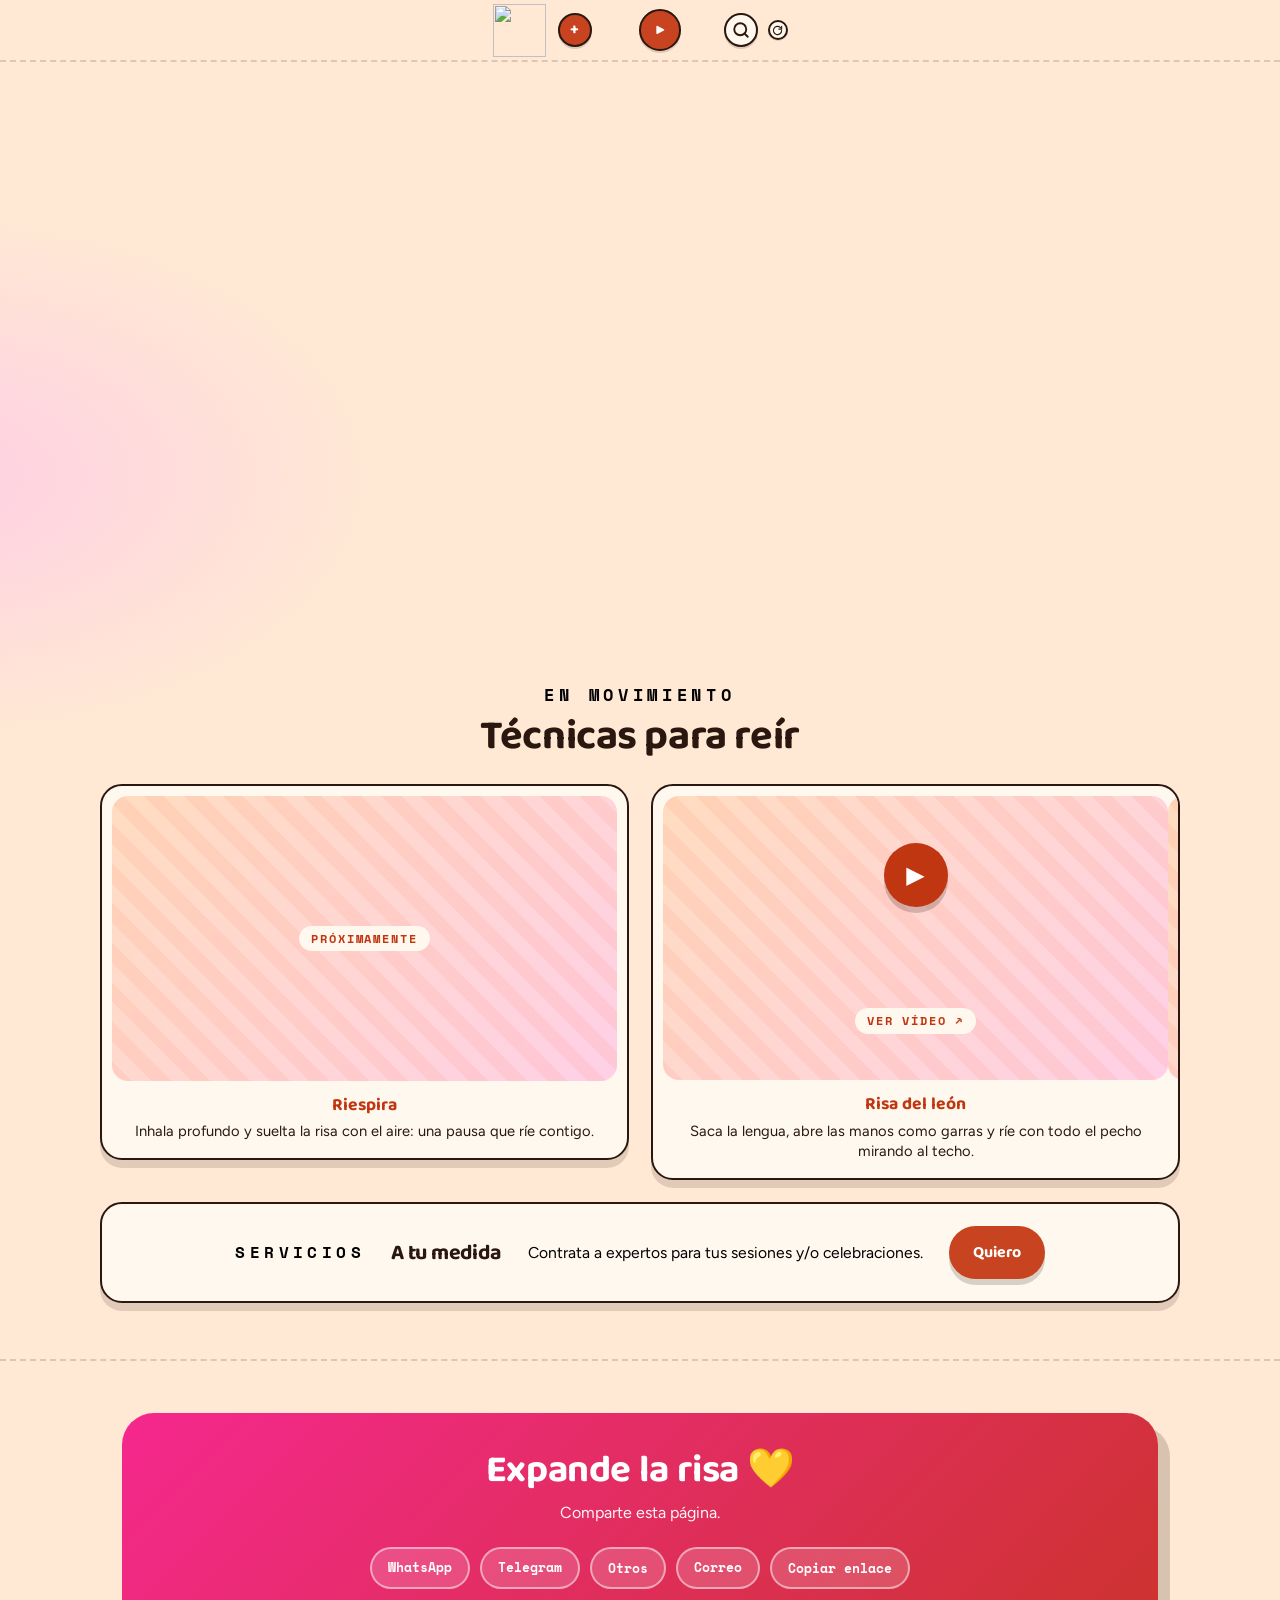
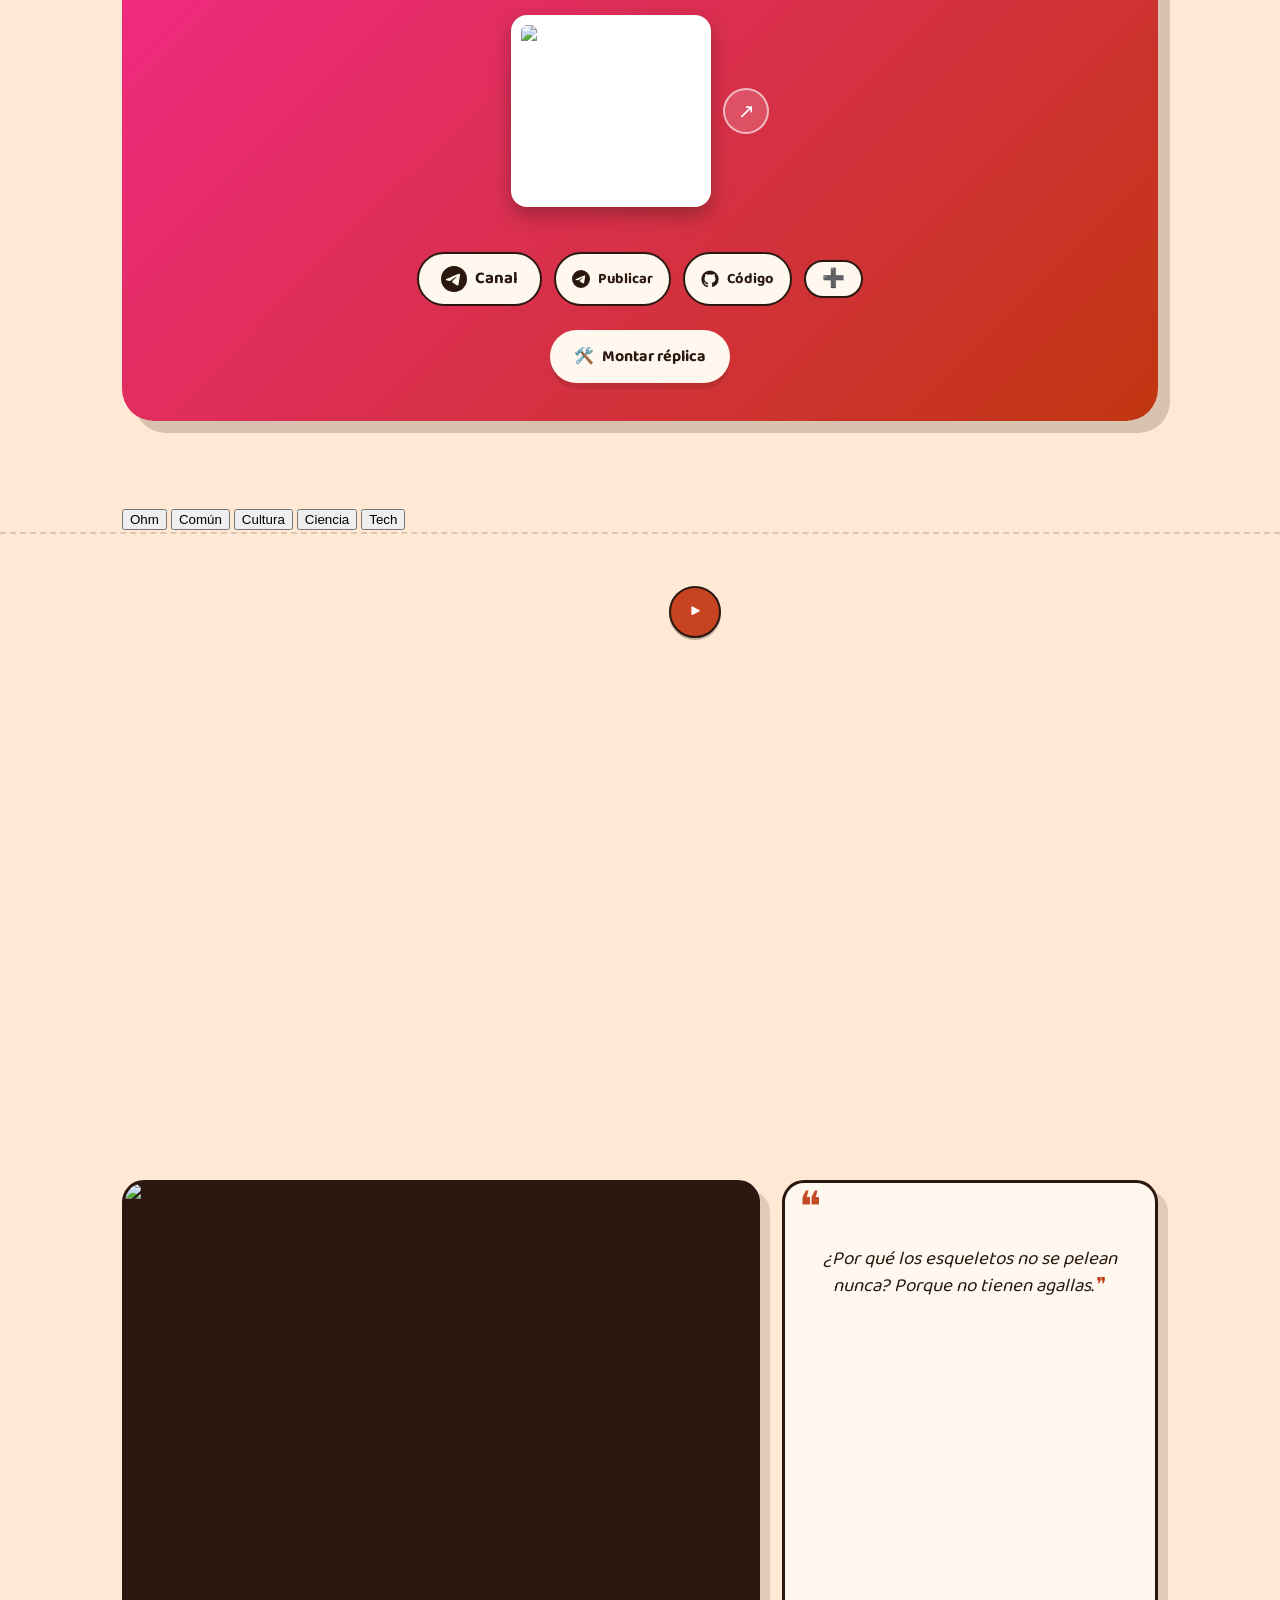
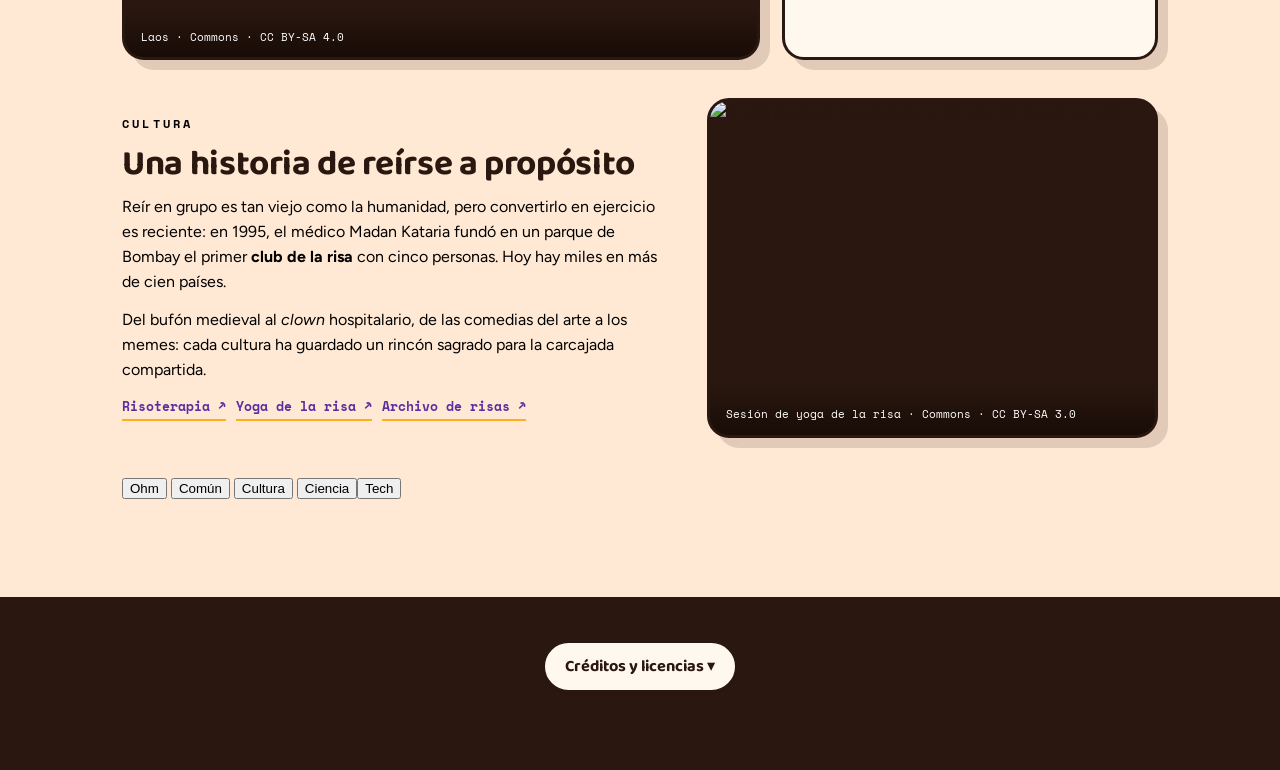
==== index.html @ c1812caf "publish risa from flove/projects/liberada/risa" ====
<!DOCTYPE html>
<html lang="es">
<head>
<meta charset="utf-8">
  <meta name="viewport" content="width=device-width, initial-scale=1">
  <title>Risa liberada · Respira, escucha, disfruta</title>
  <meta name="description" content="Playlists de risas, cultura y comunidad.">
  <meta property="og:title" content="Risa liberada · Respira, escucha, disfruta">
  <meta property="og:description" content="Playlists de risas, cultura y comunidad.">
  <meta property="og:type" content="website">
  <meta property="og:url" content="https://risa.liberada.net">
  <meta property="og:image" content="https://pub-e3cbc6c5f1c945358670af27745479f1.r2.dev/risa/media/logos/15-guino.png">
  <meta property="og:image:width" content="512">
  <meta property="og:image:height" content="512">
  <meta name="twitter:card" content="summary">
  <link rel="alternate" type="application/rss+xml" title="Risa liberada — RSS" href="https://risa.liberada.net/risa.xml">
  <link rel="alternate" type="application/atom+xml" title="Risa liberada — Atom" href="https://risa.liberada.net/atom.xml">
  <link rel="icon" type="image/svg+xml" href="https://pub-e3cbc6c5f1c945358670af27745479f1.r2.dev/risa/media/logos/15-guino.svg">
<link rel="preconnect" href="https://fonts.googleapis.com">
<link rel="preconnect" href="https://fonts.gstatic.com" crossorigin>
<link href="https://fonts.googleapis.com/css2?family=Baloo+2:wght@500;600;700;800&family=Figtree:ital,wght@0,400;0,500;0,600;1,400&family=Space+Mono:wght@400;700&display=swap" rel="stylesheet">
<link rel="stylesheet" href="https://flove.org/central/shared/code/css/flove.css">
<link rel="stylesheet" href="https://flove.org/central/shared/code/css/flove-tabs.css">
<style>
/* ============ TOKENS ============ */
:root{
  --ink:#2a1810;
  --ink-soft:#000;
  --base:#ffe8d4;
  --base-2:#ffdcc0;
  --cream:#fff8ee;
  --persimmon:#c03610;   /* oscurecido por contraste WCAG AA (texto y blanco sobre él) */
  --marigold:#ffb020;
  --magenta:#f5288e;   /* el riesgo: el chispazo inesperado de la risa */
  --grape:#5b2fa0;
  --azure:#1d6fe0;
  --mint:#12b28a;
  --red-btn:#c84320;   /* rojo de botones: 30% menos intenso que --persimmon */
  --mag-btn:#ab1c63;   /* magenta de botones: 30% menos intenso */
  --checked:#c84320;   /* color unificado de los estados marcados (topbar + 1ª sección) */
  --red-btn-hover:#a83a1e;   /* rojo al pasar el ratón */
  --red-btn-active:#8f3219;   /* rojo al pulsar */
  --shadow:rgba(58,26,10,.16);
  --r:22px;
  --maxw:1080px;
  --disp:'Baloo 2', system-ui, sans-serif;
  --body:'Figtree', system-ui, sans-serif;
  --mono:'Space Mono', ui-monospace, monospace;
}
/* El toggler de tema compartido (flove-theme.js) añade class="dark"; :root.dark de
   flove.css ganaría por especificidad y volvería el texto gris claro sobre el crema.
   Esta página es clara siempre: fijamos la tinta y la sombra para cualquier tema. */
:root.dark{
  --ink:#000;
  --ink-soft:#000;
  --shadow:rgba(58,26,10,.16);
}
*{box-sizing:border-box}
html{scroll-behavior:smooth}
body{
  margin:0; font-family:var(--body); color:var(--ink);
  background:var(--base);
  background-image:
    radial-gradient(1100px 600px at 82% -8%, #ffd0a6 0%, transparent 55%),
    radial-gradient(900px 520px at -6% 12%, #ffcfe4 0%, transparent 50%);
  line-height:1.55; overflow-x:hidden;
}
h1,h2,h3{font-family:var(--disp); line-height:1.02; margin:0; letter-spacing:-.01em}
a{color:inherit}
img{max-width:100%; display:block}
.wrap{max-width:var(--maxw); margin:0 auto; padding:0 22px}
.eyebrow{font-family:var(--mono); font-size:.72rem; letter-spacing:.28em; text-transform:uppercase; color:var(--persimmon); font-weight:700}
:focus-visible{outline:3px solid var(--grape); outline-offset:3px; border-radius:8px}

/* ============ TOPBAR ============ */
/* fija (no sticky): body tiene overflow-x:hidden y eso rompe sticky */
.topbar{position:fixed; top:0; left:0; right:0; z-index:40; backdrop-filter:blur(9px);
  background:rgba(255,232,212,.72);}
body{padding-top:60px}
html{scroll-padding-top:72px}
.topbar .wrap{display:flex; align-items:center; justify-content:center; gap:12px; height:60px}
.brand{font-family:var(--disp); font-weight:800; font-size:1.25rem; display:flex; align-items:center; gap:.45em; text-decoration:none; white-space:nowrap}
.brand-logo{width:53px; height:53px; flex:0 0 auto}
.brand-group{display:flex; align-items:center; gap:10px; min-width:0}
#open-upload{width:34px; height:34px; min-width:34px; min-height:34px; max-width:34px; max-height:34px; padding:0; padding-top:0; padding-bottom:0; display:grid; place-items:center; flex:0 0 auto; align-self:center; border-radius:50%; font-size:1rem; line-height:1; border:2px solid var(--ink); box-shadow:0 2px 0 rgba(42,24,16,.15)}   /* + un 20% menor, círculo perfecto */
.btn-icon{width:34px; height:34px; border-radius:50%; border:2px solid var(--ink); background:var(--cream);
  color:var(--ink); display:grid; place-items:center; cursor:pointer; padding:0;
  box-shadow:0 2px 0 rgba(42,24,16,.15); transition:transform .12s, background .12s}
.btn-icon:hover{background:var(--marigold); transform:translateY(-1px)}
.btn-icon.open{background:var(--checked); color:#fff}
/* recarga de risas: mismo diseño, la mitad de tamaño */
.btn-icon.btn-reload{width:20px; height:20px; box-shadow:0 1px 0 rgba(42,24,16,.15)}
.btn-icon.btn-reload svg{width:11px; height:11px}
.btn-reload.spin svg{animation:reloadspin .7s linear infinite}
@keyframes reloadspin{to{transform:rotate(360deg)}}
@media(prefers-reduced-motion:reduce){.btn-reload.spin svg{animation:none}}
.search-panel{display:flex; align-items:center; gap:12px; padding:10px 0; margin-bottom:10px; width:100%}
.search-panel[hidden]{display:none}
.search-panel .tag-search{flex:1; max-width:340px}
.search-panel .media-toggle{flex:none}
.search-dropdown{position:fixed; top:66px; left:50%; right:auto; transform:translateX(-50%); z-index:50;
  background:var(--cream); border:2px solid var(--ink); border-radius:12px; padding:10px 14px;
  box-shadow:6px 6px 0 var(--shadow); display:none; width:min(92vw,380px)}
.search-dropdown.open{display:flex; flex-direction:column; gap:10px}
.search-dropdown .tag-search{display:flex; gap:6px; width:100%}
.search-dropdown .tag-search input{flex:1; min-width:0}
.search-dropdown .search-suggest-row{display:flex; align-items:center; gap:12px}
.search-dropdown .search-suggest{flex:1; min-width:0; font-family:var(--mono); font-size:.72rem; line-height:1.35; white-space:nowrap; overflow:hidden; text-overflow:ellipsis}
.search-suggest .ss-why{color:var(--ink-soft)}
.search-suggest .ss-tag{color:var(--persimmon); font-weight:700}
.search-dropdown .media-toggle{display:flex; gap:6px; justify-content:flex-end; flex:none; margin-left:auto}
.search-dropdown .btn-search{align-self:flex-end}
.topbar .topbar-transport{display:flex; align-items:center; gap:6px; margin-left:4px}
.topbar .topbar-transport .tr-btn{width:27px; height:27px; font-size:.75rem; border:2px solid var(--ink);
  background:var(--cream); color:var(--ink); border-radius:50%; display:grid; place-items:center; cursor:pointer;
  box-shadow:0 2px 0 rgba(42,24,16,.15); padding:0; line-height:1}
.topbar .topbar-transport .tr-btn:hover{background:var(--marigold); transform:translateY(-1px)}
.topbar .topbar-transport .tr-play{background:var(--red-btn); color:#fff; width:42px; height:42px; font-size:1rem}
.topbar .topbar-transport .tr-play.playing{color:#000}
@media(max-width:720px){.topbar .topbar-transport{order:5; width:100%; justify-content:center; padding:6px 0 2px}}
.topbar .btn{padding:9px 16px; font-size:.92rem; box-shadow:0 4px 0 rgba(42,24,16,.18)}
.topbar .btn .btn-anim{width:1.5em; height:1.5em; margin:-.35em -.45em -.35em 0}
@media(max-width:720px){
  .topbar .wrap{height:auto; min-height:56px; padding:8px 14px; flex-wrap:wrap; gap:8px}
  .brand{font-size:1.05rem}
  .brand-logo{width:43px; height:43px}
  .brand-group{gap:6px}
  .topbar .btn{padding:7px 12px; font-size:.8rem}
}

/* ============ HERO ============ */
.hero{padding:56px 0 40px; text-align:center; position:relative}
.hero-logo{width:clamp(120px,26vw,184px); height:auto; margin:0 auto 8px; display:block}
.hero h1{font-size:clamp(1.6rem,4.6vw,2.9rem); margin:6px auto 10px; max-width:14ch; color:#000}
.hero p.lead{max-width:52ch; margin:0 auto 26px; font-size:1.12rem; color:#000}
.hero-cta{display:flex; gap:12px; justify-content:center; flex-wrap:wrap}

/* ============ BOTONES ============ */
.btn{font-family:var(--disp); font-weight:700; font-size:1rem; border:none; cursor:pointer;
  padding:14px 24px; border-radius:999px; text-decoration:none; display:inline-flex; align-items:center; gap:.5em;
  transition:transform .12s ease, box-shadow .12s ease; box-shadow:0 6px 0 rgba(42,24,16,.18)}
.btn:active{transform:translateY(4px); box-shadow:0 2px 0 rgba(42,24,16,.18)}
.btn-primary{background:var(--red-btn); color:#fff}
.btn-primary:hover,
.tr-btn.tr-play:hover,
.topbar .topbar-transport .tr-play:hover,
.tracklist .tag.dl:hover,
.tracklist li.tgl .clip-card .tag.dl:hover,
.mt-btn.mt-audio:hover,
.tag-search button:hover,
.reply-btn:hover{
  background:var(--red-btn-hover); color:#fff; transform:translateY(-2px)
}
.btn-primary:active,
.tr-btn.tr-play:active,
.topbar .topbar-transport .tr-play:active,
.tracklist .tag.dl:active,
.mt-btn.mt-audio:active,
.tag-search button:active,
.reply-btn:active{
  background:var(--red-btn-active); color:#fff; transform:translateY(2px) scale(.97)
}
.btn-ghost{background:var(--cream); color:var(--ink); box-shadow:0 6px 0 rgba(42,24,16,.12)}
.btn-mag{background:var(--mag-btn); color:#fff}
.btn-grape{background:var(--grape); color:#fff}
.btn .btn-anim{width:1.7em; height:1.7em; margin:-.4em -.5em -.4em 0; pointer-events:none}
/* botón Porque: posiciona las burbujas que salen de él (en la barra y en Ciencia) */
.benefits-btn{position:relative}

/* ============ SECCIÓN GENÉRICA ============ */
.section{padding:56px 0}
.section-head{max-width:60ch; margin-bottom:30px}
.section-head h2{font-size:clamp(1.7rem,4.5vw,2.6rem); margin:8px 0 10px}
.section-head h2 a{color:inherit; text-decoration:none; border-bottom:4px solid var(--marigold)}
.section-head h2 a:hover{color:var(--persimmon)}
.section-head p{color:var(--ink-soft); font-size:1.05rem; margin:0}
.head-center{text-align:center; margin:0 auto 26px}

/* ============ EJERCICIO ============ */
.exercise{background:var(--cream); border:3px solid var(--ink); border-radius:36px;
  padding:38px clamp(20px,4vw,48px); box-shadow:14px 14px 0 rgba(42,24,16,.14)}
.steps{list-style:none; margin:26px 0 0; padding:0; display:grid; gap:14px}
.step{display:grid; grid-template-columns:auto 1fr; gap:18px; align-items:start;
  padding:16px; border-radius:18px; background:var(--base); transition:transform .15s}
.step:hover{transform:translateX(6px)}
.step .n{font-family:var(--disp); font-weight:800; font-size:1.5rem; width:52px; height:52px;
  display:grid; place-items:center; border-radius:50%; color:#fff; flex:0 0 auto}
.step:nth-child(1) .n{background:var(--persimmon)}
.step:nth-child(2) .n{background:var(--marigold)}
.step:nth-child(3) .n{background:var(--magenta)}
.step:nth-child(4) .n{background:var(--grape)}
.step:nth-child(5) .n{background:var(--mint)}
.step h3{font-size:1.18rem; margin-bottom:2px}
.step p{margin:0; color:var(--ink-soft); font-size:.98rem}
.step .cue{font-family:var(--mono); font-size:.8rem; color:var(--persimmon); font-weight:700}

/* ============ PLAYLISTS ============ */
/* player */
.player{background:var(--base); border:none;
  border-radius:26px; padding:22px; display:grid; gap:14px}
.risometro{display:flex; align-items:flex-end; gap:4px; height:44px}
.risometro span{width:6px; background:var(--marigold); border-radius:3px; height:22%;
  transition:background .2s}
.player.playing .risometro span{animation:bars .7s ease-in-out infinite}
.risometro span:nth-child(2){animation-delay:.1s; background:var(--persimmon)}
.risometro span:nth-child(3){animation-delay:.22s; background:var(--magenta)}
.risometro span:nth-child(4){animation-delay:.15s}
.risometro span:nth-child(5){animation-delay:.28s; background:var(--persimmon)}
.risometro span:nth-child(6){animation-delay:.05s; background:var(--mint)}
.risometro span:nth-child(7){animation-delay:.19s}
@keyframes bars{0%,100%{height:22%}50%{height:100%}}
.tracklist{list-style:none; margin:0; padding:0; display:grid; gap:6px; min-width:0; max-width:100%}
.tracklist li{display:flex; align-items:center; gap:10px; padding:5px 12px; border-radius:14px; min-width:0; max-width:100%;
  background:var(--cream); border:2px solid rgba(42,24,16,.08); font-size:.9rem}
@keyframes clipGlow{0%,100%{background:rgba(255,176,32,.18); box-shadow:inset 0 0 0 2px rgba(255,176,32,.25)}
  50%{background:rgba(255,176,32,.4); box-shadow:inset 0 0 0 2px var(--marigold)}}
.tracklist li.active{background:rgba(255,176,32,.28); border-color:var(--marigold);
  animation:clipGlow 2.6s ease-in-out infinite}
.tracklist li.tgl.active .clip-card{background:rgba(255,176,32,.28);border-color:var(--marigold);
  animation:clipGlow 2.6s ease-in-out infinite}
@media (prefers-reduced-motion: reduce){ .tracklist li.active,.tracklist li.tgl.active .clip-card{animation:none} }
.tracklist .tag.dl,.tracklist .fav-star,.tracklist .reply-btn,.tracklist .react-chip,.tracklist .clip-video-btn{align-self:center}
.tracklist .by{font-family:var(--mono); font-size:.68rem; color:var(--ink-soft); white-space:nowrap; overflow:hidden; text-overflow:ellipsis; max-width:45%}
.tracklist .tag{font-family:var(--mono); font-size:.66rem; padding:2px 8px; border-radius:999px; white-space:nowrap}
.tag.dl{width:31px; height:31px; padding:1px 0 0 2px; border-radius:50%; background:var(--red-btn); color:#fff;
  display:grid; place-items:center; font-size:.85rem; flex:0 0 auto; box-shadow:0 2px 0 rgba(42,24,16,.25)}
.tracklist li.tgl .clip-card .tag.dl{transform:translateY(-7px); width:34px; height:34px}   /* play del padre: 5-10px arriba, 10% mayor, centrado con el fondo */
.tracklist li.active .tag.dl{background:var(--red-btn-hover)}
.tag.link{background:transparent; border:1.5px solid var(--grape); color:var(--grape)}
.tracklist .ti{flex:1; display:flex; flex-wrap:wrap; align-items:baseline; column-gap:7px; row-gap:1px; min-width:0}
.tracklist .tt{font-weight:600; white-space:nowrap}
.tracklist .ttags{font-family:var(--mono); font-size:.68rem; color:var(--persimmon); font-weight:700; white-space:nowrap}

/* paginación de la playlist (10 por página + chip «100») */
.paginator{display:flex; flex-direction:column; align-items:center; gap:8px; padding:10px 0 0}
.paginator[hidden]{display:none}
.pg-btns{display:flex; align-items:center; gap:12px}
.pg-btn{width:38px; height:38px; border-radius:50%; border:2.5px solid var(--ink); background:var(--cream);
  color:var(--ink); font-family:var(--disp); font-size:1.15rem; line-height:1; cursor:pointer;
  display:grid; place-items:center; box-shadow:0 3px 0 rgba(42,24,16,.25)}
.pg-btn:hover{background:var(--marigold)}
.pg-btn[hidden]{display:none}
.pg-label{font-family:var(--mono); font-size:.7rem; font-weight:700; color:var(--persimmon)}
.chip.pg-10[aria-pressed="true"],.chip.pg-100[aria-pressed="true"]{background:var(--checked); color:#fff}
.pg-label[hidden]{display:none}
.pg-repo{font-family:var(--mono); font-size:.7rem; font-weight:700; color:var(--grape);
  text-decoration:none; border-bottom:2px solid var(--marigold); padding-bottom:2px}
.pg-repo[hidden]{display:none}
.pg-repo:hover{color:var(--persimmon)}
.paginator .chip{padding:8px 14px; font-size:.9rem}
a.clip-author{font-weight:700; color:var(--grape); text-decoration:none}
a.clip-author:hover{text-decoration:underline}
a.clip-author.clip-flove{color:var(--persimmon)}
a.clip-author.clip-flove::after{content:'↗'; font-size:.62em; vertical-align:super; margin-left:2px}
a.clip-tg-link{font-family:var(--mono); font-size:.68rem; font-weight:700; color:var(--grape); text-decoration:none;
  white-space:nowrap; border-bottom:1.5px dashed var(--grape)}
a.clip-tg-link:hover{color:var(--persimmon); border-bottom-color:var(--persimmon)}
.userpage-wrap{max-width:560px; margin:0 auto; text-align:left}
.up-back{font-family:var(--disp); font-weight:700; color:var(--grape); text-decoration:none; font-size:.9rem}
.up-back:hover{text-decoration:underline}
.up-head{display:flex; align-items:center; gap:16px; margin:18px 0 10px}
.up-avatar{width:56px; height:56px; flex:none; display:grid; place-items:center; border-radius:50%;
  background:var(--marigold); border:3px solid var(--ink); font-family:var(--disp); font-weight:800; font-size:1.4rem}
.up-head h3{margin:0; font-size:1.5rem}
.up-sub{margin:2px 0 0; font-family:var(--mono); font-size:.78rem; color:var(--ink-soft)}
.up-actions{display:flex; gap:8px; margin-left:auto}
.up-action-btn{font-family:var(--mono); font-size:.75rem; font-weight:700; padding:6px 14px;
  border-radius:999px; text-decoration:none; cursor:pointer; transition:all .15s}
.up-tg-btn{color:var(--azure); border:1.5px solid var(--azure); background:transparent}
.up-tg-btn:hover{background:var(--azure); color:#fff}
.up-upgrade-btn{color:#fff; border:1.5px solid var(--ink); background:var(--ink)}
.up-upgrade-btn:hover{opacity:.85}
.up-clips{list-style:none; margin:8px 0 0; padding:0; display:flex; flex-direction:column; gap:8px}
.up-clips li{padding:10px 14px; border:2.5px solid var(--ink); border-radius:14px; background:var(--cream)}
.up-clips .up-t{font-weight:700}
.up-clips .up-w{font-family:var(--mono); font-size:.68rem; color:var(--ink-soft); margin-left:8px}
.up-clips .up-play{font-family:var(--disp); font-weight:700; font-size:1rem; background:none; border:none;
  padding:0; color:var(--ink); cursor:pointer; text-align:left}
.up-clips .up-play:hover{color:var(--azure); text-decoration:underline}
.clip-tag{font-family:var(--mono); font-size:.68rem; font-weight:700; color:var(--persimmon); cursor:pointer;
  border:1.5px solid var(--persimmon); border-radius:999px; background:transparent; padding:1px 8px; line-height:1.4}
.clip-tag:hover{background:var(--marigold)}
.clip-tag[aria-pressed="true"]{background:var(--marigold); border-color:var(--ink); color:var(--ink)}
.clip-title{font-family:inherit; font-size:inherit; font-weight:600; color:inherit; cursor:pointer;
  background:none; border:none; padding:0; text-align:left; white-space:nowrap}
.clip-title:hover{color:var(--persimmon)}
.clip-title[aria-pressed="true"]{color:var(--persimmon); text-decoration:underline wavy var(--marigold) 2px}

/* favoritas: estrella con borde negro, sin círculo de fondo ni borde, amarilla al marcar y con salto al pulsar */
.fav-star{flex:0 0 auto; width:26px; height:26px; border:none; border-radius:0; background:none;
  color:#000; font-size:1.25rem; line-height:1; cursor:pointer; padding:0;
  display:grid; place-items:center; transition:transform .12s}
.fav-star:hover{transform:scale(1.2)}
.fav-star.on,.fav-star[aria-pressed="true"]{color:var(--marigold)}
.fav-star.jump,.fav-star:active{animation:star-jump .45s cubic-bezier(.3,1.7,.4,1)}
@keyframes star-jump{
  0%{transform:scale(1)}
  35%{transform:scale(1.5) translateY(-5px) rotate(-14deg)}
  70%{transform:scale(.85) translateY(2px) rotate(8deg)}
  100%{transform:scale(1)}
}
/* descarga: flecha normal y botón gris */
.dl-btn{flex:0 0 auto; width:21px; height:21px; border-radius:50%; background:#9a9a9a; color:#fff;
  border:2px solid var(--ink); text-decoration:none; display:grid; place-items:center;
  font-size:.8rem; line-height:1; box-shadow:0 1px 0 rgba(42,24,16,.2); transition:transform .12s, background .12s}
.dl-btn:hover{transform:translateY(-2px); background:#7a7a7a}
.share-btn{flex:0 0 auto; width:21px; height:21px; border-radius:50%; background:none; color:var(--ink);
  border:2px solid var(--ink); display:grid; place-items:center; cursor:pointer;
  font-size:.75rem; line-height:1; box-shadow:0 1px 0 rgba(42,24,16,.2); transition:transform .12s, background .12s}
.share-btn:hover{transform:translateY(-2px); background:rgba(0,0,0,.08)}
.reply-btn{flex:0 0 auto; width:27px; height:27px; border-radius:50%; background:#fff; color:var(--ink);
  border:2px solid var(--ink); display:grid; place-items:center; cursor:pointer;
  font-size:.85rem; line-height:1; font-weight:700; box-shadow:0 1px 0 rgba(42,24,16,.2); transition:transform .12s, background .12s}
.reply-btn:hover{transform:translateY(-2px) scale(1.05)}
.reply-btn.on{background:var(--checked); color:#fff}
.react-chip{flex:0 0 auto; display:inline-flex; align-items:center; gap:3px; border:0;
  background:var(--cream); border-radius:999px; padding:1px 8px 2px; cursor:pointer; font-family:var(--body);
  font-size:.7rem; line-height:1; transform:translateY(5px); position:relative; transition:background .12s}
.react-chip:hover{background:none}
.react-emoji{font-size:.96rem; line-height:1; display:inline-block; transition:transform .15s ease}
.react-chip:hover .react-emoji{transform:scale(1.2); animation:emoji-bob .35s ease-in-out infinite alternate}   /* el emoji por defecto también se mueve y crece */
.react-count{font-weight:800; color:var(--ink-soft)}
.react-pop{position:fixed; z-index:400; background:var(--cream); border:2px solid var(--ink); border-radius:14px;
  padding:6px; box-shadow:4px 4px 0 rgba(42,24,16,.18); min-width:220px; max-width:340px; display:grid; gap:2px}
.react-pop-row{display:flex; align-items:center; gap:8px; width:100%; text-align:left; padding:7px 10px; border:0; outline:none;
  background:none; cursor:pointer; border-radius:9px; font-family:var(--body); font-size:.84rem; color:var(--ink)}
.react-pop-row:hover{background:none}
.react-pop-row[aria-pressed="true"]{background:none}
.react-pop-emoji{font-size:1.32rem; line-height:1; display:inline-block; transition:transform .15s ease}
.react-pop-row:hover .react-pop-emoji{transform:scale(1.2); animation:emoji-bob .35s ease-in-out infinite alternate}   /* se mueve y crece 20% */
.react-pop-row[aria-pressed="true"] .react-pop-emoji{transform:scale(1.4)}   /* al elegirlo crece hasta 40% (máx, −20%) */
@keyframes emoji-bob{from{transform:scale(1.12) translateY(0)}to{transform:scale(1.2) translateY(-3px)}}
.react-pop-count{font-weight:800; min-width:1.3em}
.react-pop-users{color:var(--ink-soft); font-size:.78rem; white-space:nowrap; overflow:hidden; text-overflow:ellipsis}
.react-pop-sep{text-align:center; color:var(--ink-soft); opacity:.4; font-size:.7rem; line-height:1; padding:2px 0}
a.react-user{color:var(--grape); text-decoration:none; font-weight:600}
a.react-user:hover{text-decoration:underline}
.react-more{flex:0 0 auto; border:1.5px solid rgba(42,24,16,.2); background:#fff; color:var(--ink); border-radius:999px; padding:1px 9px; font-size:.72rem; font-weight:800; cursor:pointer; margin-left:4px}
.react-more:hover{background:var(--marigold); color:var(--ink)}
.reaction-list{list-style:none; margin:0; padding:0; display:grid; gap:10px; max-width:var(--maxw)}
.reaction-item{display:flex; align-items:center; gap:10px; flex-wrap:wrap; background:var(--cream); border:2px solid rgba(42,24,16,.08); border-radius:14px; padding:10px 14px}
.reaction-title{font-family:var(--disp); font-weight:700; font-size:.95rem; min-width:0}
.react-chip-static{display:inline-flex; align-items:center; gap:6px; border:1.5px solid rgba(42,24,16,.18); background:#fff; border-radius:999px; padding:3px 10px; font-size:.78rem; white-space:nowrap}
.rr-users{color:var(--ink-soft); font-size:.72rem}
.quick-menu{position:fixed;z-index:60;background:var(--cream);border:2px solid var(--ink);border-radius:12px;
  padding:6px;box-shadow:4px 4px 0 rgba(42,24,16,.18);display:grid;gap:4px;min-width:150px}
.quick-opt{padding:8px 12px;border:none;background:none;cursor:pointer;text-align:left;font-size:.85rem;
  font-weight:700;color:var(--ink);border-radius:8px;display:flex;align-items:center;gap:6px}
.quick-opt:hover{background:#fff}
.quick-emojis{display:flex;gap:2px;flex-wrap:wrap;border-top:1px solid #eee;padding-top:6px}
.quick-emoji{flex:1 1 auto;min-width:30px;padding:6px 4px;border:none;background:none;cursor:pointer;
  font-size:1.15rem;border-radius:8px;transition:transform .1s}
.quick-emoji:hover{background:#fff;transform:scale(1.15)}
.quick-toast{position:fixed;bottom:18px;left:50%;transform:translateX(-50%);background:var(--ink);color:#fff;
  padding:8px 16px;border-radius:999px;font-size:.85rem;font-weight:700;z-index:70;box-shadow:0 4px 12px rgba(0,0,0,.25)}
.quick-actions{display:flex;gap:8px;justify-content:center;align-items:center;border-top:1px solid #eee;padding-top:6px}
.quick-act{width:26px;height:26px;border-radius:50%;border:2px solid var(--ink);background:none;color:var(--ink);
  display:grid;place-items:center;cursor:pointer;font-size:.9rem;line-height:1;text-decoration:none;transition:transform .1s}
.quick-act:hover{transform:translateY(-1px)}
.quick-act.on{color:var(--marigold)}
.thread-arrow-btn{background:none;border:none;cursor:pointer;padding:2px 2px;flex:0 0 auto;
  display:inline-flex;align-items:center;gap:4px}
.thread-arrow-btn .thread-arrow{font-size:1.4rem;line-height:1;display:inline-grid;place-items:center;color:var(--grape);
  font-weight:900;-webkit-text-stroke:0.6px currentColor}
.thread-arrow-btn:hover .thread-arrow{color:var(--magenta)}
.thread-count{font-size:.8rem;color:var(--ink-soft);font-weight:700;font-family:var(--mono);white-space:nowrap;
  display:inline-block;transform:translateY(5px)}
.thread-toggle-line{width:100%;line-height:1;margin-top:-7px;position:relative;z-index:0}
.thread-toggle-line.sub-arrow{transform:translateY(3px)}
.clip-tag{vertical-align:middle}
.dd-utils{display:flex;gap:6px;align-items:center;padding:8px 10px}
.clip-video-btn{flex:0 0 auto;font-family:var(--mono);font-size:.68rem;font-weight:700;padding:3px 10px;
  border:1.5px solid var(--persimmon);border-radius:999px;background:var(--persimmon);color:#fff;cursor:pointer;line-height:1.4}
.clip-video-btn.on{background:none;color:var(--persimmon)}
.clip-video-box{width:100%;max-width:100%;padding:6px 0 2px;overflow:hidden;flex:0 0 auto;position:relative;z-index:0}
.clip-video-box video{width:100%;max-width:100%;height:auto;display:block;border-radius:10px;background:#000}
@keyframes clipFlash{0%,55%{background:rgba(255,176,32,.42)}100%{background:transparent}}
.tracklist li.clip-flash{animation:clipFlash 3.4s ease forwards}
.tracklist li.tgl.clip-flash .clip-card{animation:clipFlash 3.4s ease forwards}
.clip-title[aria-expanded="true"]{color:var(--persimmon)}
.tracklist li.clip-reply-row{background:none;border:none;border-radius:0;padding:4px 12px;font-size:.81rem;
  position:relative;z-index:1}
.tracklist li.clip-reply-row.reply-first{margin-top:-22px}   /* el primer hijo queda pegado a la flecha (reducción completa) */
.tracklist li.clip-reply-row .tag.dl{width:24px;height:24px;font-size:.75rem}
.tracklist li.clip-reply-row .by{font-size:.6rem}
.tracklist li.tgl{background:none;border:none;border-radius:0;padding:0;gap:2px}
.tracklist li.tgl .clip-card{background:var(--cream);border:2px solid rgba(42,24,16,.08);border-radius:14px;
  padding:5px 12px;display:flex;align-items:center;gap:10px;width:100%}
.tracklist li.tgl.active .clip-card{background:rgba(255,176,32,.28);border-color:var(--marigold)}
.tracklist li.tgl.clip-reply-row{padding:0}
.tracklist li.tgl.clip-reply-row .clip-card{background:none;border:none;border-radius:0;padding:4px 12px;font-size:.81rem}
.tracklist li.tgl.clip-reply-row .clip-card .tag.dl{width:26px;height:26px;font-size:.75rem;transform:translateY(-7px)}
.tracklist li.tgl.clip-reply-row .clip-card .by{font-size:.6rem}
.chip.plus-chip{background:var(--magenta); color:#fff; font-size:1.1rem; padding:6px 16px}
.chip.plus-chip.done{opacity:.4; cursor:default}
.chip.minus-chip{background:var(--marigold); color:var(--ink); font-size:1.1rem; padding:6px 16px}
.chip.fav-chip{border:none; border-radius:0; background:none; box-shadow:none; padding:0;
  color:var(--marigold); font-size:1.8rem; line-height:1; width:39px; height:39px;
  display:grid; place-items:center}
.chip.fav-chip:hover{transform:scale(1.15)}
.chip.fav-chip[aria-pressed="true"]{color:var(--marigold); background:none; box-shadow:0 0 0 3px rgba(255,176,32,.35)}
/* chips de categorías de Risas del mundo: solo el emoji, 2× más grande, sin caja */
.chip.world-chip{font-size:2rem; padding:8px 14px; line-height:1; background:none; border:none; box-shadow:none}
.chip.world-chip[aria-pressed="true"]{background:none; transform:scale(1.2)}

/* ============ RISAS DE LA GENTE · chips de etiquetas + playlist ============ */
.gente-grid{display:grid; grid-template-columns:minmax(0,1fr) minmax(0,1.1fr); gap:30px; align-items:start}
@media(max-width:820px){.gente-grid{grid-template-columns:1fr}}
.tag-space{position:relative; width:100%; height:460px; border:none; background:transparent; overflow:hidden; padding:0}
.chip{position:relative; border:2.5px solid var(--ink); border-radius:999px; background:var(--cream);
  color:var(--ink); font-family:var(--disp); font-weight:700; line-height:1; cursor:pointer;
  padding:10px 16px; box-shadow:0 4px 0 rgba(42,24,16,.16); white-space:nowrap; user-select:none}
.chip:hover{transform:translateY(-2px)}
.chip[aria-pressed="true"]{background:var(--marigold)}
.chip.reciente{border-radius:0; background:transparent; color:var(--ink); box-shadow:none; border-style:dashed}
.chip.reciente[aria-pressed="true"]{background:var(--marigold); border-style:solid}
.title-tag{position:absolute; left:0; top:0; background:transparent; border:none; border-radius:0; box-shadow:none;
  font-family:var(--disp); font-weight:700; color:var(--persimmon); cursor:pointer; padding:4px 6px;
  font-size:1.05rem; line-height:1; text-decoration:none; white-space:nowrap; max-width:100%;
  overflow:hidden; text-overflow:ellipsis}
.title-tag:hover{transform:translateY(-2px)}
.title-tag[aria-pressed="true"]{color:var(--ink); border-bottom:3px solid var(--marigold)}
.tag-space.flowing .chip{position:absolute; left:0; top:0}
@media (prefers-reduced-motion: reduce){.tag-space.flowing .chip{animation:none}}
.tag-space .chips-hint{position:absolute; inset:0; margin:auto; display:grid; place-items:center; max-width:34ch; text-align:center; font-size:.95rem; opacity:.65; padding:0 1rem}
.tag-search{display:flex; gap:10px; align-items:center; width:100%; max-width:340px; min-width:0; margin:0; padding:0;
  border:none; background:transparent}
.tag-search input{flex:1; min-width:0; border:2.5px solid var(--ink); border-radius:999px; padding:9px 16px;
  font-family:var(--disp); font-weight:700; font-size:.95rem; color:var(--ink); background:var(--cream)}
.tag-search input::placeholder{opacity:.55}
.tag-search button{border:2.5px solid var(--ink); border-radius:999px; background:var(--red-btn); color:#fff;
  font-family:var(--disp); font-weight:700; font-size:.95rem; line-height:1; padding:11px 18px; cursor:pointer;
  box-shadow:0 3px 0 rgba(42,24,16,.3); transition:transform .12s; flex:none}
.tag-search button:hover{transform:translateY(-2px)}
.media-toggle{display:flex; gap:8px; flex:none; align-items:center}
.mt-btn{border:2.5px solid var(--ink); border-radius:999px; background:var(--cream); color:var(--ink);
  display:grid; place-items:center; line-height:0; cursor:pointer; padding:9px;
  font-family:var(--disp); font-weight:700; white-space:nowrap}
.mt-btn:hover{transform:translateY(-2px)}
.mt-btn.mt-audio{background:var(--red-btn); color:#fff}   /* base por defecto igual que play/publicar/go */
.mt-btn[aria-pressed="true"].mt-audio{background:var(--checked); color:#fff}
.mt-btn[aria-pressed="true"].mt-video{background:var(--checked); color:#fff}

/* transport (izquierda) + toggles audio/vídeo (derecha) · una fila en la columna derecha; el buscador vive en la columna izquierda, centrado arriba */
.tag-col{display:flex; flex-direction:column; gap:14px; min-width:0; align-items:center}
.tag-col .section-head{margin-bottom:0}
.player-col{display:flex; flex-direction:column; gap:14px; min-width:0; justify-content:center; align-items:center}
.player-col .player{width:100%; max-width:560px}
.title-head{display:flex; align-items:center; justify-content:space-between; gap:14px; width:100%; max-width:560px; text-align:left}
#gente .title-head{justify-content:flex-end}   /* toggles audio/vídeo a la derecha */
.title-head h3{max-width:calc(100% - 170px); margin:14px auto 10px; font-size:1.3rem}
 .transport{display:flex; gap:10px; flex:none}
 .tr-btn{width:28px; height:28px; border-radius:50%; border:2px solid var(--ink); background:var(--cream);
   color:var(--ink); font-family:var(--disp); font-size:1rem; line-height:1; cursor:pointer;
   display:grid; place-items:center; box-shadow:0 2px 0 rgba(42,24,16,.3); transition:transform .12s}
 .tr-btn:hover{transform:translateY(-2px); background:var(--marigold)}
.transport .tr-btn:not(.tr-play){visibility:hidden}   /* ‹ › solo al reproducir, mantienen su sitio */
.transport.playing .tr-btn:not(.tr-play){visibility:visible}
 .tr-btn.tr-play{background:var(--red-btn); color:#fff; font-size:1.05rem; width:52px; height:52px}
.tr-btn.tr-play.playing{color:#000}   /* pausa en negro, centrada */
@media(max-width:560px){.title-head{flex-wrap:wrap}}

/* ============ BURBUJAS DE BENEFICIOS ============ */
.bubble{position:fixed; z-index:49; max-width:230px; background:var(--cream); color:var(--ink);
  border:2.5px solid var(--ink); border-radius:20px 20px 20px 4px; padding:14px 16px; font-size:.92rem; font-weight:500;
  box-shadow:6px 6px 0 rgba(42,24,16,.18); pointer-events:auto; cursor:pointer; animation:bubble-fall 5s ease-out forwards}
.bubble b{font-family:var(--disp); color:var(--persimmon)}
@keyframes bubble-fall{
  0%{opacity:0; transform:translateY(-96px) scale(.96)}
  10%{opacity:1; transform:translateY(0) scale(1)}
  78%{opacity:1; transform:translateY(46px) scale(1)}
  100%{opacity:0; transform:translateY(96px) scale(.7)}
}

/* ============ CARDS / CONTENT SECTIONS ============ */
.content-section{padding:52px 0; border-top:2px dashed rgba(42,24,16,.16)}
.sr-only{position:absolute; width:1px; height:1px; padding:0; margin:-1px; overflow:hidden;
  clip:rect(0 0 0 0); white-space:nowrap; border:0}
/* DEMO · perfil liberada (pasado · presente · futuro) */
.demo-lead{max-width:52ch; margin:8px auto 0; color:var(--ink-soft); font-size:1.05rem}
.demo-grid{display:grid; grid-template-columns:repeat(3,1fr); gap:16px; margin-top:26px}
@media(max-width:760px){.demo-grid{grid-template-columns:1fr}}
.demo-card{border:2.5px solid var(--ink); border-radius:18px; padding:22px; background:var(--cream);
  box-shadow:6px 6px 0 rgba(42,24,16,.14); text-align:left}
.demo-card p{margin:0; color:var(--ink-soft); line-height:1.55; font-size:.95rem}
.demo-tag{display:inline-block; font-family:var(--mono); font-size:.7rem; letter-spacing:.08em;
  text-transform:uppercase; padding:2px 10px; border-radius:999px; background:var(--marigold);
  color:var(--ink); font-weight:700; margin-bottom:10px}
.demo-url{display:block; font-family:var(--mono); font-weight:700; color:var(--grape);
  margin-bottom:8px; word-break:break-all; text-decoration:none; border-bottom:2px solid transparent}
.demo-url:hover{color:var(--persimmon); border-bottom-color:var(--marigold)}
.demo-past{background:var(--base); opacity:.85}
.demo-past .demo-tag{background:#ddd; color:var(--ink)}
.demo-future{border-style:dashed}
.demo-future .demo-tag{background:var(--grape); color:#fff}
.demo-download{display:inline-flex; align-items:center; gap:6px; margin-top:12px; padding:8px 16px;
  border:2px solid var(--ink); border-radius:999px; background:var(--ink); color:#fff;
  font-size:.8rem; font-weight:700; text-decoration:none; transition:all .15s}
.demo-download:hover{transform:translateY(-1px); background:var(--grape); border-color:var(--grape)}
.cs-grid{display:grid; grid-template-columns:1.1fr .9fr; gap:34px; align-items:center}
.cs-grid.flip{grid-template-columns:.9fr 1.1fr}
.cs-grid.flip .cs-media, .cs-grid.flip > .slider{order:-1}
@media(max-width:760px){.cs-grid,.cs-grid.flip{grid-template-columns:1fr}.cs-grid.flip .cs-media,.cs-grid.flip > .slider{order:0}}
.cs-text h2{font-size:clamp(1.5rem,4vw,2.2rem); margin-bottom:12px}
.cs-text p{color:var(--ink-soft); margin:0 0 14px}
.cs-media img{border-radius:22px; border:3px solid var(--ink); box-shadow:10px 10px 0 rgba(42,24,16,.14); width:100%; height:100%; object-fit:cover; aspect-ratio:4/3}
.linkrow{display:flex; flex-wrap:wrap; gap:10px; margin-top:6px}
.linkrow a{font-family:var(--mono); font-size:.8rem; font-weight:700; text-decoration:none; color:var(--grape);
  border-bottom:2px solid var(--marigold); padding-bottom:2px}
.linkrow a:hover{color:var(--persimmon)}
.linkrow a.x2{font-size:1.6rem; line-height:1.2}
.standards-row{display:grid; grid-template-columns:repeat(auto-fit,minmax(190px,1fr)); gap:10px; margin-top:18px}
.std-card{display:block; padding:14px; border:2px solid var(--ink); border-radius:16px; background:var(--cream);
  color:var(--ink); text-decoration:none; box-shadow:3px 3px 0 rgba(42,24,16,.12); transition:transform .12s}
.std-card:hover{transform:translateY(-2px)}
.std-card h4{font-size:.95rem; margin-bottom:4px}
.std-card p{font-size:.82rem; color:var(--ink-soft); margin:0; line-height:1.45}
.std-card code{font-family:var(--mono); font-size:.8em}
.hack-row{margin-top:44px}

/* tres secciones de la página de comunidad, ahora como barras inferiores */
.figcap{font-family:var(--mono); font-size:.68rem; color:var(--ink-soft); margin-top:8px; text-align:right}

/* galería */
.gallery{display:grid; grid-template-columns:repeat(auto-fit,minmax(150px,1fr)); gap:14px; margin-top:8px}
.gallery figure{margin:0}
.gallery img{border-radius:18px; border:3px solid var(--ink); box-shadow:6px 6px 0 rgba(42,24,16,.14); aspect-ratio:1; object-fit:cover; width:100%}
.gallery figcaption{font-family:var(--mono); font-size:.66rem; color:var(--ink-soft); margin-top:6px; text-align:center}

/* ciencia stats */
.stat-row{display:grid; grid-template-columns:repeat(auto-fit,minmax(140px,1fr)); gap:16px; margin:22px 0}
.stat{background:var(--cream); border:3px solid var(--ink); border-radius:20px; padding:18px; text-align:center}
.stat .big{font-family:var(--disp); font-weight:800; font-size:2.1rem; color:var(--persimmon); line-height:1}
.stat small{color:var(--ink-soft); font-size:.82rem}

/* comunidad share */
.share-card{background:linear-gradient(135deg,var(--magenta),var(--persimmon)); color:#fff;
  border-radius:32px; padding:38px clamp(20px,4vw,44px); text-align:center; box-shadow:12px 12px 0 rgba(42,24,16,.18)}
.share-card h2{font-size:clamp(1.6rem,4vw,2.4rem); color:#fff; margin-bottom:10px}
.share-card p{max-width:46ch; margin:0 auto 22px; opacity:.95}
.share-alt{display:flex; gap:10px; justify-content:center; flex-wrap:wrap; margin-top:16px}
.share-alt a,.share-alt button{font-family:var(--mono); font-size:.8rem; font-weight:700; background:rgba(255,255,255,.16);
  color:#fff; border:2px solid rgba(255,255,255,.5); border-radius:999px; padding:9px 16px; cursor:pointer; text-decoration:none}
.share-alt a:hover,.share-alt button:hover{background:#fff; color:var(--persimmon)}
#copy-note{font-family:var(--mono); font-size:.78rem; margin-top:12px; min-height:1.2em; opacity:.95}
.qr-cell{display:flex; align-items:center; justify-content:center; gap:12px; margin-top:26px}
.qr-img{display:block; width:clamp(150px,24vw,200px); height:auto; background:#fff; border-radius:16px; padding:8px;
  border:2px solid rgba(255,255,255,.6); box-shadow:0 8px 18px rgba(42,24,16,.35)}
.qr-share{flex:0 0 auto; width:46px; height:46px; border-radius:50%; border:2px solid rgba(255,255,255,.6);
  background:rgba(255,255,255,.16); color:#fff; font-size:1.25rem; line-height:1; cursor:pointer;
  display:flex; align-items:center; justify-content:center; transition:background .12s, color .12s}
.qr-share:hover{background:#fff; color:var(--persimmon)}

/* ============ SLIDER (carrusel de fotos) ============ */
.slider{position:relative; border-radius:22px; overflow:hidden; border:3px solid var(--ink);
  box-shadow:10px 10px 0 rgba(42,24,16,.14); background:var(--ink)}
.slides{display:flex; transition:transform .5s cubic-bezier(.4,0,.2,1); will-change:transform}
.slide{min-width:100%; position:relative; margin:0}
.slide img{width:100%; height:100%; object-fit:cover; aspect-ratio:4/3; display:block}
.slide figcaption{position:absolute; left:0; right:0; bottom:0; padding:22px 16px 12px;
  font-family:var(--mono); font-size:.7rem; color:#fff;
  background:linear-gradient(transparent, rgba(20,10,4,.82)); text-align:left}
.s-btn{position:absolute; top:50%; transform:translateY(-50%); z-index:3; width:44px; height:44px;
  border-radius:50%; border:2.5px solid var(--ink); background:var(--cream); color:var(--ink);
  font-family:var(--disp); font-size:1.5rem; line-height:1; cursor:pointer; display:grid; place-items:center;
  box-shadow:0 3px 0 rgba(42,24,16,.3); transition:transform .12s}
.s-btn:hover{transform:translateY(-50%) scale(1.1); background:var(--marigold)}
.s-btn:active{transform:translateY(-50%) scale(.92)}
.s-prev{left:12px} .s-next{right:12px}
.s-dots{position:absolute; left:0; right:0; bottom:10px; z-index:3; display:flex; gap:7px; justify-content:center}
.s-dots button{width:9px; height:9px; padding:0; border-radius:50%; border:none; cursor:pointer;
  background:rgba(255,255,255,.5); transition:transform .15s, background .15s}
.s-dots button[aria-current="true"]{background:var(--marigold); transform:scale(1.5)}
.slide-count{position:absolute; top:12px; right:14px; z-index:3; font-family:var(--mono); font-size:.68rem;
  background:rgba(20,10,4,.7); color:#fff; padding:3px 10px; border-radius:999px}
@media(max-width:560px){.slide figcaption{font-size:.62rem}.s-btn{width:38px;height:38px;font-size:1.2rem}}

/* ============ VÍDEOS (fila de enlaces) ============ */
.videos{margin-top:18px}
.videos .vlabel{font-family:var(--mono); font-size:.72rem; letter-spacing:.14em; text-transform:uppercase;
  color:var(--persimmon); font-weight:700; margin-bottom:10px}
.vgrid{display:grid; grid-template-columns:repeat(auto-fit,minmax(200px,1fr)); gap:10px}
.vcard{display:flex; align-items:center; gap:12px; text-decoration:none; color:var(--ink);
  background:var(--cream); border:2.5px solid var(--ink); border-radius:16px; padding:11px 14px;
  box-shadow:0 4px 0 rgba(42,24,16,.16); transition:transform .12s, box-shadow .12s}
.vcard:hover{transform:translateY(-3px); box-shadow:0 7px 0 rgba(42,24,16,.16)}
.vcard .play{flex:0 0 auto; width:34px; height:34px; border-radius:50%; background:var(--persimmon);
  color:#fff; display:grid; place-items:center; font-size:.85rem}
.vcard b{font-family:var(--disp); font-size:.94rem; display:block; line-height:1.15}
.vcard small{font-family:var(--mono); font-size:.66rem; color:var(--ink-soft)}

/* ============ FOOTER / CRÉDITOS ============ */
footer{background:var(--ink); color:#f2c9ad; padding:44px 0 60px; margin-top:40px}
footer h3{color:#fff; font-size:1.2rem; margin-bottom:12px}
footer p, footer li{font-size:.84rem; line-height:1.7}
.credits-note{font-size:.82rem}
.credits{columns:2; column-gap:34px; list-style:none; padding:0; margin:0 0 18px; font-family:var(--mono); font-size:.72rem}
.credits a{color:var(--marigold)}
@media(max-width:560px){.credits{columns:1}}
/* pie desplegable: el título es un chip que abre/cierra el detalle */
.credits-toggle{display:block; margin:0 auto 18px; border:2.5px solid var(--ink); border-radius:999px;
  background:var(--cream); color:var(--ink); font-family:var(--disp); font-weight:700; font-size:1.02rem;
  padding:10px 20px; cursor:pointer; box-shadow:0 4px 0 rgba(42,24,16,.16); transition:transform .12s}
.credits-toggle:hover{transform:translateY(-2px); background:var(--marigold)}
.credits-toggle .arrow{display:inline-block; transition:transform .18s}
.credits-toggle[aria-expanded="true"] .arrow{transform:rotate(180deg)}
.credits-body[hidden]{display:none}
.foot-note{font-size:.78rem; opacity:.7; border-top:1px solid rgba(255,232,212,.2); padding-top:16px; margin-top:20px}

/* ============ FEED · RISAS DE LA GENTE ============ */
.feed{display:grid; gap:12px; align-content:start; max-height:420px; overflow-y:auto; padding:4px; margin:-4px}
.feed li{position:relative}
.thread-item{position:relative;display:flex;align-items:center;gap:10px;width:100%;transform:translateY(5px)}
.thread-parent-label{font-family:var(--mono); font-size:.68rem; color:var(--grape); font-weight:700; margin-bottom:2px; white-space:nowrap; overflow:hidden; text-overflow:ellipsis}
.feed-item{display:flex; align-items:center; gap:12px; text-align:left;
  background:var(--cream); border:2.5px solid var(--ink); border-radius:18px; padding:12px 14px;
  box-shadow:0 5px 0 rgba(42,24,16,.14); cursor:pointer; font-family:var(--body);
  transition:transform .12s, box-shadow .12s; animation:pop-in .4s cubic-bezier(.2,1.4,.4,1) backwards}
.feed-item:hover{transform:translateX(4px)}
.feed-item .fi-play{flex:0 0 auto; width:38px; height:38px; border-radius:50%; background:var(--persimmon);
  color:#fff; display:grid; place-items:center; font-size:.9rem}
.feed-item:nth-child(3n+2) .fi-play{background:var(--magenta)}
.feed-item:nth-child(3n) .fi-play{background:var(--grape)}
.feed-item .fi-main{flex:1; min-width:0; display:flex; flex-direction:column}
.feed-item .fi-name{font-family:var(--disp); font-weight:700; font-size:1rem; line-height:1.15}
.feed-item .fi-tags{display:block; font-family:var(--mono); font-size:.68rem; color:var(--ink-soft);
  white-space:nowrap; overflow:hidden; text-overflow:ellipsis; max-width:100%}
.feed-item .fi-when{font-family:var(--mono); font-size:.64rem; color:var(--persimmon); font-weight:700; flex:0 0 auto}
.feed-item.mine{border-color:var(--magenta)}
@keyframes pop-in{from{opacity:0; transform:translateY(-8px) scale(.96)}}

/* ============ MODALES ============ */
.modal-back{position:fixed; inset:0; z-index:60; background:rgba(42,24,16,.5); backdrop-filter:blur(4px);
  display:grid; place-items:center; padding:22px; animation:fade .2s ease}
.modal-back[hidden]{display:none}
.modal{position:relative; width:100%; max-width:440px; background:var(--cream); color:var(--ink);
  border:3px solid var(--ink); border-radius:28px; padding:30px clamp(20px,4vw,34px);
  box-shadow:14px 14px 0 rgba(42,24,16,.22); animation:pop-modal .28s cubic-bezier(.2,1.4,.4,1)}
.modal h2{font-size:1.6rem; margin-bottom:6px}
.modal .modal-sub{color:var(--ink-soft); font-size:.95rem; margin:0 0 20px}
.modal-x{position:absolute; top:14px; right:14px; width:38px; height:38px; border-radius:50%;
  border:2.5px solid var(--ink); background:var(--base); color:var(--ink); font-size:1.4rem; line-height:1;
  cursor:pointer; display:grid; place-items:center; box-shadow:0 3px 0 rgba(42,24,16,.2); transition:transform .12s}
.modal-x:hover{transform:rotate(90deg); background:var(--marigold)}
@keyframes fade{from{opacity:0}}
@keyframes pop-modal{from{opacity:0; transform:translateY(20px) scale(.94)}}

/* opciones de los modales Entrar / Mejorar */
.entrar-opts{display:grid; gap:10px; margin:0 0 14px}
.entrar-opts .btn{justify-content:center; width:100%; text-decoration:none; text-align:center}
.entrar-opts .btn-ghost{width:100%; border:2.5px solid var(--ink); background:var(--base)}
.entrar-note{margin:0}
.entrar-e-note{margin:4px 0 0;font-size:.82rem;color:var(--ink-soft)}
.mejorar-cta{font-size:.9rem;color:var(--ink-soft);margin:0 0 12px}
.mejorar-actions{margin:16px 0 4px}
.mejorar-activar{justify-content:center;width:100%;text-decoration:none}
.mejorar-list{margin:0 0 16px; padding-left:20px; line-height:1.55; color:var(--ink-soft)}
.mejorar-list b{color:var(--ink)}
.mejorar-list code{font-family:var(--mono); font-size:.85em; background:var(--base); padding:1px 6px; border-radius:8px}
/* miniapp #/entrar */
.entrar-wrap{max-width:560px}
.entrar-intro{color:var(--ink-soft); line-height:1.55; margin:14px 0}
.en-code-row{display:flex; gap:10px; flex-wrap:wrap; align-items:stretch}
#en-code{font-family:var(--mono); font-size:1.3rem; letter-spacing:.35em; text-align:center;
  border:2.5px solid var(--ink); border-radius:14px; background:#fff; color:var(--ink);
  padding:12px 10px; min-width:0; flex:1 1 180px}
#en-code:focus{outline:3px solid rgba(255,176,32,.4)}
#en-result{margin-top:16px; line-height:1.6; color:var(--ink-soft)}
#en-result b{color:var(--ink)}
#en-result .btn{display:inline-flex; margin-top:10px}
.en-activate{margin-top:16px; padding:16px; border:2.5px dashed var(--ink); border-radius:16px; background:var(--cream)}
.en-activate h4{margin:0 0 6px; color:var(--ink); font-size:1rem}
.en-activate p{margin:0 0 10px; color:var(--ink-soft)}
.en-activate .en-note{font-size:.82rem; margin-top:10px; border-left:3px solid var(--marigold); padding-left:10px}

/* formulario de subida */
.modal-note{color:var(--ink-soft); line-height:1.5; margin:0 0 4px}
.rx-controls{display:flex; gap:8px; margin:16px 0 12px}
.rx-controls .btn{flex:1; justify-content:center}
.rx-controls .btn[disabled]{opacity:.4; pointer-events:none}
.rx-preview{display:flex; flex-direction:column; gap:10px; margin:12px 0}
.rx-preview audio{width:100%; border-radius:12px}
.rx-preview .btn{justify-content:center; text-decoration:none}
/* barra acoplada del Encima: el guía sigue sonando fuera del modal
   (ciérralo, salta al bot… y el clip no se calla hasta que pares) */
.rx-dock{position:fixed; left:12px; right:12px; bottom:12px; z-index:55; display:flex; align-items:center; gap:10px;
  max-width:520px; margin:0 auto; padding:10px 12px; border:2.5px solid var(--ink); border-radius:16px;
  background:var(--cream); color:var(--ink); box-shadow:0 6px 18px var(--shadow)}
.rx-dock[hidden]{display:none}
.rx-dock-btn{flex:none; width:40px; height:40px; border-radius:50%; border:2px solid var(--ink); background:#fff;
  color:var(--ink); font-size:1.05rem; display:flex; align-items:center; justify-content:center; cursor:pointer}
.rx-dock-btn:hover{background:var(--marigold)}
.rx-dock-title{flex:1; min-width:0; font-family:var(--body); font-weight:700; font-size:.9rem;
  overflow:hidden; text-overflow:ellipsis; white-space:nowrap}
.tracklist .thread-item.clip-remix{background:linear-gradient(135deg, rgba(255,176,32,.12), rgba(255,120,60,.08)); border-left:3px solid var(--marigold); padding-left:8px !important; border-radius:0 8px 8px 0}
#upload-modal .btn-primary{justify-content:center; width:100%; text-decoration:none}
.feed-empty{color:var(--ink-soft); line-height:1.5; padding:8px 2px}
.field{display:grid; gap:6px}
.field span{font-family:var(--mono); font-size:.72rem; letter-spacing:.1em; text-transform:uppercase;
  color:var(--ink-soft); font-weight:700}
.field input{font-family:var(--body); font-size:1rem; padding:12px 14px; border:2.5px solid var(--ink);
  border-radius:14px; background:#fff; color:var(--ink)}
.field input:focus{outline:none; border-color:var(--persimmon); box-shadow:0 0 0 3px rgba(255,86,48,.2)}

/* lista de beneficios */
/* ============ SLIDER DE VÍDEOS (placeholders) ============ */
.vslider{background:var(--cream)}
.vslider .slide{display:flex; flex-direction:column}
.vslider .vph{position:relative; aspect-ratio:16/9; display:grid; place-items:center; gap:8px;
  background:
    repeating-linear-gradient(45deg, rgba(255,86,48,.08) 0 14px, transparent 14px 28px),
    linear-gradient(135deg, var(--base-2), #ffd0e6);
  color:var(--ink)}
.vslider .vph-play{width:64px; height:64px; border-radius:50%; background:var(--persimmon); color:#fff;
  display:grid; place-items:center; font-size:1.5rem; box-shadow:0 6px 0 rgba(42,24,16,.2); text-decoration:none}
.vslider .vph-soon{font-family:var(--mono); font-size:.72rem; letter-spacing:.16em; text-transform:uppercase;
  color:var(--persimmon); font-weight:700; background:var(--cream); padding:4px 12px; border-radius:999px;
  text-decoration:none; transition:background .12s, color .12s}
.vslider .vph-soon:hover{background:var(--marigold); color:var(--ink)}
.vslider .slide figcaption{position:static; background:none; color:var(--ink); text-align:center;
  font-family:var(--body); font-size:.92rem; line-height:1.4; padding:16px 18px 22px}
.vslider .slide figcaption b{font-family:var(--disp); display:block; font-size:1.1rem; color:var(--persimmon); margin-bottom:4px}
.vslider .s-dots{position:static; padding:0 0 14px; background:var(--cream); gap:8px}
.vslider .s-dots button{width:38px; height:38px; border-radius:50%; background:var(--cream); border:2.5px solid var(--ink);
  font-size:1.05rem; line-height:1; display:grid; place-items:center; box-shadow:0 3px 0 rgba(42,24,16,.2); transform:none}
.vslider .s-dots button:hover{background:var(--marigold)}
.vslider .s-dots button[aria-current="true"]{background:var(--marigold); border-color:var(--persimmon); transform:translateY(-2px)}
/* flechas del carrusel de ejercicios: primera y última dentro de la fila de iconos */
.vslider .s-dots .s-btn{position:static; transform:none; width:38px; height:38px; border-radius:50%;
  background:var(--persimmon); color:#fff; border:2.5px solid var(--ink); font-size:1.15rem; box-shadow:0 3px 0 rgba(42,24,16,.25)}
.vslider .s-dots .s-btn:hover{transform:scale(1.1); background:var(--magenta)}
.vslider .s-dots .s-btn:active{transform:scale(.92)}
.vslider .slide-count{background:rgba(42,24,16,.7)}

/* ============ REJILLA DE EJERCICIOS (slider único + servicios + chistes) ============ */
.jgrid{display:grid; grid-template-columns:repeat(2,1fr); gap:22px; margin-top:26px}
.jgrid .vslider{background:var(--cream); border:2.5px solid var(--ink); border-radius:22px;
  box-shadow:0 8px 0 rgba(42,24,16,.14); overflow:hidden; padding:10px 10px 0}
.jgrid .vslider .vph{border-radius:16px}
.jgrid .vslider .slide figcaption{padding:12px 8px 16px}
.jgrid .vslider.exercises-big{min-width:0}
.jgrid .jcol{display:grid; gap:22px; align-content:start; min-width:0}
/* tarjeta de Servicios · A tu medida: ancha de lado a lado y compacta (media altura) */
.jgrid .vslider.servicios{grid-column:1 / -1; display:grid; place-items:center; text-align:left; padding:22px 30px}
.servicios-inner{max-width:100%; display:flex; align-items:center; justify-content:center; gap:16px 26px; flex-wrap:wrap}
.servicios-inner .eyebrow{margin:0}
.servicios-inner h3{font-size:1.35rem}
.servicios-inner p{margin:0; color:var(--ink-soft); font-size:.98rem; line-height:1.5; max-width:44ch}
.serv-mail{flex:1 1 100%; text-align:center; margin-top:10px}
.serv-mail a{font-family:var(--mono); font-weight:700; font-size:1rem; color:var(--persimmon); text-decoration:none; border-bottom:2px solid currentColor}
.servicios-inner .btn{margin-top:0}
@media(max-width:760px){.jgrid{grid-template-columns:1fr; gap:16px}}

/* ============ CHISTES (slider de chistes con texto entre comillas) ============ */
.jslider .slide.joke{display:grid; place-items:center; min-height:200px; padding:22px}
.jslider .slide.joke::before{content:"❝"; position:absolute; top:6px; left:14px; font-size:2.6rem;
  color:var(--persimmon); font-family:var(--disp); line-height:1; opacity:.9}
.jslider .jtext{font-family:var(--disp); font-size:1.18rem; line-height:1.45; color:var(--ink);
  text-align:center; max-width:30ch; margin:0; font-style:italic}
.jslider .jtext::after{content:"❞"; display:inline; margin-left:2px; color:var(--persimmon); font-style:normal}
.jslider .s-dots{gap:4px}
.jslider .s-dots button{width:34px; height:34px}

/* ============ BARRAS INFERIORES · CULTURA · CIENCIA · COMUNIDAD ============ */
.tab-panel[hidden]{display:none}
.tab-bar{max-width:var(--maxw); margin:34px auto 0; padding:0 22px}
.tab-bar.tab-bar-foot{margin:38px 0 4px; padding:0; max-width:none; border-bottom-width:2px}

/* ============ CULTURA · RISAS DEL MUNDO + CHISTES EN COLUMNA ============ */
.world-row{display:grid; grid-template-columns:minmax(0,1.7fr) minmax(0,1fr); gap:22px; margin-top:24px; align-items:stretch}
@media(max-width:820px){.world-row{grid-template-columns:1fr}}
.world-row .jslider .slide.joke{min-height:180px}
#cultura .cs-grid{margin-top:38px}
#world-player .tracklist{height:460px; overflow-y:auto; align-content:start}

/* ============ CIENCIA Y COMUNIDAD ============ */
.stat .big .stat-sub{display:block; font-size:.7em}
.btn-center{text-align:center}
.ciencia-intro{color:var(--ink-soft); max-width:60ch}
.slider-framed{max-width:560px; margin:26px auto 0}
.pill-list{list-style:none; margin:0 0 16px; padding:0; display:flex; flex-wrap:wrap; gap:8px}
.pill-list li{background:var(--cream); border:2px solid var(--ink); border-radius:999px; padding:6px 14px; font-weight:600; font-size:.9rem}

/* ============ COMUNIDAD · CANALES Y PROMOTORES ============ */
.canales{margin-top:34px; padding-top:26px}
.canales p{color:var(--ink-soft); max-width:52ch; margin:0}
.chan-grid{display:flex; flex-wrap:wrap; justify-content:center; gap:12px; margin-top:18px; margin-bottom:24px}
.chan-link{display:inline-flex; align-items:center; gap:8px; font-family:var(--disp); font-weight:700; font-size:.92rem;
  color:var(--ink); text-decoration:none; background:var(--cream); border:2.5px solid var(--ink); border-radius:999px;
  padding:8px 16px; cursor:pointer; transition:background .12s, color .12s}
.chan-link:hover{background:var(--marigold)}
.chan-link.chan-big{font-size:1.05rem; padding:12px 22px}
.chan-plus{font-size:1.15rem; line-height:1}
.chan-propone-row{display:flex; align-items:center; gap:10px}
.propone-note{font-family:var(--mono); font-size:.8rem; color:var(--ink); font-weight:700}
.promo-grid{display:grid; grid-template-columns:repeat(3,1fr); gap:16px; margin:18px 0 4px}
@media(max-width:820px){.promo-grid{grid-template-columns:1fr}}
.promo-card{display:flex; flex-direction:column; align-items:center; gap:10px; text-decoration:none; color:var(--ink);
  padding:22px 14px; transition:transform .12s}
.promo-card:hover{transform:translateY(-4px)}

/* ============ TECNOLOGÍAS · RÉPLICA DEL SISTEMA ============ */
.tecnologias{margin-top:46px}
.tech-grid{display:grid; grid-template-columns:repeat(2,1fr); grid-auto-rows:1fr; gap:16px; margin:20px 0 8px}
@media(max-width:640px){.tech-grid{grid-template-columns:1fr}}
.tech-card{background:var(--cream); border:2px solid var(--ink); border-radius:18px; padding:18px 20px}
.tech-card h4{margin:0 0 8px; font-family:var(--disp); font-size:1.15rem; color:var(--ink)}
.tech-card p{margin:0; color:var(--ink-soft); font-size:.95rem; line-height:1.5}
.tech-card code, .replica code{font-family:var(--mono); font-size:.85em; background:#fff; border:1px solid rgba(42,24,16,.18); border-radius:6px; padding:1px 5px; color:var(--grape)}
.replica{margin-top:34px}
.rtab-bar{display:flex; gap:8px; margin:22px 0 18px}
.rtab-btn{flex:1; font-family:var(--disp); font-weight:700; font-size:.95rem; color:var(--ink);
  background:var(--cream); border:2.5px solid var(--ink); border-radius:999px; padding:10px 8px;
  cursor:pointer; transition:transform .12s, background .12s}
.rtab-btn:hover{transform:translateY(-2px)}
.rtab-btn[aria-pressed="true"]{background:var(--marigold)}
@media(max-width:560px){.rtab-btn{font-size:.85rem; padding:9px 6px}}
.rtab-panel[hidden]{display:none}
.rtab-panel h4{margin:18px 0 8px; font-family:var(--disp); font-size:1.1rem; color:var(--ink)}
.rtab-panel p{color:var(--ink-soft); line-height:1.55; max-width:68ch}
.rtab-panel ol, .rtab-panel ul{padding-left:22px; color:var(--ink-soft); line-height:1.6}
.rtab-panel figure{margin:22px 0 6px}
.rtab-panel figure img{width:100%; height:auto; border:2px solid var(--ink); border-radius:14px; display:block}
.rtab-panel figure img[src*="risaliberada-v1-thread"]{width:100%; margin-left:auto; margin-right:auto}
.rtab-panel figcaption{font-size:.8rem; color:var(--ink-soft); margin-top:6px; text-align:center}
.rtab-panel pre{background:#22140c; color:#f6e7cf; font-family:var(--mono); font-size:.8rem; line-height:1.55;
  padding:16px 18px; border-radius:14px; overflow-x:auto; white-space:pre-wrap; word-break:break-word; max-width:72ch}
.rtab-panel .step{border-left:4px solid var(--marigold); padding:2px 0 2px 16px; margin:14px 0}
.rtab-panel a{color:var(--grape); font-weight:700; text-decoration:none; border-bottom:2px solid var(--marigold)}
.rtab-panel a:hover{color:var(--persimmon)}
.rtab-intro{font-size:1.03rem; color:var(--ink); max-width:72ch}
 .feat-area{margin:18px 0 4px; font-family:var(--mono); font-size:.78rem; font-weight:700; letter-spacing:.08em; text-transform:uppercase; color:var(--persimmon)}
 .scope{border-radius:999px; padding:2px 10px; font-family:var(--mono); font-size:.7rem; letter-spacing:.06em; vertical-align:middle}
 .scope.v1{background:var(--marigold); color:var(--ink)}
 .scope.v2{background:var(--grape); color:#fff}
 .rtab-panel ol{max-width:74ch}
.rtab-panel ol li{margin-bottom:5px}
.rtab-panel details.collapsed{margin:18px 0; border:2.5px solid var(--ink); border-radius:14px; background:var(--cream)}
.rtab-panel details.collapsed summary{cursor:pointer; font-family:var(--disp); font-weight:700; font-size:.95rem; color:var(--ink); padding:12px 16px; list-style:none; display:flex; align-items:center; gap:10px}
.rtab-panel details.collapsed summary::-webkit-details-marker{display:none}
.rtab-panel details.collapsed summary::before{content:"+"; color:var(--persimmon); font-weight:800; font-size:1.05rem}
.rtab-panel details.collapsed[open] summary::before{content:"-"}
.rtab-panel details.collapsed .collapsed-body{padding:0 16px 14px}
/* RÉPLICA · Risa v1 (formulario de configuración del prompt) */
.setup-row{margin:12px 0 2px}
.setup-chip{font-size:.88rem}
.setup-modal{max-width:480px; max-height:min(680px,92vh); overflow-y:auto; overscroll-behavior:contain}
.copy-chip{margin-left:auto; padding:7px 14px; font-size:.82rem}
.copy-chip[aria-pressed="true"]{background:var(--marigold)}
.see-btn{border:none; background:var(--marigold); color:var(--ink); font:inherit; font-size:.78rem; font-weight:700;
  border-radius:999px; padding:3px 12px; margin-left:8px; cursor:pointer; vertical-align:middle}
.see-btn:hover{transform:translateY(-1px)}
.see-box{font-size:.86rem; line-height:1.5; color:var(--ink-soft)}
.see-box ul{margin:2px 0 0; padding-left:18px}
.see-box b{color:var(--ink)}
.setup-group input[type="radio"]{accent-color:var(--persimmon)}
.setup-form{display:grid; gap:14px}
.setup-group{display:grid; gap:5px; border:2px dashed rgba(42,24,16,.25); border-radius:14px; padding:12px; margin:0}
.setup-group.setup-radio{border:none; padding:0; gap:6px}
.setup-group legend{font-family:var(--disp); font-weight:700; font-size:.9rem; color:var(--ink); padding:0 6px}
.setup-group label{font-size:.9rem; color:var(--ink-soft)}
.setup-group input[type="text"]{
  border:2.5px solid var(--ink); border-radius:12px; background:#fff; color:var(--ink);
  padding:9px 12px; font:inherit; width:100%; box-sizing:border-box}
.setup-group input:focus{outline:3px solid rgba(255,176,32,.4)}
.setup-ck{display:flex; align-items:center; gap:8px; cursor:pointer}
.setup-ck input{width:18px; height:18px; accent-color:var(--persimmon)}
.setup-actions{display:flex; gap:10px; justify-content:flex-end; align-items:center; flex-wrap:wrap}
.circuit-fig{max-width:720px; margin:24px auto 0}
.circuit-fig svg{width:100%; height:auto; display:block}
.rtab-more{color:var(--ink-soft); line-height:1.55; max-width:72ch; margin-top:26px; padding-top:16px; border-top:1px dashed rgba(42,24,16,.22)}
.plan-links{list-style:none; padding:0; display:grid; gap:8px}
.montar-row{margin-top:24px}
.promo-emojis{font-size:2.6rem; letter-spacing:.18em; line-height:1;
  text-shadow:1px 1px 0 rgba(42,24,16,.3), 2px 2px 0 rgba(42,24,16,.22), 3px 3px 0 rgba(42,24,16,.12)}
.promo-name{font-family:var(--disp); font-weight:800; font-size:1.1rem}

/* ============ DROPDOWN MENU (topbar logo) ============ */
.brand-wrap{position:relative}
.brand-dropdown{position:absolute; top:calc(100% + 6px); left:0; min-width:200px;
  background:var(--cream); border:2.5px solid var(--ink); border-radius:18px;
  box-shadow:8px 8px 0 rgba(42,24,16,.18); padding:8px 0; z-index:50; display:none}
.brand-dropdown.open{display:block}
.brand-dropdown a,.brand-dropdown button{display:block; width:100%; text-align:left; padding:10px 18px;
  font-family:var(--body); font-size:.95rem; color:var(--ink); background:none; border:none;
  cursor:pointer; text-decoration:none; transition:background .12s}
.brand-dropdown a:hover,.brand-dropdown button:hover{background:var(--marigold)}
.brand-dropdown .dd-sep{height:1px; background:rgba(42,24,16,.12); margin:4px 0}
.brand-dropdown .dd-sub{padding-left:28px}
/* ============ DIAGRAM (full width, no bg/borders) ============ */
.rtab-panel figure{margin:22px -22px 6px; width:calc(100% + 44px)}
.rtab-panel figure img{width:100%; height:auto; border:none; border-radius:0; display:block;
  max-height:none; object-fit:contain}
/* ============ USER PROFILE VIEW (/U/username) ============ */
.user-view-as{display:flex; align-items:center; gap:10px; padding:8px 20px;
  background:var(--sand); border-bottom:1px solid var(--sep)}
.user-view-label{color:var(--ink); opacity:.6; font-size:.85rem}
.user-view-name{font-weight:600; color:var(--ink); font-size:1.1rem}
.user-view-back{margin-left:auto; color:var(--marigold); text-decoration:none; font-size:.85rem}
.user-view-back:hover{text-decoration:underline}

/* ============ REDUCED MOTION ============ */
@media (prefers-reduced-motion: reduce){
  *{animation:none !important; transition:none !important; scroll-behavior:auto !important}
}

/* ============ TEMA (§13.14) · flove:theme + prefers-color-scheme ============ */
@media (prefers-color-scheme: dark){
  :root:not([data-theme="light"]){
    --ink:#f4e8d8; --ink-soft:#e6d6c2; --base:#24170f; --base-2:#2f1f13;
    --cream:#2b1d11; --persimmon:#ff7d52; --marigold:#ffb020; --magenta:#ff5fa8;
    --grape:#b18aff; --azure:#6aa9ff; --mint:#37d6ab; --shadow:rgba(0,0,0,.45);
    color-scheme: dark;
  }
}
:root[data-theme="dark"]{
  --ink:#f4e8d8; --ink-soft:#e6d6c2; --base:#24170f; --base-2:#2f1f13;
  --cream:#2b1d11; --persimmon:#ff7d52; --marigold:#ffb020; --magenta:#ff5fa8;
  --grape:#b18aff; --azure:#6aa9ff; --mint:#37d6ab; --shadow:rgba(0,0,0,.45);
  color-scheme: dark;
}
.theme-btn{width:40px; height:40px; border:2px solid var(--ink); border-radius:50%; background:var(--base);
  color:var(--ink); font-size:1.1rem; cursor:pointer; display:inline-flex; align-items:center;
  justify-content:center; transition:transform .15s}
.theme-btn:hover{transform:rotate(30deg)}

/* ============ TRANSLATY · motor i18n (es por defecto + en) ============ */
.en{display:none}                                  /* vista por defecto = .es (risa es ES primero) */
body:has(#lang-es:checked) .es{display:inline}
body:has(#lang-en:checked) .en{display:inline}
body:has(#lang-en:checked) .es{display:none}
.lang{display:inline-block; position:relative}
.lang>summary{list-style:none; cursor:pointer; width:40px; height:40px; border:2px solid var(--ink);
  border-radius:50%; background:var(--base); color:var(--ink); display:inline-flex; align-items:center;
  justify-content:center; font-size:1.2rem; line-height:1; -webkit-user-select:none; user-select:none}
.lang>summary::-webkit-details-marker{display:none}
.lang[open]>summary{background:var(--marigold)}
.lang-opts{position:absolute; right:0; z-index:60; margin-top:6px; display:flex; flex-wrap:wrap; gap:6px;
  background:var(--cream); border:2px solid var(--ink); border-radius:12px; padding:6px;
  box-shadow:6px 6px 0 var(--shadow)}
.lang input{position:absolute; opacity:0; pointer-events:none}
.lang label{cursor:pointer; padding:0 12px; min-height:38px; display:inline-flex; align-items:center;
  border:2px solid var(--ink); border-radius:11px; white-space:nowrap; color:var(--ink); background:var(--base)}
.lang input:checked + label{background:var(--ink); color:var(--base); font-weight:700}
</style>
<link rel="stylesheet" href="https://flove.org/central/shared/code/css/flove-bottom-nav.css">
</head>
<body class="has-bottom-nav">

<!-- ============ TOPBAR ============ -->
<header class="topbar">
  <div class="wrap">
    <div class="brand-wrap">
      <a class="brand" id="brand-logo" href="#top" role="button" aria-expanded="false" aria-controls="brand-dd" title="Clicka para Menú" data-aria-es="Clicka para Menú" data-aria-en="Click for menu">
        <img class="brand-logo" src="https://pub-e3cbc6c5f1c945358670af27745479f1.r2.dev/risa/media/logos/15-guino-anim-guina.svg" alt="" width="53" height="53" onerror="this.onerror=null;this.src='https://pub-e3cbc6c5f1c945358670af27745479f1.r2.dev/risa/media/logos/15-guino.svg'">
        
      </a>
      <nav class="brand-dropdown" id="brand-dd" aria-label="Menú principal" data-aria-es="Menú principal" data-aria-en="Main menu">
        <a href="#top"><span class="es" lang="es">Inicio</span><span class="en" lang="en">Home</span></a>
        <button type="button" class="benefits-btn" id="dd-porque" data-bubbles="right"><span class="es" lang="es">Porque</span><span class="en" lang="en">Because</span></button>
        <button type="button" id="dd-sobre"><span class="es" lang="es">Sobre nos</span><span class="en" lang="en">About us</span></button>
        <button type="button" id="dd-entrar"><span class="es" lang="es">Entrar</span><span class="en" lang="en">Sign in</span></button>
        <div class="dd-sep"></div>
        <button type="button" id="dd-mejorar" aria-expanded="false"><span class="es" lang="es">Mejorar ▾</span><span class="en" lang="en">Upgrade ▾</span></button>
        <div class="dd-sep"></div>
        <button type="button" data-tab-link="tecnologia"><span class="es" lang="es">Tech</span><span class="en" lang="en">Tech</span></button>
        <button type="button" id="dd-sobre-liberada"><span class="es" lang="es">Sobre liberada</span><span class="en" lang="en">About liberada</span></button>
        <button type="button" id="dd-contactar"><span class="es" lang="es">Contact</span><span class="en" lang="en">Contact</span></button>
        <div class="dd-sep"></div>
        <div class="dd-utils">
          <details class="lang">
            <summary class="worldball" title="Idioma" aria-label="Idioma" data-aria-es="Idioma" data-aria-en="Language">🌐</summary>
            <div class="lang-opts">
              <input type="radio" name="lang" id="lang-es" checked><label for="lang-es">Español</label>
              <input type="radio" name="lang" id="lang-en"><label for="lang-en">English</label>
            </div>
          </details>
          <button class="theme-btn" type="button" id="theme-btn" title="Tema" aria-label="Tema claro/oscuro" data-aria-es="Tema claro/oscuro" data-aria-en="Light/dark theme">◐</button>
          <button class="theme-btn" type="button" id="sound-btn" data-sound-force aria-pressed="true" title="Sonido" aria-label="Sonido">🔊</button>
        </div>
      </nav>
    </div>
    <div class="brand-group">
      <button class="btn btn-primary" type="button" id="open-upload" title="Publicar risa" aria-label="Publicar risa" data-aria-es="Publicar risa" data-aria-en="Share a laugh">+</button>
        <div class="transport topbar-transport" role="group" aria-label="Controles de reproducción" data-aria-es="Controles de reproducción" data-aria-en="Playback controls">
          <button class="tr-btn" type="button" id="gente-prev" data-prev aria-label="Pista anterior" data-aria-es="Pista anterior" data-aria-en="Previous track">‹</button>
          <button class="tr-btn tr-play" type="button" id="gente-play" data-play aria-label="Reproducir" title="Escuchar risas" data-aria-es="Reproducir" data-aria-en="Play">▶</button>
          <button class="tr-btn" type="button" id="gente-next" data-next aria-label="Pista siguiente" data-aria-es="Pista siguiente" data-aria-en="Next track">›</button>
        </div>
      <div style="position:relative">
        <button class="btn-icon" type="button" id="toggle-search" title="Buscar" aria-label="Buscar" data-aria-es="Buscar" data-aria-en="Search"><svg viewBox="0 0 24 24" width="18" height="18" fill="none" stroke="currentColor" stroke-width="2.5" stroke-linecap="round" stroke-linejoin="round"><circle cx="11" cy="11" r="8"/><path d="M21 21l-4.35-4.35"/></svg></button>
        <div class="search-dropdown" id="search-dropdown">
          <div class="tag-search">
            <input id="dd-search-input" type="search" placeholder="Título, tags, usuario…" data-ph-es="Título, tags, usuario…" data-ph-en="Title, tags, user…" autocomplete="off" aria-label="Buscar por etiqueta, título o nombre de las risas" data-aria-es="Buscar por etiqueta, título o nombre de las risas" data-aria-en="Search by tag, title or name of the laughs">
            <button id="dd-search-btn" type="button" class="btn btn-primary btn-search"><span class="es" lang="es">Buscar</span><span class="en" lang="en">Search</span></button>
          </div>
          <div class="search-suggest-row">
            <div class="search-suggest" id="search-suggest" aria-live="polite">
              <span class="ss-why" id="search-suggest-why"></span>
            </div>
            <div class="media-toggle" role="group" aria-label="Tipo de risas de la playlist: filtrar por audio o vídeo" data-aria-es="Tipo de risas de la playlist: filtrar por audio o vídeo" data-aria-en="Playlist laugh type: filter by audio or video">              <button type="button" class="mt-btn mt-audio" id="dd-mt-audio" data-media="audio" aria-pressed="true" aria-label="Filtrar audios" title="Filtrar audios" data-aria-es="Filtrar audios" data-aria-en="Filter audio">
                <svg viewBox="0 0 24 24" width="17" height="17" aria-hidden="true" fill="none" stroke="currentColor" stroke-width="2" stroke-linecap="round" stroke-linejoin="round"><path d="M11 5 6 9H2v6h4l5 4V5z"/><path d="M15.54 8.46a5 5 0 0 1 0 7.07"/></svg>
              </button>
              <button type="button" class="mt-btn mt-video" id="dd-mt-video" data-media="video" aria-pressed="false" aria-label="Filtrar vídeos" title="Filtrar vídeos">
                <svg viewBox="0 0 24 24" width="17" height="17" aria-hidden="true" fill="none" stroke="currentColor" stroke-width="2" stroke-linecap="round" stroke-linejoin="round"><rect x="2" y="6" width="13" height="12" rx="2"/><path d="m15 10 7-4v12l-7-4"/></svg>
              </button>
            </div>
          </div>
        </div>
      </div>
      <button class="btn-icon btn-reload" type="button" id="reload-feed" title="Recargar risas" aria-label="Recargar risas" data-aria-es="Recargar risas" data-aria-en="Reload laughs"><svg viewBox="0 0 24 24" width="14" height="14" aria-hidden="true" fill="none" stroke="currentColor" stroke-width="2.5" stroke-linecap="round" stroke-linejoin="round"><path d="M21 12a9 9 0 1 1-2.64-6.36"/><path d="M21 3v6h-6"/></svg></button>

    </div>
  </div>
</header>

<main id="top">

  <h1 class="sr-only">Risa liberada · respira, escucha, disfruta</h1>

  <!-- ============ 0 · PÁGINA DE AUTOR (#/u/&lt;key&gt;) ============
       Tag-url automática de cada autor: todo clip publicado lleva la key de su
       autor (hash salado del id de Telegram, nunca en claro) y el bot se la
       regala en el aviso de publicación. Funciona aunque el autor solo añada
       nombre público. La identidad real (authy: claims, varios ids, niveles) se
       construye en v2; aquí solo se certifica que un moderador aceptó la
       publicación del autor. -->
  <section class="content-section" id="userpage" aria-label="Página de autor" data-aria-es="Página de autor" data-aria-en="Author page" hidden>
    <div class="wrap userpage-wrap">
      <a class="up-back" href="#playlist"><span class="es" lang="es">← Volver a las risas</span><span class="en" lang="en">← Back to the laughs</span></a>
      <header class="up-head">
        <span class="up-avatar" id="up-avatar" aria-hidden="true">?</span>
        <div>
          <h3 id="up-name"><span class="es" lang="es">Usuario</span><span class="en" lang="en">User</span></h3>
        </div>
        <div class="up-actions">
          <a class="up-action-btn up-tg-btn" id="up-tg" href="#" target="_blank" rel="noopener" hidden><span class="es" lang="es">Telegram ↗</span><span class="en" lang="en">Telegram ↗</span></a>
        </div>
      </header>
      <h4><span class="es" lang="es">Mis risas</span><span class="en" lang="en">My laughs</span></h4>
      <ul class="up-clips" id="up-clips"></ul>
    </div>
  </section>

  <!-- ============ 0b · MINIAPP · #/entrar (perfil) ============
       Entrada con código de 6 dígitos que da el bot (/entrar). El código va
       ligado a la key del autor en codes.json; con él se identifica quién eres
       y se muestra el perfil con sus risas juntas. Editar (nombre público y
       subdominio) se hace desde el bot: /name y /usuario. -->
  <section class="content-section" id="entrar-page" aria-label="Miniapp de perfil" data-aria-es="Miniapp de perfil" data-aria-en="Profile miniapp" hidden>
    <div class="wrap entrar-wrap">
      <a class="up-back" href="#playlist"><span class="es" lang="es">← Volver a las risas</span><span class="en" lang="en">← Back to the laughs</span></a>
      <header class="up-head">
        <span class="up-avatar" aria-hidden="true">🌐</span>
        <div>
          <h3><span class="es" lang="es">Entrar · Mi perfil</span><span class="en" lang="en">Sign in · My profile</span></h3>
          <p class="up-sub"><span class="es" lang="es">Miniapp de risa liberada</span><span class="en" lang="en">Risa liberada miniapp</span></p>
        </div>
      </header>
      <p class="entrar-intro"><span class="es" lang="es">Introduce el código que te dio el bot — escribe <code>/entrar</code> a</span><span class="en" lang="en">Enter the code the bot gave you — write <code>/entrar</code> to</span>
        <a href="https://t.me/RisaLiberadaBot" target="_blank" rel="noopener">@RisaLiberadaBot</a> <span class="es" lang="es">y pulsa «Código por el bot».</span><span class="en" lang="en">and tap “Code from the bot”.</span></p>
      <div class="en-code-row">
        <input id="en-code" type="text" inputmode="numeric" autocomplete="one-time-code"
          maxlength="6" placeholder="000000" aria-label="Tu código de 6 dígitos" data-aria-es="Tu código de 6 dígitos" data-aria-en="Your 6-digit code">
        <button class="btn btn-primary" type="button" id="en-go"><span class="es" lang="es">Entrar</span><span class="en" lang="en">Sign in</span></button>
      </div>
      <p id="en-result" role="status"></p>
    </div>
  </section>

  <!-- ============ 1 · RISAS DE LA GENTE ============ -->
  <section class="content-section" id="gente" aria-label="Risas de la gente" data-aria-es="Risas de la gente" data-aria-en="People's laughs">
    <div class="wrap">
      <div class="gente-grid">
        <div class="tag-col">
          <div class="tag-space flowing" id="tag-space" role="group" aria-label="Etiquetas de las risas: pulsa un chip para filtrar la playlist, o Recientes para deseleccionar todas" data-aria-es="Etiquetas de las risas: pulsa un chip para filtrar la playlist, o Recientes para deseleccionar todas" data-aria-en="Laugh tags: tap a chip to filter the playlist, or Recent to clear all"></div>
        </div>
        <div class="player-col">
          <div style="position:absolute;width:0;height:0;overflow:hidden" aria-hidden="true">
            <button type="button" id="mt-audio" data-media="audio" aria-pressed="true"></button>
            <button type="button" id="mt-video" data-media="video" aria-pressed="false"></button>
          </div>
          <div class="player" id="gente-player">
            <ul class="tracklist"></ul>
            <div class="paginator" hidden>
              <div class="pg-btns">
                <button type="button" class="pg-btn pg-prev" aria-label="Página anterior" data-aria-es="Página anterior" data-aria-en="Previous page">‹</button>
                <button type="button" class="chip pg-10" aria-label="Ver 10 más" data-aria-es="Ver 10 más" data-aria-en="See 10 more">10+</button>
                <button type="button" class="chip pg-100" aria-label="Ver 100 más" data-aria-es="Ver 100 más" data-aria-en="See 100 more">100</button>
              </div>
              <span class="pg-label" aria-live="polite"></span>
              <a class="pg-repo" href="https://risa.liberada.net/risa.json" target="_blank" rel="noopener"><span class="es" lang="es">Ver todas ↗</span><span class="en" lang="en">See all ↗</span></a>
            </div>
            <audio preload="none"></audio>
          </div>
        </div>
      </div>
    </div>
  </section>

  <!-- ============ 2 · DEMO · TU PERFIL LIBERADA (pasado · presente · futuro) ============ -->

  <!-- ============ 3 · TÉCNICAS PARA REÍR ============ -->
  <section class="section wrap" id="ejercicios">
    <div class="section-head head-center">
      <p class="eyebrow"><span class="es" lang="es">En movimiento</span><span class="en" lang="en">In motion</span></p>
      <h2><span class="es" lang="es">Técnicas para reír</span><span class="en" lang="en">Laughing techniques</span></h2>
    </div>
    <div class="jgrid">
      <div class="jcol">
        <div class="vslider">
          <figure class="slide">
            <div class="vph"><span class="vph-soon"><span class="es" lang="es">Próximamente</span><span class="en" lang="en">Coming soon</span></span></div>
            <figcaption><b><span class="es" lang="es">Riespira</span><span class="en" lang="en">Rie-breathe</span></b><span class="es" lang="es">Inhala profundo y suelta la risa con el aire: una pausa que ríe contigo.</span><span class="en" lang="en">Breathe deep and let the laugh out with the air: a pause that laughs with you.</span></figcaption>
          </figure>
        </div>
      </div>
      <div class="slider vslider exercises-big" role="region" data-autoplay="0" aria-roledescription="carrusel" aria-label="Vídeos de técnicas: risa del león, del claxon, del batido, del móvil y silenciosa" data-aria-es="Vídeos de técnicas: risa del león, del claxon, del batido, del móvil y silenciosa" data-aria-en="Technique videos: lion laugh, horn laugh, shake laugh, phone laugh and silent laugh">
        <div class="slides">
          <figure class="slide" data-dot="🦁" data-dot-label="Risa del león">
            <div class="vph"><a class="vph-play" href="https://www.youtube.com/watch?v=MXbKsYlNABE" target="_blank" rel="noopener" aria-label="Ver vídeo de la risa del león" data-aria-es="Ver vídeo de la risa del león" data-aria-en="Watch the lion laugh video">▶</a><a class="vph-soon" href="https://www.youtube.com/watch?v=MXbKsYlNABE" target="_blank" rel="noopener"><span class="es" lang="es">Ver vídeo ↗</span><span class="en" lang="en">Watch video ↗</span></a></div>
            <figcaption><b><span class="es" lang="es">Risa del león</span><span class="en" lang="en">Lion laugh</span></b><span class="es" lang="es">Saca la lengua, abre las manos como garras y ríe con todo el pecho mirando al techo.</span><span class="en" lang="en">Stick out your tongue, open your hands like claws and laugh with all your chest looking up.</span></figcaption>
          </figure>
          <figure class="slide" data-dot="🚗" data-dot-label="Risa del claxon">
            <div class="vph"><a class="vph-play" href="https://www.youtube.com/watch?v=UbaA0coUtY0" target="_blank" rel="noopener" aria-label="Ver vídeo de la risa del claxon" data-aria-es="Ver vídeo de la risa del claxon" data-aria-en="Watch the horn laugh video">▶</a><a class="vph-soon" href="https://www.youtube.com/watch?v=UbaA0coUtY0" target="_blank" rel="noopener"><span class="es" lang="es">Ver vídeo ↗</span><span class="en" lang="en">Watch video ↗</span></a></div>
            <figcaption><b><span class="es" lang="es">Risa del claxon</span><span class="en" lang="en">Horn laugh</span></b><span class="es" lang="es">Aprieta una nariz imaginaria: «¡pi, pi!» y suelta la carcajada después de cada toque.</span><span class="en" lang="en">Squeeze an imaginary nose: “beep, beep!” and burst out laughing after each honk.</span></figcaption>
          </figure>
          <figure class="slide" data-dot="🥤" data-dot-label="Risa del batido">
            <div class="vph"><a class="vph-play" href="https://www.youtube.com/watch?v=lsR6oPpGnqE" target="_blank" rel="noopener" aria-label="Ver vídeo de la risa del batido" data-aria-es="Ver vídeo de la risa del batido" data-aria-en="Watch the shake laugh video">▶</a><a class="vph-soon" href="https://www.youtube.com/watch?v=lsR6oPpGnqE" target="_blank" rel="noopener"><span class="es" lang="es">Ver vídeo ↗</span><span class="en" lang="en">Watch video ↗</span></a></div>
            <figcaption><b><span class="es" lang="es">Risa del batido</span><span class="en" lang="en">Shake laugh</span></b><span class="es" lang="es">Mezcla un batido invisible de un vaso a otro diciendo «aeee…» y remátalo riendo.</span><span class="en" lang="en">Mix an invisible shake from one glass to another saying “aeee…” and finish it laughing.</span></figcaption>
          </figure>
          <figure class="slide" data-dot="📱" data-dot-label="Risa del móvil">
            <div class="vph"><a class="vph-play" href="https://www.youtube.com/watch?v=Inb51OMu7Kg" target="_blank" rel="noopener" aria-label="Ver vídeo de la risa del móvil" data-aria-es="Ver vídeo de la risa del móvil" data-aria-en="Watch the phone laugh video">▶</a><a class="vph-soon" href="https://www.youtube.com/watch?v=Inb51OMu7Kg" target="_blank" rel="noopener"><span class="es" lang="es">Ver vídeo ↗</span><span class="en" lang="en">Watch video ↗</span></a></div>
            <figcaption><b><span class="es" lang="es">Risa del móvil</span><span class="en" lang="en">Phone laugh</span></b><span class="es" lang="es">Contesta un teléfono imaginario y, en vez de hablar, ríete a quien llama.</span><span class="en" lang="en">Answer an imaginary phone and, instead of talking, laugh at the caller.</span></figcaption>
          </figure>
          <figure class="slide" data-dot="🤫" data-dot-label="Risa silenciosa">
            <div class="vph"><a class="vph-play" href="https://www.youtube.com/watch?v=QvAkyoA7l4U" target="_blank" rel="noopener" aria-label="Ver vídeo de la risa silenciosa" data-aria-es="Ver vídeo de la risa silenciosa" data-aria-en="Watch the silent laugh video">▶</a><a class="vph-soon" href="https://www.youtube.com/watch?v=QvAkyoA7l4U" target="_blank" rel="noopener"><span class="es" lang="es">Ver vídeo ↗</span><span class="en" lang="en">Watch video ↗</span></a></div>
            <figcaption><b><span class="es" lang="es">Risa silenciosa</span><span class="en" lang="en">Silent laugh</span></b><span class="es" lang="es">Ríe con toda la cara y el cuerpo pero sin hacer ruido. Es sorprendentemente contagiosa.</span><span class="en" lang="en">Laugh with your whole face and body but no sound. It's surprisingly contagious.</span></figcaption>
          </figure>
        </div>
      </div>
      <div class="vslider servicios">
        <div class="servicios-inner">
          <p class="eyebrow"><span class="es" lang="es">Servicios</span><span class="en" lang="en">Services</span></p>
          <h3><span class="es" lang="es">A tu medida</span><span class="en" lang="en">Tailor-made</span></h3>
          <p><span class="es" lang="es">Contrata a expertos para tus sesiones y/o celebraciones.</span><span class="en" lang="en">Hire experts for your sessions and celebrations.</span></p>
          <button class="btn btn-primary" type="button" id="serv-quiero" aria-expanded="false" aria-controls="serv-mail"><span class="es" lang="es">Quiero</span><span class="en" lang="en">I want it</span></button>
          <p class="serv-mail" id="serv-mail" aria-live="polite" hidden></p>
        </div>
      </div>
    </div>
  </section>

  <!-- ============ 4 · EXPANDE LA RISA ============ -->
  <section class="content-section" id="expande" aria-label="Expande la risa" data-aria-es="Expande la risa" data-aria-en="Spread the laugh">
    <div class="wrap">
      <div class="share-card">
        <h2><span class="es" lang="es">Expande la risa 💛</span><span class="en" lang="en">Spread the laugh 💛</span></h2>
        <p><span class="es" lang="es">Comparte esta página.</span><span class="en" lang="en">Share this page.</span></p>
        <div class="share-alt" id="share-alt">
          <a id="sh-wa">WhatsApp</a>
          <a id="sh-tg">Telegram</a>
          <button id="sh-otros" type="button"><span class="es" lang="es">Otros</span><span class="en" lang="en">More</span></button>
          <a id="sh-mail"><span class="es" lang="es">Correo</span><span class="en" lang="en">Email</span></a>
          <button id="sh-copy" type="button"><span class="es" lang="es">Copiar enlace</span><span class="en" lang="en">Copy link</span></button>
        </div>
        <div class="qr-cell">
          <img class="qr-img" src="rievolucio-qr.jpg" alt="Código QR de Risa liberada: escanéalo para abrir la web" data-alt-es="Código QR de Risa liberada: escanéalo para abrir la web" data-alt-en="Risa liberada QR code: scan it to open the web" width="200" height="191">
          <button class="qr-share" id="qr-share" type="button" aria-label="Compartir el código QR" data-aria-es="Compartir el código QR" data-aria-en="Share the QR code">↗</button>
        </div>
        <div id="copy-note" aria-live="polite"></div>
        <div class="chan-grid">
            <a class="chan-link chan-big" href="https://t.me/risaliberada" target="_blank" rel="noopener">
              <svg viewBox="0 0 24 24" width="26" height="26" fill="currentColor" aria-hidden="true"><path d="M11.944 0A12 12 0 0 0 0 12a12 12 0 0 0 12 12 12 12 0 0 0 12-12A12 12 0 0 0 12 0a12 12 0 0 0-.056 0zm4.962 7.224c.1-.002.321.023.465.14a.506.506 0 0 1 .171.325c.016.093.036.306.02.472-.18 1.898-.962 6.502-1.36 8.627-.168.9-.499 1.201-.82 1.23-.696.065-1.225-.46-1.9-.902-1.056-.693-1.653-1.124-2.678-1.8-1.185-.78-.417-1.21.258-1.91.177-.184 3.247-2.977 3.307-3.23.007-.032.014-.15-.056-.212s-.174-.041-.249-.024c-.106.024-1.793 1.14-5.061 3.345-.48.33-.913.49-1.302.48-.428-.008-1.252-.241-1.865-.44-.752-.245-1.349-.374-1.297-.789.027-.216.325-.437.893-.663 3.498-1.524 5.83-2.529 6.998-3.014 3.332-1.386 4.025-1.627 4.476-1.635z"/></svg>
              <span class="es" lang="es">Canal</span><span class="en" lang="en">Channel</span>
            </a>
            <a class="chan-link" href="https://t.me/RisaLiberadaBot" target="_blank" rel="noopener">
              <svg viewBox="0 0 24 24" width="18" height="18" fill="currentColor" aria-hidden="true"><path d="M11.944 0A12 12 0 0 0 0 12a12 12 0 0 0 12 12 12 12 0 0 0 12-12A12 12 0 0 0 12 0a12 12 0 0 0-.056 0zm4.962 7.224c.1-.002.321.023.465.14a.506.506 0 0 1 .171.325c.016.093.036.306.02.472-.18 1.898-.962 6.502-1.36 8.627-.168.9-.499 1.201-.82 1.23-.696.065-1.225-.46-1.9-.902-1.056-.693-1.653-1.124-2.678-1.8-1.185-.78-.417-1.21.258-1.91.177-.184 3.247-2.977 3.307-3.23.007-.032.014-.15-.056-.212s-.174-.041-.249-.024c-.106.024-1.793 1.14-5.061 3.345-.48.33-.913.49-1.302.48-.428-.008-1.252-.241-1.865-.44-.752-.245-1.349-.374-1.297-.789.027-.216.325-.437.893-.663 3.498-1.524 5.83-2.529 6.998-3.014 3.332-1.386 4.025-1.627 4.476-1.635z"/></svg>
              <span class="es" lang="es">Publicar</span><span class="en" lang="en">Share</span>
            </a>
            <a class="chan-link" href="https://github.com/floveorg/risa" target="_blank" rel="noopener">
              <svg viewBox="0 0 24 24" width="18" height="18" fill="currentColor" aria-hidden="true"><path d="M12 .5A11.5 11.5 0 0 0 .5 12a11.5 11.5 0 0 0 7.86 10.92c.58.1.79-.25.79-.56v-2c-3.2.7-3.87-1.54-3.87-1.54-.52-1.33-1.28-1.69-1.28-1.69-1.04-.71.08-.7.08-.7 1.15.08 1.76 1.18 1.76 1.18 1.03 1.76 2.7 1.25 3.36.96.1-.75.4-1.25.72-1.54-2.55-.29-5.23-1.28-5.23-5.68 0-1.26.45-2.28 1.18-3.09-.12-.29-.51-1.46.11-3.05 0 0 .96-.31 3.15 1.18a11 11 0 0 1 5.74 0c2.19-1.49 3.15-1.18 3.15-1.18.62 1.59.23 2.76.11 3.05.73.81 1.18 1.83 1.18 3.09 0 4.41-2.69 5.38-5.25 5.67.41.35.77 1.04.77 2.1v3.12c0 .31.21.67.8.56A11.5 11.5 0 0 0 23.5 12 11.5 11.5 0 0 0 12 .5z"/></svg>
              <span class="es" lang="es">Código</span><span class="en" lang="en">Code</span>
            </a>
            <div class="chan-propone-row">
              <button class="chan-link" id="chan-propone" type="button" aria-expanded="false">
                <span class="chan-plus">➕</span>
              </button>
              <p class="propone-note" id="propone-note" hidden><span class="es" lang="es">El que la propone se la come... 😉</span><span class="en" lang="en">The one who proposes it gets to eat it... 😉</span></p>
            </div>
          </div>
        <div class="btn-center montar-row">
          <button class="btn btn-ghost" id="montar-replica" type="button">🛠️ <span class="es" lang="es">Montar réplica</span><span class="en" lang="en">Build a replica</span></button>
        </div>
      </div>
    </div>
  </section>

</main>

<!-- ============ BARRAS INFERIORES · ESPIRITUALIDAD · CULTURA · CIENCIA · COMUNIDAD ============ -->
<nav class="tab-bar" aria-label="Secciones de espiritualidad, comunidad, cultura, ciencia y tecnología">
  <button type="button" class="tab-btn" data-tab="espiritualidad" aria-pressed="false"><span class="es" lang="es">Ohm</span><span class="en" lang="en">Ohm</span></button>
  <button type="button" class="tab-btn" data-tab="comunidad" aria-pressed="false"><span class="es" lang="es">Común</span><span class="en" lang="en">Community</span></button>
  <button type="button" class="tab-btn" data-tab="cultura" aria-pressed="true"><span class="es" lang="es">Cultura</span><span class="en" lang="en">Culture</span></button>
  <button type="button" class="tab-btn" data-tab="ciencia" aria-pressed="false"><span class="es" lang="es">Ciencia</span><span class="en" lang="en">Science</span></button>
  <button type="button" class="tab-btn" data-tab="tecnologia" aria-pressed="false"><span class="es" lang="es">Tech</span><span class="en" lang="en">Tech</span></button>
</nav>

<section class="content-section tab-panel" id="cultura" aria-label="Risas del mundo">
    <div class="wrap">
      <div class="gente-grid">
        <div class="tag-col">
            <div class="tag-space flowing" id="world-tag-space" role="group" aria-label="Categorías de risas del mundo: pulsa un chip para filtrar la playlist"></div>
          </div>
          <div class="player-col">
            <div class="title-head">
              <div class="transport" role="group" aria-label="Controles de reproducción" data-aria-es="Controles de reproducción" data-aria-en="Playback controls">
                <button class="tr-btn" type="button" id="world-prev" data-prev aria-label="Pista anterior" data-aria-es="Pista anterior" data-aria-en="Previous track">‹</button>
                <button class="tr-btn tr-play" type="button" id="world-play" data-play aria-label="Reproducir" data-aria-es="Reproducir" data-aria-en="Play">▶</button>
                <button class="tr-btn" type="button" id="world-next" data-next aria-label="Pista siguiente" data-aria-es="Pista siguiente" data-aria-en="Next track">›</button>
              </div>
              <div id="world-media-toggle" class="media-toggle-host" role="group" aria-label="Tipo de risas del mundo"></div>
            </div>
            <div class="player" id="world-player">
              <ul class="tracklist"></ul>
              <div class="paginator" hidden>
                <div class="pg-btns">
                  <button type="button" class="pg-btn pg-prev" aria-label="Página anterior" data-aria-es="Página anterior" data-aria-en="Previous page">‹</button>
                  <button type="button" class="chip pg-10" aria-label="Ver 10 más" data-aria-es="Ver 10 más" data-aria-en="See 10 more">10+</button>
                  <button type="button" class="chip pg-100" aria-label="Ver 100 más" data-aria-es="Ver 100 más" data-aria-en="See 100 more">100</button>
                </div>
                <span class="pg-label" aria-live="polite"></span>
                <a class="pg-repo" href="https://risa.liberada.net/risa.json" target="_blank" rel="noopener"><span class="es" lang="es">Ver todas ↗</span><span class="en" lang="en">See all ↗</span></a>
              </div>
              <audio preload="none"></audio>
            </div>
          </div>
        </div>

      <div class="world-row">
        <div class="slider" role="region" data-autoplay="5000" aria-roledescription="carrusel" aria-label="Galería de risas del mundo">
            <div class="slides">
              <figure class="slide"><img src="https://pub-e3cbc6c5f1c945358670af27745479f1.r2.dev/risa/media/mundo-lao.jpg" alt="Mujer laosiana riendo mientras sostiene a un bebé" loading="lazy" onerror="this.onerror=null;this.src='https://commons.wikimedia.org/wiki/Special:FilePath/Lao_woman_laughing_holding_a_baby.jpg?width=1100'"><figcaption>Laos · Commons · CC BY-SA 4.0</figcaption></figure>
              <figure class="slide"><img src="https://pub-e3cbc6c5f1c945358670af27745479f1.r2.dev/risa/media/nino-atardecer.jpg" alt="Niño riendo a la luz del atardecer" loading="lazy" onerror="this.onerror=null;this.src='https://commons.wikimedia.org/wiki/Special:FilePath/Laughing_boy_at_golden_hour.jpg?width=1100'"><figcaption>Atardecer · Commons · CC BY-SA 4.0</figcaption></figure>
              <figure class="slide"><img src="https://pub-e3cbc6c5f1c945358670af27745479f1.r2.dev/risa/media/ninos-moto.jpg" alt="Niños riendo sobre una motocicleta en Laos" loading="lazy" onerror="this.onerror=null;this.src='https://commons.wikimedia.org/wiki/Special:FilePath/Children_laughing_on_a_motorcycle_in_Laos.jpg?width=1100'"><figcaption>Laos, en moto · Commons · CC BY-SA 4.0</figcaption></figure>
              <figure class="slide"><img src="https://pub-e3cbc6c5f1c945358670af27745479f1.r2.dev/risa/media/ninos-laos.jpg" alt="Niña riendo y niño sonriendo en Laos" loading="lazy" onerror="this.onerror=null;this.src='https://commons.wikimedia.org/wiki/Special:FilePath/Laughing_girl_and_smiling_boy_in_Laos.jpg?width=1100'"><figcaption>Infancia · Commons · CC BY-SA 4.0</figcaption></figure>
              <figure class="slide"><img src="https://pub-e3cbc6c5f1c945358670af27745479f1.r2.dev/risa/media/pareja-nieve.jpg" alt="Una pareja ríe en la nieve" loading="lazy" onerror="this.onerror=null;this.src='https://commons.wikimedia.org/wiki/Special:FilePath/Man_and_woman_laugh_in_snow_(Unsplash).jpg?width=1100'"><figcaption>Risa en la nieve · Commons · CC0</figcaption></figure>
              <figure class="slide"><img src="https://pub-e3cbc6c5f1c945358670af27745479f1.r2.dev/risa/media/yoga-grupo.jpg" alt="Grupo practicando yoga de la risa con los brazos en alto" loading="lazy" onerror="this.onerror=null;this.src='https://commons.wikimedia.org/wiki/Special:FilePath/Laughter_Yoga.jpg?width=1100'"><figcaption>Sesión de yoga de la risa · Commons · CC BY-SA 3.0</figcaption></figure>
              <figure class="slide"><img src="https://pub-e3cbc6c5f1c945358670af27745479f1.r2.dev/risa/media/yoga-training.png" alt="Formación de líderes de yoga de la risa" loading="lazy" onerror="this.onerror=null;this.src='https://commons.wikimedia.org/wiki/Special:FilePath/Laughter_Yoga_Training.png?width=1100'"><figcaption>Formación de monitores · Commons · CC BY-SA 4.0</figcaption></figure>
              <figure class="slide"><img src="https://pub-e3cbc6c5f1c945358670af27745479f1.r2.dev/risa/media/iglesia-ohio.jpg" alt="Personas riendo juntas en una iglesia de Ohio" loading="lazy" onerror="this.onerror=null;this.src='https://commons.wikimedia.org/wiki/Special:FilePath/People_laughing_in_Lutheran_Church_in_Ohio.jpg?width=1100'"><figcaption>Risa en comunidad, Ohio · Commons · CC BY-SA 2.0</figcaption></figure>
              <figure class="slide"><img src="https://pub-e3cbc6c5f1c945358670af27745479f1.r2.dev/risa/media/amigos.jpg" alt="Grupo de amigos riendo juntos" loading="lazy" onerror="this.onerror=null;this.src='https://commons.wikimedia.org/wiki/Special:FilePath/Laughing_Friends.jpg?width=1100'"><figcaption>Amigos riendo · Commons · CC BY-SA 4.0</figcaption></figure>
              <figure class="slide"><img src="https://pub-e3cbc6c5f1c945358670af27745479f1.r2.dev/risa/media/amigos2.jpg" alt="Amigos riendo al aire libre" loading="lazy" onerror="this.onerror=null;this.src='https://commons.wikimedia.org/wiki/Special:FilePath/Friends_laughing_(49485806987).jpg?width=1100'"><figcaption>Risas entre amigos · Commons · Dominio público</figcaption></figure>
              <figure class="slide"><img src="https://pub-e3cbc6c5f1c945358670af27745479f1.r2.dev/risa/media/familia.jpg" alt="Familia y amigos riendo juntos" loading="lazy" onerror="this.onerror=null;this.src='https://commons.wikimedia.org/wiki/Special:FilePath/Family_and_friends_laughing_(49485807057).jpg?width=1100'"><figcaption>Familia y amigos · Commons · Dominio público</figcaption></figure>
              <figure class="slide"><img src="https://pub-e3cbc6c5f1c945358670af27745479f1.r2.dev/risa/media/amigos3.jpg" alt="Dos amigos charlando y riendo" loading="lazy" onerror="this.onerror=null;this.src='https://commons.wikimedia.org/wiki/Special:FilePath/Two_friends_sitting_together,_chatting_and_laughing.jpg?width=1100'"><figcaption>Charla y risas · Commons · CC BY-SA 4.0</figcaption></figure>
              <figure class="slide"><img src="https://pub-e3cbc6c5f1c945358670af27745479f1.r2.dev/risa/media/cena-risas.jpg" alt="Personas riendo alrededor de una mesa" loading="lazy" onerror="this.onerror=null;this.src='https://commons.wikimedia.org/wiki/Special:FilePath/People_laughing_at_a_dinner_(4563388022).jpg?width=1100'"><figcaption>Risas en la mesa · Commons · Dominio público</figcaption></figure>
            </div>
          </div>
          <div class="slider vslider jslider" role="region" data-autoplay="0" aria-roledescription="carrusel" aria-label="Chistes para reír">
            <div class="slides">
              <figure class="slide joke" data-dot="😂" data-dot-label="Chiste 1"><p class="jtext">¿Por qué los esqueletos no se pelean nunca? Porque no tienen agallas.</p></figure>
              <figure class="slide joke" data-dot="😜" data-dot-label="Chiste 2"><p class="jtext">Mi médico me recetó unas gafas nuevas. Me las puse y confirmé que sigue sin saber qué tengo.</p></figure>
              <figure class="slide joke" data-dot="🤣" data-dot-label="Chiste 3"><p class="jtext">¿Qué hace una abeja en el gimnasio? Zumba, y no precisamente el ritmo.</p></figure>
              <figure class="slide joke" data-dot="😄" data-dot-label="Chiste 4"><p class="jtext">—Papá, ¿qué es un astronauta? —Un señor que se pasa la vida yendo de cabeza a la luna.</p></figure>
              <figure class="slide joke" data-dot="🙃" data-dot-label="Chiste 5"><p class="jtext">Entré en una librería y pregunté si tenían algo sobre cómo dejar de reír. Me señalaron la sección de chistes malos.</p></figure>
            </div>
          </div>
      </div>
      <div class="cs-grid">
        <div class="cs-text">
          <p class="eyebrow">Cultura</p>
          <h2>Una historia de reírse a propósito</h2>
          <p>Reír en grupo es tan viejo como la humanidad, pero convertirlo en ejercicio es reciente: en 1995, el médico Madan Kataria fundó en un parque de Bombay el primer <b>club de la risa</b> con cinco personas. Hoy hay miles en más de cien países.</p>
          <p>Del bufón medieval al <i>clown</i> hospitalario, de las comedias del arte a los memes: cada cultura ha guardado un rincón sagrado para la carcajada compartida.</p>
          <div class="linkrow">
            <a href="https://es.wikipedia.org/wiki/Risoterapia" target="_blank" rel="noopener">Risoterapia ↗</a>
            <a href="https://es.wikipedia.org/wiki/Yoga_de_la_risa" target="_blank" rel="noopener">Yoga de la risa ↗</a>
            <a href="https://commons.wikimedia.org/wiki/Category:Laughter" target="_blank" rel="noopener">Archivo de risas ↗</a>
          </div>
        </div>
        <div class="slider" role="region" data-autoplay="6000" aria-roledescription="carrusel" aria-label="Fotos de cultura de la risa">
          <div class="slides">
            <figure class="slide"><img src="https://pub-e3cbc6c5f1c945358670af27745479f1.r2.dev/risa/media/yoga-grupo.jpg" alt="Grupo practicando yoga de la risa con los brazos en alto" loading="lazy" onerror="this.onerror=null;this.src='https://commons.wikimedia.org/wiki/Special:FilePath/Laughter_Yoga.jpg?width=1100'"><figcaption>Sesión de yoga de la risa · Commons · CC BY-SA 3.0</figcaption></figure>
            <figure class="slide"><img src="https://pub-e3cbc6c5f1c945358670af27745479f1.r2.dev/risa/media/yoga-training.png" alt="Formación de líderes de yoga de la risa" loading="lazy" onerror="this.onerror=null;this.src='https://commons.wikimedia.org/wiki/Special:FilePath/Laughter_Yoga_Training.png?width=1100'"><figcaption>Formación de monitores · Commons · CC BY-SA 4.0</figcaption></figure>
            <figure class="slide"><img src="https://pub-e3cbc6c5f1c945358670af27745479f1.r2.dev/risa/media/iglesia-ohio.jpg" alt="Personas riendo juntas en una iglesia de Ohio" loading="lazy" onerror="this.onerror=null;this.src='https://commons.wikimedia.org/wiki/Special:FilePath/People_laughing_in_Lutheran_Church_in_Ohio.jpg?width=1100'"><figcaption>Risa en comunidad, Ohio · Commons · CC BY-SA 2.0</figcaption></figure>
            </div>
          </div>
      </div>
      <nav class="tab-bar tab-bar-foot" aria-label="Ir a otra sección desde Cultura">
        <button type="button" class="tab-btn" data-tab="espiritualidad" aria-pressed="false">Ohm</button>
        <button type="button" class="tab-btn" data-tab="comunidad" aria-pressed="false">Común</button>
        <button type="button" class="tab-btn" data-tab="cultura" aria-pressed="true">Cultura</button>
        <button type="button" class="tab-btn" data-tab="ciencia" aria-pressed="false">Ciencia</button><button type="button" class="tab-btn" data-tab="tecnologia" aria-pressed="false">Tech</button>
      </nav>
    </div>
  </section>
<section class="content-section tab-panel" id="ciencia" aria-label="Ciencia de la risa" hidden>
    <div class="wrap">
      <div class="section-head">
        <p class="eyebrow">Ciencia</p>
        <h2>Lo que dice la gelotología</h2>
        <p>La ciencia que estudia la risa tiene nombre —gelotología— y bastantes datos. Reír no cura, pero mueve el cuerpo por dentro de forma medible.</p>
      </div>
      <div class="stat-row">
        <div class="stat"><div class="big">~45<small class="stat-sub">min</small></div><small>de músculos relajados tras una buena carcajada</small></div>
        <div class="stat"><div class="big">15</div><small>músculos faciales activados al reír de verdad</small></div>
        <div class="stat"><div class="big">↓ cortisol</div><small>baja la hormona del estrés</small></div>
        <div class="stat"><div class="big">↑ endorfinas</div><small>el analgésico natural del cerebro</small></div>
      </div>
      <div class="btn-center">
        <button class="btn btn-ghost benefits-btn" type="button" id="ciencia-benefits" aria-label="Descubrir los beneficios de reír">
          Porque
          <img class="btn-anim" src="https://pub-e3cbc6c5f1c945358670af27745479f1.r2.dev/risa/media/logos/07-descorche-anim-lanza.svg" alt="" aria-hidden="true" width="30" height="30">
        </button>
      </div>
      <p class="ciencia-intro">Hay incluso estudios que distinguen <b>tipos de risa</b> —de cosquillas, de broma, de alegría— y ven que activan zonas distintas del cerebro. Puedes escuchar sus muestras reales en la playlist «Risas del mundo».</p>
      <div class="linkrow">
        <a href="https://commons.wikimedia.org/wiki/File:Different-Types-of-Laughter-Modulate-Connectivity-within-Distinct-Parts-of-the-Laughter-Perception-pone.0063441.s010.oga" target="_blank" rel="noopener">Estudio: tipos de risa (audio) ↗</a>
        <a href="https://es.wikipedia.org/wiki/Gelotolog%C3%ADa" target="_blank" rel="noopener">Gelotología ↗</a>
      </div>
      <div class="slider-framed">
        <div class="slider" role="region" data-autoplay="4500" aria-roledescription="carrusel" aria-label="Rostros riendo de verdad">
          <div class="slides">
            <figure class="slide"><img src="https://pub-e3cbc6c5f1c945358670af27745479f1.r2.dev/risa/media/mujer-dientes.jpg" alt="Mujer riendo con la boca muy abierta" loading="lazy" onerror="this.onerror=null;this.src='https://commons.wikimedia.org/wiki/Special:FilePath/Laughing_woman_with_teeth.jpg?width=1100'"><figcaption>Al reír de verdad se activan 15 músculos faciales · CC BY-SA 4.0</figcaption></figure>
            <figure class="slide"><img src="https://pub-e3cbc6c5f1c945358670af27745479f1.r2.dev/risa/media/mujer-riendo.jpg" alt="Retrato de una mujer riendo abiertamente" loading="lazy" onerror="this.onerror=null;this.src='https://commons.wikimedia.org/wiki/Special:FilePath/Laughing_woman.jpg?width=1100'"><figcaption>La carcajada oxigena y relaja · CC BY-SA 4.0</figcaption></figure>
            <figure class="slide"><img src="https://pub-e3cbc6c5f1c945358670af27745479f1.r2.dev/risa/media/toddler.jpg" alt="Bebé riendo a carcajadas" loading="lazy" onerror="this.onerror=null;this.src='https://commons.wikimedia.org/wiki/Special:FilePath/Laughing_Toddler.jpg?width=1100'"><figcaption>Un bebé ríe cientos de veces al día · CC BY 2.0</figcaption></figure>
            </div>
          </div>
        </div>
      <div class="cs-grid hack-row">
        <div class="cs-text">
          <p class="eyebrow">Hackeando</p>
          <h2>¿Te montas la risa con nosotros?</h2>
          <p>Esto es <b>código abierto</b> y se replica en una tarde: clona el repo, lee el estándar, lanza tu propio bot con tu bucket y tu canal. Y si lo tuyo es inventar —bot, web, IA, diseño—, hay sitio para ti: el repo y el grupo están abiertos, entra, prueba, propón.</p>
          <div class="linkrow">
            <a href="https://github.com/floveorg/risa" target="_blank" rel="noopener">floveorg/risa ↗</a>
            <a href="https://flove.org/development/standards/risaliberada/risaliberada.md" target="_blank" rel="noopener">Estándar del circuito ↗</a>
          </div>
        </div>
        <div class="slider" role="region" data-autoplay="5000" aria-roledescription="carrusel" aria-label="Fotos del equipo montando la réplica">
          <div class="slides">
            <figure class="slide"><img src="media/replica-01.jpg" alt="Primera foto del equipo trabajando en la réplica, compartida por Telegram" loading="lazy"><figcaption>En el tajo · Telegram</figcaption></figure>
            <figure class="slide"><img src="media/replica-02.jpg" alt="Segunda foto del equipo trabajando en la réplica, compartida por Telegram" loading="lazy"><figcaption>En el tajo · Telegram</figcaption></figure>
            <figure class="slide"><img src="media/replica-03.jpg" alt="Tercera foto del equipo trabajando en la réplica, compartida por Telegram" loading="lazy"><figcaption>En el tajo · Telegram</figcaption></figure>
          </div>
        </div>
      </div>
      <nav class="tab-bar tab-bar-foot" aria-label="Ir a otra sección desde Ciencia">
        <button type="button" class="tab-btn" data-tab="espiritualidad" aria-pressed="false">Ohm</button>
        <button type="button" class="tab-btn" data-tab="comunidad" aria-pressed="false">Común</button>
        <button type="button" class="tab-btn" data-tab="cultura" aria-pressed="false">Cultura</button>
        <button type="button" class="tab-btn" data-tab="ciencia" aria-pressed="true">Ciencia</button><button type="button" class="tab-btn" data-tab="tecnologia" aria-pressed="false">Tech</button>
      </nav>
    </div>
  </section>
  <section class="content-section tab-panel" id="tecnologia" aria-label="Tecnología" hidden>
    <div class="wrap">
      <div class="tecnologias">
        <div class="section-head">
          <p class="eyebrow">Techs</p>
          <h2>Con qué está hecha</h2>
          <p>Piezas pequeñas, estándares abiertos y coste cero: el proyecto corre sin servidor propio y cualquiera puede montar el suyo. La web (v1) es un solo HTML servido.</p>
        </div>
        <div class="tech-grid">
          <article class="tech-card">
            <h4>Node.js + Telegram Bot API</h4>
            <p>El bot recibe notas de voz, las normaliza con <code>ffmpeg</code> y las publica en el canal y en <code>risa.json</code>.</p>
          </article>
          <article class="tech-card">
            <h4>GitHub Pages · Actions</h4>
            <p>La web es un solo HTML servido desde un repositorio público; un cron de <b>GitHub Actions</b> llama al bot cada 5–10 minutos para vaciar la cola de subidas.</p>
          </article>
          <article class="tech-card">
            <h4>Cloudflare R2 · D1 · SW</h4>
            <p>Almacenamiento de objetos gratuito (10 GB) para audios con URL pública; <b>D1</b> (SQL) para la comunidad — follows, reacciones, escuchas y avisos — y un <b>service worker</b> para servir la web offline y con precarga.</p>
          </article>
          <article class="tech-card">
            <h4>opencode</h4>
            <p>El asistente de IA con el que se desarrolla: escribe, valida y despliega este mismo código desde la terminal.</p>
          </article>
        </div>
  <section class="content-section" id="demo" aria-label="Demo del perfil liberada" data-aria-es="Demo del perfil liberada" data-aria-en="Liberada profile demo">
    <div class="wrap">
      <div class="section-head head-center">
        <p class="eyebrow"><span class="es" lang="es">Tu perfil liberada</span><span class="en" lang="en">Your liberada profile</span></p>
      </div>
      <div class="demo-grid">
        <article class="demo-card demo-past">
          <h3>risa.liberada.net/#/u/&lt;key&gt;</h3>
          <p><span class="es" lang="es"><b>Nombre como Tag</b>: un enlace a tus risas publicadas. Todo en un solo fichero (<code>index.html</code> y <code>risa.json</code>).</span><span class="en" lang="en"><b>Name as Tag</b>: a link to your published laughs. Everything in one single file (<code>index.html</code> and <code>risa.json</code>).</span></p>
          <a class="demo-download" href="MANUAL.md" target="_blank" rel="noopener"><span class="es" lang="es">📘 Manual de uso</span><span class="en" lang="en">📘 User manual</span></a>
        </article>
        <article class="demo-card demo-present">
          <a class="demo-url" href="https://maria.liberada.net" target="_blank" rel="noopener">maria.liberada.net</a>
          <p><span class="es" lang="es">El perfil de la demo, ya con su subdominio: redirige a su perfil agregador con risas, amores, alias y más.</span><span class="en" lang="en">The demo profile, already with its subdomain: it redirects to her aggregator profile with laughs, loves, aliases and more.</span></p>
          <a class="demo-download" href="https://liberada.net/usa/" target="_blank" rel="noopener"><span class="es" lang="es">Ver más ↗</span><span class="en" lang="en">See more ↗</span></a>
        </article>
        <article class="demo-card demo-future">
          <a class="demo-url" href="https://maria-dev.liberada.net" target="_blank" rel="noopener">maria-dev.liberada.net</a>
          <p><span class="es" lang="es">Un perfil de desarrollo: bio extendida, juega y filtra la actividad de tus otras apps en tu nuevo perfil.</span><span class="en" lang="en">A development profile: extended bio, play and filter the activity of your other apps in your new profile.</span></p>
        </article>
      </div>
    </div>
  </section>
        <div class="replica" id="replica">
          <nav class="rtab-bar" aria-label="Versiones de la réplica">
            <button type="button" class="rtab-btn" data-tab="pasado" aria-pressed="false">Liberada v1</button>
            <button type="button" class="rtab-btn" data-tab="presente" aria-pressed="true">Liberada v2</button>
            <button type="button" class="rtab-btn" data-tab="futuro" aria-pressed="false">Flove v3</button>
          </nav>
          <div class="rtab-panel" id="pasado">
            <div class="v1-top">
              <div class="section-head">
                <p class="eyebrow">Risa v1</p>
                <h2>Descarga y monta la tuya</h2>
                <p>Código abierto, sin servidor, sin coste. Clona el repo, lanza tu bot y empieza a publicar risas en una tarde.</p>
              </div>
              <a class="std-card" href="https://flove.org/development/standards/risaliberada/risaliberada.md" target="_blank" rel="noopener">
                <h4>📘 Estándar RisaLiberada v1</h4>
                <p>El circuito completo: bot, moderación, publicación, identidad y privacidad.</p>
              </a>
            </div>
            <details class="collapsed">
              <summary>Agentes — un prompt para montar el sistema <button class="chip copy-chip" id="copy-prompt" type="button" aria-label="Copiar el prompt al portapapeles">Copiar</button></summary>
              <div class="collapsed-body">
                <p>La versión <b>mini</b>: un único prompt que convierte a un agente (IA) en el encargado de montar todo el sistema en tu proyecto. Cópialo, pégaselo y supervisa el resultado.</p>
                <div class="setup-row">
                  <button class="chip setup-chip" id="setup-v1" type="button">📦 Risa v1 — configura el prompt</button>
                </div>
                <pre id="agente-prompt">Rol: asiste a montar el proyecto «mi proyecto», inspirándote en el proyecto libre github.com/floveorg/risa.

Objetivo: sistema completo — subida de audio · vídeo por Telegram → moderación → publicación en canal + feed web. Sin servidor propio.

Datos:
- Bot: @TuBot — cron Actions 5–10 min
- Contenido: audio · vídeo
- Feed: risa.json · newest-first
- Campos por pieza: título · etiquetas · autor.

Requisitos (release completa): piezas ≤ 1 min · ≤ 10 MB · máx. 5 en cola y 5 al día · CC BY-SA 4.0 («Enviar = consentir», tag «libre») · página de autor #/u/&lt;key&gt; con feed propio · comandos de solo lectura /me · /stats · /profile · /status · /queue · /latest · /now · /today · /since · /random · /trending · /play · etiquetas → chips · búsqueda · favoritos (filtro local) · entrada por deep link + QR · repo dedicado con Pages · feed risa.json newest-first.

Pasos:
1. Clona el repo de referencia; estudia bot/, index.html, risa.json y .github/workflows.
2. Pide y valida los secretos (BOT_TOKEN, CHANNEL_ID, MOD_GROUP_ID, credenciales R2) antes de usarlos.
3. Configura GitHub Actions como cron que llame a getUpdates cada 5–10 minutos.
4. Monta el feed risa.json y la web en GitHub Pages.
5. Verifica de punta a punta con una prueba real de audio · vídeo.

Permisos: leer/escribir el repo del proyecto, instalar dependencias de Node, desplegar Pages y Actions. Nada fuera del repo; confirma antes de crear credenciales.

Restricciones: sin servidor ni base de datos propios; piezas gratuitas (R2, Pages, Actions); respeta la privacidad (nunca guardar ids de Telegram en claro). Responde en español.</pre>
              </div>
            </details>
            <p>El flujo completo, paso a paso:</p>
            <figure>
              <img src="https://risa.liberada.net/risaliberada-v1-thread.svg" alt="Diagrama de secuencia del flujo de risa liberada (liberada v1): de la nota de voz al canal y la web" loading="lazy">
              <figcaption>Flujo liberada v1 · hilo: de la nota de voz a la web y al canal</figcaption>
            </figure>
            <figure>
              <img src="https://risa.liberada.net/risaliberada-v1-flow.svg" alt="Flujo de risa liberada (liberada v1) en una vista: persona → bot → moderadores → R2 → risa.json → canal y web, más el subdominio" loading="lazy">
              <figcaption>Flujo liberada v1 · panorama: persona · bot · moderación · R2 · risa.json · canal · web (+ subdominio) <a href="https://risa.liberada.net/risaliberada-v1-flow.png" download>descargar PNG ↗</a></figcaption>
            </figure>
            <figure>
              <img src="https://risa.liberada.net/risaliberada-v1-subdomain.svg" alt="Flujo del subdominio: ensureUsername resuelve la key ya cogida con sufijo determinista (_2, _3…) y el renombre con error si está tomada; desde el perfil se crean aliases (POST /api/aliases)" loading="lazy">
              <figcaption>Subdominio · keys ya cogidas y aliases: de la aprobación del clip al perfil, con la resolución de conflictos y la creación de aliases <a href="https://risa.liberada.net/risaliberada-v1-subdomain.png" download>descargar PNG ↗</a></figcaption>
            </figure>
            <h4>Las piezas</h4>
            <ol>
              <li><b>Repositorio público</b> — código, feed <code>risa.json</code> y la web, todo en un solo repo.</li>
              <li><b>Bot de Telegram</b> — @BotFather te da el token y crea el bot.</li>
              <li><b>Canal + grupo de moderación</b> — el canal publica; un grupo privado aprueba o rechaza.</li>
              <li><b>Cloudflare R2</b> — almacenamiento gratuito (10 GB) para los audios, con URL pública.</li>
              <li><b>GitHub Actions</b> — un cron llama al bot cada 5–10 minutos para vaciar la cola.</li>
            </ol>
            <figure class="circuit-fig piezas-fig">
              <svg viewBox="0 0 760 248" role="img" aria-label="Las dos ideas clave del circuito: un tag se enriquece de Telegram a la web (chips, búsqueda, favoritos locales y el feed del perfil) y el id de Telegram se oscurece tras un hash salado y un nombre público">
                <defs>
                  <marker id="parrow" markerWidth="9" markerHeight="9" refX="7" refY="3.5" orient="auto">
                    <path d="M0 0 L8 3.5 L0 7 Z" fill="#2a1810"/>
                  </marker>
                </defs>
                <style>
                  .pmono{font-family:'Space Mono',ui-monospace,monospace; font-weight:700; font-size:16px; fill:#2a1810}
                  .pbody{font-family:'Figtree',system-ui,sans-serif; font-size:12px; fill:#2a1810}
                  .psmall{font-family:'Figtree',system-ui,sans-serif; font-size:11px; fill:#2a1810}
                  .pline{stroke:#2a1810; stroke-width:2; fill:none; marker-end:url(#parrow)}
                </style>
                <text x="20" y="22" class="pbody" font-weight="700">1 · Un tag se enriquece, de Telegram a la web</text>
                <rect x="20" y="34" width="150" height="58" rx="16" fill="#fff8ee" stroke="#2a1810" stroke-width="2.5"/>
                <text x="95" y="58" text-anchor="middle" class="pmono" fill="#ff5630">Telegram</text>
                <text x="95" y="78" text-anchor="middle" class="psmall">subida + moderación ✅</text>
                <path class="pline" d="M 170 63 L 218 63"/>
                <rect x="222" y="34" width="150" height="58" rx="16" fill="#fff8ee" stroke="#2a1810" stroke-width="2.5"/>
                <text x="297" y="58" text-anchor="middle" class="pmono">risa.json</text>
                <text x="297" y="78" text-anchor="middle" class="psmall">tags · key · hash</text>
                <path class="pline" d="M 372 63 L 420 63"/>
                <rect x="424" y="34" width="160" height="58" rx="16" fill="#fff8ee" stroke="#2a1810" stroke-width="2.5"/>
                <text x="504" y="58" text-anchor="middle" class="pmono">La web</text>
                <text x="504" y="78" text-anchor="middle" class="psmall">chips · búsqueda · favoritos</text>
                <path class="pline" d="M 584 63 L 632 63"/>
                <rect x="636" y="34" width="104" height="58" rx="16" fill="#ffb020" stroke="#2a1810" stroke-width="2.5"/>
                <text x="688" y="58" text-anchor="middle" class="pmono">Perfil</text>
                <text x="688" y="78" text-anchor="middle" class="psmall">#/u/&lt;key&gt;</text>
                <text x="20" y="112" class="psmall">Los favoritos ❤️/⭐ son un filtro local (tu navegador) sobre el mismo feed; el perfil es solo otra vista de la misma web.</text>
                <text x="20" y="152" class="pbody" font-weight="700">2 · El id de Telegram nunca sale en claro</text>
                <rect x="20" y="164" width="170" height="58" rx="16" fill="#fff8ee" stroke="#2a1810" stroke-width="2.5"/>
                <text x="105" y="188" text-anchor="middle" class="pmono">id de Telegram</text>
                <text x="105" y="208" text-anchor="middle" class="psmall">123456789 — no se guarda</text>
                <path class="pline" d="M 190 193 L 238 193"/>
                <rect x="242" y="164" width="210" height="58" rx="16" fill="#fff8ee" stroke="#2a1810" stroke-width="2.5"/>
                <text x="347" y="188" text-anchor="middle" class="pmono">hash salado + nombre</text>
                <text x="347" y="208" text-anchor="middle" class="psmall">handle estable · palabra + hash</text>
                <path class="pline" d="M 452 193 L 500 193"/>
                <rect x="504" y="164" width="236" height="58" rx="16" fill="#ffb020" stroke="#2a1810" stroke-width="2.5"/>
                <text x="622" y="188" text-anchor="middle" class="pmono">Página #/u/&lt;key&gt;</text>
                <text x="622" y="208" text-anchor="middle" class="psmall">el público solo ve tu nombre público</text>
              </svg>
              <figcaption>Las dos ideas clave de las piezas: el tag viaja enriquecido hasta la web (favoritos = filtro local) y el id de Telegram se oscurece tras un nombre público.</figcaption>
            </figure>
            <details class="collapsed">
              <summary>Qué ya funciona — las features técnicas de Risa v1</summary>
              <div class="collapsed-body">
                <p>La v1 ya trae esto funcionando, feature a feature, y cada pieza está escrita para una sola cosa: sin build, sin servidor y sin coste. Lo que queda se vive en la pestaña <b>Desarrollo</b> (v2).</p>
                <h5 class="feat-area">Web — el escaparate</h5>
                <ul>
                  <li>App de archivo único: HTML + CSS + JS, sin build y sin dependencias</li>
                  <li>Servida desde GitHub Pages: estático, HTTPS, coste cero</li>
                  <li>Un solo feed (<code>risa.json</code>) como fuente de verdad de la web</li>
                  <li>Dos playlists (risas del mundo + risas de la gente) con un reproductor factory compartido</li>
                  <li>Reproductor inline: play/pausa, anterior/siguiente y lista de pistas</li>
                  <li>El feed puede incluir vídeo (mp4/webm) de otros bots sin tocar la web</li>
                  <li>«Últimas risas»: feed de las últimas n piezas (por defecto 6)</li>
                  <li>Chips de etiquetas filtrables</li>
                  <li>Nube de tags flotante con colisiones evitadas (<code>floatChips</code>)</li>
                  <li>Búsqueda por tag · título · nombre</li>
                  <li>Favoritos ❤️/⭐ compartidos por las dos playlists</li>
                  <li>Paginador del feed</li>
                  <li>Página de autor <code>#/u/&lt;key&gt;</code> con su propio feed</li>
                  <li>Hilos: cadenas de respuesta infinitas (<code>parent</code>) con conectores visuales y etiqueta del autor respondido</li>
                  <li>Subdominio de autor opt-in: <code>username.liberada.net</code> solo con «Sí, quiero» tras publicar (nunca automático)</li>
                  <li>Perfil agregador genérico: <code>liberada.net/usa/&lt;username&gt;/</code> unifica risas + amas</li>
                  <li>Compartir por WhatsApp, Telegram, e-mail y copiar</li>
                  <li>QR del deep link <code>t.me/RisaLiberadaBot</code> para escanear</li>
                  <li>Imágenes y audio servidos desde R2 con URL pública (no desde GitHub)</li>
                  <li>Procedencia y licencia de cada pieza, enlazada a su ficha en Commons</li>
                  <li>Carrusel de beneficios de la risa (20 datos) que conecta con la sección ciencia</li>
                </ul>
                <h5 class="feat-area">Bot — el circuito serverless</h5>
                <ul>
                  <li>Ingesta por Telegram: audios y vídeos de hasta 1 min</li>
                  <li>Límites duros: 10 MB por pieza, 5 en cola y 5 al día por remitente</li>
                  <li>Validación de tipo, extensión, tamaño y duración antes de subir</li>
                  <li>Offset persistido e idempotencia en <code>getUpdates</code> (ni pérdidas ni duplicados)</li>
                  <li>Long polling de 25 s: sin endpoint público y sin webhook</li>
                  <li>Cron de GitHub Actions como motor (cada 5–10 minutos)</li>
                  <li>Identidad al subir: nombre público, id de Telegram o anónima</li>
                  <li>Handle estable por palabra + hash salado (nunca <code>@username</code>)</li>
                  <li>Formulario guiado con botones inline: descripción, etiquetas y visibilidad</li>
                  <li>Reenviar clip del canal → cadena: detecta forward, propone respuesta, publica con <code>parent</code></li>
                  <li>Ciclo detectado: <code>hasAncestor()</code> impide A→B→…→A</li>
                  <li>Normalización a MP3 con <code>ffmpeg</code></li>
                  <li>Subida a Cloudflare R2 con firma SigV4 propia (cero dependencias)</li>
                  <li>La pieza aprobada antepone a <code>risa.json</code> (git como base de datos)</li>
                  <li>Commit + push automáticos del feed</li>
                  <li>Publicación en el canal público @risaliberada</li>
                  <li>Moderación humana en grupo privado: ✅ publicar, 🗑 borrar, ✏️ proponer detalles</li>
                  <li>Edición con visto bueno del autor: nadie publica contra su voluntad</li>
                  <li>Confirmaciones y avisos en español (subida, aprobación, rechazo, publicación)</li>
                  <li>Reconocimiento de decisiones por palabra («ok», «sí», «no», «borrar»…)</li>
                  <li>Mensajes malformados nunca tumban el bucle: <code>parseUpdates</code> es una función pura</li>
                  <li>Bienvenida con las reglas claras (1 min, 10 MB, 5 al día)</li>
                  <li>Cliente de Telegram con timeout y manejo de errores de red</li>
                  <li>Scripts de mantenimiento: <code>migrate-r2.mjs</code> y <code>sync-media.mjs</code></li>
                </ul>
                <h5 class="feat-area">E · Comandos del bot — mínimos, de solo lectura y reproducción <span class="scope v1">v1</span></h5>
                <ul>
                  <li>Base: <code>/me</code> · <code>/stats</code> · <code>/profile</code> · <code>/status</code> · <code>/queue</code></li>
                  <li>Exploración: <code>/latest</code> · <code>/random</code> · <code>/now</code> · <code>/since</code> · <code>/today</code> · <code>/trending</code></li>
                  <li>Reproducción: <code>/play</code> (recorre el feed, el mismo que la web)</li>
                  <li>Perfil: <code>/entrar</code> (miniapp) · <code>/mejorar</code> (novedades) · <code>/name</code> (nombre público) · <code>/usuario</code> (subdominio) · <code>/pub</code> (mostrar @)</li>
                  <li>Todo es de solo lectura y reproducción: nada escribe; los comandos de perfil mutan solo en DM</li>
                </ul>
                <h5 class="feat-area">Moderación y confianza</h5>
                <ul>
                  <li>Solo los moderadores del grupo pueden aprobar o rechazar</li>
                  <li>Nada se publica sin revisión humana (un par de ojos antes del canal)</li>
                  <li>Gate de aceptación: la edición propuesta se publica solo si el autor acepta</li>
                  <li>Certificación «autenticado en Telegram» en la página de autor (un moderador aceptó tu post)</li>
                  <li>Enlace a t.me solo con opt-in explícito (nunca automático)</li>
                  <li>Cuota y cola por remitente como anti-abuso</li>
                  <li>Licencia CC BY-SA 4.0 declarada en cada pieza publicada</li>
                </ul>
                <h5 class="feat-area">Página de autor — tag-url</h5>
                <ul>
                  <li>Cada publicación genera su tag-url <code>#/u/&lt;key&gt;</code> automáticamente</li>
                  <li>El bot envía la URL de tu página en el aviso de publicación — funciona aunque solo añadas nombre público</li>
                  <li>Feed propio con todas tus risas</li>
                  <li>El reproductor de la página reutiliza el reproductor global</li>
                  <li>Enlace a t.me solo si hay opt-in</li>
                  <li>Avatar con inicial y fecha relativa (<code>timeAgo</code>)</li>
                </ul>
                <h5 class="feat-area">Privacidad y datos</h5>
                <ul>
                  <li>Nunca se guardan ids de Telegram en claro en el repo</li>
                  <li>Origen oscurecido: el handle público es un hash salado de la identidad</li>
                  <li>Anónimo es una opción real al subir (y la más común)</li>
                  <li>Esquema <code>risa.json</code> versionado: <code>id</code>, <code>t</code>, <code>name</code>, <code>tags</code>, <code>src</code>, <code>when</code>, <code>tg</code>, <code>key</code></li>
                  <li>Retrocompatible: el feed puede ser array (v1) u objeto <code>{flag, clips}</code></li>
                  <li>Addons por flag: se activan desde la interfaz sin romper lo publicado</li>
                  <li>Feed agregable: puede sumar risas de otros bots (vídeo incluido)</li>
                  <li>Guardarraíles del contrato: las claves desconocidas de <code>flove.json</code> se ignoran</li>
                </ul>
                <h5 class="feat-area">Integración con flove</h5>
                <ul>
                  <li><code>flove.json</code> enriquece sin interrumpir: timeout de 4 s y fail-silent</li>
                  <li>Regla de oro: <code>risa.json</code> es la verdad; <code>flove.json</code> solo añade, nunca al revés</li>
                  <li>Al claim (v2), el enlace lleva al perfil único de flove donde ves tus risas y activas Lovy ya autenticado</li>
                </ul>
                <h5 class="feat-area">Infraestructura y hosting</h5>
                <ul>
                  <li>Coste cero: R2 (10 GB gratis) + Pages + Actions</li>
                  <li>Sin servidor propio y sin base de datos: git + archivos</li>
                  <li>Secretos de GitHub Actions (BOT_TOKEN, CHANNEL_ID, MOD_GROUP_ID, R2_*)</li>
                  <li>Uploader R2 propio (SigV4) que sustituyó a Cloudinary por falta de permiso</li>
                  <li>Migración de prefijos y reescritura de URLs lista en <code>migrate-r2.mjs</code></li>
                  <li>Medios sincronizados a R2 con <code>sync-media.mjs</code> (idempotente)</li>
                  <li>Replicable en una tarde: clona, lee el estándar, lanza tu bot, tu bucket y tu canal</li>
                  <li>El sitio se sirve dentro de flove.org, que además precachea offline (service worker)</li>
                </ul>
                <h5 class="feat-area">Calidad y documentación</h5>
                <ul>
                  <li>Suite de tests <code>node --test</code>: 91 verdes sobre la lógica del bot y de la web</li>
                  <li>Ayudantes puros compartidos: <code>risa.js</code> corre igual en la web y en Node</li>
                  <li>Verificación con jsdom sin navegador (harness repetible)</li>
                  <li>Chequeo de sintaxis <code>node --check</code> en todos los archivos</li>
                  <li>Estándar RisaLiberada v1 documentado: flujos, datos, identidad, hosting y licencia</li>
                  <li>Diagramas mermaid (thread + flow) versionados junto al estándar</li>
                  <li>Plan de v2 centralizado en <code>plan-v2.md</code> del estándar</li>
                  <li>Vocabulario consistente: los nombres del código coinciden con el texto de la interfaz</li>
                </ul>
                <h5 class="feat-area">Accesibilidad y experiencia</h5>
                <ul>
                  <li><code>prefers-reduced-motion</code> respetado (animaciones off)</li>
                  <li>Teclado: flechas en carruseles, foco visible en chips y botones</li>
                  <li><code>aria-label</code> y roles en los controles importantes</li>
                  <li>Contraste alto sobre crema/ink</li>
                  <li><code>alt</code> descriptivo en todas las imágenes</li>
                  <li>Carga perezosa (<code>loading="lazy"</code>) de imágenes</li>
                  <li>Audio con <code>preload="none"</code> (no descarga hasta reproducir)</li>
                  <li>Micro-interacciones solo con CSS, sin JavaScript de más</li>
                  <li>El botón de la risa reproduce un clip al toque (detalle audiovisual)</li>
                  <li>QR + deep link pensados para compartir desde el móvil</li>
                </ul>
              </div>
            </details>
            <p class="rtab-more">La guía técnica completa — flujos subir/moderar/escuchar, modelo de datos (<code>risa.json</code>), identidad y privacidad, hosting y licencia — vive en el estándar RisaLiberada v1. Resumen de un párrafo: un bot de Telegram recoge notas de voz, un grupo humano modera, y todo lo aprobado acaba como MP3 en Cloudflare R2 con su entrada en <code>risa.json</code>; la web solo lee el feed.</p>
            <ul class="plan-links">
              <li><a href="https://flove.org/development/standards/risaliberada/risaliberada.md" target="_blank" rel="noopener">presentación y estándar RisaLiberada v1 ↗</a></li>
              <li><a href="https://flove.org/development/standards/risaliberada/plan-v2.md" target="_blank" rel="noopener">plan de v2 (centralizado) ↗</a></li>
            </ul>
          </div>
          <div class="rtab-panel" id="presente" hidden>
            <div class="linkrow">
              <a href="risa103.zip" download rel="noopener">⤓ Descargar Risa v1 · Nick as tag</a>
              <a href="https://github.com/floveorg/risa" target="_blank" rel="noopener">floveorg/risa ↗</a>
              <a href="https://flove.org/development/standards/risaliberada/risaliberada.md" target="_blank" rel="noopener">Estándar del circuito ↗</a>
            </div>
            <div class="standards-row">
              <a class="std-card" href="https://flove.org/development/standards/risaliberada/plan-v2.md" target="_blank" rel="noopener">
                <h4>🚀 Plan liberada v2</h4>
                <p>La extensión lineal de liberada v1: perfiles, D1, cadenas y más.</p>
              </a>
              <a class="std-card" href="https://liberada.net/usa/" target="_blank" rel="noopener">
                <h4>🌐 Subdominios .liberada.net</h4>
                <p>Cómo activar <code>&lt;tu&gt;.liberada.net</code> y el perfil agregador.</p>
              </a>
            </div>
            <div class="slider" role="region" data-autoplay="5000" aria-roledescription="carrusel" aria-label="Tiers de perfil: básico, básico completo y completo">
              <div class="slides">
                <figure class="slide"><img src="media/basic.jpg" alt="Perfil básico" loading="lazy"><figcaption>Basic</figcaption></figure>
                <figure class="slide"><img src="media/full-basic.jpg" alt="Perfil básico completo" loading="lazy"><figcaption>Basic · Full</figcaption></figure>
                <figure class="slide"><img src="media/full.jpg" alt="Perfil completo" loading="lazy"><figcaption>Full</figcaption></figure>
              </div>
            </div>
          </div>
          <div class="rtab-panel" id="futuro" hidden>
            <p class="rtab-intro">El desarrollo continua con estas mejoras (añade al plan si no están ya):</p>
            <h4>Mejoras que propone liberada v2</h4>
            <ul>
              <li><b>Perfiles más sólidos y extendidos.</b> SQL via Service Workers de Cloudflare: datos locales rápidos, sin servidor propio, con sync offline.</li>
              <li><b>Autenticación y protección de cuenta.</b> Recoveries: mail, OAuth, browsy, nety… la identidad se respalda y recupera.</li>
              <li><b>Integración con otras apps-bots.</b> Liberada, Ama… la risa conecta estrictamente con el resto del circuito.</li>
              <li><b>Playlists de favoritos.</b> Con URL propia: comparte tu selección con un enlace.</li>
              <li><b>Cadenas enriquecidas.</b> Risas encadenadas con contexto: respuestas, hilos, historias.</li>
              <li><b>Comandos avanzados.</b> Más control desde el bot: gestionar, buscar, filtrar, ordenar.</li>
            </ul>
            <h4>liberada v2, extensión lineal de liberada v1 — dos esquemas</h4>
            <p>liberada v2 no se instala al lado de liberada v1: <b>se enciende encima</b>. Cada novedad aterriza sobre la etapa de liberada v1 que potencia, y la web sigue leyendo el mismo <code>risa.json</code>.</p>
            <figure class="circuit-fig">
              <svg viewBox="0 0 760 372" role="img" aria-label="liberada v2 como superposición de liberada v1 (ya en marcha): el circuito liberada v1 (Persona → RisaLiberadaBot con cron → moderadores → Cloudflare R2 → risa.json → canal → web) sigue como base y respaldo; encima, liberada v2 añade — Cloudflare D1 (follows, reacciones, escuchas, avisos), Worker /api/* (identidad, actividad, aliases, búsqueda), subdominios &lt;user&gt;.liberada.net y cadenas de respuestas con deep links">
                <defs>
                  <marker id="v2a" markerWidth="9" markerHeight="9" refX="7" refY="3.5" orient="auto">
                    <path d="M0 0 L8 3.5 L0 7 Z" fill="#b57100"/>
                  </marker>
                  <marker id="v1a" markerWidth="9" markerHeight="9" refX="7" refY="3.5" orient="auto">
                    <path d="M0 0 L8 3.5 L0 7 Z" fill="#8a7a68"/>
                  </marker>
                </defs>
                <style>
                  .v2mono{font-family:'Space Mono',ui-monospace,monospace; font-weight:700; font-size:15px; fill:#2a1810}
                  .v2body{font-family:'Figtree',system-ui,sans-serif; font-size:12px; fill:#2a1810}
                  .v2small{font-family:'Figtree',system-ui,sans-serif; font-size:10.5px; fill:#6b5d4f}
                  .v2v{stroke:#b57100; stroke-width:2; fill:none; marker-end:url(#v2a)}
                  .v2l{stroke:#8a7a68; stroke-width:2; fill:none; marker-end:url(#v1a)}
                  .v2d{stroke:#b57100; stroke-width:1.6; stroke-dasharray:5 4; fill:none; marker-end:url(#v2a)}
                  .v1b{fill:#f6efe2; stroke:#8a7a68; stroke-width:1.6; rx:14}
                  .v2b{fill:#fff3d6; stroke:#b57100; stroke-width:2.5; rx:16}
                </style>
                <text x="18" y="18" class="v2mono">liberada v2 · ya en marcha — se enciende encima de liberada v1 (aditivo, no sustituto)</text>
                <text x="18" y="240" class="v2small" font-weight="700">liberada v1 · el circuito de siempre — sigue corriendo como base y respaldo</text>
                <rect class="v2b" x="18" y="26" width="172" height="56"/>
                <text x="104" y="50" text-anchor="middle" class="v2mono" font-size="13">Cloudflare D1</text>
                <text x="104" y="70" text-anchor="middle" class="v2small">SQL comunidad · follows · reacciones · plays · avisos</text>
                <rect class="v2b" x="208" y="26" width="160" height="56"/>
                <text x="288" y="50" text-anchor="middle" class="v2mono" font-size="13">Worker · /api/*</text>
                <text x="288" y="70" text-anchor="middle" class="v2small">identidad · actividad · aliases · búsqueda</text>
                <rect class="v2b" x="386" y="26" width="172" height="56"/>
                <text x="472" y="50" text-anchor="middle" class="v2mono" font-size="13">Subdominios</text>
                <text x="472" y="70" text-anchor="middle" class="v2small">&lt;user&gt;.liberada.net · perfil agregador</text>
                <rect class="v2b" x="576" y="26" width="166" height="56"/>
                <text x="659" y="50" text-anchor="middle" class="v2mono" font-size="13">Cadenas</text>
                <text x="659" y="70" text-anchor="middle" class="v2small">respuestas en hilo · deep links #/c/&lt;id&gt;</text>
                <path class="v2d" d="M 104 82 L 482 258"/>
                <path class="v2d" d="M 288 82 L 687 258"/>
                <path class="v2d" d="M 472 82 L 687 258"/>
                <path class="v2d" d="M 659 82 L 482 258"/>
                <rect class="v1b" x="18" y="258" width="66" height="60"/>
                <text x="51" y="282" text-anchor="middle" class="v2body" font-weight="700">Persona</text>
                <text x="51" y="302" text-anchor="middle" class="v2small">palabra</text>
                <path class="v2l" d="M 84 288 L 94 288"/>
                <rect class="v1b" x="96" y="258" width="122" height="60"/>
                <text x="157" y="278" text-anchor="middle" class="v2body" font-weight="700">RisaLiberadaBot</text>
                <text x="157" y="296" text-anchor="middle" class="v2small">getUpdates · cron Actions 5–10 min</text>
                <text x="157" y="311" text-anchor="middle" class="v2small">id · palabra · anónimo</text>
                <path class="v2l" d="M 218 288 L 228 288"/>
                <rect class="v1b" x="230" y="258" width="100" height="60"/>
                <text x="280" y="282" text-anchor="middle" class="v2body" font-weight="700">🔒 Moderadores</text>
                <text x="280" y="302" text-anchor="middle" class="v2small">✅ Publicar · 🗑 Borrar</text>
                <path class="v2l" d="M 330 288 L 340 288"/>
                <rect class="v1b" x="342" y="258" width="80" height="60"/>
                <text x="382" y="282" text-anchor="middle" class="v2body" font-weight="700">R2</text>
                <text x="382" y="302" text-anchor="middle" class="v2small">MP3 · URL pública</text>
                <path class="v2l" d="M 422 288 L 432 288"/>
                <rect class="v1b" x="434" y="258" width="96" height="60"/>
                <text x="482" y="282" text-anchor="middle" class="v2body" font-weight="700">risa.json</text>
                <text x="482" y="302" text-anchor="middle" class="v2small">feed · newest-first</text>
                <path class="v2l" d="M 530 288 L 540 288"/>
                <rect class="v1b" x="542" y="258" width="78" height="60"/>
                <text x="581" y="282" text-anchor="middle" class="v2body" font-weight="700">📢 Canal</text>
                <text x="581" y="302" text-anchor="middle" class="v2small">@risaliberada</text>
                <path class="v2l" d="M 620 288 L 630 288"/>
                <rect class="v1b" x="632" y="258" width="110" height="60"/>
                <text x="687" y="278" text-anchor="middle" class="v2body" font-weight="700">Web</text>
                <text x="687" y="296" text-anchor="middle" class="v2small">fetch risa.json</text>
                <text x="687" y="311" text-anchor="middle" class="v2small">playlist · chips · palabra</text>
                <text x="18" y="342" class="v2small">Las flechas de liberada v2 aterrizan sobre la etapa de liberada v1 que potencian. La web sigue leyendo risa.json; los datos de</text>
                <text x="18" y="358" class="v2small">comunidad (follows, reacciones, avisos) viven en D1. liberada v1 queda como base: si v2 se apaga, el circuito no se interrumpe.</text>
              </svg>
              <figcaption>Superposición (ya en marcha): liberada v2 se enciende encima del circuito liberada v1 (capa inferior) — D1, Worker, subdominios y cadenas — y aterriza sobre la etapa que potencia; liberada v1 queda como base y respaldo.</figcaption>
            </figure>
            <figure class="circuit-fig">
              <svg viewBox="0 0 760 430" role="img" aria-label="liberada v2 como extensión lineal del circuito liberada v1: la línea de liberada v1 (subir → moderar → publicar) se extiende por debajo con las novedades — claim de identidad (reclamar tu palabra), tu perfil en lol key (editar, ocultar, borrar, renombrar, favoritos) y tiempo real (cron, aviso al autor, rate-limit)">
                <defs>
                  <marker id="k2a" markerWidth="9" markerHeight="9" refX="7" refY="3.5" orient="auto">
                    <path d="M0 0 L8 3.5 L0 7 Z" fill="#b57100"/>
                  </marker>
                  <marker id="k2g" markerWidth="9" markerHeight="9" refX="7" refY="3.5" orient="auto">
                    <path d="M0 0 L8 3.5 L0 7 Z" fill="#8a7a68"/>
                  </marker>
                </defs>
                <style>
                  .k2mono{font-family:'Space Mono',ui-monospace,monospace; font-weight:700; font-size:14px; fill:#2a1810}
                  .k2body{font-family:'Figtree',system-ui,sans-serif; font-size:12px; fill:#2a1810}
                  .k2small{font-family:'Figtree',system-ui,sans-serif; font-size:10.5px; fill:#6b5d4f}
                  .k2g{stroke:#8a7a68; stroke-width:2; fill:none; marker-end:url(#k2g)}
                  .k2v{stroke:#b57100; stroke-width:2; fill:none; marker-end:url(#k2a)}
                  .k2d{stroke:#b57100; stroke-width:1.6; stroke-dasharray:5 4; fill:none; marker-end:url(#k2a)}
                  .k2gbox{fill:#f6efe2; stroke:#8a7a68; stroke-width:1.6; rx:14}
                  .k2vbox{fill:#fff3d6; stroke:#b57100; stroke-width:1.6; rx:12}
                  .k2end{fill:#ffe9b0; stroke:#b57100; stroke-width:2; rx:12}
                </style>
                <text x="20" y="20" class="k2small" font-weight="700">liberada v1 · el circuito en una línea — lo que ya hace</text>
                <rect class="k2gbox" x="20" y="30" width="230" height="52"/>
                <text x="135" y="52" text-anchor="middle" class="k2body" font-weight="700">1 · Subir</text>
                <text x="135" y="71" text-anchor="middle" class="k2small">Telegram · palabra · tags</text>
                <path class="k2g" d="M 250 56 L 263 56"/>
                <rect class="k2gbox" x="265" y="30" width="230" height="52"/>
                <text x="380" y="52" text-anchor="middle" class="k2body" font-weight="700">2 · Moderar</text>
                <text x="380" y="71" text-anchor="middle" class="k2small">grupo 🔒 · ✅ / 🗑</text>
                <path class="k2g" d="M 495 56 L 508 56"/>
                <rect class="k2gbox" x="510" y="30" width="230" height="52"/>
                <text x="625" y="52" text-anchor="middle" class="k2body" font-weight="700">3 · Publicar</text>
                <text x="625" y="71" text-anchor="middle" class="k2small">R2 · risa.json · 📢 canal</text>
                <path class="k2d" d="M 135 82 L 135 112"/>
                <path class="k2d" d="M 380 82 L 380 112"/>
                <path class="k2d" d="M 625 82 L 625 112"/>
                <text x="135" y="122" text-anchor="middle" class="k2mono" font-size="13">＋ Claim · identidad</text>
                <text x="135" y="140" text-anchor="middle" class="k2small">reclamar tu palabra (L2→L3)</text>
                <text x="380" y="122" text-anchor="middle" class="k2mono" font-size="13">＋ Tu perfil · lol/&lt;key&gt;</text>
                <text x="380" y="140" text-anchor="middle" class="k2small">editar tus contenidos</text>
                <text x="625" y="122" text-anchor="middle" class="k2mono" font-size="13">＋ Tiempo real</text>
                <text x="625" y="140" text-anchor="middle" class="k2small">webhook · avisos al autor</text>
                <rect class="k2vbox" x="30" y="160" width="210" height="28"/>
                <text x="135" y="179" text-anchor="middle" class="k2small">palabra no reclamada → roja</text>
                <path class="k2v" d="M 135 188 L 135 196"/>
                <rect class="k2vbox" x="30" y="198" width="210" height="28"/>
                <text x="135" y="217" text-anchor="middle" class="k2small">modal «Claim it»</text>
                <path class="k2v" d="M 135 226 L 135 234"/>
                <rect class="k2vbox" x="30" y="236" width="210" height="28"/>
                <text x="135" y="255" text-anchor="middle" class="k2small">nonce one-shot · TTL · rate-limit</text>
                <path class="k2v" d="M 135 264 L 135 272"/>
                <rect class="k2vbox" x="30" y="274" width="210" height="28"/>
                <text x="135" y="293" text-anchor="middle" class="k2small">deep link t.me/…?start=claim_…</text>
                <path class="k2v" d="M 135 302 L 135 310"/>
                <rect class="k2vbox" x="30" y="312" width="210" height="28"/>
                <text x="135" y="331" text-anchor="middle" class="k2small">DM: ¿reclamas? — mismo id que subió</text>
                <path class="k2v" d="M 135 340 L 135 348"/>
                <rect class="k2end" x="30" y="350" width="210" height="28"/>
                <text x="135" y="369" text-anchor="middle" class="k2small" font-weight="700">L3 · la palabra enlaza a tu perfil</text>
                <rect class="k2vbox" x="275" y="160" width="210" height="28"/>
                <text x="380" y="179" text-anchor="middle" class="k2small">risa.liberada.net/lol/&lt;key&gt;/</text>
                <path class="k2v" d="M 380 188 L 380 196"/>
                <rect class="k2vbox" x="275" y="198" width="210" height="28"/>
                <text x="380" y="217" text-anchor="middle" class="k2small">editar · ocultar · borrar tus clips</text>
                <path class="k2v" d="M 380 226 L 380 234"/>
                <rect class="k2vbox" x="275" y="236" width="210" height="28"/>
                <text x="380" y="255" text-anchor="middle" class="k2small">renombrar palabra (backfill risa.json)</text>
                <path class="k2v" d="M 380 264 L 380 272"/>
                <rect class="k2vbox" x="275" y="274" width="210" height="28"/>
                <text x="380" y="293" text-anchor="middle" class="k2small">favoritos ❤️ públicos / ⭐ privados</text>
                <path class="k2v" d="M 380 302 L 380 310"/>
                <rect class="k2end" x="275" y="312" width="210" height="28"/>
                <text x="380" y="331" text-anchor="middle" class="k2small" font-weight="700">reacciones · /me · /passport</text>
                <rect class="k2vbox" x="520" y="160" width="210" height="28"/>
                <text x="625" y="179" text-anchor="middle" class="k2small">cron cada 5–10 min (sin servidor)</text>
                <path class="k2v" d="M 625 188 L 625 196"/>
                <rect class="k2vbox" x="520" y="198" width="210" height="28"/>
                <text x="625" y="217" text-anchor="middle" class="k2small">publicación a canal + feed en cada ciclo</text>
                <path class="k2v" d="M 625 226 L 625 234"/>
                <rect class="k2vbox" x="520" y="236" width="210" height="28"/>
                <text x="625" y="255" text-anchor="middle" class="k2small">DM al autor al aprobar / denegar</text>
                <path class="k2v" d="M 625 264 L 625 272"/>
                <rect class="k2vbox" x="520" y="274" width="210" height="28"/>
                <text x="625" y="293" text-anchor="middle" class="k2small">rate-limit server-side</text>
                <path class="k2v" d="M 625 302 L 625 310"/>
                <rect class="k2end" x="520" y="312" width="210" height="28"/>
                <text x="625" y="331" text-anchor="middle" class="k2small" font-weight="700">la web no cambia: sigue leyendo risa.json</text>
                <text x="20" y="404" class="k2small">Cada columna extiende hacia abajo la etapa de liberada v1 que tiene encima. liberada v1 queda de base: apagar liberada v2 = volver al circuito de siempre.</text>
                <text x="20" y="420" class="k2small">Claim + perfil responden a «¿cómo edito mi perfil en liberada v2?»: reclamas desde la web (confirmando por DM) y desde tu página ya editas, ocultas y borras.</text>
              </svg>
              <figcaption>Extensión lineal: la línea de liberada v1 (subir → moderar → publicar) se prolonga hacia abajo con las novedades de liberada v2 que potencian cada etapa.</figcaption>
            </figure>
            <h4>Diagramas de referencia — liberada v2 (D1) y subdominio · SVG/PNG</h4>
            <figure>
              <img src="https://risa.liberada.net/liberada-v2-flow.svg" alt="Flujo liberada v2: capa D1 encima de liberada v1 — Worker /api/*, Cloudflare D1 (follows, reacciones, plays, avisos, cadenas), hilos, authy y subdominios" loading="lazy">
              <figcaption>Flujo liberada v2: la capa D1 encima del circuito liberada v1 — Worker /api/* · D1 · hilos · authy · subdominios <a href="https://risa.liberada.net/liberada-v2-flow.png" download>descargar PNG ↗</a></figcaption>
            </figure>
            <figure>
              <img src="https://risa.liberada.net/risa-v2-subdomain-request.svg" alt="Hilo del Service Worker al pedir un perfil de subdominio: el SW consulta /api/subdomain al Worker, que pregunta a D1 si existe el perfil" loading="lazy">
              <figcaption>Service Worker · pedir el perfil de subdominio <a href="https://risa.liberada.net/risa-v2-subdomain-request.png" download>descargar PNG ↗</a></figcaption>
            </figure>
            <figure>
              <img src="https://risa.liberada.net/risa-v2-subdomain-create.svg" alt="Hilo del Service Worker al crear un perfil de subdominio: claim + nonce por authy, confirmación por DM y alta en D1" loading="lazy">
              <figcaption>Service Worker · crear el perfil de subdominio <a href="https://risa.liberada.net/risa-v2-subdomain-create.png" download>descargar PNG ↗</a></figcaption>
            </figure>
            <figure class="circuit-fig">
              <svg viewBox="0 0 760 430" role="img" aria-label="Circuito entre los tres json: flove.json, el pariente, facilita y enriquece a risa.json y lovy.json, sus hermanas; Lovy agrega risas como subcampo de uno de sus cinco campos">
                <defs>
                  <marker id="jarrow" markerWidth="9" markerHeight="9" refX="7" refY="3.5" orient="auto">
                    <path d="M0 0 L8 3.5 L0 7 Z" fill="#2a1810"/>
                  </marker>
                </defs>
                <style>
                  .jmono{font-family:'Space Mono',ui-monospace,monospace; font-weight:700; font-size:17px; fill:#2a1810}
                  .jbody{font-family:'Figtree',system-ui,sans-serif; font-size:12px; fill:#2a1810}
                  .jsmall{font-family:'Figtree',system-ui,sans-serif; font-size:11px; fill:#2a1810}
                  .jline{stroke:#2a1810; stroke-width:2; fill:none; marker-end:url(#jarrow)}
                  .jlbl{font-family:'Figtree',system-ui,sans-serif; font-size:11px; font-weight:600; fill:#2a1810}
                </style>
                <rect x="280" y="22" width="200" height="86" rx="20" fill="#ffb020" stroke="#2a1810" stroke-width="2.5"/>
                <text x="380" y="58" text-anchor="middle" class="jmono">flove.json</text>
                <text x="380" y="82" text-anchor="middle" class="jsmall">el pariente · facilita y enriquece</text>
                <path class="jline" d="M 330 110 L 150 242"/>
                <path class="jline" d="M 430 110 L 610 242"/>
                <rect x="90" y="118" width="150" height="20" rx="9" fill="#fff8ee" stroke="#2a1810" stroke-width="1.2"/>
                <text x="165" y="132" text-anchor="middle" class="jlbl">facilita y enriquece</text>
                <rect x="610" y="118" width="150" height="20" rx="9" fill="#fff8ee" stroke="#2a1810" stroke-width="1.2"/>
                <text x="685" y="132" text-anchor="middle" class="jlbl">facilita y enriquece</text>
                <rect x="40" y="242" width="225" height="148" rx="20" fill="#fff8ee" stroke="#2a1810" stroke-width="2.5"/>
                <text x="152" y="278" text-anchor="middle" class="jmono" fill="#ff5630">risa.json</text>
                <text x="152" y="302" text-anchor="middle" class="jbody">subida → moderación → MP3 (R2)</text>
                <text x="152" y="324" text-anchor="middle" class="jbody">→ risa.json → la web</text>
                <text x="152" y="352" text-anchor="middle" class="jsmall">el feed de risa liberada</text>
                <rect x="495" y="242" width="225" height="148" rx="20" fill="#fff8ee" stroke="#2a1810" stroke-width="2.5"/>
                <text x="607" y="278" text-anchor="middle" class="jmono" fill="#5b2fa0">lovy.json</text>
                <text x="607" y="302" text-anchor="middle" class="jbody">5 campos · uno acoge a su hermana:</text>
                <rect x="546" y="314" width="122" height="36" rx="18" fill="#5b2fa0"/>
                <text x="607" y="338" text-anchor="middle" class="jmono" fill="#fff" font-size="14">«risas»</text>
                <text x="607" y="370" text-anchor="middle" class="jsmall">subcampo de uno de sus 5 campos</text>
                <path class="jline" d="M 265 315 L 495 315"/>
                <rect x="282" y="286" width="196" height="22" rx="10" fill="#fff8ee" stroke="#2a1810" stroke-width="1.2"/>
                <text x="380" y="301" text-anchor="middle" class="jlbl">«risas» = subcampo dentro de lovy</text>
              </svg>
              <figcaption>flove.json (el pariente) facilita y enriquece a risa.json y lovy.json — sus hermanas; Lovy agrega «risas» como subcampo de uno de sus 5 campos.</figcaption>
            </figure>
            <h4>flove.json · cómo enriquece sin interrumpir</h4>
            <p>Risa es autosuficiente: la web carga siempre su propio <code>risa.json</code>. Después, y solo después, hace una llamada <b>opcional</b> a <code>flove.json</code> que enriquece cuando responde y calla cuando no:</p>
            <ul>
              <li><b>Enriquecimiento progresivo, fail-silent.</b> Si <code>flove.json</code> falla (404, timeout, CORS), la web queda exactamente igual: sin enlaces, sin esperas, sin bloquear el feed.</li>
              <li><b>Regla de oro.</b> <code>risa.json</code> es la verdad del feed; <code>flove.json</code> solo añade. Nunca al revés.</li>
              <li><b>Al claim (authy).</b> Tu palabra reclamada se vuelve un enlace al <b>perfil único de flove</b> (<code>flove.org/users/&lt;key&gt;/</code>): ahí ves tus risas y al lado puedes <b>activar Lovy ya autenticado</b> — mismo authy, sin volver a loguearte.</li>
              <li><b>Guarda-rrallas.</b> Timeout de 4&nbsp;s, se dispara tras renderizar el feed, lee solo claves conocidas (lo nuevo se ignora) y el contrato vive versionado en git: si se rompe, se pierde enriquecimiento, nunca risa.</li>
            </ul>
            <h4>Planes</h4>
            <p>El detalle completo vive en los planes del estándar y del repo:</p>
            <ul class="plan-links">
              <li><a href="https://flove.org/development/standards/risaliberada/plan-v2.md" target="_blank" rel="noopener">liberada v2 — plan histórico (Railway + libSQL) · el v2 real corre en Cloudflare D1 ↗</a></li>
              <li><b>Lo que viene después: flove v3</b> — la app-paraguas que unirá risa, lovy y ama bajo una sola identidad.</li>
            </ul>
          </div>
          <nav class="rtab-bar" aria-label="Versiones de la réplica (final de la sección)">
            <button type="button" class="rtab-btn" data-tab="pasado" aria-pressed="false">Liberada v1</button>
            <button type="button" class="rtab-btn" data-tab="presente" aria-pressed="true">Liberada v2</button>
            <button type="button" class="rtab-btn" data-tab="futuro" aria-pressed="false">Flove v3</button>
          </nav>
        </div>
      </div>
      <nav class="tab-bar tab-bar-foot" aria-label="Ir a otra sección desde Tech">
        <button type="button" class="tab-btn" data-tab="espiritualidad" aria-pressed="false">Ohm</button>
        <button type="button" class="tab-btn" data-tab="comunidad" aria-pressed="false">Común</button>
        <button type="button" class="tab-btn" data-tab="cultura" aria-pressed="false">Cultura</button>
        <button type="button" class="tab-btn" data-tab="ciencia" aria-pressed="false">Ciencia</button><button type="button" class="tab-btn" data-tab="tecnologia" aria-pressed="false">Tech</button>
      </nav>
    </div>
  </section>
  <section class="content-section tab-panel" id="espiritualidad" aria-label="Espiritualidad" hidden>
    <div class="wrap">
      <div class="section-head">
        <p class="eyebrow">Ohm</p>
        <h2>Una risa que conecta</h2>
        <p>La carcajada no pide traducción: se entiende antes que las palabras. Esta sección es una introducción a la risa como puente — una pausa compartida que nos acerca a quienes ríen con nosotros y a lo que nos hace humanos.</p>
      </div>
      <div class="videos">
        <p class="vlabel">🎬 La risa, un idioma universal</p>
        <div class="vgrid">
          <a class="vcard" href="https://www.youtube.com/watch?v=GYRzDDvfl40" target="_blank" rel="noopener">
            <span class="play">▶</span><span><b>La risa, un idioma universal</b><small>YouTube · yoga de la risa</small></span></a>
          <a class="vcard" href="https://www.youtube.com/watch?v=npFxXzw0QEo" target="_blank" rel="noopener">
            <span class="play">▶</span><span><b>Sesión de risoterapia (2ª parte)</b><small>YouTube · 20 min · Monse Sol</small></span></a>
          <a class="vcard" href="https://www.youtube.com/watch?v=UbaA0coUtY0" target="_blank" rel="noopener">
            <span class="play">▶</span><span><b>Sesión completa de risoterapia</b><small>YouTube · 20 min · Monse Sol</small></span></a>
          <a class="vcard" href="https://commons.wikimedia.org/wiki/File:Yogi_Nils_Lauphter_Yoga_(germ.).ogv" target="_blank" rel="noopener">
            <span class="play">▶</span><span><b>Yogi Nils · Laughter Yoga</b><small>Wikimedia · vídeo libre</small></span></a>
          <a class="vcard" href="https://commons.wikimedia.org/wiki/Category:Videos_of_laughter" target="_blank" rel="noopener">
            <span class="play">▶</span><span><b>Archivo de vídeos de risa</b><small>Wikimedia Commons · libre</small></span></a>
        </div>
      </div>
      <nav class="tab-bar tab-bar-foot" aria-label="Ir a otra sección desde Ohm">
        <button type="button" class="tab-btn" data-tab="espiritualidad" aria-pressed="true">Ohm</button>
        <button type="button" class="tab-btn" data-tab="comunidad" aria-pressed="false">Común</button>
        <button type="button" class="tab-btn" data-tab="cultura" aria-pressed="false">Cultura</button>
        <button type="button" class="tab-btn" data-tab="ciencia" aria-pressed="false">Ciencia</button><button type="button" class="tab-btn" data-tab="tecnologia" aria-pressed="false">Tech</button>
      </nav>
    </div>
  </section>
  <section class="content-section tab-panel" id="comunidad" aria-label="Comunidad" hidden>
    <div class="wrap">
      <p class="eyebrow">Promotores</p>
      <div class="promo-grid">
        <a class="promo-card" href="rishaman.html">
          <span class="promo-emojis">🤣😎</span>
          <span class="promo-name">Rishaman</span>
        </a>
        <a class="promo-card" href="https://flove.org/users/marc" target="_blank" rel="noopener">
          <span class="promo-emojis">😌🤓</span>
          <span class="promo-name">Marcflove</span>
        </a>
        <a class="promo-card" href="https://t.me/RisaLiberadaBot" target="_blank" rel="noopener">
          <span class="promo-emojis">😇😈</span>
          <span class="promo-name">Anón</span>
        </a>
      </div>
    </div>
    <div class="wrap cs-grid">
      <div class="cs-text">
        <p>Reír sola está bien; reír en grupo es otra cosa. Busca un club de la risa cerca, monta uno en tu portal con tres amigos, o simplemente pasa esta página a quien haga tiempo que no se ríe.</p>
        <ul class="pill-list">
          <li>👥 Clubes de la risa</li>
          <li>🏥 Clown hospitalario</li>
          <li>🌳 Risa al aire libre</li>
          <li>💻 Sesiones online</li>
        </ul>
        <div class="videos">
          <p class="vlabel">🎬 Vídeos de comunidad</p>
          <div class="vgrid">
            <a class="vcard" href="https://www.youtube.com/watch?v=yauhbW_Fybo" target="_blank" rel="noopener">
              <span class="play">▶</span><span><b>Yogatón: clase en grupo online</b><small>YouTube · sesión colectiva</small></span></a>
            <a class="vcard" href="https://www.youtube.com/watch?v=8LxLBc6FI64" target="_blank" rel="noopener">
              <span class="play">▶</span><span><b>Yoga de la risa para niños</b><small>YouTube · 4 juegos</small></span></a>
          </div>
        </div>
      </div>
      <div class="slider" role="region" data-autoplay="5000" aria-roledescription="carrusel" aria-label="Fotos de comunidad riendo">
        <div class="slides">
          <figure class="slide"><img src="https://pub-e3cbc6c5f1c945358670af27745479f1.r2.dev/risa/media/amigos.jpg" alt="Grupo de amigos riendo juntos" loading="lazy" onerror="this.onerror=null;this.src='https://commons.wikimedia.org/wiki/Special:FilePath/Laughing_Friends.jpg?width=1100'"><figcaption>Amigos riendo · Commons · CC BY-SA 4.0</figcaption></figure>
          <figure class="slide"><img src="https://pub-e3cbc6c5f1c945358670af27745479f1.r2.dev/risa/media/amigos2.jpg" alt="Amigos riendo al aire libre" loading="lazy" onerror="this.onerror=null;this.src='https://commons.wikimedia.org/wiki/Special:FilePath/Friends_laughing_(49485806987).jpg?width=1100'"><figcaption>Risas entre amigos · Commons · Dominio público</figcaption></figure>
          <figure class="slide"><img src="https://pub-e3cbc6c5f1c945358670af27745479f1.r2.dev/risa/media/familia.jpg" alt="Familia y amigos riendo juntos" loading="lazy" onerror="this.onerror=null;this.src='https://commons.wikimedia.org/wiki/Special:FilePath/Family_and_friends_laughing_(49485807057).jpg?width=1100'"><figcaption>Familia y amigos · Commons · Dominio público</figcaption></figure>
          <figure class="slide"><img src="https://pub-e3cbc6c5f1c945358670af27745479f1.r2.dev/risa/media/amigos3.jpg" alt="Dos amigos charlando y riendo" loading="lazy" onerror="this.onerror=null;this.src='https://commons.wikimedia.org/wiki/Special:FilePath/Two_friends_sitting_together,_chatting_and_laughing.jpg?width=1100'"><figcaption>Charla y risas · Commons · CC BY-SA 4.0</figcaption></figure>
          <figure class="slide"><img src="https://pub-e3cbc6c5f1c945358670af27745479f1.r2.dev/risa/media/cena-risas.jpg" alt="Personas riendo alrededor de una mesa" loading="lazy" onerror="this.onerror=null;this.src='https://commons.wikimedia.org/wiki/Special:FilePath/People_laughing_at_a_dinner_(4563388022).jpg?width=1100'"><figcaption>Risas en la mesa · Commons · Dominio público</figcaption></figure>
        </div>
      </div>
    </div>
    <div class="wrap">
      <nav class="tab-bar tab-bar-foot" aria-label="Ir a otra sección desde Común">
        <button type="button" class="tab-btn" data-tab="espiritualidad" aria-pressed="false">Ohm</button>
        <button type="button" class="tab-btn" data-tab="comunidad" aria-pressed="true">Común</button>
        <button type="button" class="tab-btn" data-tab="cultura" aria-pressed="false">Cultura</button>
        <button type="button" class="tab-btn" data-tab="ciencia" aria-pressed="false">Ciencia</button><button type="button" class="tab-btn" data-tab="tecnologia" aria-pressed="false">Tech</button>
      </nav>
    </div>
  </section>
<!-- ============ MODAL · COMPARTE TU RISA ============ -->
<div class="modal-back" id="upload-modal" hidden>
  <div class="modal" role="dialog" aria-modal="true" aria-labelledby="um-title">
    <button class="modal-x" type="button" id="um-close" aria-label="Cerrar" data-aria-es="Cerrar" data-aria-en="Close">×</button>
    <h2 id="um-title"><span class="es" lang="es">Compartir mi risa</span><span class="en" lang="en">Share my laugh</span></h2>
    <p class="modal-note"><span class="es" lang="es">Envía tu risa como <b>nota de voz</b> a nuestro bot de Telegram. Un par de moderadores la revisan y, si entra, suena en la web. Al enviarla la publicas en libre, bajo <b>CC BY-SA 4.0</b>, con el nombre que elijas o anónimo. 💛</span><span class="en" lang="en">Send your laugh as a <b>voice note</b> to our Telegram bot. A couple of moderators review it and, if it's in, it plays on the web. By sending it you publish it free, under <b>CC BY-SA 4.0</b>, with the name you choose or anonymous. 💛</span></p>
    <a class="btn btn-primary" id="um-telegram" href="https://t.me/RisaLiberadaBot" target="_blank" rel="noopener"><svg viewBox="0 0 24 24" width="20" height="20" fill="currentColor" aria-hidden="true"><path d="M11.944 0A12 12 0 0 0 0 12a12 12 0 0 0 12 12 12 12 0 0 0 12-12A12 12 0 0 0 12 0a12 12 0 0 0-.056 0zm4.962 7.224c.1-.002.321.023.465.14a.506.506 0 0 1 .171.325c.016.093.036.306.02.472-.18 1.898-.962 6.502-1.36 8.627-.168.9-.499 1.201-.82 1.23-.696.065-1.225-.46-1.9-.902-1.056-.693-1.653-1.124-2.678-1.8-1.185-.78-.417-1.21.258-1.91.177-.184 3.247-2.977 3.307-3.23.007-.032.014-.15-.056-.212s-.174-.041-.249-.024c-.106.024-1.793 1.14-5.061 3.345-.48.33-.913.49-1.302.48-.428-.008-1.252-.241-1.865-.44-.752-.245-1.349-.374-1.297-.789.027-.216.325-.437.893-.663 3.498-1.524 5.83-2.529 6.998-3.014 3.332-1.386 4.025-1.627 4.476-1.635z"/></svg> <span class="es" lang="es">Abrir Telegram</span><span class="en" lang="en">Open Telegram</span></a>
  </div>
</div>

<!-- ============ MODAL · RESPONDER EN CADENA ============ -->
<div class="modal-back" id="reply-modal" hidden>
  <div class="modal" role="dialog" aria-modal="true" aria-labelledby="rm-title">
    <button class="modal-x" type="button" id="rm-close" aria-label="Cerrar" data-aria-es="Cerrar" data-aria-en="Close">×</button>
    <h2 id="rm-title">↳ <span class="es" lang="es">Responder en cadena</span><span class="en" lang="en">Reply in thread</span></h2>
    <p class="modal-sub"><span class="es" lang="es">Tu respuesta se publica justo debajo del clip, como hilo.</span><span class="en" lang="en">Your reply is published right below the clip, as a thread.</span></p>
    <p class="modal-note"><span class="es" lang="es"><b id="rm-clip-title"></b> — <b>reenvía este clip a nuestro bot</b> (<a href="https://t.me/RisaLiberadaBot" target="_blank" rel="noopener">@RisaLiberadaBot</a>) y tu nota de voz se publicará como respuesta. Puedes añadir <b>título y etiquetas</b> antes de enviar. 💛</span><span class="en" lang="en"><b id="rm-clip-title-en"></b> — <b>forward this clip to our bot</b> (<a href="https://t.me/RisaLiberadaBot" target="_blank" rel="noopener">@RisaLiberadaBot</a>) and your voice note will be published as a reply. You can add a <b>title and tags</b> before sending. 💛</span></p>
    <a class="btn btn-primary" id="rm-telegram" href="https://t.me/RisaLiberadaBot" target="_blank" rel="noopener"><svg viewBox="0 0 24 24" width="20" height="20" fill="currentColor" aria-hidden="true"><path d="M11.944 0A12 12 0 0 0 0 12a12 12 0 0 0 12 12 12 12 0 0 0 12-12A12 12 0 0 0 12 0a12 12 0 0 0-.056 0zm4.962 7.224c.1-.002.321.023.465.14a.506.506 0 0 1 .171.325c.016.093.036.306.02.472-.18 1.898-.962 6.502-1.36 8.627-.168.9-.499 1.201-.82 1.23-.696.065-1.225-.46-1.9-.902-1.056-.693-1.653-1.124-2.678-1.8-1.185-.78-.417-1.21.258-1.91.177-.184 3.247-2.977 3.307-3.23.007-.032.014-.15-.056-.212s-.174-.041-.249-.024c-.106.024-1.793 1.14-5.061 3.345-.48.33-.913.49-1.302.48-.428-.008-1.252-.241-1.865-.44-.752-.245-1.349-.374-1.297-.789.027-.216.325-.437.893-.663 3.498-1.524 5.83-2.529 6.998-3.014 3.332-1.386 4.025-1.627 4.476-1.635z"/></svg> <span class="es" lang="es">Abrir el bot</span><span class="en" lang="en">Open the bot</span></a>
  </div>
</div>

<!-- ============ ENCIMA · sin modal: un clic y ya ============ -->
<audio id="rx-guide" preload="none" hidden></audio>
<div class="rx-dock" id="rx-dock" hidden>
  <button class="rx-dock-btn" type="button" id="rx-dock-toggle" aria-label="Pausar o reanudar" aria-pressed="false" data-aria-es="Pausar o reanudar" data-aria-en="Pause or resume">▶️</button>
  <span class="rx-dock-title" id="rx-dock-title"></span>
  <button class="rx-dock-btn" type="button" id="rx-dock-bot" aria-label="Abrir el bot" data-aria-es="Abrir el bot" data-aria-en="Open the bot" title="El clip sigue sonando mientras estás en el bot (Android); puede pausarse al mantener el micro. En iPhone se pausa al salir." data-title-es="El clip sigue sonando mientras estás en el bot (Android); puede pausarse al mantener el micro. En iPhone se pausa al salir." data-title-en="The clip keeps playing while you're in the bot (Android); it may pause when you hold the mic. On iPhone it pauses when you leave.">🤖</button>
  <button class="rx-dock-btn rx-dock-stop" type="button" id="rx-dock-stop" aria-label="Parar" data-aria-es="Parar" data-aria-en="Stop">⏹</button>
</div>

<!-- ============ MODAL · RISA V1 — CONFIGURAR EL PROMPT DEL AGENTE ============ -->
<div class="modal-back" id="setup-modal" hidden>
  <div class="modal setup-modal" role="dialog" aria-modal="true" aria-labelledby="sm-title">
    <button class="modal-x" type="button" id="sm-close" aria-label="Cerrar" data-aria-es="Cerrar" data-aria-en="Close">×</button>
    <h2 id="sm-title">📦 Risa v1</h2>
    <p class="modal-sub"><span class="es" lang="es">Tus datos se insertan solos en el prompt de «Agentes», en la introducción. Cambia lo que quieras y pulsa «Generar prompt».</span><span class="en" lang="en">Your data is inserted into the “Agents” prompt automatically, in the intro. Change what you want and press “Generate prompt”.</span></p>
    <form id="setup-form" class="setup-form">
      <div class="setup-group">
        <label for="sf-proj"><span class="es" lang="es">Nombre del proyecto</span><span class="en" lang="en">Project name</span></label>
        <input id="sf-proj" type="text" autocomplete="off" placeholder="p. ej. Risas del Huerto — sustituye a «risa» en el prompt (feed risa.json → tu-proyecto.json…)" data-ph-es="p. ej. Risas del Huerto — sustituye a «risa» en el prompt (feed risa.json → tu-proyecto.json…)" data-ph-en="e.g. Huerto Laughs — replaces “risa” in the prompt (risa.json feed → your-project.json…)">
      </div>
      <div class="setup-group">
        <label for="sf-bot"><span class="es" lang="es">Nombre del bot</span><span class="en" lang="en">Bot name</span></label>
        <input id="sf-bot" type="text" autocomplete="off" placeholder="p. ej. @TuBot — cron de Actions cada 5–10 min" data-ph-es="p. ej. @TuBot — cron de Actions cada 5–10 min" data-ph-en="e.g. @YourBot — Actions cron every 5–10 min">
      </div>
      <div class="setup-group">
        <label for="sf-group"><span class="es" lang="es">Grupo de moderadores</span><span class="en" lang="en">Moderators group</span></label>
        <input id="sf-group" type="text" autocomplete="off">
      </div>
      <div class="setup-group">
        <label for="sf-channel"><span class="es" lang="es">Canal público</span><span class="en" lang="en">Public channel</span></label>
        <input id="sf-channel" type="text" autocomplete="off">
      </div>
      <div class="setup-group">
        <label for="sf-web">Folder-Repo-Url</label>
        <input id="sf-web" type="text" autocomplete="off" placeholder="miweb.com · github.com/usuario/repo · carpeta local" data-ph-es="miweb.com · github.com/usuario/repo · carpeta local" data-ph-en="myweb.com · github.com/user/repo · local folder">
      </div>
      <div class="setup-group">
        <label for="sf-media"><span class="es" lang="es">URL de los medios</span><span class="en" lang="en">Media URL</span></label>
        <input id="sf-media" type="text" autocomplete="off" placeholder="p. ej. r2.dev/… — bucket público (R2) · MP3 con ffmpeg" data-ph-es="p. ej. r2.dev/… — bucket público (R2) · MP3 con ffmpeg" data-ph-en="e.g. r2.dev/… — public bucket (R2) · MP3 with ffmpeg">
      </div>
      <fieldset class="setup-group">
        <legend><span class="es" lang="es">Campos para describir una pieza</span><span class="en" lang="en">Fields to describe an item</span></legend>
        <label class="setup-ck"><input type="checkbox" id="sf-hide-title"> <span class="es" lang="es">Ocultar <b>título</b></span><span class="en" lang="en">Hide <b>title</b></span></label>
        <label class="setup-ck"><input type="checkbox" id="sf-hide-tags"> <span class="es" lang="es">Ocultar <b>etiquetas</b></span><span class="en" lang="en">Hide <b>tags</b></span></label>
        <label class="setup-ck"><input type="checkbox" id="sf-hide-name"> <span class="es" lang="es">Ocultar <b>autor</b></span><span class="en" lang="en">Hide <b>author</b></span></label>
      </fieldset>
      <fieldset class="setup-group">
        <legend><span class="es" lang="es">Tipos de contenido permitidos</span><span class="en" lang="en">Allowed content types</span></legend>
        <label class="setup-ck"><input type="checkbox" id="sf-t-text"> <span class="es" lang="es">Texto</span><span class="en" lang="en">Text</span></label>
        <label class="setup-ck"><input type="checkbox" id="sf-t-audio" checked> <span class="es" lang="es">Audio</span><span class="en" lang="en">Audio</span></label>
        <label class="setup-ck"><input type="checkbox" id="sf-t-video" checked> <span class="es" lang="es">Vídeo</span><span class="en" lang="en">Video</span></label>
      </fieldset>
      <fieldset class="setup-group">
        <legend><span class="es" lang="es">Otros requisitos</span><span class="en" lang="en">Other requirements</span> <button type="button" class="see-btn" id="sm-see" aria-expanded="false" aria-controls="sm-see-box"><span class="es" lang="es">Ver</span><span class="en" lang="en">See</span></button></legend>
        <div class="see-box" id="sm-see-box" hidden>
          <p><span class="es" lang="es">Detalles que diferencian una <b>release completa</b> de un circuito pelado (subir · moderar · publicar):</span><span class="en" lang="en">Details that set a <b>full release</b> apart from a bare circuit (upload · moderate · publish):</span></p>
          <ul>
            <li><span class="es" lang="es">Audios o vídeos de máx. <b>1 min</b> y <b>10 MB</b></span><span class="en" lang="en">Audio or video up to <b>1 min</b> and <b>10 MB</b></span></li>
            <li><span class="es" lang="es">Máx. <b>5 en cola</b> y <b>5 al día</b> por remitente</span><span class="en" lang="en">Max <b>5 in queue</b> and <b>5 a day</b> per sender</span></li>
            <li><span class="es" lang="es">Licencia <b>CC BY-SA 4.0</b> en cada pieza, con aviso «Enviar = consentir» y tag por defecto <b>«libre»</b></span><span class="en" lang="en"><b>CC BY-SA 4.0</b> license on each piece, with a “Send = consent” notice and the default <b>“libre”</b> tag</span></li>
            <li><span class="es" lang="es"><b>Página de autor automática</b> por persona: <code>#/u/&lt;key&gt;</code> con su propio feed, y el bot regala el enlace en el aviso de publicación (funciona con solo nombre público)</span><span class="en" lang="en"><b>Automatic author page</b> per person: <code>#/u/&lt;key&gt;</code> with its own feed, and the bot gives the link in the publish notice (works with just a public name)</span></li>
            <li><span class="es" lang="es"><b>Comandos de consulta</b> en el bot, todos de solo lectura y reproducción: <code>/me</code> · <code>/stats</code> · <code>/profile</code> · <code>/status</code> · <code>/queue</code> · <code>/latest</code> · <code>/now</code> · <code>/today</code> · <code>/since</code> · <code>/random</code> · <code>/trending</code> · <code>/play</code></span><span class="en" lang="en"><b>Query commands</b> on the bot, all read-only: <code>/me</code> · <code>/stats</code> · <code>/profile</code> · <code>/status</code> · <code>/queue</code> · <code>/latest</code> · <code>/now</code> · <code>/today</code> · <code>/since</code> · <code>/random</code> · <code>/trending</code> · <code>/play</code></span></li>
            <li><span class="es" lang="es"><b>Etiquetas enriquecidas hasta la web</b>: chips filtrables, búsqueda y favoritos ❤️/⭐ como filtro local del mismo feed</span><span class="en" lang="en"><b>Rich tags all the way to the web</b>: filterable chips, search and ❤️/⭐ favourites as a local filter of the same feed</span></li>
            <li><span class="es" lang="es"><b>Entrada por deep link y QR</b> desde la web</span><span class="en" lang="en"><b>Deep link and QR entry</b> from the web</span></li>
            <li><span class="es" lang="es"><b>Repo dedicado</b> con su propio GitHub Pages, con feed <b>newest-first</b></span><span class="en" lang="en"><b>Dedicated repo</b> with its own GitHub Pages, with a <b>newest-first</b> feed</span></li>
          </ul>
        </div>
      </fieldset>
      <div class="setup-group setup-radio">
        <label class="setup-ck"><input type="radio" name="sf-req" id="sf-req-here" value="here" checked> <span class="es" lang="es">Como aquí — usar los límites de risa liberada</span><span class="en" lang="en">Like here — use risa liberada's limits</span></label>
        <label class="setup-ck"><input type="radio" name="sf-req" id="sf-req-ask" value="ask"> <span class="es" lang="es">Pregúntame — que el agente me pregunte antes de fijarlos</span><span class="en" lang="en">Ask me — have the agent ask me before setting them</span></label>
      </div>
      <div class="setup-actions">
        <button type="button" class="btn btn-ghost" id="sm-reset"><span class="es" lang="es">Restaurar prompt original</span><span class="en" lang="en">Restore original prompt</span></button>
        <button type="submit" class="btn btn-primary"><span class="es" lang="es">Generar prompt</span><span class="en" lang="en">Generate prompt</span></button>
      </div>
    </form>
  </div>
</div>

<!-- ============ MODAL · ENTRAR (acceso al perfil) ============ -->
<div class="modal-back" id="entrar-modal" hidden>
  <div class="modal" role="dialog" aria-modal="true" aria-labelledby="em-title">
    <button class="modal-x" type="button" id="em-close" aria-label="Cerrar" data-aria-es="Cerrar" data-aria-en="Close">×</button>
    <h2 id="em-title"><span class="es" lang="es">Entrar · Mi perfil</span><span class="en" lang="en">Sign in · My profile</span></h2>
    <p class="modal-sub"><span class="es" lang="es">Accede a tu perfil liberada para ver todas tus risas juntas. Edítalo desde su botón de Editar allí si entras.</span><span class="en" lang="en">Access your liberada profile to see all your laughs together. Edit it from its Edit button there if you enter.</span></p>
    <div class="entrar-opts">
      <a class="btn btn-primary" id="em-miniapp" href="#/entrar">📱 <span class="es" lang="es">Abrir mi perfil (miniapp)</span><span class="en" lang="en">Open my profile (miniapp)</span></a>
      <p class="entrar-e-note"><span class="es" lang="es">E:</span><span class="en" lang="en">E:</span></p>
      <button type="button" class="btn btn-ghost" id="em-code">🤖 <span class="es" lang="es">Bot</span><span class="en" lang="en">Bot</span></button>
      <button type="button" class="btn btn-ghost" id="em-email">📧 <span class="es" lang="es">Mail</span><span class="en" lang="en">Mail</span></button>
    </div>
    <p class="modal-note entrar-note" id="em-note" hidden></p>
  </div>
</div>

<!-- ============ MODAL · MEJORAR (novedades) ============ -->
<div class="modal-back" id="mejorar-modal" hidden>
  <div class="modal" role="dialog" aria-modal="true" aria-labelledby="mm-title">
    <button class="modal-x" type="button" id="mm-close" aria-label="Cerrar" data-aria-es="Cerrar" data-aria-en="Close">×</button>
    <h2 id="mm-title">✨ <span class="es" lang="es">Mejorar tu risa</span><span class="en" lang="en">Upgrade your laugh</span></h2>
    <p class="modal-sub"><span class="es" lang="es">Gratis!</span><span class="en" lang="en">Free!</span></p>
    <p class="mejorar-cta"><span class="es" lang="es">Ven aquí desde tu miniapp en Telegram o dale a Activar y sigue los 2 pasos siguientes (fácil).</span><span class="en" lang="en">Come here from your Telegram miniapp or tap Activate and follow the next 2 easy steps.</span></p>
    <ul class="mejorar-list">
      <li><b><span class="es" lang="es">🌐 Subdominio de autor</span><span class="en" lang="en">🌐 Author subdomain</span></b> <span class="es" lang="es">— tu perfil en <code>&lt;tu-nombre&gt;.liberada.net</code> para compartir todas tus risas con un enlace corto.</span><span class="en" lang="en">— your profile at <code>&lt;your-name&gt;.liberada.net</code> to share all your laughs with a short link.</span></li>
      <li><b><span class="es" lang="es">🚀 Más perfil</span><span class="en" lang="en">🚀 More profile</span></b> <span class="es" lang="es">— listas de favoritos, seguir… y más apps con más profundidad.</span><span class="en" lang="en">— favourite lists, following… and more apps with more depth.</span></li>
      <li><b><span class="es" lang="es">✏️ Editar perfil</span><span class="en" lang="en">✏️ Edit profile</span></b> <span class="es" lang="es">— cambia tu nombre público y tu subdominio desde la web o el bot.</span><span class="en" lang="en">— change your public name and your subdomain from the web or the bot.</span></li>
    </ul>
    <div class="mejorar-actions">
      <a class="btn btn-primary mejorar-activar" id="mm-activar" href="#/entrar"><span class="es" lang="es">Activar</span><span class="en" lang="en">Activate</span></a>
    </div>

  </div>
</div>

<!-- ============ FOOTER / CRÉDITOS ============ -->
<footer>
  <div class="wrap">
    <button class="credits-toggle" type="button" aria-expanded="false" aria-controls="credits-body">
      <span class="es" lang="es">Créditos y licencias</span><span class="en" lang="en">Credits and licenses</span> <span class="arrow" aria-hidden="true">▾</span>
    </button>
    <div class="credits-body" id="credits-body" hidden>
      <p>Todos los sonidos e imágenes proceden de Wikimedia Commons y se usan bajo licencias libres. Gracias a quienes los grabaron y los liberaron.</p>
      <p class="credits-note">Los clips se han descargado y normalizado a MP3 para que suenen bien en cualquier navegador; el enlace de cada uno lleva a su ficha original en Commons.</p>
      <ul class="credits">
      <li>🔊 Risa de multitud / solo risas / aplausos — <a href="https://commons.wikimedia.org/wiki/File:72842_lonemonk_approx-800-laugh-1.wav" target="_blank" rel="noopener">lonemonk</a> · CC BY 3.0</li>
      <li>🔊 Grupo pequeño — <a href="https://commons.wikimedia.org/wiki/File:Small_group_laughter.ogg" target="_blank" rel="noopener">Small group laughter</a> · CC BY 3.0</li>
      <li>🔊 Gente riendo (Alemania) — <a href="https://commons.wikimedia.org/wiki/File:Menschen-Lachen.ogg" target="_blank" rel="noopener">Menschen-Lachen</a> · CC BY-SA 4.0</li>
      <li>🔊 Carcajada — <a href="https://commons.wikimedia.org/wiki/File:Laugh.wav" target="_blank" rel="noopener">Laugh.wav</a> · CC BY-SA 4.0</li>
      <li>🔊 Carcajadón — <a href="https://commons.wikimedia.org/wiki/File:Laughter.ogg" target="_blank" rel="noopener">Laughter.ogg</a> · Dominio público</li>
      <li>🔊 Risa corta / disimulada — <a href="https://commons.wikimedia.org/wiki/File:En-us-laugh.ogg" target="_blank" rel="noopener">En-us-laugh</a> · PD · <a href="https://commons.wikimedia.org/wiki/File:En-us-laughter.ogg" target="_blank" rel="noopener">En-us-laughter</a> · CC BY-SA 3.0</li>
      <li>🔊 Risotadas (guffaw) — <a href="https://commons.wikimedia.org/wiki/File:En-us-guffaw.ogg" target="_blank" rel="noopener">EE. UU.</a> CC BY-SA 3.0 · <a href="https://commons.wikimedia.org/wiki/File:En-au-guffaw.ogg" target="_blank" rel="noopener">Australia</a> CC BY-SA 4.0</li>
      <li>🔊 Risa malvada — <a href="https://commons.wikimedia.org/wiki/File:Evil_laugh_2.oga" target="_blank" rel="noopener">Evil laugh 2</a> CC BY-SA 3.0 · <a href="https://commons.wikimedia.org/wiki/File:Evil_laugh.ogg" target="_blank" rel="noopener">Evil laugh</a> CC0 · <a href="https://commons.wikimedia.org/wiki/File:Evil_laughter.ogg" target="_blank" rel="noopener">Evil laughter</a> PD</li>
      <li>🔊 Risa de loco / de bestia — <a href="https://commons.wikimedia.org/wiki/File:Insane_laughter_man_reverb.ogg" target="_blank" rel="noopener">Insane laughter</a> CC BY 3.0 · <a href="https://commons.wikimedia.org/wiki/File:Beast_laughter.ogg" target="_blank" rel="noopener">Beast laughter</a> PD</li>
      <li>🔊 Risa «lol» — <a href="https://commons.wikimedia.org/wiki/File:Man_saying_lol.oga" target="_blank" rel="noopener">Man saying lol</a> · CC BY-SA 4.0</li>
      <li>🔊 Risitas (giggle) — <a href="https://commons.wikimedia.org/wiki/File:En-au-giggle_juice.ogg" target="_blank" rel="noopener">juice</a> · <a href="https://commons.wikimedia.org/wiki/File:En-au-giggle_berries.ogg" target="_blank" rel="noopener">berries</a> · <a href="https://commons.wikimedia.org/wiki/File:En-au-cackle-bladder.ogg" target="_blank" rel="noopener">cackle</a> · CC BY-SA 4.0</li>
      <li>🔊 Risita entre dientes — <a href="https://commons.wikimedia.org/wiki/File:Laughter-Ochi.oga" target="_blank" rel="noopener">Laughter-Ochi</a> · CC BY-SA 4.0</li>
      <li>🔊 Rire (Francia / Quebec) — <a href="https://commons.wikimedia.org/wiki/File:Fr-Rire-fr-Paris.ogg" target="_blank" rel="noopener">París</a> CC BY-SA 2.0 fr · <a href="https://commons.wikimedia.org/wiki/File:Qc-rire.ogg" target="_blank" rel="noopener">Quebec</a> CC BY-SA 3.0</li>
      <li>🔊 Risa de bebé — <a href="https://commons.wikimedia.org/wiki/File:Rire_de_b%C3%A9b%C3%A9_de_9_mois.ogg" target="_blank" rel="noopener">bebé 9 meses</a> · <a href="https://commons.wikimedia.org/wiki/File:Baby_Laugh.ogg" target="_blank" rel="noopener">Baby Laugh</a></li>
      <li>🔊 Ja-ja amazigh — <a href="https://commons.wikimedia.org/wiki/File:Zgh_shi_%E1%B8%A5a%E1%B8%A5a_%E2%B5%83%E2%B4%B0%E2%B5%83%E2%B4%B0.oga" target="_blank" rel="noopener">ⵃⴰⵃⴰ</a> · CC BY-SA 4.0</li>
      <li>🖼️ Fotos de yoga de la risa y retratos — <a href="https://commons.wikimedia.org/wiki/Category:Laughter" target="_blank" rel="noopener">Wikimedia Commons</a> · CC BY-SA / PD</li>
    </ul>
    </div>
  </div>
</footer>

<script src="risa.js"></script>
<script src="https://flove.org/central/shared/code/js/flove-feed.js"></script>
<script src="https://flove.org/central/shared/code/js/flove-tags.js"></script>
<script src="https://flove.org/central/shared/code/js/flove-player.js"></script>
<script src="https://flove.org/central/shared/code/js/flove-bottom-nav.js"></script>
<script src="https://flove.org/central/shared/code/js/flove-sound.js"></script>
<script src="https://flove.org/central/shared/code/js/flove-app.js"></script><script>
/* ============================================================
   risa-fork · risa/index con las etiquetas flotantes y la playlist
   (y los hilos) abstraídas en central/shared/code. RISAS DE LA
   GENTE y RISAS DEL MUNDO llaman al MISMO código (FloveApp.section),
   solo cambia el contenido: su tags-space, su reproductor, su
   media-toggle (audio/vídeo) y su filtro/título.
   ============================================================ */
(function () {
  'use strict';
  var F = window.floveFeed;
  var S = window.floveSound;

  /* ── botón de sonido abstraído (junto al theme switcher) ── */
  if (S) S.initSoundBtn(document.getElementById('sound-btn'), { preview: 'ui:confirm' });

  /* ── RISAS DEL MUNDO · playlist curada (scrapped de Wikimedia Commons,
     tal cual en liberada v1): audios/vídeos reales, NO clips del bot.
     La sección usa esta fuente propia vía sc.clips. ── */
  var CW = 'https://commons.wikimedia.org/wiki/Special:FilePath/';
  var CP = 'https://commons.wikimedia.org/wiki/File:';
  var WORLD_CATS = [
    ['w', 'Risa contagiosa', [
      ['Risa de multitud', '72842_lonemonk_approx-800-laugh-1.wav', 'lonemonk · CC BY 3.0'],
      ['Solo risas', '72843_lonemonk_approx-800-laughter-only-1.wav', 'lonemonk · CC BY 3.0'],
      ['Risas y aplausos', '72844_lonemonk_approx-800-laughter-and-clapter-1.wav', 'lonemonk · CC BY 3.0'],
      ['Grupo pequeño', 'Small_group_laughter.ogg', 'CC BY 3.0'],
      ['Gente riendo', 'Menschen-Lachen.ogg', 'CC BY-SA 4.0']
    ]],
    ['c', 'Carcajada suelta', [
      ['Carcajada', 'Laugh.wav', 'CC BY-SA 4.0'],
      ['Carcajadón', 'Laughter.ogg', 'Dominio público'],
      ['Risa corta', 'En-us-laugh.ogg', 'Dominio público'],
      ['Risotada (EE. UU.)', 'En-us-guffaw.ogg', 'CC BY-SA 3.0'],
      ['Risotada (Australia)', 'En-au-guffaw.ogg', 'CC BY-SA 4.0']
    ]],
    ['p', 'Pícara y malvada', [
      ['Risa malvada', 'Evil_laugh_2.oga', 'CC BY-SA 3.0'],
      ['Risa malvada (CC0)', 'Evil_laugh.ogg', 'CC0'],
      ['Carcajada diabólica', 'Evil_laughter.ogg', 'Dominio público'],
      ['Risa de loco', 'Insane_laughter_man_reverb.ogg', 'CC BY 3.0'],
      ['Risa de bestia', 'Beast_laughter.ogg', 'Dominio público']
    ]],
    ['r', 'Risita nerviosa', [
      ['Risa «lol»', 'Man_saying_lol.oga', 'CC BY-SA 4.0'],
      ['Risita (giggle juice)', 'En-au-giggle_juice.ogg', 'CC BY-SA 4.0'],
      ['Risita (giggle berries)', 'En-au-giggle_berries.ogg', 'CC BY-SA 4.0'],
      ['Risa disimulada', 'En-us-laughter.ogg', 'CC BY-SA 3.0'],
      ['Risita entre dientes', 'Laughter-Ochi.oga', 'CC BY-SA 4.0'],
      ['Risa contenida (cackle)', 'En-au-cackle-bladder.ogg', 'CC BY-SA 4.0']
    ]],
    ['m', 'Risas del mundo', [
      ['Risa (Alemania)', 'Menschen-Lachen.ogg', 'CC BY-SA 4.0'],
      ['Rire (París, Francia)', 'Fr-Rire-fr-Paris.ogg', 'CC BY-SA 2.0 fr'],
      ['Rire (Quebec)', 'Qc-rire.ogg', 'CC BY-SA 3.0'],
      ['Risa de bebé (Francia, 9 meses)', 'Rire_de_b%C3%A9b%C3%A9_de_9_mois.ogg', 'CC BY-SA 4.0'],
      ['Risa de bebé', 'Baby_Laugh.ogg', 'CC BY 3.0']
    ]]
  ];
  var WORLD_CLIPS = [];
  WORLD_CATS.forEach(function (cat) {
    cat[2].forEach(function (tr, i) {
      WORLD_CLIPS.push({
        id: 'w' + cat[0] + '_' + i,
        t: tr[0],
        src: CW + tr[1],
        by: tr[2],
        orig: CP + tr[1],
        tags: cat[1]
      });
    });
  });

  /* ── Reacciones REALES del círculo demo (maria + perfiles). Cada persona
     tiene su emoji por defecto y reacciona a los clips que no son suyos; la
     API/feed autenticada (Telegram) las proveerá en v2. Solo se renderizan
     contadores y perfiles con sesión (currentSelf). ── */
  var REACTORS = [   // 5 usuarios demo que reaccionan al clip elegido de maria
    { key: 'ana',    name: 'Ana Pérez',    emoji: '😄' },
    { key: 'sofia',  name: 'Sofía Torres', emoji: '🤣' },
    { key: 'pedro',  name: 'Pedro López',  emoji: '😂' },
    { key: 'laura',  name: 'Laura Díaz',   emoji: '👏' },
    { key: 'carlos', name: 'Carlos Ruiz',  emoji: '😹' }
  ];
  function currentSelf() {
    try {
      var s = JSON.parse(localStorage.getItem('flove:self') || 'null');
      if (s && s.id) return s;
    } catch (e) {}
    return { id: 'maria', name: 'María Demostración', defaultEmoji: '🤣' };   // demo visible (risa)
  }
  function seedReactions() {
    var target = 'w_maria_yoga';           // UN clip real de maria (en el feed) para el demo
    REACTORS.forEach(function (u) {
      app.sections.forEach(function (s) {
        if (s.player && s.player.react) s.player.react(target, u.emoji, u.key, u.name);
      });
    });
    app.sections.forEach(function (s) { if (s.player && s.player.render) s.player.render(); });
    renderReactionsTab();
  }
  function renderReactionsTab() {
    var panel = document.getElementById('reacciones');
    if (!panel) return;
    if (!currentSelf()) {
      panel.innerHTML = '<div class="wrap"><div class="section-head head-center"><p class="eyebrow">Reacciones</p>' +
        '<h2><span class="es" lang="es">Reacciones de la gente</span><span class="en" lang="en">People\'s reactions</span></h2>' +
        '<p class="feed-empty"><span class="es" lang="es">Inicia sesión con Telegram para ver y dejar reacciones.</span><span class="en" lang="en">Sign in with Telegram to see and leave reactions.</span></p></div></div>';
      return;
    }
    var items = [];
    (app.risas || []).forEach(function (c) {
      if (!c || !c.id) return;
      var m = null;
      app.sections.forEach(function (s) { if (!m && s.player && s.player.getReactions) m = s.player.getReactions().get(c.id) || null; });
      if (!m || !m.size) return;
      var chips = [];
      m.forEach(function (uids, emoji) {
        var names = Array.from(uids).map(function (uid) {
          var r = REACTORS.find(function (x) { return x.key === uid; });
          return { uid: uid, name: r ? r.name : uid };
        });
        chips.push('<span class="react-chip-static">' + emoji + ' ' + uids.size +
          ' <span class="rr-users">' + names.map(function (n) { return '<a class="react-user" href="#/u/' + encodeURIComponent(n.uid) + '">' + F.esc(n.name) + '</a>'; }).join(', ') + '</span></span>');
      });
      items.push('<li class="reaction-item"><div class="reaction-title">' + F.esc(c.t || c.name || '') + '</div>' + chips.join(' ') + '</li>');
    });
    panel.innerHTML = '<div class="wrap"><div class="section-head head-center"><p class="eyebrow">Reacciones</p>' +
      '<h2><span class="es" lang="es">Reacciones de la gente</span><span class="en" lang="en">People\'s reactions</span></h2>' +
      (items.length ? '<ul class="reaction-list">' + items.join('') + '</ul>' : '<p class="feed-empty">Aún no hay reacciones.</p>') +
      '</div></div>';
  }
  /* ── GENTE + MUNDO: dos secciones, el mismo driver ── */
  var app = window.FloveApp.init({
    app: 'Risa liberada',
    feedUrl: window.Risa.RISA_URL,
    clipsOf: window.Risa.clipsOf,
    favKey: 'risa-liberada-favs',
    botUrl: window.Risa.TELEGRAM_BOT,
    reservedSections: ['espiritualidad', 'cultura', 'ciencia', 'comunidad', 'tecnologia']
      .concat((function () { var h = (location.hash || '').slice(1); return h && h.charAt(0) === '/' ? [h] : []; })()),
    self: currentSelf(),
    onReply: function (t) { openReplyModal(t); },
    onRemix: function (t) { startEncima(t); },
    onFeed: seedReactions,
    onReaction: function (t, emoji) {
      var id = t && t.clip && t.clip.id;
      try {
        fetch((window.Risa && window.Risa.API_URL || 'https://api.liberada.net/api') + '/reactions', {
          method: 'POST', headers: { 'content-type': 'application/json' },
          body: JSON.stringify({ app: 'risa', item_id: id, reaction: emoji })
        }).catch(function () {});
      } catch (_) {}
      var pop = document.createElement('div');
      pop.className = 'quick-toast';
      pop.textContent = emoji + ' · ¡gracias!';
      pop.setAttribute('role', 'status');
      document.body.appendChild(pop);
      setTimeout(function () { pop.remove(); }, 1200);
    },
    sections: [
      {
        tagSpaceId: 'tag-space',
        playerRootId: 'gente-player',
        playBtn: '#gente-play', prevBtn: '#gente-prev', nextBtn: '#gente-next',
        mediaAudio: '#mt-audio', mediaVideo: '#mt-video',
        pageSize: 10, alwaysRepo: true,
        titleEs: 'Risas de la gente 😹', titleEn: 'People\u2019s laughs 😹',
        shareText: 'Escucha esta risa 😂', shareTitle: 'Risa liberada'
      },
      {
        tagSpaceId: 'world-tag-space',
        playerRootId: 'world-player',
        playBtn: '#world-play', prevBtn: '#world-prev', nextBtn: '#world-next',
        mediaHost: document.getElementById('world-media-toggle'),
        clips: WORLD_CLIPS,
        repo: 'https://commons.wikimedia.org/wiki/Category:Laughter',
        pageSize: 5,
        titleEs: 'Risas del mundo 😹', titleEn: 'World laughs 😹'
      }
    ],
    nav: {
      home: { name: 'Risa', url: '#top', mark: '😹' },
      apps: { name: 'apps', url: 'https://flove.org/apps' },
      categories: [
        { name: 'lib', icon: '🌱', apps: [
          { name: 'Risa', url: '#top', mark: '😹' },
          { name: 'Ama', url: 'https://ama.liberada.net', mark: '💗' },
          { name: 'Maria', url: 'https://maria.liberada.net', mark: '👩' },
          { name: 'Maria-dev', url: 'https://maria-dev.liberada.net', mark: '🧪' },
          { name: 'Liberada', url: 'https://liberada.net', mark: '🌱' }
        ]},
        { name: 'flove', icon: '🧩', apps: [
          { name: 'flove.org', url: 'https://flove.org', mark: '🌱' },
          { name: 'Apps', url: 'https://flove.org/apps', mark: '🧩' }
        ]}
      ]
    }
  });

  /* ── PESTAÑAS DEL MUNDO (espiritualidad · comunidad · cultura · ciencia · tech) ── */
  var tabBtns = Array.prototype.slice.call(document.querySelectorAll('.tab-bar .tab-btn'));
  function showTab(name) {
    tabBtns.forEach(function (b) { b.setAttribute('aria-pressed', String(b.dataset.tab === name)); });
    Array.prototype.slice.call(document.querySelectorAll('.tab-panel')).forEach(function (p) { p.hidden = p.id !== name; });
  }
  tabBtns.forEach(function (b) { b.addEventListener('click', function () { showTab(b.dataset.tab); }); });
  showTab('cultura');

  /* ── PESTAÑAS DE VERSIONES (Liberada v1 · v2 · Flove v3) ── */
  var rtabBtns = Array.prototype.slice.call(document.querySelectorAll('.rtab-btn'));
  function showRtab(name) {
    rtabBtns.forEach(function (b) { b.setAttribute('aria-pressed', String(b.dataset.tab === name)); });
    Array.prototype.slice.call(document.querySelectorAll('.rtab-panel')).forEach(function (p) { p.hidden = p.id !== name; });
  }
  rtabBtns.forEach(function (b) { b.addEventListener('click', function () { showRtab(b.dataset.tab); }); });

  /* ── QUIERO (servicios): despliega el contacto debajo del botón ── */
  var servQuiero = document.getElementById('serv-quiero'), servMail = document.getElementById('serv-mail');
  if (servQuiero && servMail) {
    servQuiero.setAttribute('aria-expanded', 'false');
    servQuiero.addEventListener('click', function () {
      var open = servMail.hidden;
      if (open && !servMail.innerHTML) {
        servMail.innerHTML = '<span class="es" lang="es">Cuéntanos tu idea ↗ </span>' +
          '<span class="en" lang="en">Tell us your idea ↗ </span>' +
          '<a href="mailto:risa@liberada.net">risa@liberada.net</a>';
      }
      servMail.hidden = !open;
      servQuiero.setAttribute('aria-expanded', String(open));
    });
  }

  /* ── RECARGAR RISAS: gira y recarga la página (feed nuevo) ── */
  var reloadBtn = document.getElementById('reload-feed');
  if (reloadBtn) reloadBtn.addEventListener('click', function () {
    reloadBtn.classList.add('spin');
    setTimeout(function () { location.reload(); }, 250);
  });

  /* ── DROPDOWN TOPBAR (logo) ── */
  var ddBtn = document.getElementById('brand-logo'), dd = document.getElementById('brand-dd');
  if (ddBtn && dd) {
    function setDD(open) {
      dd.classList.toggle('open', open);
      dd.hidden = !open;
      ddBtn.setAttribute('aria-expanded', open ? 'true' : 'false');
    }
    ddBtn.addEventListener('click', function (e) { e.preventDefault(); setDD(!dd.classList.contains('open')); });
    document.addEventListener('click', function (e) { if (!dd.contains(e.target) && !ddBtn.contains(e.target)) setDD(false); });
    function ddAct(id, fn) { var b = document.getElementById(id); if (b) b.addEventListener('click', function () { setDD(false); fn(); }); }
    ddAct('dd-entrar', function () { var p = document.getElementById('entrar-page'); if (p) p.hidden = !p.hidden; });
    ddAct('dd-mejorar', function () { showTab('tecnologia'); document.getElementById('expande').scrollIntoView({ behavior: 'smooth' }); });
    ddAct('dd-sobre-liberada', function () { window.open('https://liberada.net', '_blank', 'noopener'); });
    ddAct('dd-contactar', function () { window.open('https://t.me/RisaLiberadaBot', '_blank', 'noopener'); });
    ddAct('dd-sobre', function () { document.getElementById('top').scrollIntoView({ behavior: 'smooth' }); });
  }

  /* ── MODALES · subir risa + responder en cadena ── */
  var uploadModal = document.getElementById('upload-modal'), umClose = document.getElementById('um-close');
  var openUpload = document.getElementById('open-upload');
  function openModal(m) { if (m) m.hidden = false; }
  function closeModal(m) { if (m) m.hidden = true; }
  if (openUpload) openUpload.addEventListener('click', function () { openModal(uploadModal); });
  if (umClose) umClose.addEventListener('click', function () { closeModal(uploadModal); });
  if (uploadModal) uploadModal.addEventListener('click', function (e) { if (e.target === uploadModal) closeModal(uploadModal); });

  /* ── SEARCH DROPDOWN ── */
  var searchToggle = document.getElementById('toggle-search');
  var searchDropdown = document.getElementById('search-dropdown');
  var ddSearchInput = document.getElementById('dd-search-input');
  var ddSearchBtn = document.getElementById('dd-search-btn');
  if (searchToggle && searchDropdown) {
    searchToggle.addEventListener('click', function (e) {
      e.stopPropagation();
      var open = searchDropdown.classList.toggle('open');
      searchToggle.classList.toggle('open', open);
      if (open && ddSearchInput) ddSearchInput.focus();
    });
    document.addEventListener('click', function (e) {
      if (!searchDropdown.contains(e.target) && !searchToggle.contains(e.target)) {
        searchDropdown.classList.remove('open');
        searchToggle.classList.remove('open');
      }
    });
  }
  if (ddSearchBtn) {
    ddSearchBtn.addEventListener('click', function () {
      var q = ddSearchInput ? ddSearchInput.value.trim() : '';
      if (q && typeof app !== 'undefined' && app.sections && app.sections[0] && app.sections[0].player && app.sections[0].player.search) {
        app.sections[0].player.search(q);
      }
      window.scrollTo({ top: 0, behavior: 'smooth' });
      if (searchDropdown) searchDropdown.classList.remove('open');
      if (searchToggle) searchToggle.classList.remove('open');
    });
  }
  /* Sync dropdown audio/video toggles with the main ones */
  var ddMtAudio = document.getElementById('dd-mt-audio');
  var ddMtVideo = document.getElementById('dd-mt-video');
  var mainMtAudio = document.getElementById('mt-audio');
  var mainMtVideo = document.getElementById('mt-video');
  function syncDropdownToMain() {
    if (ddMtAudio && mainMtAudio) ddMtAudio.setAttribute('aria-pressed', mainMtAudio.getAttribute('aria-pressed'));
    if (ddMtVideo && mainMtVideo) ddMtVideo.setAttribute('aria-pressed', mainMtVideo.getAttribute('aria-pressed'));
  }
  if (ddMtAudio && mainMtAudio) {
    ddMtAudio.addEventListener('click', function () { mainMtAudio.click(); syncDropdownToMain(); });
  }
  if (ddMtVideo && mainMtVideo) {
    ddMtVideo.addEventListener('click', function () { mainMtVideo.click(); syncDropdownToMain(); });
  }
  if (typeof app !== 'undefined') {
    var origOnFeed = app.onFeed;
    app.onFeed = function () { if (origOnFeed) origOnFeed(); syncDropdownToMain(); };
  }
  /* ── Sugerencias de búsqueda: carrusel de 5, cada 10 s ──
     Un texto corto («por qué buscar») se teclea en la línea. Solo se sugieren
     etiquetas que EXISTEN en el feed (buscar una que no está no daría nada).
     Se pausa en cuanto la persona teclea algo. */
  (function () {
    var dd = document.getElementById('search-dropdown');
    var input = document.getElementById('dd-search-input');
    var whyEl = document.getElementById('search-suggest-why');
    if (!dd || !input || !whyEl) return;
    var SUG = [
      { why: 'Yoga + risa = mejor día', tag: 'yoga' },
      { why: 'Un giro malvado para tu playlist', tag: 'maldad' },
      { why: 'Relájate con clase', tag: 'clase' },
      { why: 'Risas del campo', tag: 'rural' },
      { why: 'Una alegría contagiosa', tag: 'alegría' }
    ];
    var idx = 0, timer = null, seq = 0;
    function show() {
      var s = SUG[idx % SUG.length];
      var my = ++seq;                           // cancela tecleos anteriores
      var i = 0;
      (function typeWhy() {
        if (my !== seq) return;                 // una sugerencia nueva lo cancela
        whyEl.textContent = s.why.slice(0, i);
        i++;
        if (i <= s.why.length) setTimeout(typeWhy, 135);
      })();
      var j = 0;
      (function typeTag() {
        if (my !== seq) return;
        input.value = s.tag.slice(0, j);
        j++;
        if (j <= s.tag.length) setTimeout(typeTag, 180);
      })();
    }
    function stop() { if (timer) { clearInterval(timer); timer = null; } }
    function start() {
      stop();
      show();
      timer = setInterval(function () { idx++; show(); }, 10000);
    }
    var toggler = document.getElementById('toggle-search');
    if (toggler) toggler.addEventListener('click', function () {
      if (dd.classList.contains('open')) start(); else stop();
    });
    input.addEventListener('input', stop);      // la persona teclea → se calla
  })();

  var replyModal = document.getElementById('reply-modal'), rmClose = document.getElementById('rm-close');
  function openReplyModal(t) {
    var title = document.getElementById('rm-clip-title'), titleEn = document.getElementById('rm-clip-title-en');
    if (title) title.textContent = (t && t.t) || 'esta risa';
    if (titleEn) titleEn.textContent = (t && t.t) || 'this laugh';
    openModal(replyModal);
  }
  if (rmClose) rmClose.addEventListener('click', function () { closeModal(replyModal); });
  if (replyModal) replyModal.addEventListener('click', function (e) { if (e.target === replyModal) closeModal(replyModal); });

  /* ── ENCIMA · sin modal: un clic arranca el clip EN BUCLE y abre el bot.
     La barra acoplada manda: sobrevive al salto al bot y a recargar la página
     (vuelve pausada, lista para reanudar). El bot enlaza la nota de voz al
     clip vía deep link remix_<id> y la publica como remix. */
   var rxGuide = document.getElementById('rx-guide');
   /* El guía suena al 66%: en Encima el micrófono graba TAMBIÉN el original que
      se está oyendo — bajar el GUÍA (no el micro) deja la voz por encima y el
      original de fondo sin saturar. Un solo ajuste: lo que oyes es lo que se
      graba. */
   if (rxGuide) rxGuide.volume = 0.66;
   var rxDock = document.getElementById('rx-dock'), rxDockTitle = document.getElementById('rx-dock-title');
  var rxDockToggle = document.getElementById('rx-dock-toggle'), rxDockStop = document.getElementById('rx-dock-stop');
  var rxDockBot = document.getElementById('rx-dock-bot');
  var RX_STORE = 'risa-encima';
  var rxClipId = '', rxClipSrc = '', rxClipTitle = '';
  function rxHref() { return 'https://t.me/RisaLiberadaBot?start=remix_' + encodeURIComponent(rxClipId); }
  function openBot() {
    if (!rxClipId) return;
    var desktop = false;
    try { desktop = matchMedia('(pointer: fine)').matches && matchMedia('(min-width: 900px)').matches; } catch (_) {}
    if (desktop) {
      // ventana con nombre «risa-bot»: si sigue abierta se REUTILIZA y trae al frente
      var w = window.open(rxHref(), 'risa-bot', 'width=420,height=700');
      try { if (w) w.focus(); } catch (_) {}
      if (!w) window.open(rxHref(), '_blank', 'noopener');   // bloqueador de pop-ups → pestaña
    } else {
      window.open(rxHref(), '_blank', 'noopener');
    }
  }
  /* Botón de la barra: ⏸ mientras suena (un clic pausa), ▶️ en pausa. */
  function rxIcon(playing) {
    if (!rxDockToggle) return;
    rxDockToggle.textContent = playing ? '⏸' : '▶️';
    rxDockToggle.setAttribute('aria-pressed', String(!playing));
    rxDockToggle.title = playing ? 'Pausar' : 'Reanudar';
  }
  function rxShow(title) {
    if (rxDockTitle) rxDockTitle.textContent = '«' + title + '»';
    if (rxDock) rxDock.hidden = false;
  }
  /* Un clic en «Encima»: suena el clip (en bucle) y el bot se abre a la vez. */
  function startEncima(t) {
    rxClipId = (t && t.clip && t.clip.id) || '';
    rxClipSrc = (t && t.src) || '';
    rxClipTitle = (t && t.t) || 'esta risa';
    if (!rxClipId || !rxClipSrc) return;
    try { localStorage.setItem(RX_STORE, JSON.stringify({ id: rxClipId, src: rxClipSrc, t: rxClipTitle })); } catch (_) {}
    if (rxGuide) {
      rxGuide.loop = true;
      if (rxGuide.getAttribute('src') !== rxClipSrc) { rxGuide.pause(); rxGuide.src = rxClipSrc; }
      rxGuide.play().catch(function () {});
    }
    rxShow(rxClipTitle);
    openBot();
  }
  if (rxGuide) {
    rxGuide.addEventListener('play', function () { rxIcon(true); });
    rxGuide.addEventListener('pause', function () { if (rxDock && !rxDock.hidden) rxIcon(false); });
  }
  if (rxDockToggle) rxDockToggle.addEventListener('click', function () {
    if (!rxGuide) return;
    if (rxGuide.paused) rxGuide.play().catch(function () {}); else rxGuide.pause();
  });
  if (rxDockBot) rxDockBot.addEventListener('click', function () { openBot(); });
  if (rxDockStop) rxDockStop.addEventListener('click', function () {
    if (rxGuide) { rxGuide.pause(); rxGuide.currentTime = 0; }   // para y rebobina
    if (rxDock) rxDock.hidden = true;
    try { localStorage.removeItem(RX_STORE); } catch (_) {}
  });
  /* Tras recargar, la barra vuelve PAUSADA con el último clip de Encima:
     reanuda con ▶️ o reabre el bot con 🤖. */
  (function () {
    var s = null;
    try { s = JSON.parse(localStorage.getItem(RX_STORE) || 'null'); } catch (_) {}
    if (s && s.id && s.src && rxGuide) {
      rxClipId = s.id; rxClipSrc = s.src; rxClipTitle = s.t || 'esta risa';
      rxGuide.src = rxClipSrc;
      rxShow(rxClipTitle);
      rxIcon(false);
    }
  })();

  /* ── PÁGINA DE AUTOR · #/u/<key> (usa la sección gente) ── */
  function renderAuthor() {
    var m = /^#\/u\/(.+)$/.exec(location.hash || '');
    var key = m ? decodeURIComponent(m[1]) : '';
    var sec = document.getElementById('userpage');
    if (!sec) return;
    sec.hidden = !key;
    if (!key) {
      if (app && app.sections && app.sections[0]) app.sections[0].applyFilters();  // restaura la lista principal
      return;
    }
    var mine = ((app && app.risas) || []).filter(function (c) { return c && c.key === key; });
    var name = mine.length ? mine[0].name : key;
    var av = document.getElementById('up-avatar'), nm = document.getElementById('up-name');
    if (av) av.textContent = String(name).charAt(0).toUpperCase();
    if (nm) nm.textContent = name;
    var list = F.buildTracks(mine);
    var byId = new Map();
    list.forEach(function (t) { if (t.clip && t.clip.id) byId.set(t.clip.id, t); });
    var out = [];
    F.threadOrder(mine).forEach(function (o) {
      var tr = o.clip && byId.get(o.clip.id);
      if (tr) out.push(Object.assign({}, tr, { depth: o.depth }));
    });
    if (app && app.sections && app.sections[0]) app.sections[0].player.select(out, name + ' · todas sus risas', null);
    if (sec.scrollIntoView) sec.scrollIntoView({ block: 'start' });
  }
  window.addEventListener('hashchange', renderAuthor);
  renderAuthor();

  /* ── EXPANDE · montar réplica ── */
  var montar = document.getElementById('montar-replica');
  if (montar) montar.addEventListener('click', function () {
    var target = document.getElementById('expande');
    if (target) target.scrollIntoView({ behavior: 'smooth' });
  });

  /* ── BENEFICIOS · «Porque»: burbujas de beneficios. El del menú las
     lanza hacia la derecha (data-bubbles=right); Ciencia hacia abajo. ── */
  var reduce = matchMedia('(prefers-reduced-motion: reduce)').matches;
  var benefitPool = [
    'Libera <b>endorfinas</b> y baja el estrés al instante.',
    'Relaja los músculos hasta <b>45 minutos</b> después.',
    'Da un empujón a tu <b>sistema inmunitario</b>.',
    'Mejora la <b>oxigenación</b> de la sangre.',
    'Ayuda a <b>bajar la tensión</b> arterial.',
    'Es un <b>ejercicio abdominal</b> suave y gratis.',
    'Sube tu <b>tolerancia al dolor</b>.',
    'Refuerza los <b>vínculos</b> con quien te rodea.',
    'Espanta la <b>ansiedad</b> y mejora el humor.',
    'Te ancla en el <b>aquí y ahora</b>.',
    'Quema unas <b>10 calorías</b> por minuto de carcajada.',
    'Entrena el <b>diafragma</b> y mejora la respiración.',
    'Favorece un <b>sueño profundo</b> al final del día.',
    'Estimula la <b>circulación</b> como un mini cardio.',
    'La alegría se asocia a <b>vivir más</b> años.',
    'Llena el cerebro de <b>dopamina</b>, la molécula del placer.',
    'Contagia: es la emoción <b>más viral</b> que existe.',
    'Mejora la <b>memoria y la concentración</b> justo después.',
    'Cuida el corazón: la carcajada <b>ensancha las arterias</b>.',
    'Te recuerda que <b>jugar</b> también es cosa de mayores.'
  ];
  var pool = benefitPool.slice();
  var benefitsBtns = Array.prototype.slice.call(document.querySelectorAll('.benefits-btn'));
  var beneAudio = new Audio();
  var beneIdx = -1;
  var bubbles = new Set();
  function stopBene() { try { beneAudio.pause(); beneAudio.currentTime = 0; } catch (_) {} }
  function nextGenteClip() {
    var list = (app.risas || []).filter(function (c) { return c && c.src; });
    if (!list.length) return;
    beneIdx = (beneIdx < 0) ? 0 : (beneIdx + 1) % list.length;
    beneAudio.src = list[beneIdx].src;
    beneAudio.play().catch(function () {});
  }
  function spawnBubble(text, k, anchor) {
    var bub = document.createElement('div');
    bub.className = 'bubble';
    bub.innerHTML = text;
    bub.setAttribute('role', 'status');
    var r = anchor.getBoundingClientRect();
    // fluyen hacia abajo, centradas horizontalmente, con espaciados distintos cada una
    var x = Math.max(14, Math.round((window.innerWidth - 230) / 2));
    var gaps = [0, 84, 176, 250];
    var g = gaps[k] != null ? gaps[k] : k * 90;
    var y = r.bottom + 12 + g;
    if (y > window.innerHeight - 140) y = window.innerHeight - 140 - g;
    bub.style.left = x + 'px'; bub.style.top = y + 'px';
    document.body.appendChild(bub);
    bubbles.add(bub);
    function dismiss() {
      if (!bub.isConnected) return;
      bub.remove();
      bubbles.delete(bub);
      if (!bubbles.size) stopBene();
    }
    bub.addEventListener('click', dismiss);
    setTimeout(dismiss, 5200);
  }
  function popBenefit(k, anchor) {
    if (!pool.length) return;
    var idx = Math.floor(Math.random() * pool.length);
    var text = pool.splice(idx, 1)[0];
    spawnBubble('<b>Reír</b> ' + text.charAt(0).toLowerCase() + text.slice(1), k, anchor);
  }
  benefitsBtns.forEach(function (btn) {
    btn.addEventListener('click', function () {
      nextGenteClip();
      popBenefit(0, btn);
      if (!reduce) setTimeout(function () { popBenefit(1, btn); }, 5000);
      else popBenefit(1, btn);
    });
  });

  /* ── copy-prompt ── */
  var copy = document.getElementById('copy-prompt');
  if (copy) copy.addEventListener('click', function () {
    var t = document.querySelector('#prompt-source textarea, #prompt-source pre, textarea');
    var text = t ? t.value || t.textContent : '';
    if (navigator.clipboard) navigator.clipboard.writeText(text).catch(function () {});
  });
})();
</script></script>

<script>
/* translaty engine + theme switcher (flove:lang / flove:theme). */
(function(){
  var LS='flove:lang', LS_OLD='translaty-lang';
  var cap=function(s){ return s.charAt(0).toUpperCase()+s.slice(1); };
  var radios=function(){ return Array.prototype.slice.call(document.querySelectorAll('input[name="lang"]')); };
  var curLang=function(){ var r=radios().find(function(x){ return x.checked; }); return r ? r.id.replace('lang-','') : 'es'; };
  var stored=function(){ try{ return localStorage.getItem(LS)||localStorage.getItem(LS_OLD); }catch(_){ return null; } };
  var urlLang=function(){ try{ return new URLSearchParams(location.search).get('lang'); }catch(_){ return null; } };
  function applyLang(){
    var li=curLang();
    document.documentElement.lang=li;
    document.querySelectorAll('option[data-en]').forEach(function(o){ if(o.dataset[li]!=null) o.textContent=o.dataset[li]; });
    document.querySelectorAll('[data-ph-en]').forEach(function(el){ var v=el.dataset['ph'+cap(li)]; if(v!=null) el.placeholder=v; });
    document.querySelectorAll('[data-aria-en]').forEach(function(el){ var v=el.dataset['aria'+cap(li)]; if(v!=null) el.setAttribute('aria-label', v); });
    document.querySelectorAll('[data-title-en]').forEach(function(el){ var v=el.dataset['title'+cap(li)]; if(v!=null) el.setAttribute('title', v); });
    document.querySelectorAll('[data-alt-en]').forEach(function(el){ var v=el.dataset['alt'+cap(li)]; if(v!=null) el.setAttribute('alt', v); });
    try{ localStorage.setItem(LS, li); }catch(_){}
  }
  function initLang(){
    var want=urlLang()||stored();
    if(want){ var r=document.getElementById('lang-'+want); if(r) r.checked=true; }
    radios().forEach(function(r){ r.addEventListener('change', function(){ applyLang(); var d=document.querySelector('details.lang'); if(d) d.open=false; }); });
    applyLang();
  }
  /* theme (§13.14) */
  var KEY='flove:theme', btn=document.getElementById('theme-btn'), root=document.documentElement;
  function applyTheme(){
    if(root.getAttribute('data-theme')) return;
    if(matchMedia('(prefers-color-scheme: dark)').matches) root.setAttribute('data-theme','dark');
  }
  function initTheme(){
    try{ var s=localStorage.getItem(KEY); if(s) root.setAttribute('data-theme', s); else applyTheme(); }catch(_){ applyTheme(); }
    if(btn) btn.addEventListener('click', function(){
      var next=root.getAttribute('data-theme')==='dark' ? 'light' : 'dark';
      root.setAttribute('data-theme', next);
      try{ localStorage.setItem(KEY, next); }catch(_){}
    });
  }
  if(document.readyState==='loading'){ document.addEventListener('DOMContentLoaded', function(){ initLang(); initTheme(); }); }
  else { initLang(); initTheme(); }
})();
</script>
<div id="bottom-nav"></div>
</body>
</html>
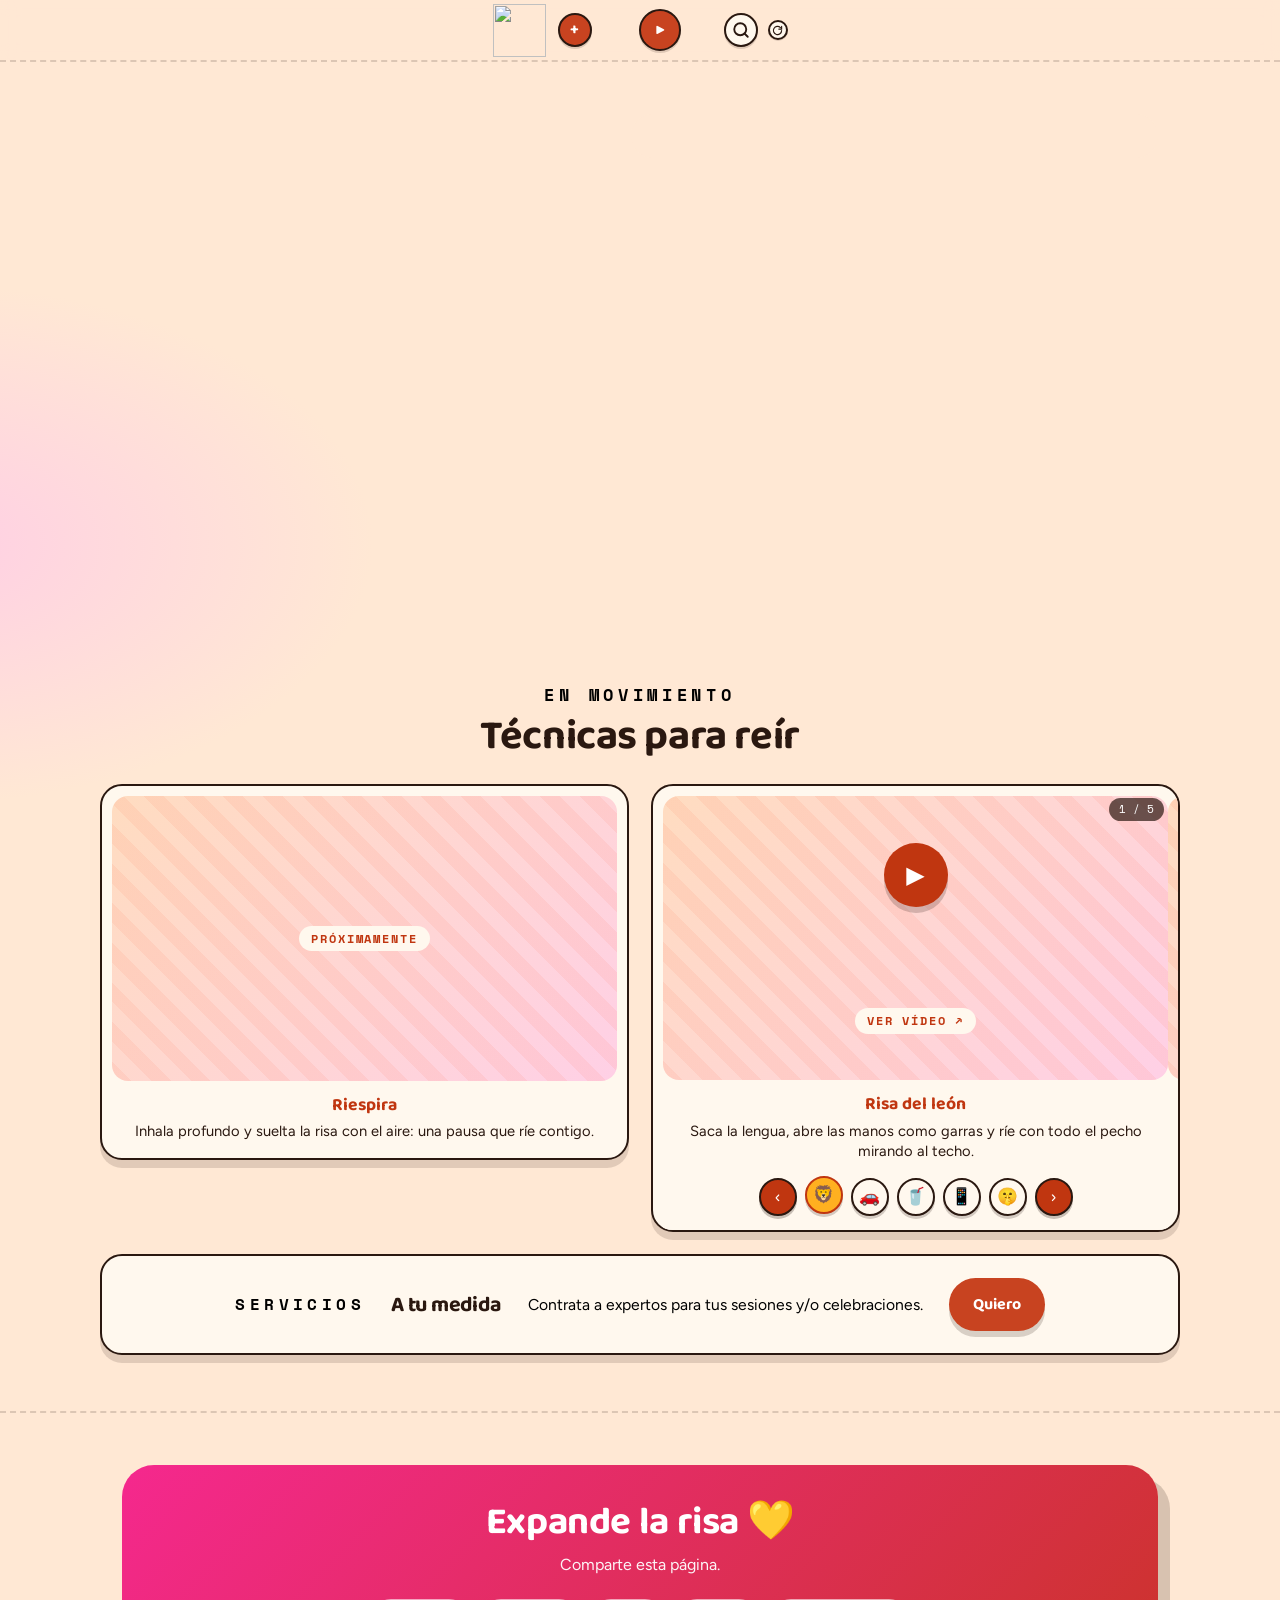
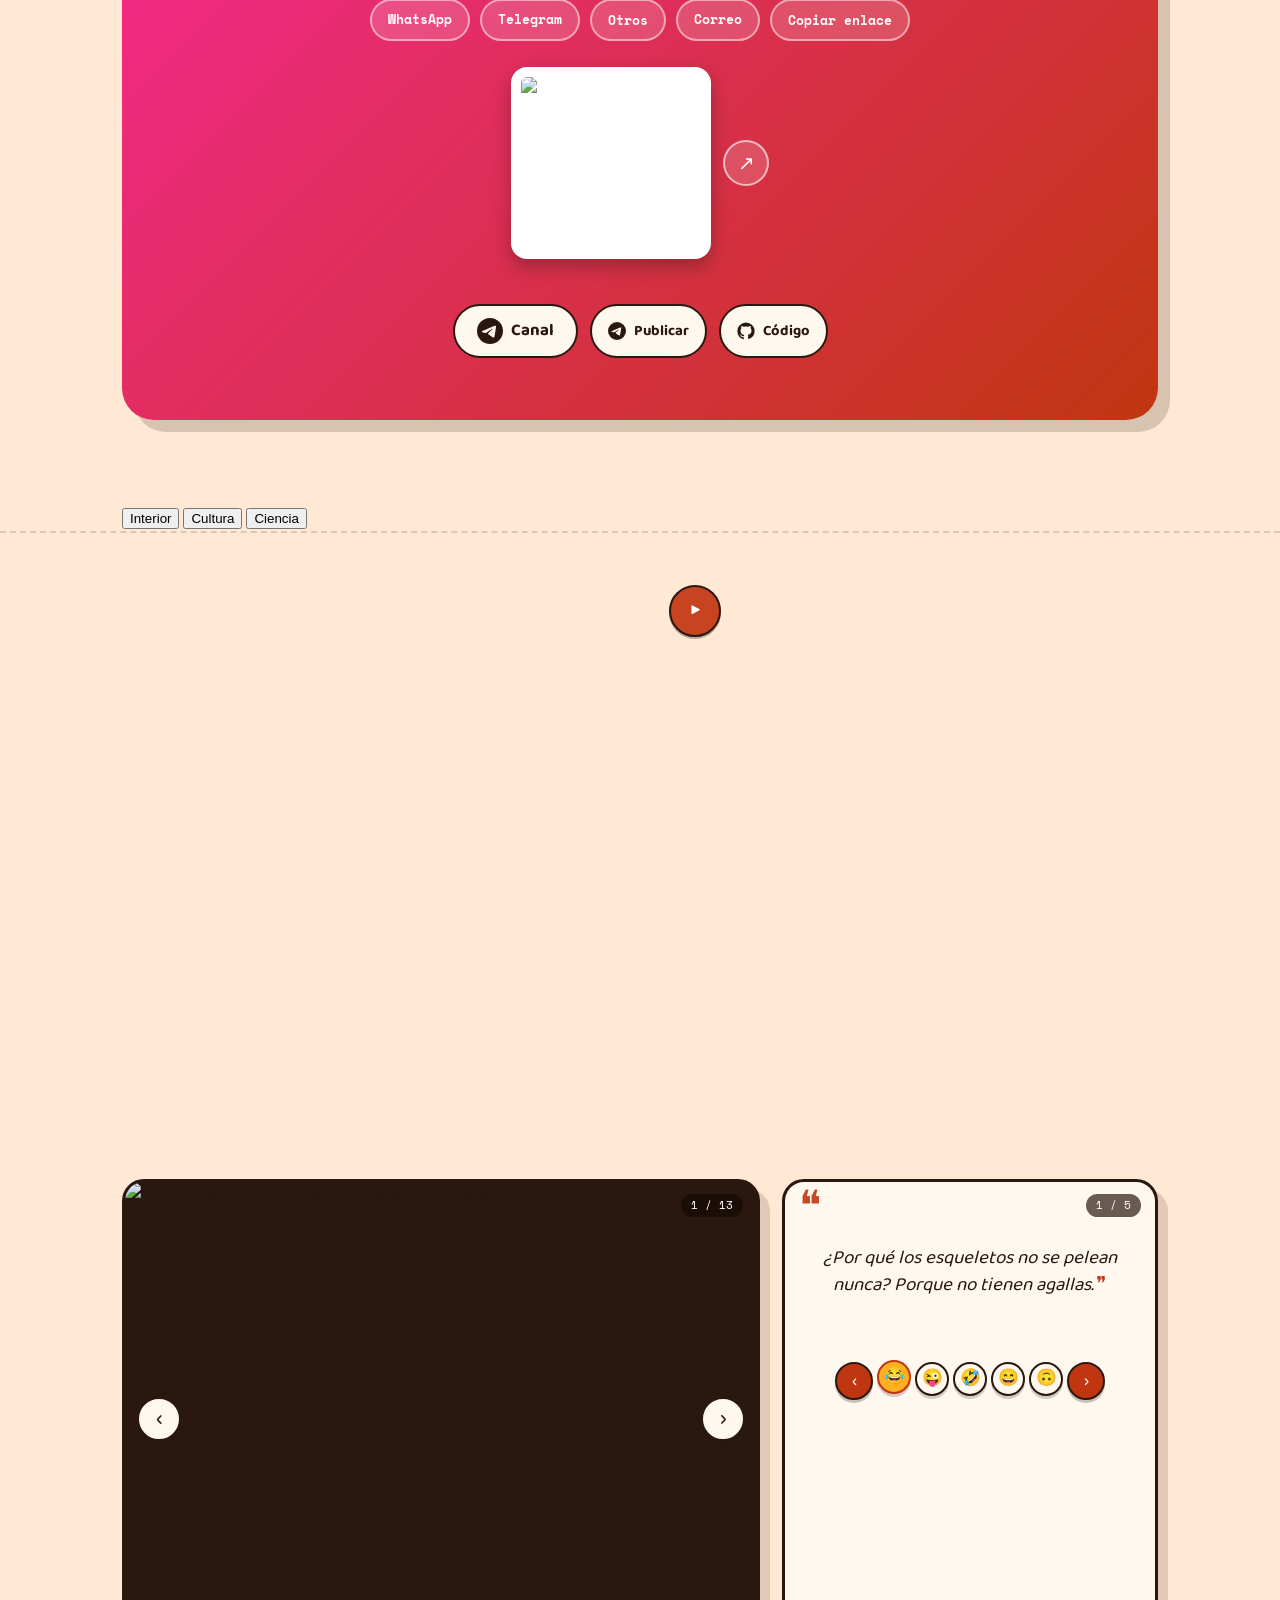
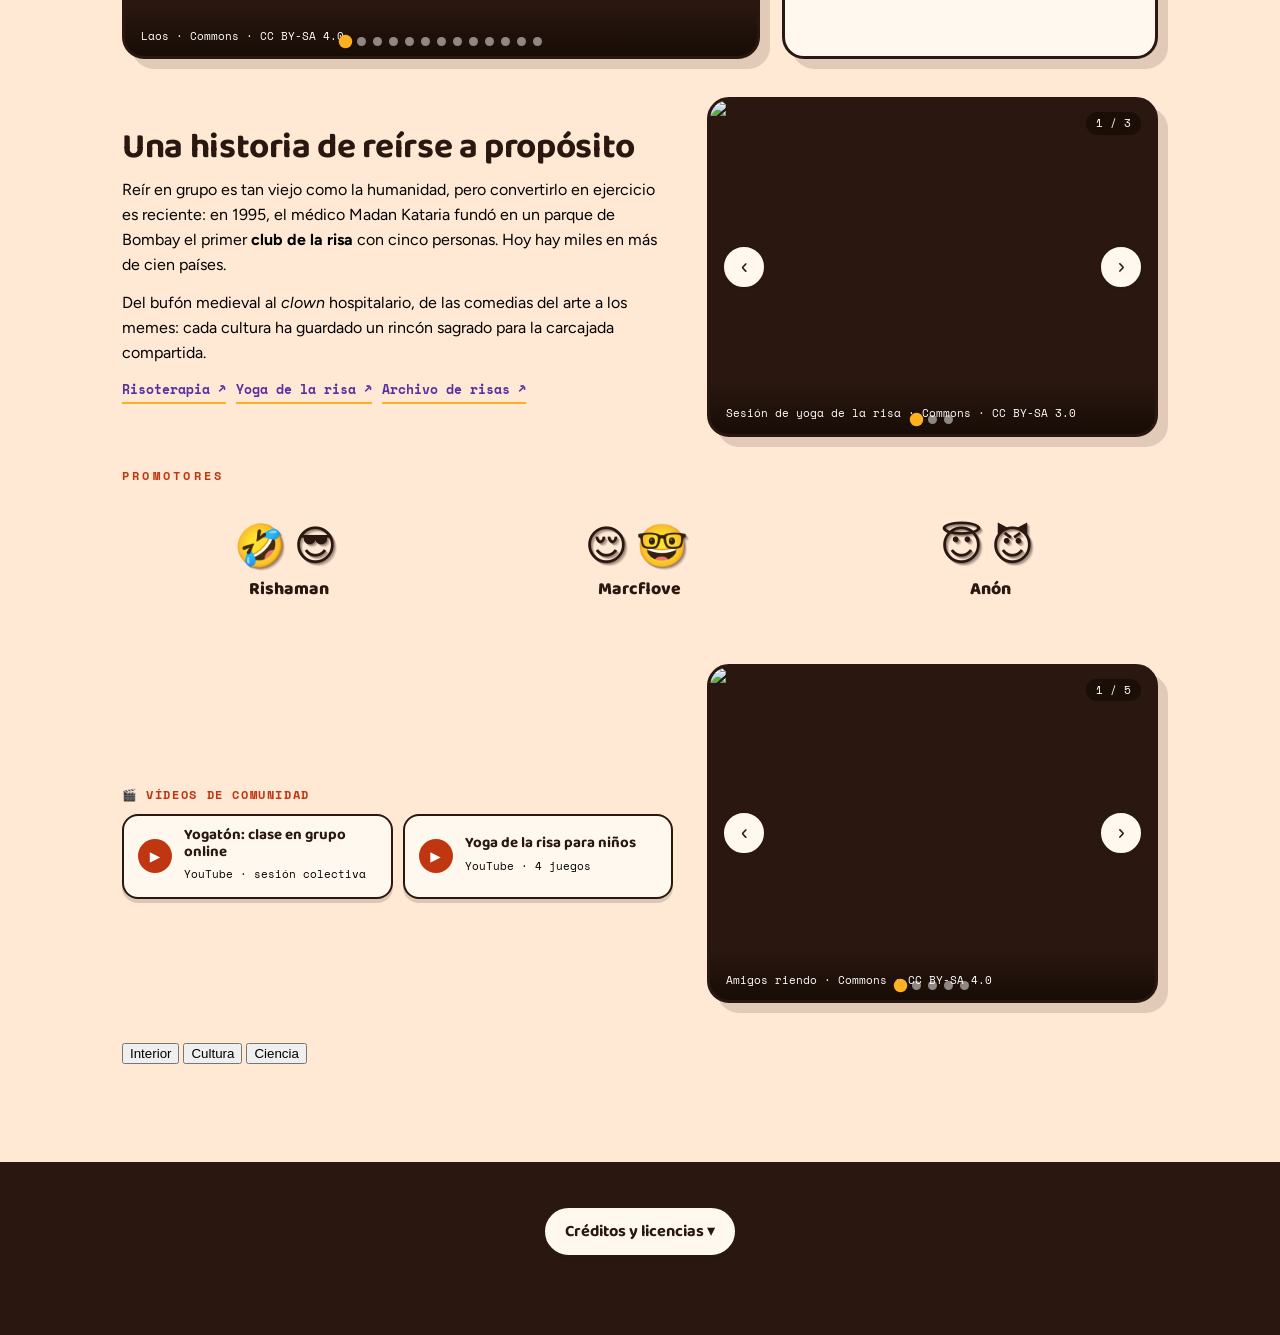
==== commit dfbb67d7: "publish risa from flove/projects/liberada/risa" ====
--- a/index.html
+++ b/index.html
@@ -645,6 +645,22 @@
 @keyframes fade{from{opacity:0}}
 @keyframes pop-modal{from{opacity:0; transform:translateY(20px) scale(.94)}}
 
+/* ============ LIGHTBOX · foto ampliada a pantalla completa ============ */
+.lightbox{position:fixed; inset:0; z-index:100; display:grid; place-items:center; padding:20px;
+  background:rgba(20,10,6,.92); backdrop-filter:blur(4px); cursor:zoom-out; animation:fade .18s ease}
+.lightbox[hidden]{display:none}
+.lightbox figure{margin:0; max-width:100%; max-height:100%; display:flex; flex-direction:column;
+  align-items:center; gap:10px}
+.lightbox img{max-width:100%; max-height:calc(100vh - 110px); width:auto; height:auto; display:block;
+  object-fit:contain; border-radius:12px; background:var(--cream); box-shadow:0 24px 70px rgba(0,0,0,.55);
+  animation:pop-modal .22s cubic-bezier(.2,1.4,.4,1)}
+.lightbox figcaption{color:#f2c9ad; font-family:var(--mono); font-size:.8rem; text-align:center;
+  max-width:min(92vw,700px)}
+.lightbox .modal-x{border-color:#f2c9ad; color:#f2c9ad; position:fixed; top:14px; right:14px}
+.lightbox .modal-x:hover{color:var(--ink); border-color:var(--ink)}
+figure.slide img, .rtab-panel figure img, .lightbox img{cursor:zoom-in}
+.lightbox img, .lightbox figure{cursor:zoom-out}
+
 /* opciones de los modales Entrar / Mejorar */
 .entrar-opts{display:grid; gap:10px; margin:0 0 14px}
 .entrar-opts .btn{justify-content:center; width:100%; text-decoration:none; text-align:center}
@@ -778,6 +794,7 @@
 .btn-center{text-align:center}
 .ciencia-intro{color:var(--ink-soft); max-width:60ch}
 .slider-framed{max-width:560px; margin:26px auto 0}
+.cs-grid .slider-framed{max-width:none; margin:0}
 .pill-list{list-style:none; margin:0 0 16px; padding:0; display:flex; flex-wrap:wrap; gap:8px}
 .pill-list li{background:var(--cream); border:2px solid var(--ink); border-radius:999px; padding:6px 14px; font-weight:600; font-size:.9rem}
 
@@ -790,9 +807,7 @@
   padding:8px 16px; cursor:pointer; transition:background .12s, color .12s}
 .chan-link:hover{background:var(--marigold)}
 .chan-link.chan-big{font-size:1.05rem; padding:12px 22px}
-.chan-plus{font-size:1.15rem; line-height:1}
-.chan-propone-row{display:flex; align-items:center; gap:10px}
-.propone-note{font-family:var(--mono); font-size:.8rem; color:var(--ink); font-weight:700}
+.promo-block{margin-top:30px}
 .promo-grid{display:grid; grid-template-columns:repeat(3,1fr); gap:16px; margin:18px 0 4px}
 @media(max-width:820px){.promo-grid{grid-template-columns:1fr}}
 .promo-card{display:flex; flex-direction:column; align-items:center; gap:10px; text-decoration:none; color:var(--ink);
@@ -801,7 +816,8 @@
 
 /* ============ TECNOLOGÍAS · RÉPLICA DEL SISTEMA ============ */
 .tecnologias{margin-top:46px}
-.tech-grid{display:grid; grid-template-columns:repeat(2,1fr); grid-auto-rows:1fr; gap:16px; margin:20px 0 8px}
+.tech-grid{display:grid; grid-template-columns:repeat(4,1fr); grid-auto-rows:1fr; gap:16px; margin:20px 0 8px}
+@media(max-width:980px){.tech-grid{grid-template-columns:repeat(2,1fr)}}
 @media(max-width:640px){.tech-grid{grid-template-columns:1fr}}
 .tech-card{background:var(--cream); border:2px solid var(--ink); border-radius:18px; padding:18px 20px}
 .tech-card h4{margin:0 0 8px; font-family:var(--disp); font-size:1.15rem; color:var(--ink)}
@@ -841,36 +857,10 @@
 .rtab-panel details.collapsed summary::before{content:"+"; color:var(--persimmon); font-weight:800; font-size:1.05rem}
 .rtab-panel details.collapsed[open] summary::before{content:"-"}
 .rtab-panel details.collapsed .collapsed-body{padding:0 16px 14px}
-/* RÉPLICA · Risa v1 (formulario de configuración del prompt) */
-.setup-row{margin:12px 0 2px}
-.setup-chip{font-size:.88rem}
-.setup-modal{max-width:480px; max-height:min(680px,92vh); overflow-y:auto; overscroll-behavior:contain}
-.copy-chip{margin-left:auto; padding:7px 14px; font-size:.82rem}
-.copy-chip[aria-pressed="true"]{background:var(--marigold)}
-.see-btn{border:none; background:var(--marigold); color:var(--ink); font:inherit; font-size:.78rem; font-weight:700;
-  border-radius:999px; padding:3px 12px; margin-left:8px; cursor:pointer; vertical-align:middle}
-.see-btn:hover{transform:translateY(-1px)}
-.see-box{font-size:.86rem; line-height:1.5; color:var(--ink-soft)}
-.see-box ul{margin:2px 0 0; padding-left:18px}
-.see-box b{color:var(--ink)}
-.setup-group input[type="radio"]{accent-color:var(--persimmon)}
-.setup-form{display:grid; gap:14px}
-.setup-group{display:grid; gap:5px; border:2px dashed rgba(42,24,16,.25); border-radius:14px; padding:12px; margin:0}
-.setup-group.setup-radio{border:none; padding:0; gap:6px}
-.setup-group legend{font-family:var(--disp); font-weight:700; font-size:.9rem; color:var(--ink); padding:0 6px}
-.setup-group label{font-size:.9rem; color:var(--ink-soft)}
-.setup-group input[type="text"]{
-  border:2.5px solid var(--ink); border-radius:12px; background:#fff; color:var(--ink);
-  padding:9px 12px; font:inherit; width:100%; box-sizing:border-box}
-.setup-group input:focus{outline:3px solid rgba(255,176,32,.4)}
-.setup-ck{display:flex; align-items:center; gap:8px; cursor:pointer}
-.setup-ck input{width:18px; height:18px; accent-color:var(--persimmon)}
-.setup-actions{display:flex; gap:10px; justify-content:flex-end; align-items:center; flex-wrap:wrap}
 .circuit-fig{max-width:720px; margin:24px auto 0}
 .circuit-fig svg{width:100%; height:auto; display:block}
 .rtab-more{color:var(--ink-soft); line-height:1.55; max-width:72ch; margin-top:26px; padding-top:16px; border-top:1px dashed rgba(42,24,16,.22)}
 .plan-links{list-style:none; padding:0; display:grid; gap:8px}
-.montar-row{margin-top:24px}
 .promo-emojis{font-size:2.6rem; letter-spacing:.18em; line-height:1;
   text-shadow:1px 1px 0 rgba(42,24,16,.3), 2px 2px 0 rgba(42,24,16,.22), 3px 3px 0 rgba(42,24,16,.12)}
 .promo-name{font-family:var(--disp); font-weight:800; font-size:1.1rem}
@@ -963,7 +953,7 @@
         <div class="dd-sep"></div>
         <button type="button" id="dd-mejorar" aria-expanded="false"><span class="es" lang="es">Mejorar ▾</span><span class="en" lang="en">Upgrade ▾</span></button>
         <div class="dd-sep"></div>
-        <button type="button" data-tab-link="tecnologia"><span class="es" lang="es">Tech</span><span class="en" lang="en">Tech</span></button>
+        <button type="button" data-tab-link="cultura"><span class="es" lang="es">Cultura</span><span class="en" lang="en">Culture</span></button>
         <button type="button" id="dd-sobre-liberada"><span class="es" lang="es">Sobre liberada</span><span class="en" lang="en">About liberada</span></button>
         <button type="button" id="dd-contactar"><span class="es" lang="es">Contact</span><span class="en" lang="en">Contact</span></button>
         <div class="dd-sep"></div>
@@ -1178,33 +1168,22 @@
               <svg viewBox="0 0 24 24" width="18" height="18" fill="currentColor" aria-hidden="true"><path d="M11.944 0A12 12 0 0 0 0 12a12 12 0 0 0 12 12 12 12 0 0 0 12-12A12 12 0 0 0 12 0a12 12 0 0 0-.056 0zm4.962 7.224c.1-.002.321.023.465.14a.506.506 0 0 1 .171.325c.016.093.036.306.02.472-.18 1.898-.962 6.502-1.36 8.627-.168.9-.499 1.201-.82 1.23-.696.065-1.225-.46-1.9-.902-1.056-.693-1.653-1.124-2.678-1.8-1.185-.78-.417-1.21.258-1.91.177-.184 3.247-2.977 3.307-3.23.007-.032.014-.15-.056-.212s-.174-.041-.249-.024c-.106.024-1.793 1.14-5.061 3.345-.48.33-.913.49-1.302.48-.428-.008-1.252-.241-1.865-.44-.752-.245-1.349-.374-1.297-.789.027-.216.325-.437.893-.663 3.498-1.524 5.83-2.529 6.998-3.014 3.332-1.386 4.025-1.627 4.476-1.635z"/></svg>
               <span class="es" lang="es">Publicar</span><span class="en" lang="en">Share</span>
             </a>
-            <a class="chan-link" href="https://github.com/floveorg/risa" target="_blank" rel="noopener">
+            <a class="chan-link" href="https://flove.org/development/#telegram2web" target="_blank" rel="noopener">
               <svg viewBox="0 0 24 24" width="18" height="18" fill="currentColor" aria-hidden="true"><path d="M12 .5A11.5 11.5 0 0 0 .5 12a11.5 11.5 0 0 0 7.86 10.92c.58.1.79-.25.79-.56v-2c-3.2.7-3.87-1.54-3.87-1.54-.52-1.33-1.28-1.69-1.28-1.69-1.04-.71.08-.7.08-.7 1.15.08 1.76 1.18 1.76 1.18 1.03 1.76 2.7 1.25 3.36.96.1-.75.4-1.25.72-1.54-2.55-.29-5.23-1.28-5.23-5.68 0-1.26.45-2.28 1.18-3.09-.12-.29-.51-1.46.11-3.05 0 0 .96-.31 3.15 1.18a11 11 0 0 1 5.74 0c2.19-1.49 3.15-1.18 3.15-1.18.62 1.59.23 2.76.11 3.05.73.81 1.18 1.83 1.18 3.09 0 4.41-2.69 5.38-5.25 5.67.41.35.77 1.04.77 2.1v3.12c0 .31.21.67.8.56A11.5 11.5 0 0 0 23.5 12 11.5 11.5 0 0 0 12 .5z"/></svg>
               <span class="es" lang="es">Código</span><span class="en" lang="en">Code</span>
             </a>
-            <div class="chan-propone-row">
-              <button class="chan-link" id="chan-propone" type="button" aria-expanded="false">
-                <span class="chan-plus">➕</span>
-              </button>
-              <p class="propone-note" id="propone-note" hidden><span class="es" lang="es">El que la propone se la come... 😉</span><span class="en" lang="en">The one who proposes it gets to eat it... 😉</span></p>
-            </div>
           </div>
-        <div class="btn-center montar-row">
-          <button class="btn btn-ghost" id="montar-replica" type="button">🛠️ <span class="es" lang="es">Montar réplica</span><span class="en" lang="en">Build a replica</span></button>
-        </div>
       </div>
     </div>
   </section>
 
 </main>
 
-<!-- ============ BARRAS INFERIORES · ESPIRITUALIDAD · CULTURA · CIENCIA · COMUNIDAD ============ -->
-<nav class="tab-bar" aria-label="Secciones de espiritualidad, comunidad, cultura, ciencia y tecnología">
-  <button type="button" class="tab-btn" data-tab="espiritualidad" aria-pressed="false"><span class="es" lang="es">Ohm</span><span class="en" lang="en">Ohm</span></button>
-  <button type="button" class="tab-btn" data-tab="comunidad" aria-pressed="false"><span class="es" lang="es">Común</span><span class="en" lang="en">Community</span></button>
+<!-- ============ BARRAS INFERIORES · INTERIOR · CULTURA · CIENCIA ============ -->
+<nav class="tab-bar" aria-label="Secciones de interior, cultura y ciencia">
+  <button type="button" class="tab-btn" data-tab="espiritualidad" aria-pressed="false"><span class="es" lang="es">Interior</span><span class="en" lang="en">Interior</span></button>
   <button type="button" class="tab-btn" data-tab="cultura" aria-pressed="true"><span class="es" lang="es">Cultura</span><span class="en" lang="en">Culture</span></button>
   <button type="button" class="tab-btn" data-tab="ciencia" aria-pressed="false"><span class="es" lang="es">Ciencia</span><span class="en" lang="en">Science</span></button>
-  <button type="button" class="tab-btn" data-tab="tecnologia" aria-pressed="false"><span class="es" lang="es">Tech</span><span class="en" lang="en">Tech</span></button>
 </nav>
 
 <section class="content-section tab-panel" id="cultura" aria-label="Risas del mundo">
@@ -1268,7 +1247,6 @@
       </div>
       <div class="cs-grid">
         <div class="cs-text">
-          <p class="eyebrow">Cultura</p>
           <h2>Una historia de reírse a propósito</h2>
           <p>Reír en grupo es tan viejo como la humanidad, pero convertirlo en ejercicio es reciente: en 1995, el médico Madan Kataria fundó en un parque de Bombay el primer <b>club de la risa</b> con cinco personas. Hoy hay miles en más de cien países.</p>
           <p>Del bufón medieval al <i>clown</i> hospitalario, de las comedias del arte a los memes: cada cultura ha guardado un rincón sagrado para la carcajada compartida.</p>
@@ -1286,11 +1264,49 @@
             </div>
           </div>
       </div>
+      <div class="promo-block">
+        <p class="eyebrow">Promotores</p>
+        <div class="promo-grid">
+          <a class="promo-card" href="rishaman.html">
+            <span class="promo-emojis">🤣😎</span>
+            <span class="promo-name">Rishaman</span>
+          </a>
+          <a class="promo-card" href="https://flove.org/users/marc" target="_blank" rel="noopener">
+            <span class="promo-emojis">😌🤓</span>
+            <span class="promo-name">Marcflove</span>
+          </a>
+          <a class="promo-card" href="https://t.me/RisaLiberadaBot" target="_blank" rel="noopener">
+            <span class="promo-emojis">😇😈</span>
+            <span class="promo-name">Anón</span>
+          </a>
+        </div>
+      </div>
+      <div class="cs-grid">
+        <div class="cs-text">
+          <div class="videos">
+            <p class="vlabel">🎬 Vídeos de comunidad</p>
+            <div class="vgrid">
+              <a class="vcard" href="https://www.youtube.com/watch?v=yauhbW_Fybo" target="_blank" rel="noopener">
+                <span class="play">▶</span><span><b>Yogatón: clase en grupo online</b><small>YouTube · sesión colectiva</small></span></a>
+              <a class="vcard" href="https://www.youtube.com/watch?v=8LxLBc6FI64" target="_blank" rel="noopener">
+                <span class="play">▶</span><span><b>Yoga de la risa para niños</b><small>YouTube · 4 juegos</small></span></a>
+            </div>
+          </div>
+        </div>
+        <div class="slider" role="region" data-autoplay="5000" aria-roledescription="carrusel" aria-label="Fotos de comunidad riendo">
+          <div class="slides">
+            <figure class="slide"><img src="https://pub-e3cbc6c5f1c945358670af27745479f1.r2.dev/risa/media/amigos.jpg" alt="Grupo de amigos riendo juntos" loading="lazy" onerror="this.onerror=null;this.src='https://commons.wikimedia.org/wiki/Special:FilePath/Laughing_Friends.jpg?width=1100'"><figcaption>Amigos riendo · Commons · CC BY-SA 4.0</figcaption></figure>
+            <figure class="slide"><img src="https://pub-e3cbc6c5f1c945358670af27745479f1.r2.dev/risa/media/amigos2.jpg" alt="Amigos riendo al aire libre" loading="lazy" onerror="this.onerror=null;this.src='https://commons.wikimedia.org/wiki/Special:FilePath/Friends_laughing_(49485806987).jpg?width=1100'"><figcaption>Risas entre amigos · Commons · Dominio público</figcaption></figure>
+            <figure class="slide"><img src="https://pub-e3cbc6c5f1c945358670af27745479f1.r2.dev/risa/media/familia.jpg" alt="Familia y amigos riendo juntos" loading="lazy" onerror="this.onerror=null;this.src='https://commons.wikimedia.org/wiki/Special:FilePath/Family_and_friends_laughing_(49485807057).jpg?width=1100'"><figcaption>Familia y amigos · Commons · Dominio público</figcaption></figure>
+            <figure class="slide"><img src="https://pub-e3cbc6c5f1c945358670af27745479f1.r2.dev/risa/media/amigos3.jpg" alt="Dos amigos charlando y riendo" loading="lazy" onerror="this.onerror=null;this.src='https://commons.wikimedia.org/wiki/Special:FilePath/Two_friends_sitting_together,_chatting_and_laughing.jpg?width=1100'"><figcaption>Charla y risas · Commons · CC BY-SA 4.0</figcaption></figure>
+            <figure class="slide"><img src="https://pub-e3cbc6c5f1c945358670af27745479f1.r2.dev/risa/media/cena-risas.jpg" alt="Personas riendo alrededor de una mesa" loading="lazy" onerror="this.onerror=null;this.src='https://commons.wikimedia.org/wiki/Special:FilePath/People_laughing_at_a_dinner_(4563388022).jpg?width=1100'"><figcaption>Risas en la mesa · Commons · Dominio público</figcaption></figure>
+          </div>
+        </div>
+      </div>
       <nav class="tab-bar tab-bar-foot" aria-label="Ir a otra sección desde Cultura">
-        <button type="button" class="tab-btn" data-tab="espiritualidad" aria-pressed="false">Ohm</button>
-        <button type="button" class="tab-btn" data-tab="comunidad" aria-pressed="false">Común</button>
+        <button type="button" class="tab-btn" data-tab="espiritualidad" aria-pressed="false">Interior</button>
         <button type="button" class="tab-btn" data-tab="cultura" aria-pressed="true">Cultura</button>
-        <button type="button" class="tab-btn" data-tab="ciencia" aria-pressed="false">Ciencia</button><button type="button" class="tab-btn" data-tab="tecnologia" aria-pressed="false">Tech</button>
+        <button type="button" class="tab-btn" data-tab="ciencia" aria-pressed="false">Ciencia</button>
       </nav>
     </div>
   </section>
@@ -1313,12 +1329,15 @@
           <img class="btn-anim" src="https://pub-e3cbc6c5f1c945358670af27745479f1.r2.dev/risa/media/logos/07-descorche-anim-lanza.svg" alt="" aria-hidden="true" width="30" height="30">
         </button>
       </div>
-      <p class="ciencia-intro">Hay incluso estudios que distinguen <b>tipos de risa</b> —de cosquillas, de broma, de alegría— y ven que activan zonas distintas del cerebro. Puedes escuchar sus muestras reales en la playlist «Risas del mundo».</p>
-      <div class="linkrow">
-        <a href="https://commons.wikimedia.org/wiki/File:Different-Types-of-Laughter-Modulate-Connectivity-within-Distinct-Parts-of-the-Laughter-Perception-pone.0063441.s010.oga" target="_blank" rel="noopener">Estudio: tipos de risa (audio) ↗</a>
-        <a href="https://es.wikipedia.org/wiki/Gelotolog%C3%ADa" target="_blank" rel="noopener">Gelotología ↗</a>
-      </div>
-      <div class="slider-framed">
+      <div class="cs-grid">
+        <div class="cs-text">
+          <p class="ciencia-intro">Hay incluso estudios que distinguen <b>tipos de risa</b> —de cosquillas, de broma, de alegría— y ven que activan zonas distintas del cerebro. Puedes escuchar sus muestras reales en la playlist «Risas del mundo».</p>
+          <div class="linkrow">
+            <a href="https://commons.wikimedia.org/wiki/File:Different-Types-of-Laughter-Modulate-Connectivity-within-Distinct-Parts-of-the-Laughter-Perception-pone.0063441.s010.oga" target="_blank" rel="noopener">Estudio: tipos de risa (audio) ↗</a>
+            <a href="https://es.wikipedia.org/wiki/Gelotolog%C3%ADa" target="_blank" rel="noopener">Gelotología ↗</a>
+          </div>
+        </div>
+        <div class="slider-framed">
         <div class="slider" role="region" data-autoplay="4500" aria-roledescription="carrusel" aria-label="Rostros riendo de verdad">
           <div class="slides">
             <figure class="slide"><img src="https://pub-e3cbc6c5f1c945358670af27745479f1.r2.dev/risa/media/mujer-dientes.jpg" alt="Mujer riendo con la boca muy abierta" loading="lazy" onerror="this.onerror=null;this.src='https://commons.wikimedia.org/wiki/Special:FilePath/Laughing_woman_with_teeth.jpg?width=1100'"><figcaption>Al reír de verdad se activan 15 músculos faciales · CC BY-SA 4.0</figcaption></figure>
@@ -1327,14 +1346,15 @@
             </div>
           </div>
         </div>
+      </div>
       <div class="cs-grid hack-row">
         <div class="cs-text">
           <p class="eyebrow">Hackeando</p>
           <h2>¿Te montas la risa con nosotros?</h2>
           <p>Esto es <b>código abierto</b> y se replica en una tarde: clona el repo, lee el estándar, lanza tu propio bot con tu bucket y tu canal. Y si lo tuyo es inventar —bot, web, IA, diseño—, hay sitio para ti: el repo y el grupo están abiertos, entra, prueba, propón.</p>
           <div class="linkrow">
-            <a href="https://github.com/floveorg/risa" target="_blank" rel="noopener">floveorg/risa ↗</a>
-            <a href="https://flove.org/development/standards/risaliberada/risaliberada.md" target="_blank" rel="noopener">Estándar del circuito ↗</a>
+            <a href="https://github.com/floveorg/risa" target="_blank" rel="noopener">Código del circuito ↗</a>
+            <a href="https://flove.org/development/" target="_blank" rel="noopener">Desarrollo informático ↗</a>
           </div>
         </div>
         <div class="slider" role="region" data-autoplay="5000" aria-roledescription="carrusel" aria-label="Fotos del equipo montando la réplica">
@@ -1345,16 +1365,6 @@
           </div>
         </div>
       </div>
-      <nav class="tab-bar tab-bar-foot" aria-label="Ir a otra sección desde Ciencia">
-        <button type="button" class="tab-btn" data-tab="espiritualidad" aria-pressed="false">Ohm</button>
-        <button type="button" class="tab-btn" data-tab="comunidad" aria-pressed="false">Común</button>
-        <button type="button" class="tab-btn" data-tab="cultura" aria-pressed="false">Cultura</button>
-        <button type="button" class="tab-btn" data-tab="ciencia" aria-pressed="true">Ciencia</button><button type="button" class="tab-btn" data-tab="tecnologia" aria-pressed="false">Tech</button>
-      </nav>
-    </div>
-  </section>
-  <section class="content-section tab-panel" id="tecnologia" aria-label="Tecnología" hidden>
-    <div class="wrap">
       <div class="tecnologias">
         <div class="section-head">
           <p class="eyebrow">Techs</p>
@@ -1379,574 +1389,18 @@
             <p>El asistente de IA con el que se desarrolla: escribe, valida y despliega este mismo código desde la terminal.</p>
           </article>
         </div>
-  <section class="content-section" id="demo" aria-label="Demo del perfil liberada" data-aria-es="Demo del perfil liberada" data-aria-en="Liberada profile demo">
-    <div class="wrap">
-      <div class="section-head head-center">
-        <p class="eyebrow"><span class="es" lang="es">Tu perfil liberada</span><span class="en" lang="en">Your liberada profile</span></p>
       </div>
-      <div class="demo-grid">
-        <article class="demo-card demo-past">
-          <h3>risa.liberada.net/#/u/&lt;key&gt;</h3>
-          <p><span class="es" lang="es"><b>Nombre como Tag</b>: un enlace a tus risas publicadas. Todo en un solo fichero (<code>index.html</code> y <code>risa.json</code>).</span><span class="en" lang="en"><b>Name as Tag</b>: a link to your published laughs. Everything in one single file (<code>index.html</code> and <code>risa.json</code>).</span></p>
-          <a class="demo-download" href="MANUAL.md" target="_blank" rel="noopener"><span class="es" lang="es">📘 Manual de uso</span><span class="en" lang="en">📘 User manual</span></a>
-        </article>
-        <article class="demo-card demo-present">
-          <a class="demo-url" href="https://maria.liberada.net" target="_blank" rel="noopener">maria.liberada.net</a>
-          <p><span class="es" lang="es">El perfil de la demo, ya con su subdominio: redirige a su perfil agregador con risas, amores, alias y más.</span><span class="en" lang="en">The demo profile, already with its subdomain: it redirects to her aggregator profile with laughs, loves, aliases and more.</span></p>
-          <a class="demo-download" href="https://liberada.net/usa/" target="_blank" rel="noopener"><span class="es" lang="es">Ver más ↗</span><span class="en" lang="en">See more ↗</span></a>
-        </article>
-        <article class="demo-card demo-future">
-          <a class="demo-url" href="https://maria-dev.liberada.net" target="_blank" rel="noopener">maria-dev.liberada.net</a>
-          <p><span class="es" lang="es">Un perfil de desarrollo: bio extendida, juega y filtra la actividad de tus otras apps en tu nuevo perfil.</span><span class="en" lang="en">A development profile: extended bio, play and filter the activity of your other apps in your new profile.</span></p>
-        </article>
-      </div>
-    </div>
-  </section>
-        <div class="replica" id="replica">
-          <nav class="rtab-bar" aria-label="Versiones de la réplica">
-            <button type="button" class="rtab-btn" data-tab="pasado" aria-pressed="false">Liberada v1</button>
-            <button type="button" class="rtab-btn" data-tab="presente" aria-pressed="true">Liberada v2</button>
-            <button type="button" class="rtab-btn" data-tab="futuro" aria-pressed="false">Flove v3</button>
-          </nav>
-          <div class="rtab-panel" id="pasado">
-            <div class="v1-top">
-              <div class="section-head">
-                <p class="eyebrow">Risa v1</p>
-                <h2>Descarga y monta la tuya</h2>
-                <p>Código abierto, sin servidor, sin coste. Clona el repo, lanza tu bot y empieza a publicar risas en una tarde.</p>
-              </div>
-              <a class="std-card" href="https://flove.org/development/standards/risaliberada/risaliberada.md" target="_blank" rel="noopener">
-                <h4>📘 Estándar RisaLiberada v1</h4>
-                <p>El circuito completo: bot, moderación, publicación, identidad y privacidad.</p>
-              </a>
-            </div>
-            <details class="collapsed">
-              <summary>Agentes — un prompt para montar el sistema <button class="chip copy-chip" id="copy-prompt" type="button" aria-label="Copiar el prompt al portapapeles">Copiar</button></summary>
-              <div class="collapsed-body">
-                <p>La versión <b>mini</b>: un único prompt que convierte a un agente (IA) en el encargado de montar todo el sistema en tu proyecto. Cópialo, pégaselo y supervisa el resultado.</p>
-                <div class="setup-row">
-                  <button class="chip setup-chip" id="setup-v1" type="button">📦 Risa v1 — configura el prompt</button>
-                </div>
-                <pre id="agente-prompt">Rol: asiste a montar el proyecto «mi proyecto», inspirándote en el proyecto libre github.com/floveorg/risa.
-
-Objetivo: sistema completo — subida de audio · vídeo por Telegram → moderación → publicación en canal + feed web. Sin servidor propio.
-
-Datos:
-- Bot: @TuBot — cron Actions 5–10 min
-- Contenido: audio · vídeo
-- Feed: risa.json · newest-first
-- Campos por pieza: título · etiquetas · autor.
-
-Requisitos (release completa): piezas ≤ 1 min · ≤ 10 MB · máx. 5 en cola y 5 al día · CC BY-SA 4.0 («Enviar = consentir», tag «libre») · página de autor #/u/&lt;key&gt; con feed propio · comandos de solo lectura /me · /stats · /profile · /status · /queue · /latest · /now · /today · /since · /random · /trending · /play · etiquetas → chips · búsqueda · favoritos (filtro local) · entrada por deep link + QR · repo dedicado con Pages · feed risa.json newest-first.
-
-Pasos:
-1. Clona el repo de referencia; estudia bot/, index.html, risa.json y .github/workflows.
-2. Pide y valida los secretos (BOT_TOKEN, CHANNEL_ID, MOD_GROUP_ID, credenciales R2) antes de usarlos.
-3. Configura GitHub Actions como cron que llame a getUpdates cada 5–10 minutos.
-4. Monta el feed risa.json y la web en GitHub Pages.
-5. Verifica de punta a punta con una prueba real de audio · vídeo.
-
-Permisos: leer/escribir el repo del proyecto, instalar dependencias de Node, desplegar Pages y Actions. Nada fuera del repo; confirma antes de crear credenciales.
-
-Restricciones: sin servidor ni base de datos propios; piezas gratuitas (R2, Pages, Actions); respeta la privacidad (nunca guardar ids de Telegram en claro). Responde en español.</pre>
-              </div>
-            </details>
-            <p>El flujo completo, paso a paso:</p>
-            <figure>
-              <img src="https://risa.liberada.net/risaliberada-v1-thread.svg" alt="Diagrama de secuencia del flujo de risa liberada (liberada v1): de la nota de voz al canal y la web" loading="lazy">
-              <figcaption>Flujo liberada v1 · hilo: de la nota de voz a la web y al canal</figcaption>
-            </figure>
-            <figure>
-              <img src="https://risa.liberada.net/risaliberada-v1-flow.svg" alt="Flujo de risa liberada (liberada v1) en una vista: persona → bot → moderadores → R2 → risa.json → canal y web, más el subdominio" loading="lazy">
-              <figcaption>Flujo liberada v1 · panorama: persona · bot · moderación · R2 · risa.json · canal · web (+ subdominio) <a href="https://risa.liberada.net/risaliberada-v1-flow.png" download>descargar PNG ↗</a></figcaption>
-            </figure>
-            <figure>
-              <img src="https://risa.liberada.net/risaliberada-v1-subdomain.svg" alt="Flujo del subdominio: ensureUsername resuelve la key ya cogida con sufijo determinista (_2, _3…) y el renombre con error si está tomada; desde el perfil se crean aliases (POST /api/aliases)" loading="lazy">
-              <figcaption>Subdominio · keys ya cogidas y aliases: de la aprobación del clip al perfil, con la resolución de conflictos y la creación de aliases <a href="https://risa.liberada.net/risaliberada-v1-subdomain.png" download>descargar PNG ↗</a></figcaption>
-            </figure>
-            <h4>Las piezas</h4>
-            <ol>
-              <li><b>Repositorio público</b> — código, feed <code>risa.json</code> y la web, todo en un solo repo.</li>
-              <li><b>Bot de Telegram</b> — @BotFather te da el token y crea el bot.</li>
-              <li><b>Canal + grupo de moderación</b> — el canal publica; un grupo privado aprueba o rechaza.</li>
-              <li><b>Cloudflare R2</b> — almacenamiento gratuito (10 GB) para los audios, con URL pública.</li>
-              <li><b>GitHub Actions</b> — un cron llama al bot cada 5–10 minutos para vaciar la cola.</li>
-            </ol>
-            <figure class="circuit-fig piezas-fig">
-              <svg viewBox="0 0 760 248" role="img" aria-label="Las dos ideas clave del circuito: un tag se enriquece de Telegram a la web (chips, búsqueda, favoritos locales y el feed del perfil) y el id de Telegram se oscurece tras un hash salado y un nombre público">
-                <defs>
-                  <marker id="parrow" markerWidth="9" markerHeight="9" refX="7" refY="3.5" orient="auto">
-                    <path d="M0 0 L8 3.5 L0 7 Z" fill="#2a1810"/>
-                  </marker>
-                </defs>
-                <style>
-                  .pmono{font-family:'Space Mono',ui-monospace,monospace; font-weight:700; font-size:16px; fill:#2a1810}
-                  .pbody{font-family:'Figtree',system-ui,sans-serif; font-size:12px; fill:#2a1810}
-                  .psmall{font-family:'Figtree',system-ui,sans-serif; font-size:11px; fill:#2a1810}
-                  .pline{stroke:#2a1810; stroke-width:2; fill:none; marker-end:url(#parrow)}
-                </style>
-                <text x="20" y="22" class="pbody" font-weight="700">1 · Un tag se enriquece, de Telegram a la web</text>
-                <rect x="20" y="34" width="150" height="58" rx="16" fill="#fff8ee" stroke="#2a1810" stroke-width="2.5"/>
-                <text x="95" y="58" text-anchor="middle" class="pmono" fill="#ff5630">Telegram</text>
-                <text x="95" y="78" text-anchor="middle" class="psmall">subida + moderación ✅</text>
-                <path class="pline" d="M 170 63 L 218 63"/>
-                <rect x="222" y="34" width="150" height="58" rx="16" fill="#fff8ee" stroke="#2a1810" stroke-width="2.5"/>
-                <text x="297" y="58" text-anchor="middle" class="pmono">risa.json</text>
-                <text x="297" y="78" text-anchor="middle" class="psmall">tags · key · hash</text>
-                <path class="pline" d="M 372 63 L 420 63"/>
-                <rect x="424" y="34" width="160" height="58" rx="16" fill="#fff8ee" stroke="#2a1810" stroke-width="2.5"/>
-                <text x="504" y="58" text-anchor="middle" class="pmono">La web</text>
-                <text x="504" y="78" text-anchor="middle" class="psmall">chips · búsqueda · favoritos</text>
-                <path class="pline" d="M 584 63 L 632 63"/>
-                <rect x="636" y="34" width="104" height="58" rx="16" fill="#ffb020" stroke="#2a1810" stroke-width="2.5"/>
-                <text x="688" y="58" text-anchor="middle" class="pmono">Perfil</text>
-                <text x="688" y="78" text-anchor="middle" class="psmall">#/u/&lt;key&gt;</text>
-                <text x="20" y="112" class="psmall">Los favoritos ❤️/⭐ son un filtro local (tu navegador) sobre el mismo feed; el perfil es solo otra vista de la misma web.</text>
-                <text x="20" y="152" class="pbody" font-weight="700">2 · El id de Telegram nunca sale en claro</text>
-                <rect x="20" y="164" width="170" height="58" rx="16" fill="#fff8ee" stroke="#2a1810" stroke-width="2.5"/>
-                <text x="105" y="188" text-anchor="middle" class="pmono">id de Telegram</text>
-                <text x="105" y="208" text-anchor="middle" class="psmall">123456789 — no se guarda</text>
-                <path class="pline" d="M 190 193 L 238 193"/>
-                <rect x="242" y="164" width="210" height="58" rx="16" fill="#fff8ee" stroke="#2a1810" stroke-width="2.5"/>
-                <text x="347" y="188" text-anchor="middle" class="pmono">hash salado + nombre</text>
-                <text x="347" y="208" text-anchor="middle" class="psmall">handle estable · palabra + hash</text>
-                <path class="pline" d="M 452 193 L 500 193"/>
-                <rect x="504" y="164" width="236" height="58" rx="16" fill="#ffb020" stroke="#2a1810" stroke-width="2.5"/>
-                <text x="622" y="188" text-anchor="middle" class="pmono">Página #/u/&lt;key&gt;</text>
-                <text x="622" y="208" text-anchor="middle" class="psmall">el público solo ve tu nombre público</text>
-              </svg>
-              <figcaption>Las dos ideas clave de las piezas: el tag viaja enriquecido hasta la web (favoritos = filtro local) y el id de Telegram se oscurece tras un nombre público.</figcaption>
-            </figure>
-            <details class="collapsed">
-              <summary>Qué ya funciona — las features técnicas de Risa v1</summary>
-              <div class="collapsed-body">
-                <p>La v1 ya trae esto funcionando, feature a feature, y cada pieza está escrita para una sola cosa: sin build, sin servidor y sin coste. Lo que queda se vive en la pestaña <b>Desarrollo</b> (v2).</p>
-                <h5 class="feat-area">Web — el escaparate</h5>
-                <ul>
-                  <li>App de archivo único: HTML + CSS + JS, sin build y sin dependencias</li>
-                  <li>Servida desde GitHub Pages: estático, HTTPS, coste cero</li>
-                  <li>Un solo feed (<code>risa.json</code>) como fuente de verdad de la web</li>
-                  <li>Dos playlists (risas del mundo + risas de la gente) con un reproductor factory compartido</li>
-                  <li>Reproductor inline: play/pausa, anterior/siguiente y lista de pistas</li>
-                  <li>El feed puede incluir vídeo (mp4/webm) de otros bots sin tocar la web</li>
-                  <li>«Últimas risas»: feed de las últimas n piezas (por defecto 6)</li>
-                  <li>Chips de etiquetas filtrables</li>
-                  <li>Nube de tags flotante con colisiones evitadas (<code>floatChips</code>)</li>
-                  <li>Búsqueda por tag · título · nombre</li>
-                  <li>Favoritos ❤️/⭐ compartidos por las dos playlists</li>
-                  <li>Paginador del feed</li>
-                  <li>Página de autor <code>#/u/&lt;key&gt;</code> con su propio feed</li>
-                  <li>Hilos: cadenas de respuesta infinitas (<code>parent</code>) con conectores visuales y etiqueta del autor respondido</li>
-                  <li>Subdominio de autor opt-in: <code>username.liberada.net</code> solo con «Sí, quiero» tras publicar (nunca automático)</li>
-                  <li>Perfil agregador genérico: <code>liberada.net/usa/&lt;username&gt;/</code> unifica risas + amas</li>
-                  <li>Compartir por WhatsApp, Telegram, e-mail y copiar</li>
-                  <li>QR del deep link <code>t.me/RisaLiberadaBot</code> para escanear</li>
-                  <li>Imágenes y audio servidos desde R2 con URL pública (no desde GitHub)</li>
-                  <li>Procedencia y licencia de cada pieza, enlazada a su ficha en Commons</li>
-                  <li>Carrusel de beneficios de la risa (20 datos) que conecta con la sección ciencia</li>
-                </ul>
-                <h5 class="feat-area">Bot — el circuito serverless</h5>
-                <ul>
-                  <li>Ingesta por Telegram: audios y vídeos de hasta 1 min</li>
-                  <li>Límites duros: 10 MB por pieza, 5 en cola y 5 al día por remitente</li>
-                  <li>Validación de tipo, extensión, tamaño y duración antes de subir</li>
-                  <li>Offset persistido e idempotencia en <code>getUpdates</code> (ni pérdidas ni duplicados)</li>
-                  <li>Long polling de 25 s: sin endpoint público y sin webhook</li>
-                  <li>Cron de GitHub Actions como motor (cada 5–10 minutos)</li>
-                  <li>Identidad al subir: nombre público, id de Telegram o anónima</li>
-                  <li>Handle estable por palabra + hash salado (nunca <code>@username</code>)</li>
-                  <li>Formulario guiado con botones inline: descripción, etiquetas y visibilidad</li>
-                  <li>Reenviar clip del canal → cadena: detecta forward, propone respuesta, publica con <code>parent</code></li>
-                  <li>Ciclo detectado: <code>hasAncestor()</code> impide A→B→…→A</li>
-                  <li>Normalización a MP3 con <code>ffmpeg</code></li>
-                  <li>Subida a Cloudflare R2 con firma SigV4 propia (cero dependencias)</li>
-                  <li>La pieza aprobada antepone a <code>risa.json</code> (git como base de datos)</li>
-                  <li>Commit + push automáticos del feed</li>
-                  <li>Publicación en el canal público @risaliberada</li>
-                  <li>Moderación humana en grupo privado: ✅ publicar, 🗑 borrar, ✏️ proponer detalles</li>
-                  <li>Edición con visto bueno del autor: nadie publica contra su voluntad</li>
-                  <li>Confirmaciones y avisos en español (subida, aprobación, rechazo, publicación)</li>
-                  <li>Reconocimiento de decisiones por palabra («ok», «sí», «no», «borrar»…)</li>
-                  <li>Mensajes malformados nunca tumban el bucle: <code>parseUpdates</code> es una función pura</li>
-                  <li>Bienvenida con las reglas claras (1 min, 10 MB, 5 al día)</li>
-                  <li>Cliente de Telegram con timeout y manejo de errores de red</li>
-                  <li>Scripts de mantenimiento: <code>migrate-r2.mjs</code> y <code>sync-media.mjs</code></li>
-                </ul>
-                <h5 class="feat-area">E · Comandos del bot — mínimos, de solo lectura y reproducción <span class="scope v1">v1</span></h5>
-                <ul>
-                  <li>Base: <code>/me</code> · <code>/stats</code> · <code>/profile</code> · <code>/status</code> · <code>/queue</code></li>
-                  <li>Exploración: <code>/latest</code> · <code>/random</code> · <code>/now</code> · <code>/since</code> · <code>/today</code> · <code>/trending</code></li>
-                  <li>Reproducción: <code>/play</code> (recorre el feed, el mismo que la web)</li>
-                  <li>Perfil: <code>/entrar</code> (miniapp) · <code>/mejorar</code> (novedades) · <code>/name</code> (nombre público) · <code>/usuario</code> (subdominio) · <code>/pub</code> (mostrar @)</li>
-                  <li>Todo es de solo lectura y reproducción: nada escribe; los comandos de perfil mutan solo en DM</li>
-                </ul>
-                <h5 class="feat-area">Moderación y confianza</h5>
-                <ul>
-                  <li>Solo los moderadores del grupo pueden aprobar o rechazar</li>
-                  <li>Nada se publica sin revisión humana (un par de ojos antes del canal)</li>
-                  <li>Gate de aceptación: la edición propuesta se publica solo si el autor acepta</li>
-                  <li>Certificación «autenticado en Telegram» en la página de autor (un moderador aceptó tu post)</li>
-                  <li>Enlace a t.me solo con opt-in explícito (nunca automático)</li>
-                  <li>Cuota y cola por remitente como anti-abuso</li>
-                  <li>Licencia CC BY-SA 4.0 declarada en cada pieza publicada</li>
-                </ul>
-                <h5 class="feat-area">Página de autor — tag-url</h5>
-                <ul>
-                  <li>Cada publicación genera su tag-url <code>#/u/&lt;key&gt;</code> automáticamente</li>
-                  <li>El bot envía la URL de tu página en el aviso de publicación — funciona aunque solo añadas nombre público</li>
-                  <li>Feed propio con todas tus risas</li>
-                  <li>El reproductor de la página reutiliza el reproductor global</li>
-                  <li>Enlace a t.me solo si hay opt-in</li>
-                  <li>Avatar con inicial y fecha relativa (<code>timeAgo</code>)</li>
-                </ul>
-                <h5 class="feat-area">Privacidad y datos</h5>
-                <ul>
-                  <li>Nunca se guardan ids de Telegram en claro en el repo</li>
-                  <li>Origen oscurecido: el handle público es un hash salado de la identidad</li>
-                  <li>Anónimo es una opción real al subir (y la más común)</li>
-                  <li>Esquema <code>risa.json</code> versionado: <code>id</code>, <code>t</code>, <code>name</code>, <code>tags</code>, <code>src</code>, <code>when</code>, <code>tg</code>, <code>key</code></li>
-                  <li>Retrocompatible: el feed puede ser array (v1) u objeto <code>{flag, clips}</code></li>
-                  <li>Addons por flag: se activan desde la interfaz sin romper lo publicado</li>
-                  <li>Feed agregable: puede sumar risas de otros bots (vídeo incluido)</li>
-                  <li>Guardarraíles del contrato: las claves desconocidas de <code>flove.json</code> se ignoran</li>
-                </ul>
-                <h5 class="feat-area">Integración con flove</h5>
-                <ul>
-                  <li><code>flove.json</code> enriquece sin interrumpir: timeout de 4 s y fail-silent</li>
-                  <li>Regla de oro: <code>risa.json</code> es la verdad; <code>flove.json</code> solo añade, nunca al revés</li>
-                  <li>Al claim (v2), el enlace lleva al perfil único de flove donde ves tus risas y activas Lovy ya autenticado</li>
-                </ul>
-                <h5 class="feat-area">Infraestructura y hosting</h5>
-                <ul>
-                  <li>Coste cero: R2 (10 GB gratis) + Pages + Actions</li>
-                  <li>Sin servidor propio y sin base de datos: git + archivos</li>
-                  <li>Secretos de GitHub Actions (BOT_TOKEN, CHANNEL_ID, MOD_GROUP_ID, R2_*)</li>
-                  <li>Uploader R2 propio (SigV4) que sustituyó a Cloudinary por falta de permiso</li>
-                  <li>Migración de prefijos y reescritura de URLs lista en <code>migrate-r2.mjs</code></li>
-                  <li>Medios sincronizados a R2 con <code>sync-media.mjs</code> (idempotente)</li>
-                  <li>Replicable en una tarde: clona, lee el estándar, lanza tu bot, tu bucket y tu canal</li>
-                  <li>El sitio se sirve dentro de flove.org, que además precachea offline (service worker)</li>
-                </ul>
-                <h5 class="feat-area">Calidad y documentación</h5>
-                <ul>
-                  <li>Suite de tests <code>node --test</code>: 91 verdes sobre la lógica del bot y de la web</li>
-                  <li>Ayudantes puros compartidos: <code>risa.js</code> corre igual en la web y en Node</li>
-                  <li>Verificación con jsdom sin navegador (harness repetible)</li>
-                  <li>Chequeo de sintaxis <code>node --check</code> en todos los archivos</li>
-                  <li>Estándar RisaLiberada v1 documentado: flujos, datos, identidad, hosting y licencia</li>
-                  <li>Diagramas mermaid (thread + flow) versionados junto al estándar</li>
-                  <li>Plan de v2 centralizado en <code>plan-v2.md</code> del estándar</li>
-                  <li>Vocabulario consistente: los nombres del código coinciden con el texto de la interfaz</li>
-                </ul>
-                <h5 class="feat-area">Accesibilidad y experiencia</h5>
-                <ul>
-                  <li><code>prefers-reduced-motion</code> respetado (animaciones off)</li>
-                  <li>Teclado: flechas en carruseles, foco visible en chips y botones</li>
-                  <li><code>aria-label</code> y roles en los controles importantes</li>
-                  <li>Contraste alto sobre crema/ink</li>
-                  <li><code>alt</code> descriptivo en todas las imágenes</li>
-                  <li>Carga perezosa (<code>loading="lazy"</code>) de imágenes</li>
-                  <li>Audio con <code>preload="none"</code> (no descarga hasta reproducir)</li>
-                  <li>Micro-interacciones solo con CSS, sin JavaScript de más</li>
-                  <li>El botón de la risa reproduce un clip al toque (detalle audiovisual)</li>
-                  <li>QR + deep link pensados para compartir desde el móvil</li>
-                </ul>
-              </div>
-            </details>
-            <p class="rtab-more">La guía técnica completa — flujos subir/moderar/escuchar, modelo de datos (<code>risa.json</code>), identidad y privacidad, hosting y licencia — vive en el estándar RisaLiberada v1. Resumen de un párrafo: un bot de Telegram recoge notas de voz, un grupo humano modera, y todo lo aprobado acaba como MP3 en Cloudflare R2 con su entrada en <code>risa.json</code>; la web solo lee el feed.</p>
-            <ul class="plan-links">
-              <li><a href="https://flove.org/development/standards/risaliberada/risaliberada.md" target="_blank" rel="noopener">presentación y estándar RisaLiberada v1 ↗</a></li>
-              <li><a href="https://flove.org/development/standards/risaliberada/plan-v2.md" target="_blank" rel="noopener">plan de v2 (centralizado) ↗</a></li>
-            </ul>
-          </div>
-          <div class="rtab-panel" id="presente" hidden>
-            <div class="linkrow">
-              <a href="risa103.zip" download rel="noopener">⤓ Descargar Risa v1 · Nick as tag</a>
-              <a href="https://github.com/floveorg/risa" target="_blank" rel="noopener">floveorg/risa ↗</a>
-              <a href="https://flove.org/development/standards/risaliberada/risaliberada.md" target="_blank" rel="noopener">Estándar del circuito ↗</a>
-            </div>
-            <div class="standards-row">
-              <a class="std-card" href="https://flove.org/development/standards/risaliberada/plan-v2.md" target="_blank" rel="noopener">
-                <h4>🚀 Plan liberada v2</h4>
-                <p>La extensión lineal de liberada v1: perfiles, D1, cadenas y más.</p>
-              </a>
-              <a class="std-card" href="https://liberada.net/usa/" target="_blank" rel="noopener">
-                <h4>🌐 Subdominios .liberada.net</h4>
-                <p>Cómo activar <code>&lt;tu&gt;.liberada.net</code> y el perfil agregador.</p>
-              </a>
-            </div>
-            <div class="slider" role="region" data-autoplay="5000" aria-roledescription="carrusel" aria-label="Tiers de perfil: básico, básico completo y completo">
-              <div class="slides">
-                <figure class="slide"><img src="media/basic.jpg" alt="Perfil básico" loading="lazy"><figcaption>Basic</figcaption></figure>
-                <figure class="slide"><img src="media/full-basic.jpg" alt="Perfil básico completo" loading="lazy"><figcaption>Basic · Full</figcaption></figure>
-                <figure class="slide"><img src="media/full.jpg" alt="Perfil completo" loading="lazy"><figcaption>Full</figcaption></figure>
-              </div>
-            </div>
-          </div>
-          <div class="rtab-panel" id="futuro" hidden>
-            <p class="rtab-intro">El desarrollo continua con estas mejoras (añade al plan si no están ya):</p>
-            <h4>Mejoras que propone liberada v2</h4>
-            <ul>
-              <li><b>Perfiles más sólidos y extendidos.</b> SQL via Service Workers de Cloudflare: datos locales rápidos, sin servidor propio, con sync offline.</li>
-              <li><b>Autenticación y protección de cuenta.</b> Recoveries: mail, OAuth, browsy, nety… la identidad se respalda y recupera.</li>
-              <li><b>Integración con otras apps-bots.</b> Liberada, Ama… la risa conecta estrictamente con el resto del circuito.</li>
-              <li><b>Playlists de favoritos.</b> Con URL propia: comparte tu selección con un enlace.</li>
-              <li><b>Cadenas enriquecidas.</b> Risas encadenadas con contexto: respuestas, hilos, historias.</li>
-              <li><b>Comandos avanzados.</b> Más control desde el bot: gestionar, buscar, filtrar, ordenar.</li>
-            </ul>
-            <h4>liberada v2, extensión lineal de liberada v1 — dos esquemas</h4>
-            <p>liberada v2 no se instala al lado de liberada v1: <b>se enciende encima</b>. Cada novedad aterriza sobre la etapa de liberada v1 que potencia, y la web sigue leyendo el mismo <code>risa.json</code>.</p>
-            <figure class="circuit-fig">
-              <svg viewBox="0 0 760 372" role="img" aria-label="liberada v2 como superposición de liberada v1 (ya en marcha): el circuito liberada v1 (Persona → RisaLiberadaBot con cron → moderadores → Cloudflare R2 → risa.json → canal → web) sigue como base y respaldo; encima, liberada v2 añade — Cloudflare D1 (follows, reacciones, escuchas, avisos), Worker /api/* (identidad, actividad, aliases, búsqueda), subdominios &lt;user&gt;.liberada.net y cadenas de respuestas con deep links">
-                <defs>
-                  <marker id="v2a" markerWidth="9" markerHeight="9" refX="7" refY="3.5" orient="auto">
-                    <path d="M0 0 L8 3.5 L0 7 Z" fill="#b57100"/>
-                  </marker>
-                  <marker id="v1a" markerWidth="9" markerHeight="9" refX="7" refY="3.5" orient="auto">
-                    <path d="M0 0 L8 3.5 L0 7 Z" fill="#8a7a68"/>
-                  </marker>
-                </defs>
-                <style>
-                  .v2mono{font-family:'Space Mono',ui-monospace,monospace; font-weight:700; font-size:15px; fill:#2a1810}
-                  .v2body{font-family:'Figtree',system-ui,sans-serif; font-size:12px; fill:#2a1810}
-                  .v2small{font-family:'Figtree',system-ui,sans-serif; font-size:10.5px; fill:#6b5d4f}
-                  .v2v{stroke:#b57100; stroke-width:2; fill:none; marker-end:url(#v2a)}
-                  .v2l{stroke:#8a7a68; stroke-width:2; fill:none; marker-end:url(#v1a)}
-                  .v2d{stroke:#b57100; stroke-width:1.6; stroke-dasharray:5 4; fill:none; marker-end:url(#v2a)}
-                  .v1b{fill:#f6efe2; stroke:#8a7a68; stroke-width:1.6; rx:14}
-                  .v2b{fill:#fff3d6; stroke:#b57100; stroke-width:2.5; rx:16}
-                </style>
-                <text x="18" y="18" class="v2mono">liberada v2 · ya en marcha — se enciende encima de liberada v1 (aditivo, no sustituto)</text>
-                <text x="18" y="240" class="v2small" font-weight="700">liberada v1 · el circuito de siempre — sigue corriendo como base y respaldo</text>
-                <rect class="v2b" x="18" y="26" width="172" height="56"/>
-                <text x="104" y="50" text-anchor="middle" class="v2mono" font-size="13">Cloudflare D1</text>
-                <text x="104" y="70" text-anchor="middle" class="v2small">SQL comunidad · follows · reacciones · plays · avisos</text>
-                <rect class="v2b" x="208" y="26" width="160" height="56"/>
-                <text x="288" y="50" text-anchor="middle" class="v2mono" font-size="13">Worker · /api/*</text>
-                <text x="288" y="70" text-anchor="middle" class="v2small">identidad · actividad · aliases · búsqueda</text>
-                <rect class="v2b" x="386" y="26" width="172" height="56"/>
-                <text x="472" y="50" text-anchor="middle" class="v2mono" font-size="13">Subdominios</text>
-                <text x="472" y="70" text-anchor="middle" class="v2small">&lt;user&gt;.liberada.net · perfil agregador</text>
-                <rect class="v2b" x="576" y="26" width="166" height="56"/>
-                <text x="659" y="50" text-anchor="middle" class="v2mono" font-size="13">Cadenas</text>
-                <text x="659" y="70" text-anchor="middle" class="v2small">respuestas en hilo · deep links #/c/&lt;id&gt;</text>
-                <path class="v2d" d="M 104 82 L 482 258"/>
-                <path class="v2d" d="M 288 82 L 687 258"/>
-                <path class="v2d" d="M 472 82 L 687 258"/>
-                <path class="v2d" d="M 659 82 L 482 258"/>
-                <rect class="v1b" x="18" y="258" width="66" height="60"/>
-                <text x="51" y="282" text-anchor="middle" class="v2body" font-weight="700">Persona</text>
-                <text x="51" y="302" text-anchor="middle" class="v2small">palabra</text>
-                <path class="v2l" d="M 84 288 L 94 288"/>
-                <rect class="v1b" x="96" y="258" width="122" height="60"/>
-                <text x="157" y="278" text-anchor="middle" class="v2body" font-weight="700">RisaLiberadaBot</text>
-                <text x="157" y="296" text-anchor="middle" class="v2small">getUpdates · cron Actions 5–10 min</text>
-                <text x="157" y="311" text-anchor="middle" class="v2small">id · palabra · anónimo</text>
-                <path class="v2l" d="M 218 288 L 228 288"/>
-                <rect class="v1b" x="230" y="258" width="100" height="60"/>
-                <text x="280" y="282" text-anchor="middle" class="v2body" font-weight="700">🔒 Moderadores</text>
-                <text x="280" y="302" text-anchor="middle" class="v2small">✅ Publicar · 🗑 Borrar</text>
-                <path class="v2l" d="M 330 288 L 340 288"/>
-                <rect class="v1b" x="342" y="258" width="80" height="60"/>
-                <text x="382" y="282" text-anchor="middle" class="v2body" font-weight="700">R2</text>
-                <text x="382" y="302" text-anchor="middle" class="v2small">MP3 · URL pública</text>
-                <path class="v2l" d="M 422 288 L 432 288"/>
-                <rect class="v1b" x="434" y="258" width="96" height="60"/>
-                <text x="482" y="282" text-anchor="middle" class="v2body" font-weight="700">risa.json</text>
-                <text x="482" y="302" text-anchor="middle" class="v2small">feed · newest-first</text>
-                <path class="v2l" d="M 530 288 L 540 288"/>
-                <rect class="v1b" x="542" y="258" width="78" height="60"/>
-                <text x="581" y="282" text-anchor="middle" class="v2body" font-weight="700">📢 Canal</text>
-                <text x="581" y="302" text-anchor="middle" class="v2small">@risaliberada</text>
-                <path class="v2l" d="M 620 288 L 630 288"/>
-                <rect class="v1b" x="632" y="258" width="110" height="60"/>
-                <text x="687" y="278" text-anchor="middle" class="v2body" font-weight="700">Web</text>
-                <text x="687" y="296" text-anchor="middle" class="v2small">fetch risa.json</text>
-                <text x="687" y="311" text-anchor="middle" class="v2small">playlist · chips · palabra</text>
-                <text x="18" y="342" class="v2small">Las flechas de liberada v2 aterrizan sobre la etapa de liberada v1 que potencian. La web sigue leyendo risa.json; los datos de</text>
-                <text x="18" y="358" class="v2small">comunidad (follows, reacciones, avisos) viven en D1. liberada v1 queda como base: si v2 se apaga, el circuito no se interrumpe.</text>
-              </svg>
-              <figcaption>Superposición (ya en marcha): liberada v2 se enciende encima del circuito liberada v1 (capa inferior) — D1, Worker, subdominios y cadenas — y aterriza sobre la etapa que potencia; liberada v1 queda como base y respaldo.</figcaption>
-            </figure>
-            <figure class="circuit-fig">
-              <svg viewBox="0 0 760 430" role="img" aria-label="liberada v2 como extensión lineal del circuito liberada v1: la línea de liberada v1 (subir → moderar → publicar) se extiende por debajo con las novedades — claim de identidad (reclamar tu palabra), tu perfil en lol key (editar, ocultar, borrar, renombrar, favoritos) y tiempo real (cron, aviso al autor, rate-limit)">
-                <defs>
-                  <marker id="k2a" markerWidth="9" markerHeight="9" refX="7" refY="3.5" orient="auto">
-                    <path d="M0 0 L8 3.5 L0 7 Z" fill="#b57100"/>
-                  </marker>
-                  <marker id="k2g" markerWidth="9" markerHeight="9" refX="7" refY="3.5" orient="auto">
-                    <path d="M0 0 L8 3.5 L0 7 Z" fill="#8a7a68"/>
-                  </marker>
-                </defs>
-                <style>
-                  .k2mono{font-family:'Space Mono',ui-monospace,monospace; font-weight:700; font-size:14px; fill:#2a1810}
-                  .k2body{font-family:'Figtree',system-ui,sans-serif; font-size:12px; fill:#2a1810}
-                  .k2small{font-family:'Figtree',system-ui,sans-serif; font-size:10.5px; fill:#6b5d4f}
-                  .k2g{stroke:#8a7a68; stroke-width:2; fill:none; marker-end:url(#k2g)}
-                  .k2v{stroke:#b57100; stroke-width:2; fill:none; marker-end:url(#k2a)}
-                  .k2d{stroke:#b57100; stroke-width:1.6; stroke-dasharray:5 4; fill:none; marker-end:url(#k2a)}
-                  .k2gbox{fill:#f6efe2; stroke:#8a7a68; stroke-width:1.6; rx:14}
-                  .k2vbox{fill:#fff3d6; stroke:#b57100; stroke-width:1.6; rx:12}
-                  .k2end{fill:#ffe9b0; stroke:#b57100; stroke-width:2; rx:12}
-                </style>
-                <text x="20" y="20" class="k2small" font-weight="700">liberada v1 · el circuito en una línea — lo que ya hace</text>
-                <rect class="k2gbox" x="20" y="30" width="230" height="52"/>
-                <text x="135" y="52" text-anchor="middle" class="k2body" font-weight="700">1 · Subir</text>
-                <text x="135" y="71" text-anchor="middle" class="k2small">Telegram · palabra · tags</text>
-                <path class="k2g" d="M 250 56 L 263 56"/>
-                <rect class="k2gbox" x="265" y="30" width="230" height="52"/>
-                <text x="380" y="52" text-anchor="middle" class="k2body" font-weight="700">2 · Moderar</text>
-                <text x="380" y="71" text-anchor="middle" class="k2small">grupo 🔒 · ✅ / 🗑</text>
-                <path class="k2g" d="M 495 56 L 508 56"/>
-                <rect class="k2gbox" x="510" y="30" width="230" height="52"/>
-                <text x="625" y="52" text-anchor="middle" class="k2body" font-weight="700">3 · Publicar</text>
-                <text x="625" y="71" text-anchor="middle" class="k2small">R2 · risa.json · 📢 canal</text>
-                <path class="k2d" d="M 135 82 L 135 112"/>
-                <path class="k2d" d="M 380 82 L 380 112"/>
-                <path class="k2d" d="M 625 82 L 625 112"/>
-                <text x="135" y="122" text-anchor="middle" class="k2mono" font-size="13">＋ Claim · identidad</text>
-                <text x="135" y="140" text-anchor="middle" class="k2small">reclamar tu palabra (L2→L3)</text>
-                <text x="380" y="122" text-anchor="middle" class="k2mono" font-size="13">＋ Tu perfil · lol/&lt;key&gt;</text>
-                <text x="380" y="140" text-anchor="middle" class="k2small">editar tus contenidos</text>
-                <text x="625" y="122" text-anchor="middle" class="k2mono" font-size="13">＋ Tiempo real</text>
-                <text x="625" y="140" text-anchor="middle" class="k2small">webhook · avisos al autor</text>
-                <rect class="k2vbox" x="30" y="160" width="210" height="28"/>
-                <text x="135" y="179" text-anchor="middle" class="k2small">palabra no reclamada → roja</text>
-                <path class="k2v" d="M 135 188 L 135 196"/>
-                <rect class="k2vbox" x="30" y="198" width="210" height="28"/>
-                <text x="135" y="217" text-anchor="middle" class="k2small">modal «Claim it»</text>
-                <path class="k2v" d="M 135 226 L 135 234"/>
-                <rect class="k2vbox" x="30" y="236" width="210" height="28"/>
-                <text x="135" y="255" text-anchor="middle" class="k2small">nonce one-shot · TTL · rate-limit</text>
-                <path class="k2v" d="M 135 264 L 135 272"/>
-                <rect class="k2vbox" x="30" y="274" width="210" height="28"/>
-                <text x="135" y="293" text-anchor="middle" class="k2small">deep link t.me/…?start=claim_…</text>
-                <path class="k2v" d="M 135 302 L 135 310"/>
-                <rect class="k2vbox" x="30" y="312" width="210" height="28"/>
-                <text x="135" y="331" text-anchor="middle" class="k2small">DM: ¿reclamas? — mismo id que subió</text>
-                <path class="k2v" d="M 135 340 L 135 348"/>
-                <rect class="k2end" x="30" y="350" width="210" height="28"/>
-                <text x="135" y="369" text-anchor="middle" class="k2small" font-weight="700">L3 · la palabra enlaza a tu perfil</text>
-                <rect class="k2vbox" x="275" y="160" width="210" height="28"/>
-                <text x="380" y="179" text-anchor="middle" class="k2small">risa.liberada.net/lol/&lt;key&gt;/</text>
-                <path class="k2v" d="M 380 188 L 380 196"/>
-                <rect class="k2vbox" x="275" y="198" width="210" height="28"/>
-                <text x="380" y="217" text-anchor="middle" class="k2small">editar · ocultar · borrar tus clips</text>
-                <path class="k2v" d="M 380 226 L 380 234"/>
-                <rect class="k2vbox" x="275" y="236" width="210" height="28"/>
-                <text x="380" y="255" text-anchor="middle" class="k2small">renombrar palabra (backfill risa.json)</text>
-                <path class="k2v" d="M 380 264 L 380 272"/>
-                <rect class="k2vbox" x="275" y="274" width="210" height="28"/>
-                <text x="380" y="293" text-anchor="middle" class="k2small">favoritos ❤️ públicos / ⭐ privados</text>
-                <path class="k2v" d="M 380 302 L 380 310"/>
-                <rect class="k2end" x="275" y="312" width="210" height="28"/>
-                <text x="380" y="331" text-anchor="middle" class="k2small" font-weight="700">reacciones · /me · /passport</text>
-                <rect class="k2vbox" x="520" y="160" width="210" height="28"/>
-                <text x="625" y="179" text-anchor="middle" class="k2small">cron cada 5–10 min (sin servidor)</text>
-                <path class="k2v" d="M 625 188 L 625 196"/>
-                <rect class="k2vbox" x="520" y="198" width="210" height="28"/>
-                <text x="625" y="217" text-anchor="middle" class="k2small">publicación a canal + feed en cada ciclo</text>
-                <path class="k2v" d="M 625 226 L 625 234"/>
-                <rect class="k2vbox" x="520" y="236" width="210" height="28"/>
-                <text x="625" y="255" text-anchor="middle" class="k2small">DM al autor al aprobar / denegar</text>
-                <path class="k2v" d="M 625 264 L 625 272"/>
-                <rect class="k2vbox" x="520" y="274" width="210" height="28"/>
-                <text x="625" y="293" text-anchor="middle" class="k2small">rate-limit server-side</text>
-                <path class="k2v" d="M 625 302 L 625 310"/>
-                <rect class="k2end" x="520" y="312" width="210" height="28"/>
-                <text x="625" y="331" text-anchor="middle" class="k2small" font-weight="700">la web no cambia: sigue leyendo risa.json</text>
-                <text x="20" y="404" class="k2small">Cada columna extiende hacia abajo la etapa de liberada v1 que tiene encima. liberada v1 queda de base: apagar liberada v2 = volver al circuito de siempre.</text>
-                <text x="20" y="420" class="k2small">Claim + perfil responden a «¿cómo edito mi perfil en liberada v2?»: reclamas desde la web (confirmando por DM) y desde tu página ya editas, ocultas y borras.</text>
-              </svg>
-              <figcaption>Extensión lineal: la línea de liberada v1 (subir → moderar → publicar) se prolonga hacia abajo con las novedades de liberada v2 que potencian cada etapa.</figcaption>
-            </figure>
-            <h4>Diagramas de referencia — liberada v2 (D1) y subdominio · SVG/PNG</h4>
-            <figure>
-              <img src="https://risa.liberada.net/liberada-v2-flow.svg" alt="Flujo liberada v2: capa D1 encima de liberada v1 — Worker /api/*, Cloudflare D1 (follows, reacciones, plays, avisos, cadenas), hilos, authy y subdominios" loading="lazy">
-              <figcaption>Flujo liberada v2: la capa D1 encima del circuito liberada v1 — Worker /api/* · D1 · hilos · authy · subdominios <a href="https://risa.liberada.net/liberada-v2-flow.png" download>descargar PNG ↗</a></figcaption>
-            </figure>
-            <figure>
-              <img src="https://risa.liberada.net/risa-v2-subdomain-request.svg" alt="Hilo del Service Worker al pedir un perfil de subdominio: el SW consulta /api/subdomain al Worker, que pregunta a D1 si existe el perfil" loading="lazy">
-              <figcaption>Service Worker · pedir el perfil de subdominio <a href="https://risa.liberada.net/risa-v2-subdomain-request.png" download>descargar PNG ↗</a></figcaption>
-            </figure>
-            <figure>
-              <img src="https://risa.liberada.net/risa-v2-subdomain-create.svg" alt="Hilo del Service Worker al crear un perfil de subdominio: claim + nonce por authy, confirmación por DM y alta en D1" loading="lazy">
-              <figcaption>Service Worker · crear el perfil de subdominio <a href="https://risa.liberada.net/risa-v2-subdomain-create.png" download>descargar PNG ↗</a></figcaption>
-            </figure>
-            <figure class="circuit-fig">
-              <svg viewBox="0 0 760 430" role="img" aria-label="Circuito entre los tres json: flove.json, el pariente, facilita y enriquece a risa.json y lovy.json, sus hermanas; Lovy agrega risas como subcampo de uno de sus cinco campos">
-                <defs>
-                  <marker id="jarrow" markerWidth="9" markerHeight="9" refX="7" refY="3.5" orient="auto">
-                    <path d="M0 0 L8 3.5 L0 7 Z" fill="#2a1810"/>
-                  </marker>
-                </defs>
-                <style>
-                  .jmono{font-family:'Space Mono',ui-monospace,monospace; font-weight:700; font-size:17px; fill:#2a1810}
-                  .jbody{font-family:'Figtree',system-ui,sans-serif; font-size:12px; fill:#2a1810}
-                  .jsmall{font-family:'Figtree',system-ui,sans-serif; font-size:11px; fill:#2a1810}
-                  .jline{stroke:#2a1810; stroke-width:2; fill:none; marker-end:url(#jarrow)}
-                  .jlbl{font-family:'Figtree',system-ui,sans-serif; font-size:11px; font-weight:600; fill:#2a1810}
-                </style>
-                <rect x="280" y="22" width="200" height="86" rx="20" fill="#ffb020" stroke="#2a1810" stroke-width="2.5"/>
-                <text x="380" y="58" text-anchor="middle" class="jmono">flove.json</text>
-                <text x="380" y="82" text-anchor="middle" class="jsmall">el pariente · facilita y enriquece</text>
-                <path class="jline" d="M 330 110 L 150 242"/>
-                <path class="jline" d="M 430 110 L 610 242"/>
-                <rect x="90" y="118" width="150" height="20" rx="9" fill="#fff8ee" stroke="#2a1810" stroke-width="1.2"/>
-                <text x="165" y="132" text-anchor="middle" class="jlbl">facilita y enriquece</text>
-                <rect x="610" y="118" width="150" height="20" rx="9" fill="#fff8ee" stroke="#2a1810" stroke-width="1.2"/>
-                <text x="685" y="132" text-anchor="middle" class="jlbl">facilita y enriquece</text>
-                <rect x="40" y="242" width="225" height="148" rx="20" fill="#fff8ee" stroke="#2a1810" stroke-width="2.5"/>
-                <text x="152" y="278" text-anchor="middle" class="jmono" fill="#ff5630">risa.json</text>
-                <text x="152" y="302" text-anchor="middle" class="jbody">subida → moderación → MP3 (R2)</text>
-                <text x="152" y="324" text-anchor="middle" class="jbody">→ risa.json → la web</text>
-                <text x="152" y="352" text-anchor="middle" class="jsmall">el feed de risa liberada</text>
-                <rect x="495" y="242" width="225" height="148" rx="20" fill="#fff8ee" stroke="#2a1810" stroke-width="2.5"/>
-                <text x="607" y="278" text-anchor="middle" class="jmono" fill="#5b2fa0">lovy.json</text>
-                <text x="607" y="302" text-anchor="middle" class="jbody">5 campos · uno acoge a su hermana:</text>
-                <rect x="546" y="314" width="122" height="36" rx="18" fill="#5b2fa0"/>
-                <text x="607" y="338" text-anchor="middle" class="jmono" fill="#fff" font-size="14">«risas»</text>
-                <text x="607" y="370" text-anchor="middle" class="jsmall">subcampo de uno de sus 5 campos</text>
-                <path class="jline" d="M 265 315 L 495 315"/>
-                <rect x="282" y="286" width="196" height="22" rx="10" fill="#fff8ee" stroke="#2a1810" stroke-width="1.2"/>
-                <text x="380" y="301" text-anchor="middle" class="jlbl">«risas» = subcampo dentro de lovy</text>
-              </svg>
-              <figcaption>flove.json (el pariente) facilita y enriquece a risa.json y lovy.json — sus hermanas; Lovy agrega «risas» como subcampo de uno de sus 5 campos.</figcaption>
-            </figure>
-            <h4>flove.json · cómo enriquece sin interrumpir</h4>
-            <p>Risa es autosuficiente: la web carga siempre su propio <code>risa.json</code>. Después, y solo después, hace una llamada <b>opcional</b> a <code>flove.json</code> que enriquece cuando responde y calla cuando no:</p>
-            <ul>
-              <li><b>Enriquecimiento progresivo, fail-silent.</b> Si <code>flove.json</code> falla (404, timeout, CORS), la web queda exactamente igual: sin enlaces, sin esperas, sin bloquear el feed.</li>
-              <li><b>Regla de oro.</b> <code>risa.json</code> es la verdad del feed; <code>flove.json</code> solo añade. Nunca al revés.</li>
-              <li><b>Al claim (authy).</b> Tu palabra reclamada se vuelve un enlace al <b>perfil único de flove</b> (<code>flove.org/users/&lt;key&gt;/</code>): ahí ves tus risas y al lado puedes <b>activar Lovy ya autenticado</b> — mismo authy, sin volver a loguearte.</li>
-              <li><b>Guarda-rrallas.</b> Timeout de 4&nbsp;s, se dispara tras renderizar el feed, lee solo claves conocidas (lo nuevo se ignora) y el contrato vive versionado en git: si se rompe, se pierde enriquecimiento, nunca risa.</li>
-            </ul>
-            <h4>Planes</h4>
-            <p>El detalle completo vive en los planes del estándar y del repo:</p>
-            <ul class="plan-links">
-              <li><a href="https://flove.org/development/standards/risaliberada/plan-v2.md" target="_blank" rel="noopener">liberada v2 — plan histórico (Railway + libSQL) · el v2 real corre en Cloudflare D1 ↗</a></li>
-              <li><b>Lo que viene después: flove v3</b> — la app-paraguas que unirá risa, lovy y ama bajo una sola identidad.</li>
-            </ul>
-          </div>
-          <nav class="rtab-bar" aria-label="Versiones de la réplica (final de la sección)">
-            <button type="button" class="rtab-btn" data-tab="pasado" aria-pressed="false">Liberada v1</button>
-            <button type="button" class="rtab-btn" data-tab="presente" aria-pressed="true">Liberada v2</button>
-            <button type="button" class="rtab-btn" data-tab="futuro" aria-pressed="false">Flove v3</button>
-          </nav>
-        </div>
-      </div>
-      <nav class="tab-bar tab-bar-foot" aria-label="Ir a otra sección desde Tech">
-        <button type="button" class="tab-btn" data-tab="espiritualidad" aria-pressed="false">Ohm</button>
-        <button type="button" class="tab-btn" data-tab="comunidad" aria-pressed="false">Común</button>
+      <nav class="tab-bar tab-bar-foot" aria-label="Ir a otra sección desde Ciencia">
+        <button type="button" class="tab-btn" data-tab="espiritualidad" aria-pressed="false">Interior</button>
         <button type="button" class="tab-btn" data-tab="cultura" aria-pressed="false">Cultura</button>
-        <button type="button" class="tab-btn" data-tab="ciencia" aria-pressed="false">Ciencia</button><button type="button" class="tab-btn" data-tab="tecnologia" aria-pressed="false">Tech</button>
+        <button type="button" class="tab-btn" data-tab="ciencia" aria-pressed="true">Ciencia</button>
       </nav>
     </div>
   </section>
-  <section class="content-section tab-panel" id="espiritualidad" aria-label="Espiritualidad" hidden>
+  <section class="content-section tab-panel" id="espiritualidad" aria-label="Interior" hidden>
     <div class="wrap">
       <div class="section-head">
-        <p class="eyebrow">Ohm</p>
+        <p class="eyebrow">Interior</p>
         <h2>Una risa que conecta</h2>
         <p>La carcajada no pide traducción: se entiende antes que las palabras. Esta sección es una introducción a la risa como puente — una pausa compartida que nos acerca a quienes ríen con nosotros y a lo que nos hace humanos.</p>
       </div>
@@ -1965,71 +1419,14 @@
             <span class="play">▶</span><span><b>Archivo de vídeos de risa</b><small>Wikimedia Commons · libre</small></span></a>
         </div>
       </div>
-      <nav class="tab-bar tab-bar-foot" aria-label="Ir a otra sección desde Ohm">
-        <button type="button" class="tab-btn" data-tab="espiritualidad" aria-pressed="true">Ohm</button>
-        <button type="button" class="tab-btn" data-tab="comunidad" aria-pressed="false">Común</button>
+      <nav class="tab-bar tab-bar-foot" aria-label="Ir a otra sección desde Interior">
+        <button type="button" class="tab-btn" data-tab="espiritualidad" aria-pressed="true">Interior</button>
         <button type="button" class="tab-btn" data-tab="cultura" aria-pressed="false">Cultura</button>
-        <button type="button" class="tab-btn" data-tab="ciencia" aria-pressed="false">Ciencia</button><button type="button" class="tab-btn" data-tab="tecnologia" aria-pressed="false">Tech</button>
+        <button type="button" class="tab-btn" data-tab="ciencia" aria-pressed="false">Ciencia</button>
       </nav>
     </div>
   </section>
-  <section class="content-section tab-panel" id="comunidad" aria-label="Comunidad" hidden>
-    <div class="wrap">
-      <p class="eyebrow">Promotores</p>
-      <div class="promo-grid">
-        <a class="promo-card" href="rishaman.html">
-          <span class="promo-emojis">🤣😎</span>
-          <span class="promo-name">Rishaman</span>
-        </a>
-        <a class="promo-card" href="https://flove.org/users/marc" target="_blank" rel="noopener">
-          <span class="promo-emojis">😌🤓</span>
-          <span class="promo-name">Marcflove</span>
-        </a>
-        <a class="promo-card" href="https://t.me/RisaLiberadaBot" target="_blank" rel="noopener">
-          <span class="promo-emojis">😇😈</span>
-          <span class="promo-name">Anón</span>
-        </a>
-      </div>
-    </div>
-    <div class="wrap cs-grid">
-      <div class="cs-text">
-        <p>Reír sola está bien; reír en grupo es otra cosa. Busca un club de la risa cerca, monta uno en tu portal con tres amigos, o simplemente pasa esta página a quien haga tiempo que no se ríe.</p>
-        <ul class="pill-list">
-          <li>👥 Clubes de la risa</li>
-          <li>🏥 Clown hospitalario</li>
-          <li>🌳 Risa al aire libre</li>
-          <li>💻 Sesiones online</li>
-        </ul>
-        <div class="videos">
-          <p class="vlabel">🎬 Vídeos de comunidad</p>
-          <div class="vgrid">
-            <a class="vcard" href="https://www.youtube.com/watch?v=yauhbW_Fybo" target="_blank" rel="noopener">
-              <span class="play">▶</span><span><b>Yogatón: clase en grupo online</b><small>YouTube · sesión colectiva</small></span></a>
-            <a class="vcard" href="https://www.youtube.com/watch?v=8LxLBc6FI64" target="_blank" rel="noopener">
-              <span class="play">▶</span><span><b>Yoga de la risa para niños</b><small>YouTube · 4 juegos</small></span></a>
-          </div>
-        </div>
-      </div>
-      <div class="slider" role="region" data-autoplay="5000" aria-roledescription="carrusel" aria-label="Fotos de comunidad riendo">
-        <div class="slides">
-          <figure class="slide"><img src="https://pub-e3cbc6c5f1c945358670af27745479f1.r2.dev/risa/media/amigos.jpg" alt="Grupo de amigos riendo juntos" loading="lazy" onerror="this.onerror=null;this.src='https://commons.wikimedia.org/wiki/Special:FilePath/Laughing_Friends.jpg?width=1100'"><figcaption>Amigos riendo · Commons · CC BY-SA 4.0</figcaption></figure>
-          <figure class="slide"><img src="https://pub-e3cbc6c5f1c945358670af27745479f1.r2.dev/risa/media/amigos2.jpg" alt="Amigos riendo al aire libre" loading="lazy" onerror="this.onerror=null;this.src='https://commons.wikimedia.org/wiki/Special:FilePath/Friends_laughing_(49485806987).jpg?width=1100'"><figcaption>Risas entre amigos · Commons · Dominio público</figcaption></figure>
-          <figure class="slide"><img src="https://pub-e3cbc6c5f1c945358670af27745479f1.r2.dev/risa/media/familia.jpg" alt="Familia y amigos riendo juntos" loading="lazy" onerror="this.onerror=null;this.src='https://commons.wikimedia.org/wiki/Special:FilePath/Family_and_friends_laughing_(49485807057).jpg?width=1100'"><figcaption>Familia y amigos · Commons · Dominio público</figcaption></figure>
-          <figure class="slide"><img src="https://pub-e3cbc6c5f1c945358670af27745479f1.r2.dev/risa/media/amigos3.jpg" alt="Dos amigos charlando y riendo" loading="lazy" onerror="this.onerror=null;this.src='https://commons.wikimedia.org/wiki/Special:FilePath/Two_friends_sitting_together,_chatting_and_laughing.jpg?width=1100'"><figcaption>Charla y risas · Commons · CC BY-SA 4.0</figcaption></figure>
-          <figure class="slide"><img src="https://pub-e3cbc6c5f1c945358670af27745479f1.r2.dev/risa/media/cena-risas.jpg" alt="Personas riendo alrededor de una mesa" loading="lazy" onerror="this.onerror=null;this.src='https://commons.wikimedia.org/wiki/Special:FilePath/People_laughing_at_a_dinner_(4563388022).jpg?width=1100'"><figcaption>Risas en la mesa · Commons · Dominio público</figcaption></figure>
-        </div>
-      </div>
-    </div>
-    <div class="wrap">
-      <nav class="tab-bar tab-bar-foot" aria-label="Ir a otra sección desde Común">
-        <button type="button" class="tab-btn" data-tab="espiritualidad" aria-pressed="false">Ohm</button>
-        <button type="button" class="tab-btn" data-tab="comunidad" aria-pressed="true">Común</button>
-        <button type="button" class="tab-btn" data-tab="cultura" aria-pressed="false">Cultura</button>
-        <button type="button" class="tab-btn" data-tab="ciencia" aria-pressed="false">Ciencia</button><button type="button" class="tab-btn" data-tab="tecnologia" aria-pressed="false">Tech</button>
-      </nav>
-    </div>
-  </section>
-<!-- ============ MODAL · COMPARTE TU RISA ============ -->
+  <!-- ============ MODAL · COMPARTE TU RISA ============ -->
 <div class="modal-back" id="upload-modal" hidden>
   <div class="modal" role="dialog" aria-modal="true" aria-labelledby="um-title">
     <button class="modal-x" type="button" id="um-close" aria-label="Cerrar" data-aria-es="Cerrar" data-aria-en="Close">×</button>
@@ -2059,76 +1456,6 @@
   <button class="rx-dock-btn rx-dock-stop" type="button" id="rx-dock-stop" aria-label="Parar" data-aria-es="Parar" data-aria-en="Stop">⏹</button>
 </div>
 
-<!-- ============ MODAL · RISA V1 — CONFIGURAR EL PROMPT DEL AGENTE ============ -->
-<div class="modal-back" id="setup-modal" hidden>
-  <div class="modal setup-modal" role="dialog" aria-modal="true" aria-labelledby="sm-title">
-    <button class="modal-x" type="button" id="sm-close" aria-label="Cerrar" data-aria-es="Cerrar" data-aria-en="Close">×</button>
-    <h2 id="sm-title">📦 Risa v1</h2>
-    <p class="modal-sub"><span class="es" lang="es">Tus datos se insertan solos en el prompt de «Agentes», en la introducción. Cambia lo que quieras y pulsa «Generar prompt».</span><span class="en" lang="en">Your data is inserted into the “Agents” prompt automatically, in the intro. Change what you want and press “Generate prompt”.</span></p>
-    <form id="setup-form" class="setup-form">
-      <div class="setup-group">
-        <label for="sf-proj"><span class="es" lang="es">Nombre del proyecto</span><span class="en" lang="en">Project name</span></label>
-        <input id="sf-proj" type="text" autocomplete="off" placeholder="p. ej. Risas del Huerto — sustituye a «risa» en el prompt (feed risa.json → tu-proyecto.json…)" data-ph-es="p. ej. Risas del Huerto — sustituye a «risa» en el prompt (feed risa.json → tu-proyecto.json…)" data-ph-en="e.g. Huerto Laughs — replaces “risa” in the prompt (risa.json feed → your-project.json…)">
-      </div>
-      <div class="setup-group">
-        <label for="sf-bot"><span class="es" lang="es">Nombre del bot</span><span class="en" lang="en">Bot name</span></label>
-        <input id="sf-bot" type="text" autocomplete="off" placeholder="p. ej. @TuBot — cron de Actions cada 5–10 min" data-ph-es="p. ej. @TuBot — cron de Actions cada 5–10 min" data-ph-en="e.g. @YourBot — Actions cron every 5–10 min">
-      </div>
-      <div class="setup-group">
-        <label for="sf-group"><span class="es" lang="es">Grupo de moderadores</span><span class="en" lang="en">Moderators group</span></label>
-        <input id="sf-group" type="text" autocomplete="off">
-      </div>
-      <div class="setup-group">
-        <label for="sf-channel"><span class="es" lang="es">Canal público</span><span class="en" lang="en">Public channel</span></label>
-        <input id="sf-channel" type="text" autocomplete="off">
-      </div>
-      <div class="setup-group">
-        <label for="sf-web">Folder-Repo-Url</label>
-        <input id="sf-web" type="text" autocomplete="off" placeholder="miweb.com · github.com/usuario/repo · carpeta local" data-ph-es="miweb.com · github.com/usuario/repo · carpeta local" data-ph-en="myweb.com · github.com/user/repo · local folder">
-      </div>
-      <div class="setup-group">
-        <label for="sf-media"><span class="es" lang="es">URL de los medios</span><span class="en" lang="en">Media URL</span></label>
-        <input id="sf-media" type="text" autocomplete="off" placeholder="p. ej. r2.dev/… — bucket público (R2) · MP3 con ffmpeg" data-ph-es="p. ej. r2.dev/… — bucket público (R2) · MP3 con ffmpeg" data-ph-en="e.g. r2.dev/… — public bucket (R2) · MP3 with ffmpeg">
-      </div>
-      <fieldset class="setup-group">
-        <legend><span class="es" lang="es">Campos para describir una pieza</span><span class="en" lang="en">Fields to describe an item</span></legend>
-        <label class="setup-ck"><input type="checkbox" id="sf-hide-title"> <span class="es" lang="es">Ocultar <b>título</b></span><span class="en" lang="en">Hide <b>title</b></span></label>
-        <label class="setup-ck"><input type="checkbox" id="sf-hide-tags"> <span class="es" lang="es">Ocultar <b>etiquetas</b></span><span class="en" lang="en">Hide <b>tags</b></span></label>
-        <label class="setup-ck"><input type="checkbox" id="sf-hide-name"> <span class="es" lang="es">Ocultar <b>autor</b></span><span class="en" lang="en">Hide <b>author</b></span></label>
-      </fieldset>
-      <fieldset class="setup-group">
-        <legend><span class="es" lang="es">Tipos de contenido permitidos</span><span class="en" lang="en">Allowed content types</span></legend>
-        <label class="setup-ck"><input type="checkbox" id="sf-t-text"> <span class="es" lang="es">Texto</span><span class="en" lang="en">Text</span></label>
-        <label class="setup-ck"><input type="checkbox" id="sf-t-audio" checked> <span class="es" lang="es">Audio</span><span class="en" lang="en">Audio</span></label>
-        <label class="setup-ck"><input type="checkbox" id="sf-t-video" checked> <span class="es" lang="es">Vídeo</span><span class="en" lang="en">Video</span></label>
-      </fieldset>
-      <fieldset class="setup-group">
-        <legend><span class="es" lang="es">Otros requisitos</span><span class="en" lang="en">Other requirements</span> <button type="button" class="see-btn" id="sm-see" aria-expanded="false" aria-controls="sm-see-box"><span class="es" lang="es">Ver</span><span class="en" lang="en">See</span></button></legend>
-        <div class="see-box" id="sm-see-box" hidden>
-          <p><span class="es" lang="es">Detalles que diferencian una <b>release completa</b> de un circuito pelado (subir · moderar · publicar):</span><span class="en" lang="en">Details that set a <b>full release</b> apart from a bare circuit (upload · moderate · publish):</span></p>
-          <ul>
-            <li><span class="es" lang="es">Audios o vídeos de máx. <b>1 min</b> y <b>10 MB</b></span><span class="en" lang="en">Audio or video up to <b>1 min</b> and <b>10 MB</b></span></li>
-            <li><span class="es" lang="es">Máx. <b>5 en cola</b> y <b>5 al día</b> por remitente</span><span class="en" lang="en">Max <b>5 in queue</b> and <b>5 a day</b> per sender</span></li>
-            <li><span class="es" lang="es">Licencia <b>CC BY-SA 4.0</b> en cada pieza, con aviso «Enviar = consentir» y tag por defecto <b>«libre»</b></span><span class="en" lang="en"><b>CC BY-SA 4.0</b> license on each piece, with a “Send = consent” notice and the default <b>“libre”</b> tag</span></li>
-            <li><span class="es" lang="es"><b>Página de autor automática</b> por persona: <code>#/u/&lt;key&gt;</code> con su propio feed, y el bot regala el enlace en el aviso de publicación (funciona con solo nombre público)</span><span class="en" lang="en"><b>Automatic author page</b> per person: <code>#/u/&lt;key&gt;</code> with its own feed, and the bot gives the link in the publish notice (works with just a public name)</span></li>
-            <li><span class="es" lang="es"><b>Comandos de consulta</b> en el bot, todos de solo lectura y reproducción: <code>/me</code> · <code>/stats</code> · <code>/profile</code> · <code>/status</code> · <code>/queue</code> · <code>/latest</code> · <code>/now</code> · <code>/today</code> · <code>/since</code> · <code>/random</code> · <code>/trending</code> · <code>/play</code></span><span class="en" lang="en"><b>Query commands</b> on the bot, all read-only: <code>/me</code> · <code>/stats</code> · <code>/profile</code> · <code>/status</code> · <code>/queue</code> · <code>/latest</code> · <code>/now</code> · <code>/today</code> · <code>/since</code> · <code>/random</code> · <code>/trending</code> · <code>/play</code></span></li>
-            <li><span class="es" lang="es"><b>Etiquetas enriquecidas hasta la web</b>: chips filtrables, búsqueda y favoritos ❤️/⭐ como filtro local del mismo feed</span><span class="en" lang="en"><b>Rich tags all the way to the web</b>: filterable chips, search and ❤️/⭐ favourites as a local filter of the same feed</span></li>
-            <li><span class="es" lang="es"><b>Entrada por deep link y QR</b> desde la web</span><span class="en" lang="en"><b>Deep link and QR entry</b> from the web</span></li>
-            <li><span class="es" lang="es"><b>Repo dedicado</b> con su propio GitHub Pages, con feed <b>newest-first</b></span><span class="en" lang="en"><b>Dedicated repo</b> with its own GitHub Pages, with a <b>newest-first</b> feed</span></li>
-          </ul>
-        </div>
-      </fieldset>
-      <div class="setup-group setup-radio">
-        <label class="setup-ck"><input type="radio" name="sf-req" id="sf-req-here" value="here" checked> <span class="es" lang="es">Como aquí — usar los límites de risa liberada</span><span class="en" lang="en">Like here — use risa liberada's limits</span></label>
-        <label class="setup-ck"><input type="radio" name="sf-req" id="sf-req-ask" value="ask"> <span class="es" lang="es">Pregúntame — que el agente me pregunte antes de fijarlos</span><span class="en" lang="en">Ask me — have the agent ask me before setting them</span></label>
-      </div>
-      <div class="setup-actions">
-        <button type="button" class="btn btn-ghost" id="sm-reset"><span class="es" lang="es">Restaurar prompt original</span><span class="en" lang="en">Restore original prompt</span></button>
-        <button type="submit" class="btn btn-primary"><span class="es" lang="es">Generar prompt</span><span class="en" lang="en">Generate prompt</span></button>
-      </div>
-    </form>
-  </div>
-</div>
 
 <!-- ============ MODAL · ENTRAR (acceso al perfil) ============ -->
 <div class="modal-back" id="entrar-modal" hidden>
@@ -2195,6 +1522,15 @@
     </div>
   </div>
 </footer>
+
+<!-- ============ LIGHTBOX · foto ampliada ============ -->
+<div class="lightbox" id="photo-lightbox" role="dialog" aria-modal="true" aria-label="Foto ampliada" data-aria-es="Foto ampliada" data-aria-en="Enlarged photo" hidden>
+  <button class="modal-x" type="button" id="lightbox-close" aria-label="Cerrar" data-aria-es="Cerrar" data-aria-en="Close">×</button>
+  <figure>
+    <img id="lightbox-img" src="[data-uri]" alt="">
+    <figcaption id="lightbox-cap"></figcaption>
+  </figure>
+</div>
 
 <script src="risa.js"></script>
 <script src="https://flove.org/central/shared/code/js/flove-feed.js"></script>
@@ -2341,7 +1677,7 @@
     clipsOf: window.Risa.clipsOf,
     favKey: 'risa-liberada-favs',
     botUrl: window.Risa.TELEGRAM_BOT,
-    reservedSections: ['espiritualidad', 'cultura', 'ciencia', 'comunidad', 'tecnologia']
+    reservedSections: ['espiritualidad', 'cultura', 'ciencia']
       .concat((function () { var h = (location.hash || '').slice(1); return h && h.charAt(0) === '/' ? [h] : []; })()),
     self: currentSelf(),
     onReply: function (t) { openReplyModal(t); },
@@ -2402,22 +1738,20 @@
     }
   });
 
-  /* ── PESTAÑAS DEL MUNDO (espiritualidad · comunidad · cultura · ciencia · tech) ── */
+  /* ── PESTAÑAS DEL MUNDO (interior · cultura · ciencia) ── */
   var tabBtns = Array.prototype.slice.call(document.querySelectorAll('.tab-bar .tab-btn'));
   function showTab(name) {
     tabBtns.forEach(function (b) { b.setAttribute('aria-pressed', String(b.dataset.tab === name)); });
     Array.prototype.slice.call(document.querySelectorAll('.tab-panel')).forEach(function (p) { p.hidden = p.id !== name; });
   }
-  tabBtns.forEach(function (b) { b.addEventListener('click', function () { showTab(b.dataset.tab); }); });
+function goTab(name) {
+    showTab(name);
+    var panel = document.getElementById(name);
+    if (panel && panel.scrollIntoView) panel.scrollIntoView({ behavior: 'smooth', block: 'start' });
+  }
+  tabBtns.forEach(function (b) { b.addEventListener('click', function () { goTab(b.dataset.tab); }); });
+  Array.prototype.slice.call(document.querySelectorAll('[data-tab-link]')).forEach(function (b) { b.addEventListener('click', function () { goTab(b.dataset.tabLink); }); });
   showTab('cultura');
-
-  /* ── PESTAÑAS DE VERSIONES (Liberada v1 · v2 · Flove v3) ── */
-  var rtabBtns = Array.prototype.slice.call(document.querySelectorAll('.rtab-btn'));
-  function showRtab(name) {
-    rtabBtns.forEach(function (b) { b.setAttribute('aria-pressed', String(b.dataset.tab === name)); });
-    Array.prototype.slice.call(document.querySelectorAll('.rtab-panel')).forEach(function (p) { p.hidden = p.id !== name; });
-  }
-  rtabBtns.forEach(function (b) { b.addEventListener('click', function () { showRtab(b.dataset.tab); }); });
 
   /* ── QUIERO (servicios): despliega el contacto debajo del botón ── */
   var servQuiero = document.getElementById('serv-quiero'), servMail = document.getElementById('serv-mail');
@@ -2454,7 +1788,7 @@
     document.addEventListener('click', function (e) { if (!dd.contains(e.target) && !ddBtn.contains(e.target)) setDD(false); });
     function ddAct(id, fn) { var b = document.getElementById(id); if (b) b.addEventListener('click', function () { setDD(false); fn(); }); }
     ddAct('dd-entrar', function () { var p = document.getElementById('entrar-page'); if (p) p.hidden = !p.hidden; });
-    ddAct('dd-mejorar', function () { showTab('tecnologia'); document.getElementById('expande').scrollIntoView({ behavior: 'smooth' }); });
+    ddAct('dd-mejorar', function () { var t = document.getElementById('expande'); if (t) t.scrollIntoView({ behavior: 'smooth' }); });
     ddAct('dd-sobre-liberada', function () { window.open('https://liberada.net', '_blank', 'noopener'); });
     ddAct('dd-contactar', function () { window.open('https://t.me/RisaLiberadaBot', '_blank', 'noopener'); });
     ddAct('dd-sobre', function () { document.getElementById('top').scrollIntoView({ behavior: 'smooth' }); });
@@ -2468,6 +1802,46 @@
   if (openUpload) openUpload.addEventListener('click', function () { openModal(uploadModal); });
   if (umClose) umClose.addEventListener('click', function () { closeModal(uploadModal); });
   if (uploadModal) uploadModal.addEventListener('click', function (e) { if (e.target === uploadModal) closeModal(uploadModal); });
+
+  /* ── FOOTER · créditos y licencias desplegables ── */
+  var creditsToggle = document.querySelector('.credits-toggle'), creditsBody = document.getElementById('credits-body');
+  if (creditsToggle && creditsBody) {
+    creditsToggle.addEventListener('click', function () {
+      var open = creditsBody.hidden;
+      creditsBody.hidden = !open;
+      creditsToggle.setAttribute('aria-expanded', String(open));
+    });
+  }
+
+  /* ── LIGHTBOX · clic en una foto → vista ampliada ── */
+  var lightbox = document.getElementById('photo-lightbox'), lbImg = document.getElementById('lightbox-img'),
+      lbCap = document.getElementById('lightbox-cap'), lbClose = document.getElementById('lightbox-close');
+  function openLightbox(img) {
+    if (!lightbox || !img) return;
+    lbImg.src = img.currentSrc || img.src;
+    lbImg.alt = img.alt || '';
+    var fig = img.closest('figure');
+    var figcap = fig && fig.querySelector('figcaption');
+    lbCap.textContent = figcap ? figcap.textContent : '';
+    lightbox.hidden = false;
+    document.body.style.overflow = 'hidden';
+  }
+  function closeLightbox() {
+    if (!lightbox || lightbox.hidden) return;
+    lightbox.hidden = true;
+    lbImg.src = '';
+    document.body.style.overflow = '';
+  }
+  Array.prototype.slice.call(document.querySelectorAll('figure img')).forEach(function (img) {
+    img.addEventListener('click', function (e) {
+      e.preventDefault();
+      e.stopPropagation();
+      openLightbox(img);
+    });
+  });
+  if (lbClose) lbClose.addEventListener('click', closeLightbox);
+  if (lightbox) lightbox.addEventListener('click', function (e) { if (e.target === lightbox || e.target === lightbox.querySelector('figure')) closeLightbox(); });
+  document.addEventListener('keydown', function (e) { if (e.key === 'Escape') closeLightbox(); });
 
   /* ── SEARCH DROPDOWN ── */
   var searchToggle = document.getElementById('toggle-search');
@@ -2688,13 +2062,6 @@
   window.addEventListener('hashchange', renderAuthor);
   renderAuthor();
 
-  /* ── EXPANDE · montar réplica ── */
-  var montar = document.getElementById('montar-replica');
-  if (montar) montar.addEventListener('click', function () {
-    var target = document.getElementById('expande');
-    if (target) target.scrollIntoView({ behavior: 'smooth' });
-  });
-
   /* ── BENEFICIOS · «Porque»: burbujas de beneficios. El del menú las
      lanza hacia la derecha (data-bubbles=right); Ciencia hacia abajo. ── */
   var reduce = matchMedia('(prefers-reduced-motion: reduce)').matches;
@@ -2825,6 +2192,114 @@
   else { initLang(); initTheme(); }
 })();
 </script>
+<script>
+/* ── SLIDERS · carruseles de fotos y vídeos. Genera puntos, flechas y
+   contador para cada .slider; autoplay solo si data-autoplay="n" > 0. ── */
+(function () {
+  'use strict';
+  var reduce = window.matchMedia && matchMedia('(prefers-reduced-motion: reduce)').matches;
+  var sliders = [];
+
+  function build(sl) {
+    if (sl.classList.contains('fl-slider')) return;
+    var track = sl.querySelector('.slides');
+    if (!track) return;
+    var slides = [].slice.call(track.children);
+    if (slides.length < 2) return;
+
+    var auto = parseInt(sl.getAttribute('data-autoplay') || '0', 10) || 0;
+    if (reduce) auto = 0;
+    var i = 0, n = slides.length, dots = [];
+
+    function mkBtn(cls, txt, label) {
+      var b = document.createElement('button');
+      b.type = 'button';
+      b.className = 's-btn ' + cls;
+      b.textContent = txt;
+      b.setAttribute('aria-label', label);
+      b.addEventListener('click', function () { s.go(cls === 's-prev' ? -1 : 1); });
+      return b;
+    }
+    function mkDot(slide, k) {
+      var b = document.createElement('button');
+      b.type = 'button';
+      b.textContent = slide.getAttribute('data-dot') || '';
+      b.setAttribute('aria-label', slide.getAttribute('data-dot-label') || ('Diapositiva ' + (k + 1)));
+      b.setAttribute('aria-current', k === 0 ? 'true' : 'false');
+      b.addEventListener('click', function () { s.jump(k); });
+      return b;
+    }
+    function setDot(k) {
+      dots.forEach(function (d, x) { d.setAttribute('aria-current', x === k ? 'true' : 'false'); });
+    }
+
+    var s = {
+      sl: sl,
+      auto: auto,
+      next: Date.now() + auto,
+      hover: false,
+      go: function (dir) {
+        i = (i + dir + n) % n;
+        track.style.transform = 'translateX(-' + (i * 100) + '%)';
+        setDot(i);
+        count.textContent = (i + 1) + ' / ' + n;
+        s.next = Date.now() + auto;
+      },
+      jump: function (k) {
+        i = k;
+        track.style.transform = 'translateX(-' + (i * 100) + '%)';
+        setDot(i);
+        count.textContent = (i + 1) + ' / ' + n;
+        s.next = Date.now() + auto;
+      }
+    };
+
+    var count = document.createElement('span');
+    count.className = 'slide-count';
+    count.textContent = '1 / ' + n;
+
+    var isV = sl.classList.contains('vslider');
+    if (isV) {
+      var box = document.createElement('div');
+      box.className = 's-dots';
+      box.appendChild(mkBtn('s-prev', '‹', 'Anterior'));
+      slides.forEach(function (s2, k) { var b = mkDot(s2, k); dots.push(b); box.appendChild(b); });
+      box.appendChild(mkBtn('s-next', '›', 'Siguiente'));
+      sl.appendChild(box);
+    } else {
+      sl.appendChild(mkBtn('s-prev', '‹', 'Anterior'));
+      var wrap = document.createElement('div');
+      wrap.className = 's-dots';
+      slides.forEach(function (s2, k) { var b = mkDot(s2, k); dots.push(b); wrap.appendChild(b); });
+      sl.appendChild(wrap);
+      sl.appendChild(mkBtn('s-next', '›', 'Siguiente'));
+    }
+    sl.appendChild(count);
+
+    sl.addEventListener('mouseenter', function () { s.hover = true; });
+    sl.addEventListener('mouseleave', function () { s.hover = false; });
+    sl.addEventListener('focusin', function () { s.hover = true; });
+    sl.addEventListener('focusout', function () { s.hover = false; });
+    sl.classList.add('fl-slider');
+    sliders.push(s);
+  }
+
+  var timer = window.setInterval(function () {
+    if (document.hidden) return;
+    var t = Date.now();
+    sliders.forEach(function (s) {
+      if (!s.auto || s.hover) return;
+      if (s.sl.closest('[hidden]')) return;
+      if (t >= s.next) s.go(1);
+    });
+  }, 400);
+
+  window.addEventListener('hashchange', function () {
+    [].slice.call(document.querySelectorAll('.slider')).forEach(build);
+  });
+  [].slice.call(document.querySelectorAll('.slider')).forEach(build);
+})();
+</script>
 <div id="bottom-nav"></div>
 </body>
 </html>
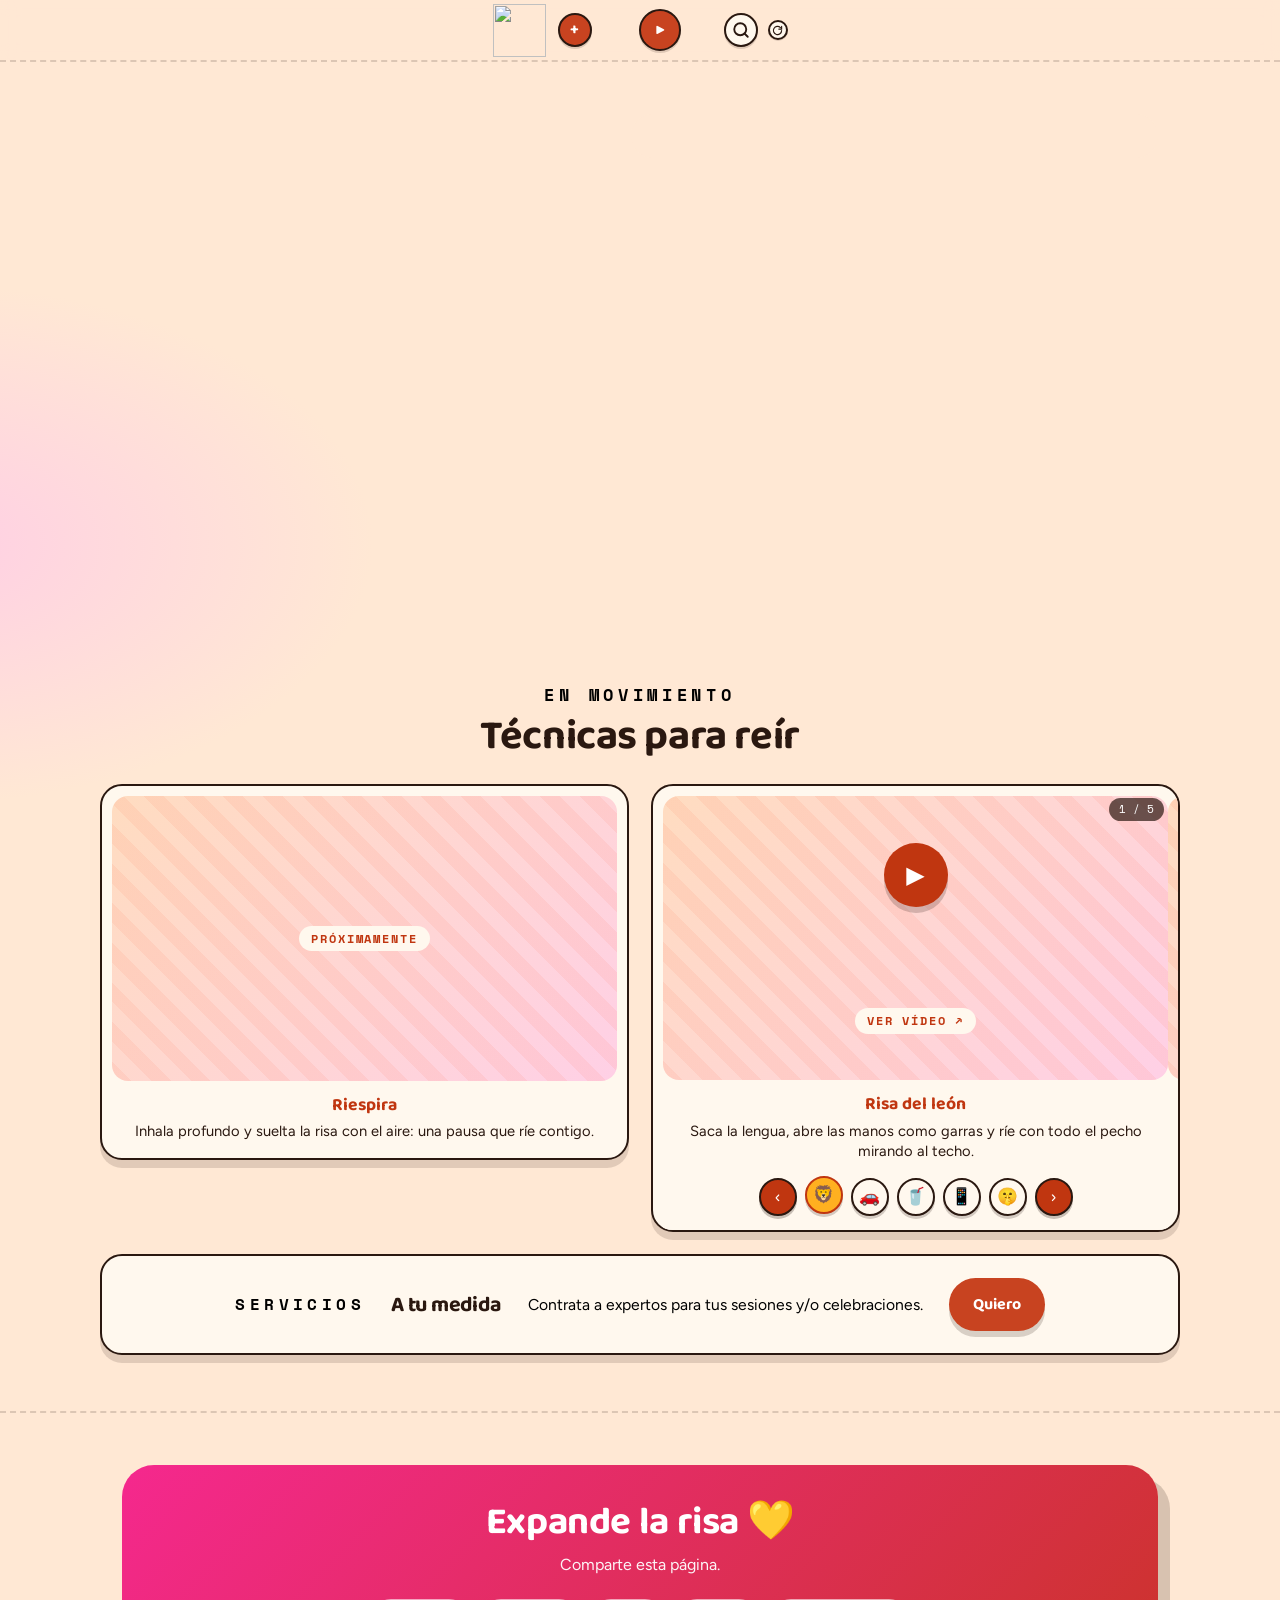
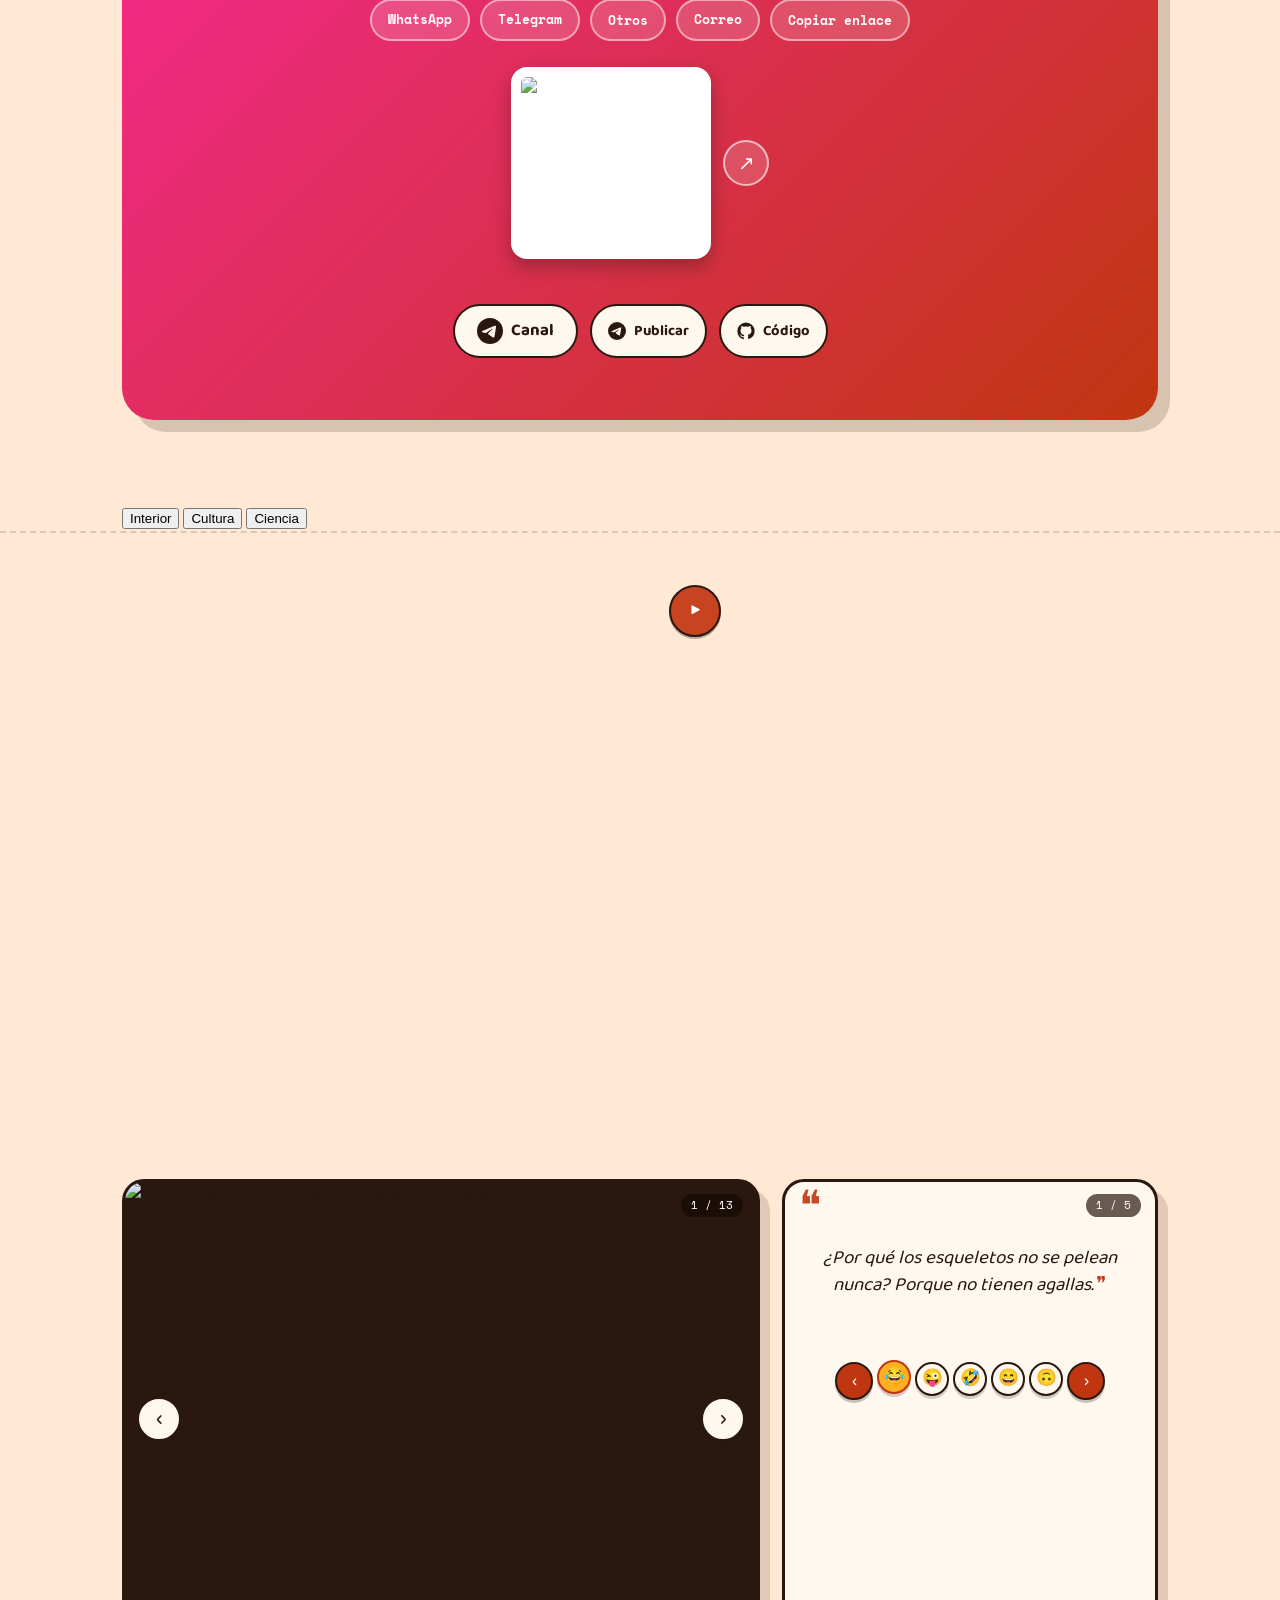
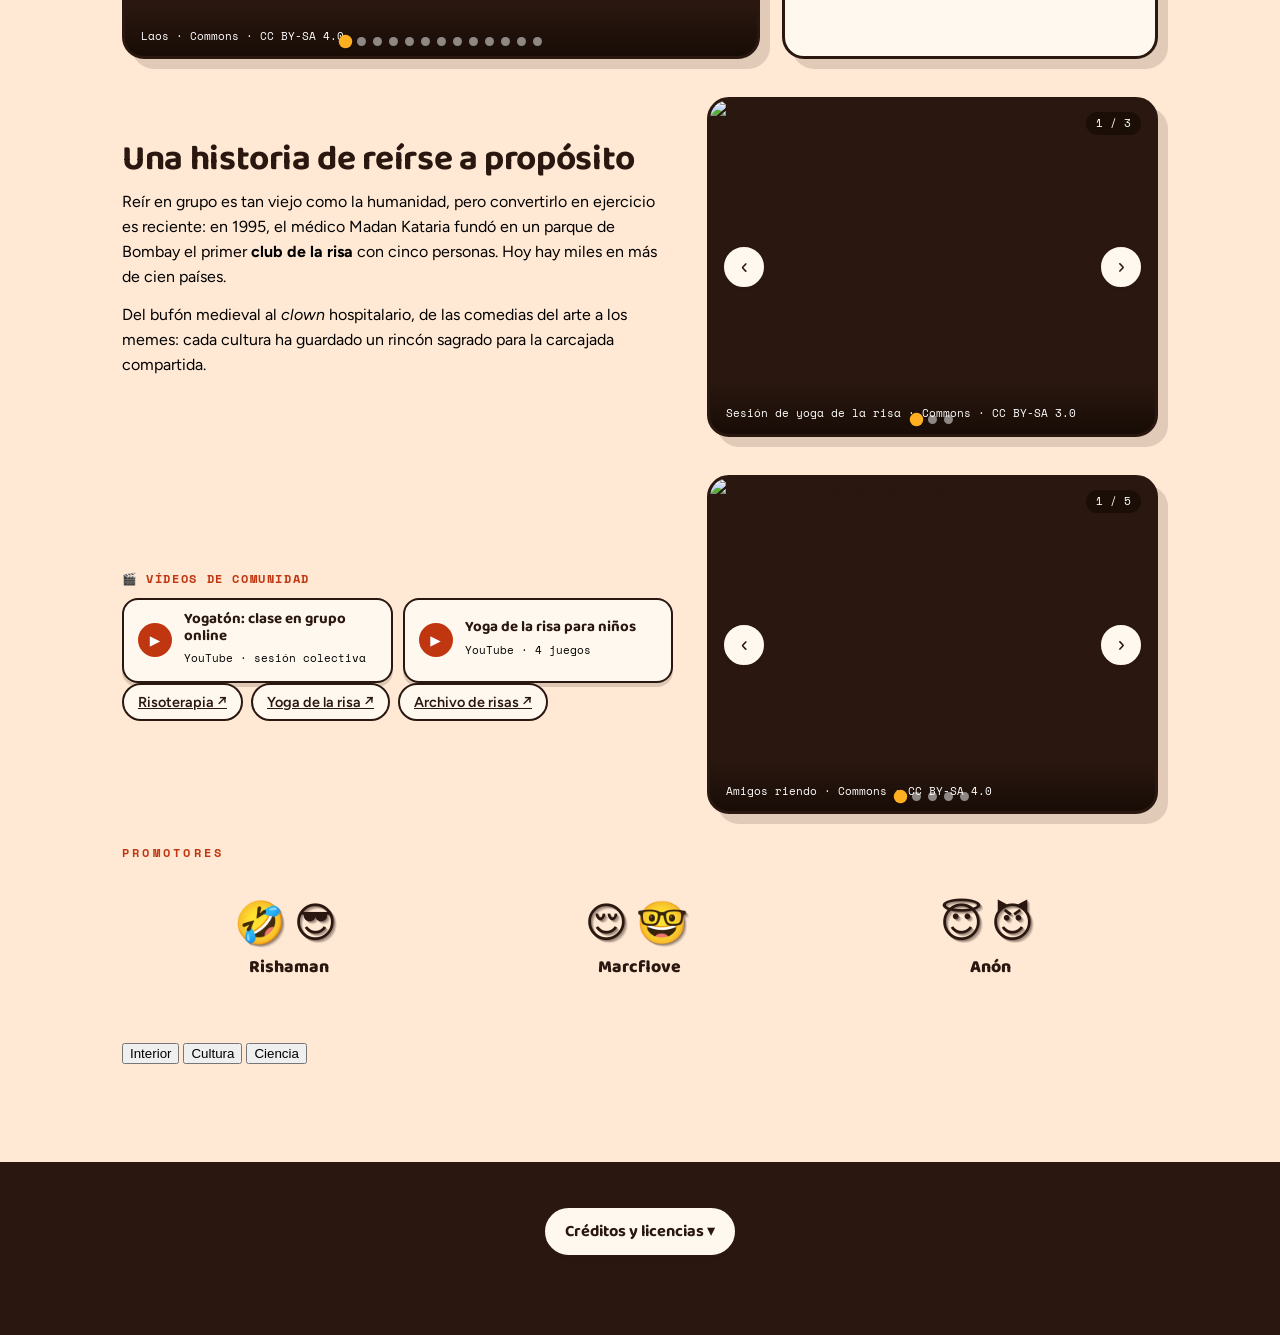
==== commit 80c2de9a: "publish risa from flove/projects/liberada/risa" ====
--- a/index.html
+++ b/index.html
@@ -476,27 +476,6 @@
 .content-section{padding:52px 0; border-top:2px dashed rgba(42,24,16,.16)}
 .sr-only{position:absolute; width:1px; height:1px; padding:0; margin:-1px; overflow:hidden;
   clip:rect(0 0 0 0); white-space:nowrap; border:0}
-/* DEMO · perfil liberada (pasado · presente · futuro) */
-.demo-lead{max-width:52ch; margin:8px auto 0; color:var(--ink-soft); font-size:1.05rem}
-.demo-grid{display:grid; grid-template-columns:repeat(3,1fr); gap:16px; margin-top:26px}
-@media(max-width:760px){.demo-grid{grid-template-columns:1fr}}
-.demo-card{border:2.5px solid var(--ink); border-radius:18px; padding:22px; background:var(--cream);
-  box-shadow:6px 6px 0 rgba(42,24,16,.14); text-align:left}
-.demo-card p{margin:0; color:var(--ink-soft); line-height:1.55; font-size:.95rem}
-.demo-tag{display:inline-block; font-family:var(--mono); font-size:.7rem; letter-spacing:.08em;
-  text-transform:uppercase; padding:2px 10px; border-radius:999px; background:var(--marigold);
-  color:var(--ink); font-weight:700; margin-bottom:10px}
-.demo-url{display:block; font-family:var(--mono); font-weight:700; color:var(--grape);
-  margin-bottom:8px; word-break:break-all; text-decoration:none; border-bottom:2px solid transparent}
-.demo-url:hover{color:var(--persimmon); border-bottom-color:var(--marigold)}
-.demo-past{background:var(--base); opacity:.85}
-.demo-past .demo-tag{background:#ddd; color:var(--ink)}
-.demo-future{border-style:dashed}
-.demo-future .demo-tag{background:var(--grape); color:#fff}
-.demo-download{display:inline-flex; align-items:center; gap:6px; margin-top:12px; padding:8px 16px;
-  border:2px solid var(--ink); border-radius:999px; background:var(--ink); color:#fff;
-  font-size:.8rem; font-weight:700; text-decoration:none; transition:all .15s}
-.demo-download:hover{transform:translateY(-1px); background:var(--grape); border-color:var(--grape)}
 .cs-grid{display:grid; grid-template-columns:1.1fr .9fr; gap:34px; align-items:center}
 .cs-grid.flip{grid-template-columns:.9fr 1.1fr}
 .cs-grid.flip .cs-media, .cs-grid.flip > .slider{order:-1}
@@ -1250,11 +1229,6 @@
           <h2>Una historia de reírse a propósito</h2>
           <p>Reír en grupo es tan viejo como la humanidad, pero convertirlo en ejercicio es reciente: en 1995, el médico Madan Kataria fundó en un parque de Bombay el primer <b>club de la risa</b> con cinco personas. Hoy hay miles en más de cien países.</p>
           <p>Del bufón medieval al <i>clown</i> hospitalario, de las comedias del arte a los memes: cada cultura ha guardado un rincón sagrado para la carcajada compartida.</p>
-          <div class="linkrow">
-            <a href="https://es.wikipedia.org/wiki/Risoterapia" target="_blank" rel="noopener">Risoterapia ↗</a>
-            <a href="https://es.wikipedia.org/wiki/Yoga_de_la_risa" target="_blank" rel="noopener">Yoga de la risa ↗</a>
-            <a href="https://commons.wikimedia.org/wiki/Category:Laughter" target="_blank" rel="noopener">Archivo de risas ↗</a>
-          </div>
         </div>
         <div class="slider" role="region" data-autoplay="6000" aria-roledescription="carrusel" aria-label="Fotos de cultura de la risa">
           <div class="slides">
@@ -1264,7 +1238,34 @@
             </div>
           </div>
       </div>
-      <div class="promo-block">
+      <div class="cs-grid">
+        <div class="cs-text">
+          <div class="videos">
+            <p class="vlabel">🎬 Vídeos de comunidad</p>
+            <div class="vgrid">
+              <a class="vcard" href="https://www.youtube.com/watch?v=yauhbW_Fybo" target="_blank" rel="noopener">
+                <span class="play">▶</span><span><b>Yogatón: clase en grupo online</b><small>YouTube · sesión colectiva</small></span></a>
+              <a class="vcard" href="https://www.youtube.com/watch?v=8LxLBc6FI64" target="_blank" rel="noopener">
+                <span class="play">▶</span><span><b>Yoga de la risa para niños</b><small>YouTube · 4 juegos</small></span></a>
+            </div>
+            <ul class="pill-list">
+              <li><a href="https://es.wikipedia.org/wiki/Risoterapia" target="_blank" rel="noopener">Risoterapia ↗</a></li>
+              <li><a href="https://es.wikipedia.org/wiki/Yoga_de_la_risa" target="_blank" rel="noopener">Yoga de la risa ↗</a></li>
+              <li><a href="https://commons.wikimedia.org/wiki/Category:Laughter" target="_blank" rel="noopener">Archivo de risas ↗</a></li>
+            </ul>
+          </div>
+        </div>
+        <div class="slider" role="region" data-autoplay="5000" aria-roledescription="carrusel" aria-label="Fotos de comunidad riendo">
+          <div class="slides">
+            <figure class="slide"><img src="https://pub-e3cbc6c5f1c945358670af27745479f1.r2.dev/risa/media/amigos.jpg" alt="Grupo de amigos riendo juntos" loading="lazy" onerror="this.onerror=null;this.src='https://commons.wikimedia.org/wiki/Special:FilePath/Laughing_Friends.jpg?width=1100'"><figcaption>Amigos riendo · Commons · CC BY-SA 4.0</figcaption></figure>
+            <figure class="slide"><img src="https://pub-e3cbc6c5f1c945358670af27745479f1.r2.dev/risa/media/amigos2.jpg" alt="Amigos riendo al aire libre" loading="lazy" onerror="this.onerror=null;this.src='https://commons.wikimedia.org/wiki/Special:FilePath/Friends_laughing_(49485806987).jpg?width=1100'"><figcaption>Risas entre amigos · Commons · Dominio público</figcaption></figure>
+            <figure class="slide"><img src="https://pub-e3cbc6c5f1c945358670af27745479f1.r2.dev/risa/media/familia.jpg" alt="Familia y amigos riendo juntos" loading="lazy" onerror="this.onerror=null;this.src='https://commons.wikimedia.org/wiki/Special:FilePath/Family_and_friends_laughing_(49485807057).jpg?width=1100'"><figcaption>Familia y amigos · Commons · Dominio público</figcaption></figure>
+            <figure class="slide"><img src="https://pub-e3cbc6c5f1c945358670af27745479f1.r2.dev/risa/media/amigos3.jpg" alt="Dos amigos charlando y riendo" loading="lazy" onerror="this.onerror=null;this.src='https://commons.wikimedia.org/wiki/Special:FilePath/Two_friends_sitting_together,_chatting_and_laughing.jpg?width=1100'"><figcaption>Charla y risas · Commons · CC BY-SA 4.0</figcaption></figure>
+            <figure class="slide"><img src="https://pub-e3cbc6c5f1c945358670af27745479f1.r2.dev/risa/media/cena-risas.jpg" alt="Personas riendo alrededor de una mesa" loading="lazy" onerror="this.onerror=null;this.src='https://commons.wikimedia.org/wiki/Special:FilePath/People_laughing_at_a_dinner_(4563388022).jpg?width=1100'"><figcaption>Risas en la mesa · Commons · Dominio público</figcaption></figure>
+          </div>
+        </div>
+      </div>
+      <div class="promo-block" id="promotores">
         <p class="eyebrow">Promotores</p>
         <div class="promo-grid">
           <a class="promo-card" href="rishaman.html">
@@ -1279,28 +1280,6 @@
             <span class="promo-emojis">😇😈</span>
             <span class="promo-name">Anón</span>
           </a>
-        </div>
-      </div>
-      <div class="cs-grid">
-        <div class="cs-text">
-          <div class="videos">
-            <p class="vlabel">🎬 Vídeos de comunidad</p>
-            <div class="vgrid">
-              <a class="vcard" href="https://www.youtube.com/watch?v=yauhbW_Fybo" target="_blank" rel="noopener">
-                <span class="play">▶</span><span><b>Yogatón: clase en grupo online</b><small>YouTube · sesión colectiva</small></span></a>
-              <a class="vcard" href="https://www.youtube.com/watch?v=8LxLBc6FI64" target="_blank" rel="noopener">
-                <span class="play">▶</span><span><b>Yoga de la risa para niños</b><small>YouTube · 4 juegos</small></span></a>
-            </div>
-          </div>
-        </div>
-        <div class="slider" role="region" data-autoplay="5000" aria-roledescription="carrusel" aria-label="Fotos de comunidad riendo">
-          <div class="slides">
-            <figure class="slide"><img src="https://pub-e3cbc6c5f1c945358670af27745479f1.r2.dev/risa/media/amigos.jpg" alt="Grupo de amigos riendo juntos" loading="lazy" onerror="this.onerror=null;this.src='https://commons.wikimedia.org/wiki/Special:FilePath/Laughing_Friends.jpg?width=1100'"><figcaption>Amigos riendo · Commons · CC BY-SA 4.0</figcaption></figure>
-            <figure class="slide"><img src="https://pub-e3cbc6c5f1c945358670af27745479f1.r2.dev/risa/media/amigos2.jpg" alt="Amigos riendo al aire libre" loading="lazy" onerror="this.onerror=null;this.src='https://commons.wikimedia.org/wiki/Special:FilePath/Friends_laughing_(49485806987).jpg?width=1100'"><figcaption>Risas entre amigos · Commons · Dominio público</figcaption></figure>
-            <figure class="slide"><img src="https://pub-e3cbc6c5f1c945358670af27745479f1.r2.dev/risa/media/familia.jpg" alt="Familia y amigos riendo juntos" loading="lazy" onerror="this.onerror=null;this.src='https://commons.wikimedia.org/wiki/Special:FilePath/Family_and_friends_laughing_(49485807057).jpg?width=1100'"><figcaption>Familia y amigos · Commons · Dominio público</figcaption></figure>
-            <figure class="slide"><img src="https://pub-e3cbc6c5f1c945358670af27745479f1.r2.dev/risa/media/amigos3.jpg" alt="Dos amigos charlando y riendo" loading="lazy" onerror="this.onerror=null;this.src='https://commons.wikimedia.org/wiki/Special:FilePath/Two_friends_sitting_together,_chatting_and_laughing.jpg?width=1100'"><figcaption>Charla y risas · Commons · CC BY-SA 4.0</figcaption></figure>
-            <figure class="slide"><img src="https://pub-e3cbc6c5f1c945358670af27745479f1.r2.dev/risa/media/cena-risas.jpg" alt="Personas riendo alrededor de una mesa" loading="lazy" onerror="this.onerror=null;this.src='https://commons.wikimedia.org/wiki/Special:FilePath/People_laughing_at_a_dinner_(4563388022).jpg?width=1100'"><figcaption>Risas en la mesa · Commons · Dominio público</figcaption></figure>
-          </div>
         </div>
       </div>
       <nav class="tab-bar tab-bar-foot" aria-label="Ir a otra sección desde Cultura">
@@ -1347,24 +1326,6 @@
           </div>
         </div>
       </div>
-      <div class="cs-grid hack-row">
-        <div class="cs-text">
-          <p class="eyebrow">Hackeando</p>
-          <h2>¿Te montas la risa con nosotros?</h2>
-          <p>Esto es <b>código abierto</b> y se replica en una tarde: clona el repo, lee el estándar, lanza tu propio bot con tu bucket y tu canal. Y si lo tuyo es inventar —bot, web, IA, diseño—, hay sitio para ti: el repo y el grupo están abiertos, entra, prueba, propón.</p>
-          <div class="linkrow">
-            <a href="https://github.com/floveorg/risa" target="_blank" rel="noopener">Código del circuito ↗</a>
-            <a href="https://flove.org/development/" target="_blank" rel="noopener">Desarrollo informático ↗</a>
-          </div>
-        </div>
-        <div class="slider" role="region" data-autoplay="5000" aria-roledescription="carrusel" aria-label="Fotos del equipo montando la réplica">
-          <div class="slides">
-            <figure class="slide"><img src="media/replica-01.jpg" alt="Primera foto del equipo trabajando en la réplica, compartida por Telegram" loading="lazy"><figcaption>En el tajo · Telegram</figcaption></figure>
-            <figure class="slide"><img src="media/replica-02.jpg" alt="Segunda foto del equipo trabajando en la réplica, compartida por Telegram" loading="lazy"><figcaption>En el tajo · Telegram</figcaption></figure>
-            <figure class="slide"><img src="media/replica-03.jpg" alt="Tercera foto del equipo trabajando en la réplica, compartida por Telegram" loading="lazy"><figcaption>En el tajo · Telegram</figcaption></figure>
-          </div>
-        </div>
-      </div>
       <div class="tecnologias">
         <div class="section-head">
           <p class="eyebrow">Techs</p>
@@ -1388,6 +1349,24 @@
             <h4>opencode</h4>
             <p>El asistente de IA con el que se desarrolla: escribe, valida y despliega este mismo código desde la terminal.</p>
           </article>
+        </div>
+      </div>
+      <div class="cs-grid hack-row">
+        <div class="cs-text">
+          <p class="eyebrow">Hackeando</p>
+          <h2>¿Te montas la risa con nosotros?</h2>
+          <p>Esto es <b>código abierto</b> y se replica en una tarde: clona el repo, lee el estándar, lanza tu propio bot con tu bucket y tu canal. Y si lo tuyo es inventar —bot, web, IA, diseño—, hay sitio para ti: el repo y el grupo están abiertos, entra, prueba, propón.</p>
+          <div class="linkrow">
+            <a href="https://github.com/floveorg/risa" target="_blank" rel="noopener">Código del circuito ↗</a>
+            <a href="https://flove.org/development/" target="_blank" rel="noopener">Desarrollo informático ↗</a>
+          </div>
+        </div>
+        <div class="slider" role="region" data-autoplay="5000" aria-roledescription="carrusel" aria-label="Fotos del equipo montando la réplica">
+          <div class="slides">
+            <figure class="slide"><img src="media/replica-01.jpg" alt="Primera foto del equipo trabajando en la réplica, compartida por Telegram" loading="lazy"><figcaption>En el tajo · Telegram</figcaption></figure>
+            <figure class="slide"><img src="media/replica-02.jpg" alt="Segunda foto del equipo trabajando en la réplica, compartida por Telegram" loading="lazy"><figcaption>En el tajo · Telegram</figcaption></figure>
+            <figure class="slide"><img src="media/replica-03.jpg" alt="Tercera foto del equipo trabajando en la réplica, compartida por Telegram" loading="lazy"><figcaption>En el tajo · Telegram</figcaption></figure>
+          </div>
         </div>
       </div>
       <nav class="tab-bar tab-bar-foot" aria-label="Ir a otra sección desde Ciencia">
@@ -1788,10 +1767,10 @@
     document.addEventListener('click', function (e) { if (!dd.contains(e.target) && !ddBtn.contains(e.target)) setDD(false); });
     function ddAct(id, fn) { var b = document.getElementById(id); if (b) b.addEventListener('click', function () { setDD(false); fn(); }); }
     ddAct('dd-entrar', function () { var p = document.getElementById('entrar-page'); if (p) p.hidden = !p.hidden; });
-    ddAct('dd-mejorar', function () { var t = document.getElementById('expande'); if (t) t.scrollIntoView({ behavior: 'smooth' }); });
+    ddAct('dd-mejorar', function () { openModal(document.getElementById('mejorar-modal')); });
     ddAct('dd-sobre-liberada', function () { window.open('https://liberada.net', '_blank', 'noopener'); });
     ddAct('dd-contactar', function () { window.open('https://t.me/RisaLiberadaBot', '_blank', 'noopener'); });
-    ddAct('dd-sobre', function () { document.getElementById('top').scrollIntoView({ behavior: 'smooth' }); });
+    ddAct('dd-sobre', function () { showTab('cultura'); var p = document.getElementById('promotores'); if (p) p.scrollIntoView({ behavior: 'smooth' }); });
   }
 
   /* ── MODALES · subir risa + responder en cadena ── */
@@ -1802,6 +1781,11 @@
   if (openUpload) openUpload.addEventListener('click', function () { openModal(uploadModal); });
   if (umClose) umClose.addEventListener('click', function () { closeModal(uploadModal); });
   if (uploadModal) uploadModal.addEventListener('click', function (e) { if (e.target === uploadModal) closeModal(uploadModal); });
+
+  /* ── MODAL · Mejorar (actualiza tu perfil) ── */
+  var mejorModal = document.getElementById('mejorar-modal'), mmClose = document.getElementById('mm-close');
+  if (mmClose) mmClose.addEventListener('click', function () { closeModal(mejorModal); });
+  if (mejorModal) mejorModal.addEventListener('click', function (e) { if (e.target === mejorModal) closeModal(mejorModal); });
 
   /* ── FOOTER · créditos y licencias desplegables ── */
   var creditsToggle = document.querySelector('.credits-toggle'), creditsBody = document.getElementById('credits-body');
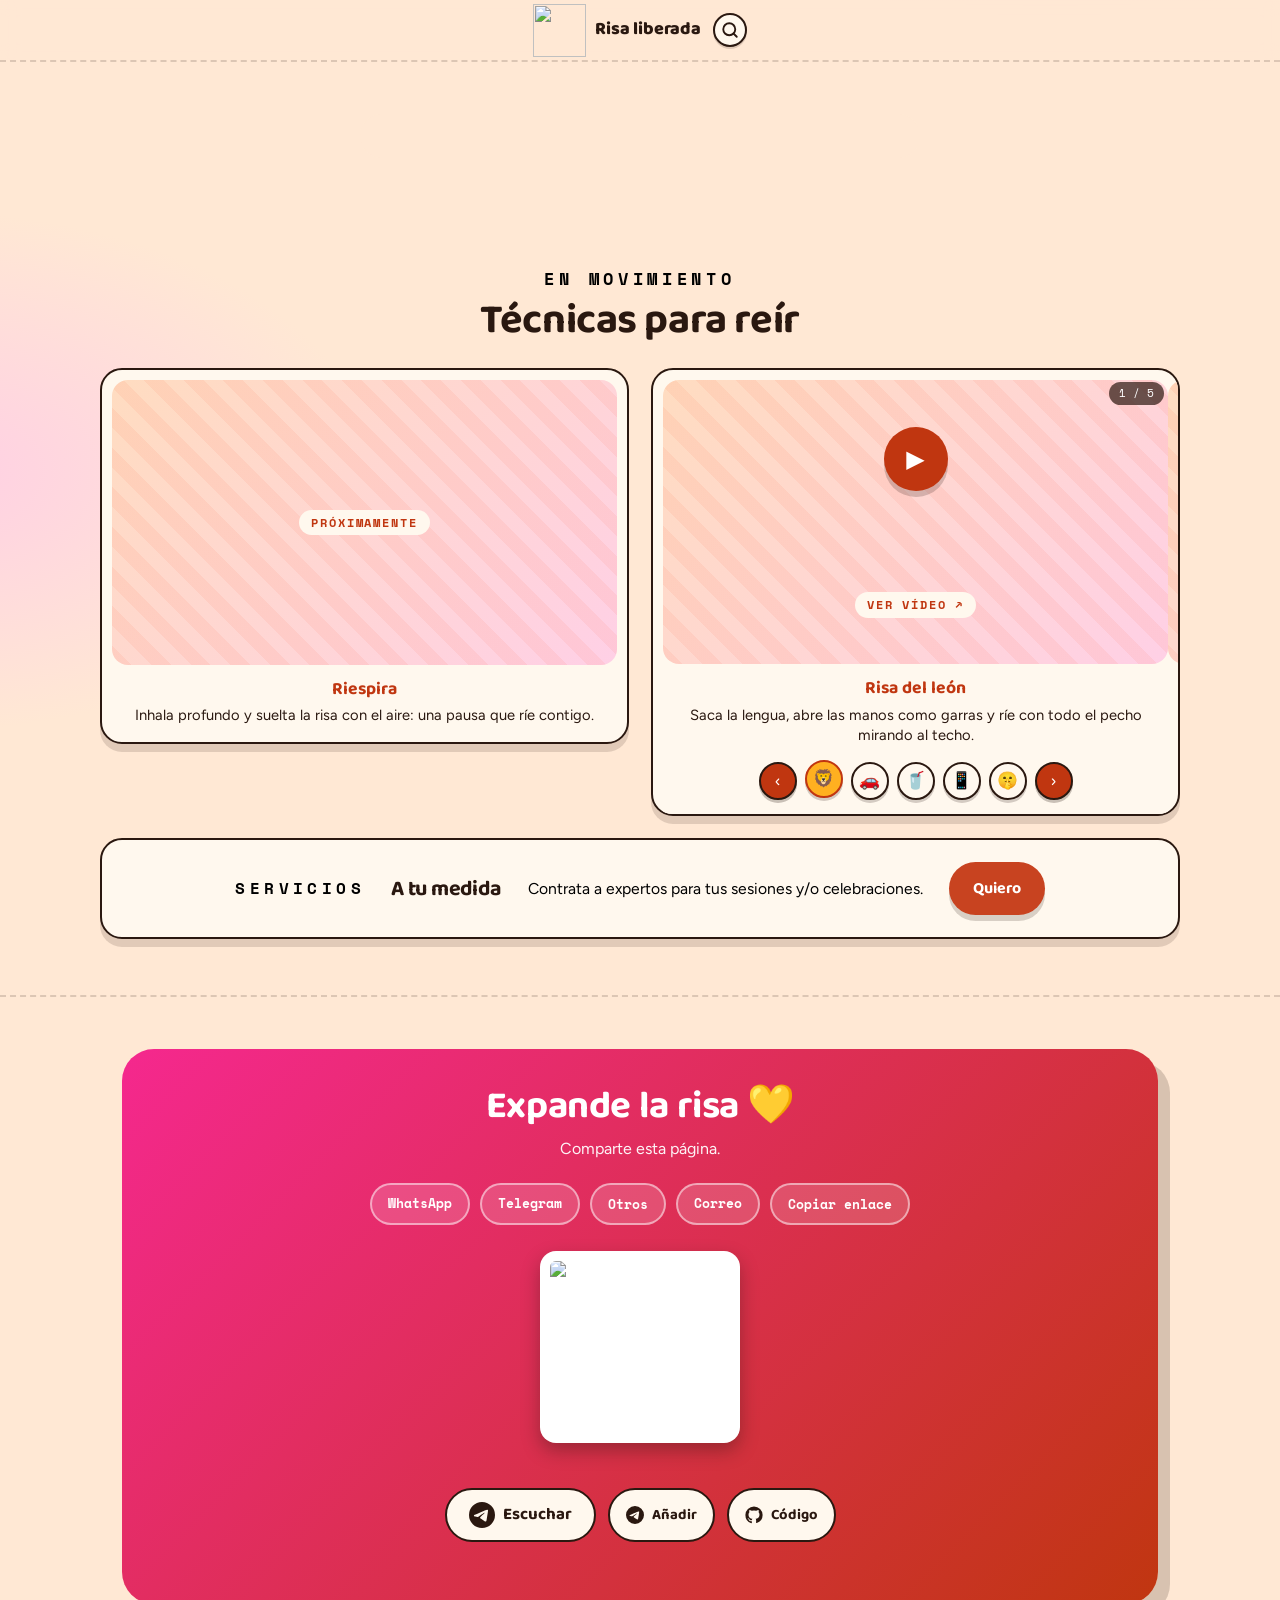
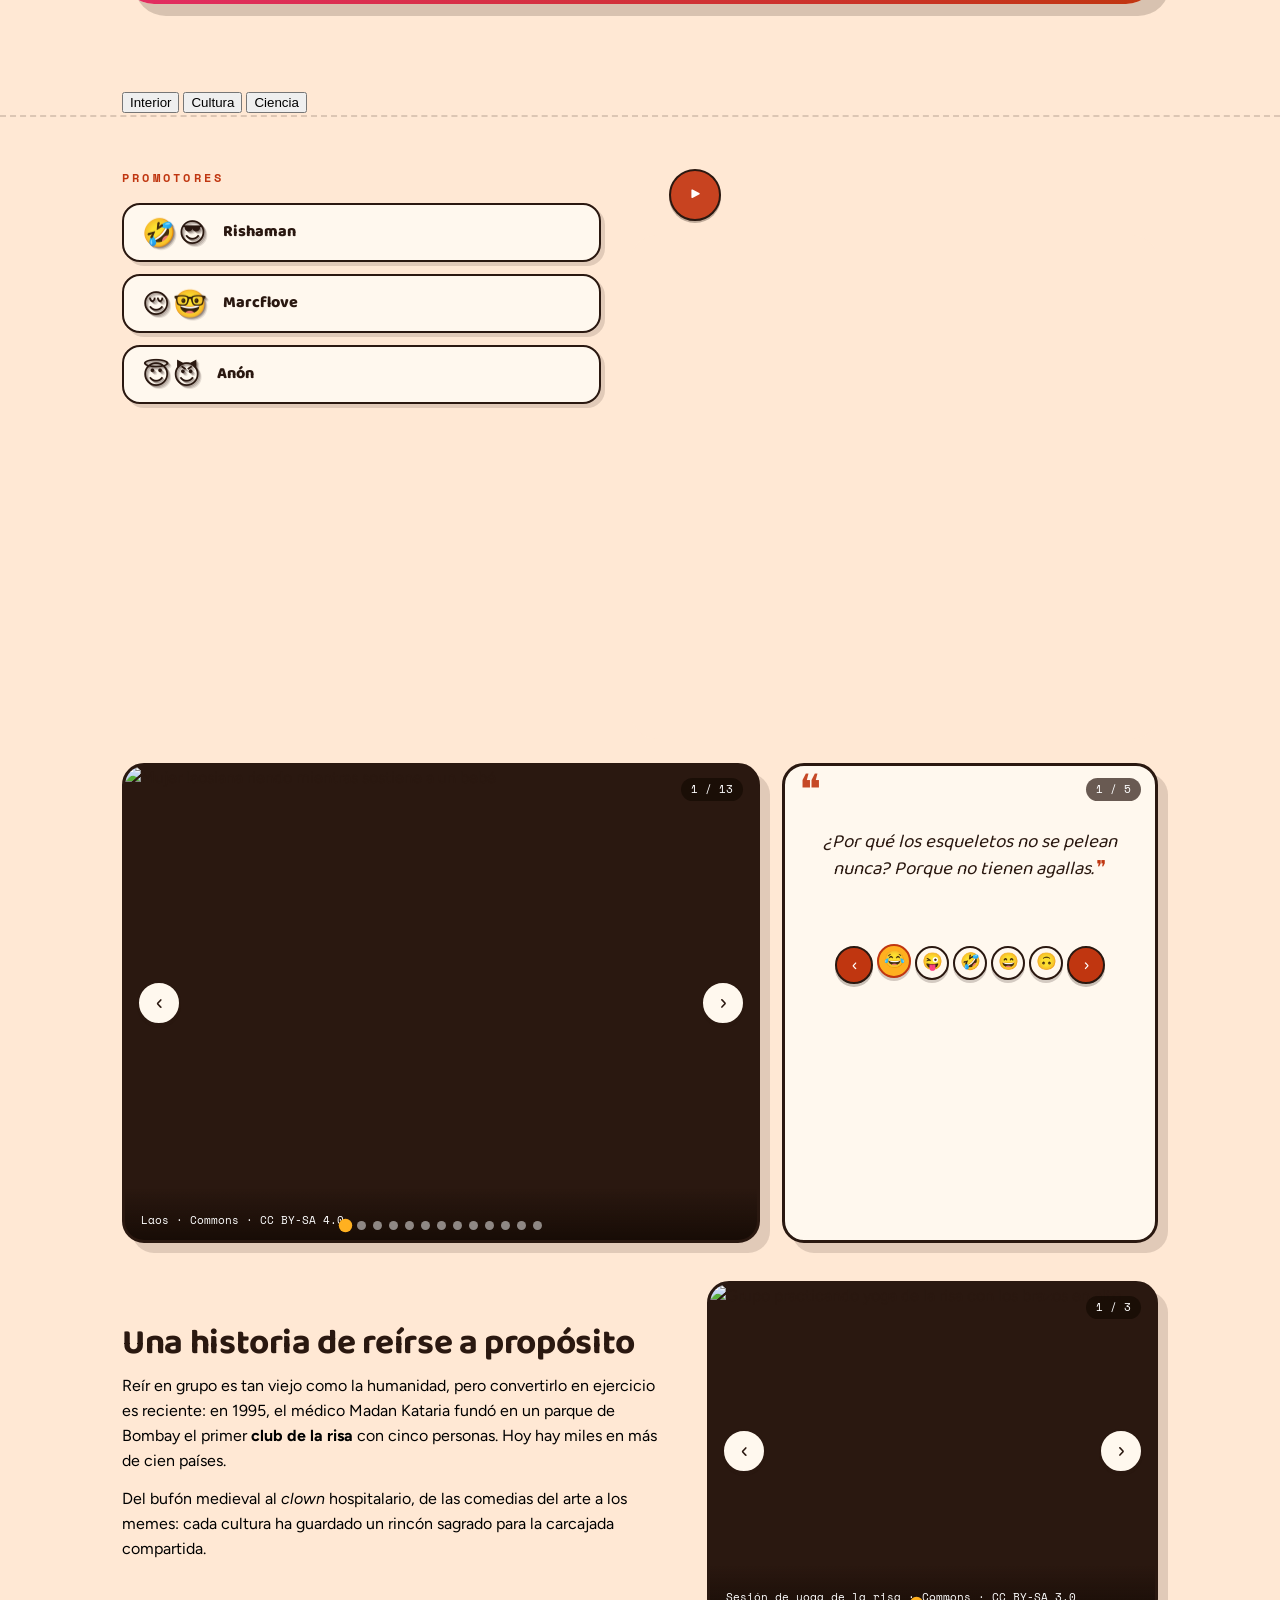
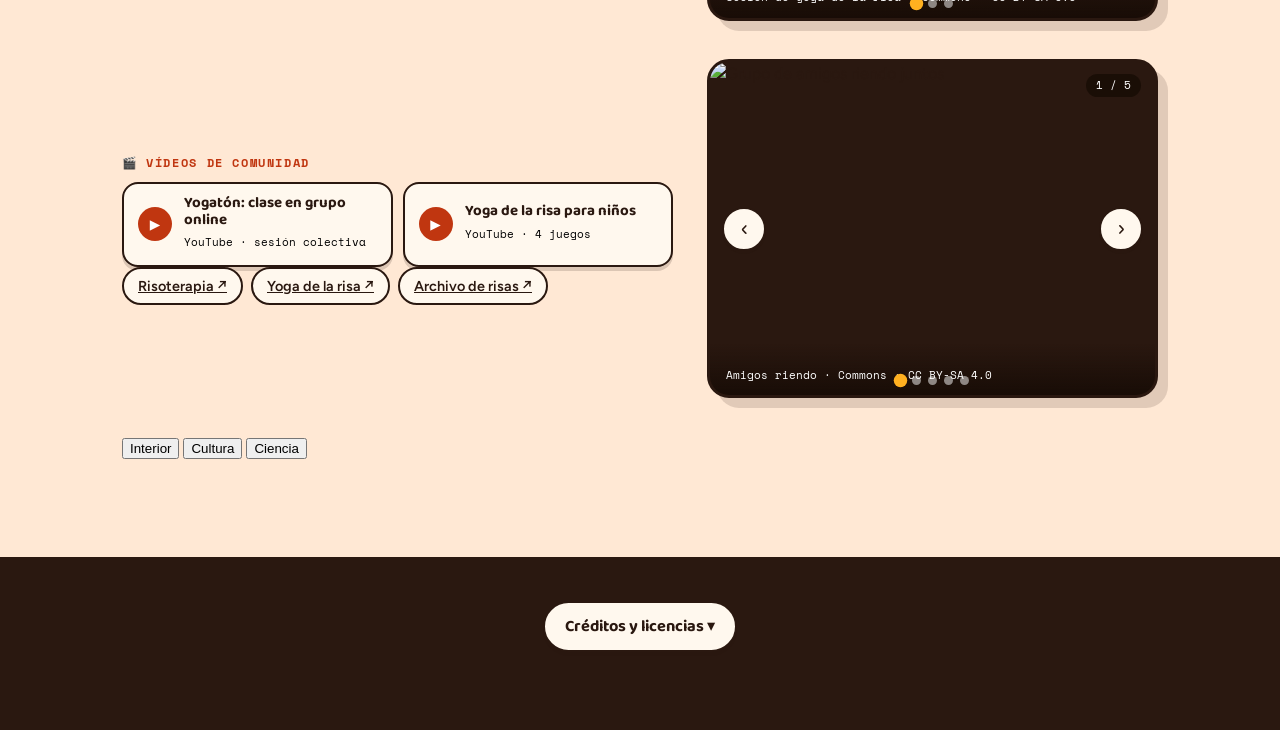
==== commit 75999ed0: "web: brand header + search panel, cultura/ciencia rework, rishaman index route" ====
--- a/index.html
+++ b/index.html
@@ -81,48 +81,28 @@
 .topbar .wrap{display:flex; align-items:center; justify-content:center; gap:12px; height:60px}
 .brand{font-family:var(--disp); font-weight:800; font-size:1.25rem; display:flex; align-items:center; gap:.45em; text-decoration:none; white-space:nowrap}
 .brand-logo{width:53px; height:53px; flex:0 0 auto}
+.brand-title{font-family:var(--disp); font-weight:800; font-size:1.12rem; line-height:1; letter-spacing:-.01em}
 .brand-group{display:flex; align-items:center; gap:10px; min-width:0}
-#open-upload{width:34px; height:34px; min-width:34px; min-height:34px; max-width:34px; max-height:34px; padding:0; padding-top:0; padding-bottom:0; display:grid; place-items:center; flex:0 0 auto; align-self:center; border-radius:50%; font-size:1rem; line-height:1; border:2px solid var(--ink); box-shadow:0 2px 0 rgba(42,24,16,.15)}   /* + un 20% menor, círculo perfecto */
 .btn-icon{width:34px; height:34px; border-radius:50%; border:2px solid var(--ink); background:var(--cream);
   color:var(--ink); display:grid; place-items:center; cursor:pointer; padding:0;
   box-shadow:0 2px 0 rgba(42,24,16,.15); transition:transform .12s, background .12s}
 .btn-icon:hover{background:var(--marigold); transform:translateY(-1px)}
 .btn-icon.open{background:var(--checked); color:#fff}
-/* recarga de risas: mismo diseño, la mitad de tamaño */
-.btn-icon.btn-reload{width:20px; height:20px; box-shadow:0 1px 0 rgba(42,24,16,.15)}
-.btn-icon.btn-reload svg{width:11px; height:11px}
-.btn-reload.spin svg{animation:reloadspin .7s linear infinite}
-@keyframes reloadspin{to{transform:rotate(360deg)}}
-@media(prefers-reduced-motion:reduce){.btn-reload.spin svg{animation:none}}
-.search-panel{display:flex; align-items:center; gap:12px; padding:10px 0; margin-bottom:10px; width:100%}
-.search-panel[hidden]{display:none}
-.search-panel .tag-search{flex:1; max-width:340px}
-.search-panel .media-toggle{flex:none}
-.search-dropdown{position:fixed; top:66px; left:50%; right:auto; transform:translateX(-50%); z-index:50;
-  background:var(--cream); border:2px solid var(--ink); border-radius:12px; padding:10px 14px;
-  box-shadow:6px 6px 0 var(--shadow); display:none; width:min(92vw,380px)}
-.search-dropdown.open{display:flex; flex-direction:column; gap:10px}
-.search-dropdown .tag-search{display:flex; gap:6px; width:100%}
-.search-dropdown .tag-search input{flex:1; min-width:0}
-.search-dropdown .search-suggest-row{display:flex; align-items:center; gap:12px}
-.search-dropdown .search-suggest{flex:1; min-width:0; font-family:var(--mono); font-size:.72rem; line-height:1.35; white-space:nowrap; overflow:hidden; text-overflow:ellipsis}
+/* panel de etiquetas: oculto por defecto, se abre desde la lupa */
+.tag-panel-head{display:flex; flex-direction:column; gap:10px; width:100%; margin-bottom:14px}
+.tag-panel-head .tag-search{max-width:none}
+.tag-panel-head .search-suggest-row{display:flex; align-items:center; gap:12px}
+.tag-panel-head .search-suggest{flex:1; min-width:0; font-family:var(--mono); font-size:.72rem; line-height:1.35; white-space:nowrap; overflow:hidden; text-overflow:ellipsis}
+.tag-panel-head .media-toggle{display:flex; gap:6px; justify-content:flex-end; flex:none; margin-left:auto}
+.tag-panel-head .btn-search{align-self:flex-end}
 .search-suggest .ss-why{color:var(--ink-soft)}
 .search-suggest .ss-tag{color:var(--persimmon); font-weight:700}
-.search-dropdown .media-toggle{display:flex; gap:6px; justify-content:flex-end; flex:none; margin-left:auto}
-.search-dropdown .btn-search{align-self:flex-end}
-.topbar .topbar-transport{display:flex; align-items:center; gap:6px; margin-left:4px}
-.topbar .topbar-transport .tr-btn{width:27px; height:27px; font-size:.75rem; border:2px solid var(--ink);
-  background:var(--cream); color:var(--ink); border-radius:50%; display:grid; place-items:center; cursor:pointer;
-  box-shadow:0 2px 0 rgba(42,24,16,.15); padding:0; line-height:1}
-.topbar .topbar-transport .tr-btn:hover{background:var(--marigold); transform:translateY(-1px)}
-.topbar .topbar-transport .tr-play{background:var(--red-btn); color:#fff; width:42px; height:42px; font-size:1rem}
-.topbar .topbar-transport .tr-play.playing{color:#000}
-@media(max-width:720px){.topbar .topbar-transport{order:5; width:100%; justify-content:center; padding:6px 0 2px}}
 .topbar .btn{padding:9px 16px; font-size:.92rem; box-shadow:0 4px 0 rgba(42,24,16,.18)}
 .topbar .btn .btn-anim{width:1.5em; height:1.5em; margin:-.35em -.45em -.35em 0}
 @media(max-width:720px){
   .topbar .wrap{height:auto; min-height:56px; padding:8px 14px; flex-wrap:wrap; gap:8px}
   .brand{font-size:1.05rem}
+  .brand-title{font-size:.95rem}
   .brand-logo{width:43px; height:43px}
   .brand-group{gap:6px}
   .topbar .btn{padding:7px 12px; font-size:.8rem}
@@ -170,6 +150,7 @@
 /* ============ SECCIÓN GENÉRICA ============ */
 .section{padding:56px 0}
 .section-head{max-width:60ch; margin-bottom:30px}
+.section-cta{margin-top:16px}
 .section-head h2{font-size:clamp(1.7rem,4.5vw,2.6rem); margin:8px 0 10px}
 .section-head h2 a{color:inherit; text-decoration:none; border-bottom:4px solid var(--marigold)}
 .section-head h2 a:hover{color:var(--persimmon)}
@@ -311,6 +292,8 @@
 .reply-btn{flex:0 0 auto; width:27px; height:27px; border-radius:50%; background:#fff; color:var(--ink);
   border:2px solid var(--ink); display:grid; place-items:center; cursor:pointer;
   font-size:.85rem; line-height:1; font-weight:700; box-shadow:0 1px 0 rgba(42,24,16,.2); transition:transform .12s, background .12s}
+.tracklist .reply-btn{display:none}   /* el + de responder se activa solo en la primera playlist */
+#gente-player .reply-btn{display:grid}
 .reply-btn:hover{transform:translateY(-2px) scale(1.05)}
 .reply-btn.on{background:var(--checked); color:#fff}
 .react-chip{flex:0 0 auto; display:inline-flex; align-items:center; gap:3px; border:0;
@@ -369,9 +352,15 @@
 .thread-toggle-line.sub-arrow{transform:translateY(3px)}
 .clip-tag{vertical-align:middle}
 .dd-utils{display:flex;gap:6px;align-items:center;padding:8px 10px}
-.clip-video-btn{flex:0 0 auto;font-family:var(--mono);font-size:.68rem;font-weight:700;padding:3px 10px;
-  border:1.5px solid var(--persimmon);border-radius:999px;background:var(--persimmon);color:#fff;cursor:pointer;line-height:1.4}
+.offscreen-controls{position:absolute;width:0;height:0;overflow:hidden}
+.clip-video-btn{flex:0 0 auto;font-family:var(--mono);font-size:0;font-weight:700;width:28px;height:28px;padding:0;
+  border:0;background:none;color:var(--persimmon);cursor:pointer;line-height:1;
+  display:inline-grid;place-items:center}
+.clip-video-btn::before{content:'';width:22px;height:14px;background:currentColor;
+  -webkit-mask:url("data:image/svg+xml,%3Csvg xmlns='http://www.w3.org/2000/svg' viewBox='2 6 20 12'%3E%3Crect x='2' y='6' width='13' height='12' rx='2'/%3E%3Cpath d='M15 10l7-4v12l-7-4z'/%3E%3C/svg%3E") center/contain no-repeat;
+  mask:url("data:image/svg+xml,%3Csvg xmlns='http://www.w3.org/2000/svg' viewBox='2 6 20 12'%3E%3Crect x='2' y='6' width='13' height='12' rx='2'/%3E%3Cpath d='M15 10l7-4v12l-7-4z'/%3E%3C/svg%3E") center/contain no-repeat}
 .clip-video-btn.on{background:none;color:var(--persimmon)}
+.clip-video-btn.on::before{content:'✕';width:auto;height:auto;background:none;-webkit-mask:none;mask:none;font-size:16px;line-height:1}
 .clip-video-box{width:100%;max-width:100%;padding:6px 0 2px;overflow:hidden;flex:0 0 auto;position:relative;z-index:0}
 .clip-video-box video{width:100%;max-width:100%;height:auto;display:block;border-radius:10px;background:#000}
 @keyframes clipFlash{0%,55%{background:rgba(255,176,32,.42)}100%{background:transparent}}
@@ -405,6 +394,8 @@
 
 /* ============ RISAS DE LA GENTE · chips de etiquetas + playlist ============ */
 .gente-grid{display:grid; grid-template-columns:minmax(0,1fr) minmax(0,1.1fr); gap:30px; align-items:start}
+.gente-grid.tags-hidden{grid-template-columns:minmax(0,1fr)}
+.gente-grid.tags-hidden .tag-col{display:none}
 @media(max-width:820px){.gente-grid{grid-template-columns:1fr}}
 .tag-space{position:relative; width:100%; height:460px; border:none; background:transparent; overflow:hidden; padding:0}
 .chip{position:relative; border:2.5px solid var(--ink); border-radius:999px; background:var(--cream);
@@ -443,6 +434,7 @@
 
 /* transport (izquierda) + toggles audio/vídeo (derecha) · una fila en la columna derecha; el buscador vive en la columna izquierda, centrado arriba */
 .tag-col{display:flex; flex-direction:column; gap:14px; min-width:0; align-items:center}
+.tag-col[hidden]{display:none}
 .tag-col .section-head{margin-bottom:0}
 .player-col{display:flex; flex-direction:column; gap:14px; min-width:0; justify-content:center; align-items:center}
 .player-col .player{width:100%; max-width:560px}
@@ -511,6 +503,18 @@
 .stat{background:var(--cream); border:3px solid var(--ink); border-radius:20px; padding:18px; text-align:center}
 .stat .big{font-family:var(--disp); font-weight:800; font-size:2.1rem; color:var(--persimmon); line-height:1}
 .stat small{color:var(--ink-soft); font-size:.82rem}
+/* pares de datos: dos cifras en una sola tarjeta, unidas por una bisagra */
+.stat-row-pairs{grid-template-columns:1fr 1fr}
+.stat-pair{display:flex; align-items:stretch; padding:0; overflow:hidden; text-align:center}
+.stat-cell{flex:1; min-width:0; display:flex; flex-direction:column; align-items:center; justify-content:center;
+  gap:4px; padding:18px 16px}
+.stat-cell + .stat-cell{border-left:2px dashed rgba(42,24,16,.22)}
+.stat-pair .big{font-size:1.7rem}
+@media(max-width:560px){
+  .stat-row-pairs{grid-template-columns:1fr}
+  .stat-pair{flex-direction:column}
+  .stat-cell + .stat-cell{border-left:none; border-top:2px dashed rgba(42,24,16,.22)}
+}
 
 /* comunidad share */
 .share-card{background:linear-gradient(135deg,var(--magenta),var(--persimmon)); color:#fff;
@@ -525,11 +529,6 @@
 .qr-cell{display:flex; align-items:center; justify-content:center; gap:12px; margin-top:26px}
 .qr-img{display:block; width:clamp(150px,24vw,200px); height:auto; background:#fff; border-radius:16px; padding:8px;
   border:2px solid rgba(255,255,255,.6); box-shadow:0 8px 18px rgba(42,24,16,.35)}
-.qr-share{flex:0 0 auto; width:46px; height:46px; border-radius:50%; border:2px solid rgba(255,255,255,.6);
-  background:rgba(255,255,255,.16); color:#fff; font-size:1.25rem; line-height:1; cursor:pointer;
-  display:flex; align-items:center; justify-content:center; transition:background .12s, color .12s}
-.qr-share:hover{background:#fff; color:var(--persimmon)}
-
 /* ============ SLIDER (carrusel de fotos) ============ */
 .slider{position:relative; border-radius:22px; overflow:hidden; border:3px solid var(--ink);
   box-shadow:10px 10px 0 rgba(42,24,16,.14); background:var(--ink)}
@@ -787,11 +786,19 @@
 .chan-link:hover{background:var(--marigold)}
 .chan-link.chan-big{font-size:1.05rem; padding:12px 22px}
 .promo-block{margin-top:30px}
-.promo-grid{display:grid; grid-template-columns:repeat(3,1fr); gap:16px; margin:18px 0 4px}
-@media(max-width:820px){.promo-grid{grid-template-columns:1fr}}
+/* Promotores vive en la columna libre de Cultura, en vertical */
+.promo-side{margin-top:0; align-self:start; min-width:0}
+.promo-side .eyebrow{margin:0}
+.promo-list{display:flex; flex-direction:column; gap:12px; margin-top:16px}
 .promo-card{display:flex; flex-direction:column; align-items:center; gap:10px; text-decoration:none; color:var(--ink);
   padding:22px 14px; transition:transform .12s}
 .promo-card:hover{transform:translateY(-4px)}
+.promo-list .promo-card{flex-direction:row; align-items:center; justify-content:flex-start; gap:14px;
+  padding:14px 18px; background:var(--cream); border:2.5px solid var(--ink); border-radius:18px;
+  box-shadow:4px 4px 0 rgba(42,24,16,.14)}
+.promo-list .promo-emojis{font-size:1.7rem; letter-spacing:.08em}
+.promo-list .promo-name{font-size:1rem}
+@media(max-width:820px){.gente-grid .promo-side{order:2}}
 
 /* ============ TECNOLOGÍAS · RÉPLICA DEL SISTEMA ============ */
 .tecnologias{margin-top:46px}
@@ -856,6 +863,8 @@
 .brand-dropdown a:hover,.brand-dropdown button:hover{background:var(--marigold)}
 .brand-dropdown .dd-sep{height:1px; background:rgba(42,24,16,.12); margin:4px 0}
 .brand-dropdown .dd-sub{padding-left:28px}
+.brand-dropdown .dd-plus{display:inline-grid; place-items:center; width:1.15em; height:1.15em; margin-right:.45em;
+  border-radius:50%; background:var(--marigold); color:var(--ink); font-weight:900; line-height:1; vertical-align:-.12em}
 /* ============ DIAGRAM (full width, no bg/borders) ============ */
 .rtab-panel figure{margin:22px -22px 6px; width:calc(100% + 44px)}
 .rtab-panel figure img{width:100%; height:auto; border:none; border-radius:0; display:block;
@@ -920,14 +929,15 @@
 <header class="topbar">
   <div class="wrap">
     <div class="brand-wrap">
-      <a class="brand" id="brand-logo" href="#top" role="button" aria-expanded="false" aria-controls="brand-dd" title="Clicka para Menú" data-aria-es="Clicka para Menú" data-aria-en="Click for menu">
+      <a class="brand" id="brand-logo" href="#top" role="button" aria-expanded="false" aria-controls="brand-dd" aria-label="Menú" title="Abrir menú" data-aria-es="Abrir menú" data-aria-en="Open menu">
         <img class="brand-logo" src="https://pub-e3cbc6c5f1c945358670af27745479f1.r2.dev/risa/media/logos/15-guino-anim-guina.svg" alt="" width="53" height="53" onerror="this.onerror=null;this.src='https://pub-e3cbc6c5f1c945358670af27745479f1.r2.dev/risa/media/logos/15-guino.svg'">
-        
+        <span class="brand-title">Risa liberada</span>
       </a>
       <nav class="brand-dropdown" id="brand-dd" aria-label="Menú principal" data-aria-es="Menú principal" data-aria-en="Main menu">
         <a href="#top"><span class="es" lang="es">Inicio</span><span class="en" lang="en">Home</span></a>
-        <button type="button" class="benefits-btn" id="dd-porque" data-bubbles="right"><span class="es" lang="es">Porque</span><span class="en" lang="en">Because</span></button>
-        <button type="button" id="dd-sobre"><span class="es" lang="es">Sobre nos</span><span class="en" lang="en">About us</span></button>
+        <button type="button" class="benefits-btn" id="dd-porque" data-bubbles="right"><span class="es" lang="es">Porque...</span><span class="en" lang="en">Because...</span></button>
+        <button type="button" id="dd-sobre"><span class="es" lang="es">Sobre nosotros</span><span class="en" lang="en">About us</span></button>
+        <button type="button" id="dd-add-laugh"><span class="dd-plus" aria-hidden="true">+</span><span class="es" lang="es">Añadir risa</span><span class="en" lang="en">Add laugh</span></button>
         <button type="button" id="dd-entrar"><span class="es" lang="es">Entrar</span><span class="en" lang="en">Sign in</span></button>
         <div class="dd-sep"></div>
         <button type="button" id="dd-mejorar" aria-expanded="false"><span class="es" lang="es">Mejorar ▾</span><span class="en" lang="en">Upgrade ▾</span></button>
@@ -950,35 +960,7 @@
       </nav>
     </div>
     <div class="brand-group">
-      <button class="btn btn-primary" type="button" id="open-upload" title="Publicar risa" aria-label="Publicar risa" data-aria-es="Publicar risa" data-aria-en="Share a laugh">+</button>
-        <div class="transport topbar-transport" role="group" aria-label="Controles de reproducción" data-aria-es="Controles de reproducción" data-aria-en="Playback controls">
-          <button class="tr-btn" type="button" id="gente-prev" data-prev aria-label="Pista anterior" data-aria-es="Pista anterior" data-aria-en="Previous track">‹</button>
-          <button class="tr-btn tr-play" type="button" id="gente-play" data-play aria-label="Reproducir" title="Escuchar risas" data-aria-es="Reproducir" data-aria-en="Play">▶</button>
-          <button class="tr-btn" type="button" id="gente-next" data-next aria-label="Pista siguiente" data-aria-es="Pista siguiente" data-aria-en="Next track">›</button>
-        </div>
-      <div style="position:relative">
-        <button class="btn-icon" type="button" id="toggle-search" title="Buscar" aria-label="Buscar" data-aria-es="Buscar" data-aria-en="Search"><svg viewBox="0 0 24 24" width="18" height="18" fill="none" stroke="currentColor" stroke-width="2.5" stroke-linecap="round" stroke-linejoin="round"><circle cx="11" cy="11" r="8"/><path d="M21 21l-4.35-4.35"/></svg></button>
-        <div class="search-dropdown" id="search-dropdown">
-          <div class="tag-search">
-            <input id="dd-search-input" type="search" placeholder="Título, tags, usuario…" data-ph-es="Título, tags, usuario…" data-ph-en="Title, tags, user…" autocomplete="off" aria-label="Buscar por etiqueta, título o nombre de las risas" data-aria-es="Buscar por etiqueta, título o nombre de las risas" data-aria-en="Search by tag, title or name of the laughs">
-            <button id="dd-search-btn" type="button" class="btn btn-primary btn-search"><span class="es" lang="es">Buscar</span><span class="en" lang="en">Search</span></button>
-          </div>
-          <div class="search-suggest-row">
-            <div class="search-suggest" id="search-suggest" aria-live="polite">
-              <span class="ss-why" id="search-suggest-why"></span>
-            </div>
-            <div class="media-toggle" role="group" aria-label="Tipo de risas de la playlist: filtrar por audio o vídeo" data-aria-es="Tipo de risas de la playlist: filtrar por audio o vídeo" data-aria-en="Playlist laugh type: filter by audio or video">              <button type="button" class="mt-btn mt-audio" id="dd-mt-audio" data-media="audio" aria-pressed="true" aria-label="Filtrar audios" title="Filtrar audios" data-aria-es="Filtrar audios" data-aria-en="Filter audio">
-                <svg viewBox="0 0 24 24" width="17" height="17" aria-hidden="true" fill="none" stroke="currentColor" stroke-width="2" stroke-linecap="round" stroke-linejoin="round"><path d="M11 5 6 9H2v6h4l5 4V5z"/><path d="M15.54 8.46a5 5 0 0 1 0 7.07"/></svg>
-              </button>
-              <button type="button" class="mt-btn mt-video" id="dd-mt-video" data-media="video" aria-pressed="false" aria-label="Filtrar vídeos" title="Filtrar vídeos">
-                <svg viewBox="0 0 24 24" width="17" height="17" aria-hidden="true" fill="none" stroke="currentColor" stroke-width="2" stroke-linecap="round" stroke-linejoin="round"><rect x="2" y="6" width="13" height="12" rx="2"/><path d="m15 10 7-4v12l-7-4"/></svg>
-              </button>
-            </div>
-          </div>
-        </div>
-      </div>
-      <button class="btn-icon btn-reload" type="button" id="reload-feed" title="Recargar risas" aria-label="Recargar risas" data-aria-es="Recargar risas" data-aria-en="Reload laughs"><svg viewBox="0 0 24 24" width="14" height="14" aria-hidden="true" fill="none" stroke="currentColor" stroke-width="2.5" stroke-linecap="round" stroke-linejoin="round"><path d="M21 12a9 9 0 1 1-2.64-6.36"/><path d="M21 3v6h-6"/></svg></button>
-
+      <button class="btn-icon" type="button" id="toggle-search" title="Buscar" aria-label="Buscar" aria-controls="tag-panel" aria-expanded="false" data-aria-es="Buscar" data-aria-en="Search"><svg viewBox="0 0 24 24" width="18" height="18" fill="none" stroke="currentColor" stroke-width="2.5" stroke-linecap="round" stroke-linejoin="round"><circle cx="11" cy="11" r="8"/><path d="M21 21l-4.35-4.35"/></svg></button>
     </div>
   </div>
 </header>
@@ -996,7 +978,7 @@
        publicación del autor. -->
   <section class="content-section" id="userpage" aria-label="Página de autor" data-aria-es="Página de autor" data-aria-en="Author page" hidden>
     <div class="wrap userpage-wrap">
-      <a class="up-back" href="#playlist"><span class="es" lang="es">← Volver a las risas</span><span class="en" lang="en">← Back to the laughs</span></a>
+      <a class="up-back" href="#gente"><span class="es" lang="es">← Volver a las risas</span><span class="en" lang="en">← Back to the laughs</span></a>
       <header class="up-head">
         <span class="up-avatar" id="up-avatar" aria-hidden="true">?</span>
         <div>
@@ -1018,7 +1000,7 @@
        subdominio) se hace desde el bot: /name y /usuario. -->
   <section class="content-section" id="entrar-page" aria-label="Miniapp de perfil" data-aria-es="Miniapp de perfil" data-aria-en="Profile miniapp" hidden>
     <div class="wrap entrar-wrap">
-      <a class="up-back" href="#playlist"><span class="es" lang="es">← Volver a las risas</span><span class="en" lang="en">← Back to the laughs</span></a>
+      <a class="up-back" href="#gente"><span class="es" lang="es">← Volver a las risas</span><span class="en" lang="en">← Back to the laughs</span></a>
       <header class="up-head">
         <span class="up-avatar" aria-hidden="true">🌐</span>
         <div>
@@ -1040,14 +1022,33 @@
   <!-- ============ 1 · RISAS DE LA GENTE ============ -->
   <section class="content-section" id="gente" aria-label="Risas de la gente" data-aria-es="Risas de la gente" data-aria-en="People's laughs">
     <div class="wrap">
-      <div class="gente-grid">
-        <div class="tag-col">
+      <div class="gente-grid tags-hidden" id="gente-grid">
+        <div class="tag-col" id="tag-panel" hidden>
+          <div class="tag-panel-head">
+            <div class="tag-search">
+              <input id="dd-search-input" type="search" placeholder="Título, tags, usuario…" data-ph-es="Título, tags, usuario…" data-ph-en="Title, tags, user…" autocomplete="off" aria-label="Buscar por etiqueta, título o nombre de las risas" data-aria-es="Buscar por etiqueta, título o nombre de las risas" data-aria-en="Search by tag, title or name of the laughs">
+              <button id="dd-search-btn" type="button" class="btn btn-primary btn-search"><span class="es" lang="es">Buscar</span><span class="en" lang="en">Search</span></button>
+            </div>
+            <div class="search-suggest-row">
+              <div class="search-suggest" id="search-suggest" aria-live="polite">
+                <span class="ss-why" id="search-suggest-why"></span>
+              </div>
+              <div class="media-toggle" role="group" aria-label="Tipo de risas de la playlist: filtrar por audio o vídeo" data-aria-es="Tipo de risas de la playlist: filtrar por audio o vídeo" data-aria-en="Playlist laugh type: filter by audio or video">
+                <button type="button" class="mt-btn mt-audio" id="dd-mt-audio" data-media="audio" aria-pressed="true" aria-label="Filtrar audios" title="Filtrar audios" data-aria-es="Filtrar audios" data-aria-en="Filter audio">
+                  <svg viewBox="0 0 24 24" width="17" height="17" aria-hidden="true" fill="none" stroke="currentColor" stroke-width="2" stroke-linecap="round" stroke-linejoin="round"><path d="M11 5 6 9H2v6h4l5 4V5z"/><path d="M15.54 8.46a5 5 0 0 1 0 7.07"/></svg>
+                </button>
+                <button type="button" class="mt-btn mt-video" id="dd-mt-video" data-media="video" aria-pressed="false" aria-label="Filtrar vídeos" title="Filtrar vídeos">
+                  <svg viewBox="0 0 24 24" width="17" height="17" aria-hidden="true" fill="none" stroke="currentColor" stroke-width="2" stroke-linecap="round" stroke-linejoin="round"><rect x="2" y="6" width="13" height="12" rx="2"/><path d="m15 10 7-4v12l-7-4"/></svg>
+                </button>
+              </div>
+            </div>
+          </div>
           <div class="tag-space flowing" id="tag-space" role="group" aria-label="Etiquetas de las risas: pulsa un chip para filtrar la playlist, o Recientes para deseleccionar todas" data-aria-es="Etiquetas de las risas: pulsa un chip para filtrar la playlist, o Recientes para deseleccionar todas" data-aria-en="Laugh tags: tap a chip to filter the playlist, or Recent to clear all"></div>
         </div>
         <div class="player-col">
-          <div style="position:absolute;width:0;height:0;overflow:hidden" aria-hidden="true">
-            <button type="button" id="mt-audio" data-media="audio" aria-pressed="true"></button>
-            <button type="button" id="mt-video" data-media="video" aria-pressed="false"></button>
+          <div class="offscreen-controls" aria-hidden="true">
+            <button type="button" id="mt-audio" data-media="audio" aria-pressed="true" tabindex="-1"></button>
+            <button type="button" id="mt-video" data-media="video" aria-pressed="false" tabindex="-1"></button>
           </div>
           <div class="player" id="gente-player">
             <ul class="tracklist"></ul>
@@ -1135,17 +1136,16 @@
         </div>
         <div class="qr-cell">
           <img class="qr-img" src="rievolucio-qr.jpg" alt="Código QR de Risa liberada: escanéalo para abrir la web" data-alt-es="Código QR de Risa liberada: escanéalo para abrir la web" data-alt-en="Risa liberada QR code: scan it to open the web" width="200" height="191">
-          <button class="qr-share" id="qr-share" type="button" aria-label="Compartir el código QR" data-aria-es="Compartir el código QR" data-aria-en="Share the QR code">↗</button>
         </div>
         <div id="copy-note" aria-live="polite"></div>
         <div class="chan-grid">
             <a class="chan-link chan-big" href="https://t.me/risaliberada" target="_blank" rel="noopener">
               <svg viewBox="0 0 24 24" width="26" height="26" fill="currentColor" aria-hidden="true"><path d="M11.944 0A12 12 0 0 0 0 12a12 12 0 0 0 12 12 12 12 0 0 0 12-12A12 12 0 0 0 12 0a12 12 0 0 0-.056 0zm4.962 7.224c.1-.002.321.023.465.14a.506.506 0 0 1 .171.325c.016.093.036.306.02.472-.18 1.898-.962 6.502-1.36 8.627-.168.9-.499 1.201-.82 1.23-.696.065-1.225-.46-1.9-.902-1.056-.693-1.653-1.124-2.678-1.8-1.185-.78-.417-1.21.258-1.91.177-.184 3.247-2.977 3.307-3.23.007-.032.014-.15-.056-.212s-.174-.041-.249-.024c-.106.024-1.793 1.14-5.061 3.345-.48.33-.913.49-1.302.48-.428-.008-1.252-.241-1.865-.44-.752-.245-1.349-.374-1.297-.789.027-.216.325-.437.893-.663 3.498-1.524 5.83-2.529 6.998-3.014 3.332-1.386 4.025-1.627 4.476-1.635z"/></svg>
-              <span class="es" lang="es">Canal</span><span class="en" lang="en">Channel</span>
+              <span class="es" lang="es">Escuchar</span><span class="en" lang="en">Hear</span>
             </a>
             <a class="chan-link" href="https://t.me/RisaLiberadaBot" target="_blank" rel="noopener">
               <svg viewBox="0 0 24 24" width="18" height="18" fill="currentColor" aria-hidden="true"><path d="M11.944 0A12 12 0 0 0 0 12a12 12 0 0 0 12 12 12 12 0 0 0 12-12A12 12 0 0 0 12 0a12 12 0 0 0-.056 0zm4.962 7.224c.1-.002.321.023.465.14a.506.506 0 0 1 .171.325c.016.093.036.306.02.472-.18 1.898-.962 6.502-1.36 8.627-.168.9-.499 1.201-.82 1.23-.696.065-1.225-.46-1.9-.902-1.056-.693-1.653-1.124-2.678-1.8-1.185-.78-.417-1.21.258-1.91.177-.184 3.247-2.977 3.307-3.23.007-.032.014-.15-.056-.212s-.174-.041-.249-.024c-.106.024-1.793 1.14-5.061 3.345-.48.33-.913.49-1.302.48-.428-.008-1.252-.241-1.865-.44-.752-.245-1.349-.374-1.297-.789.027-.216.325-.437.893-.663 3.498-1.524 5.83-2.529 6.998-3.014 3.332-1.386 4.025-1.627 4.476-1.635z"/></svg>
-              <span class="es" lang="es">Publicar</span><span class="en" lang="en">Share</span>
+              <span class="es" lang="es">Añadir</span><span class="en" lang="en">Add</span>
             </a>
             <a class="chan-link" href="https://flove.org/development/#telegram2web" target="_blank" rel="noopener">
               <svg viewBox="0 0 24 24" width="18" height="18" fill="currentColor" aria-hidden="true"><path d="M12 .5A11.5 11.5 0 0 0 .5 12a11.5 11.5 0 0 0 7.86 10.92c.58.1.79-.25.79-.56v-2c-3.2.7-3.87-1.54-3.87-1.54-.52-1.33-1.28-1.69-1.28-1.69-1.04-.71.08-.7.08-.7 1.15.08 1.76 1.18 1.76 1.18 1.03 1.76 2.7 1.25 3.36.96.1-.75.4-1.25.72-1.54-2.55-.29-5.23-1.28-5.23-5.68 0-1.26.45-2.28 1.18-3.09-.12-.29-.51-1.46.11-3.05 0 0 .96-.31 3.15 1.18a11 11 0 0 1 5.74 0c2.19-1.49 3.15-1.18 3.15-1.18.62 1.59.23 2.76.11 3.05.73.81 1.18 1.83 1.18 3.09 0 4.41-2.69 5.38-5.25 5.67.41.35.77 1.04.77 2.1v3.12c0 .31.21.67.8.56A11.5 11.5 0 0 0 23.5 12 11.5 11.5 0 0 0 12 .5z"/></svg>
@@ -1168,9 +1168,23 @@
 <section class="content-section tab-panel" id="cultura" aria-label="Risas del mundo">
     <div class="wrap">
       <div class="gente-grid">
-        <div class="tag-col">
-            <div class="tag-space flowing" id="world-tag-space" role="group" aria-label="Categorías de risas del mundo: pulsa un chip para filtrar la playlist"></div>
+        <div class="promo-block promo-side" id="promotores">
+          <p class="eyebrow">Promotores</p>
+          <div class="promo-list">
+            <a class="promo-card" href="rishaman/index.html">
+              <span class="promo-emojis">🤣😎</span>
+              <span class="promo-name">Rishaman</span>
+            </a>
+            <a class="promo-card" href="https://flove.org/users/marc" target="_blank" rel="noopener">
+              <span class="promo-emojis">😌🤓</span>
+              <span class="promo-name">Marcflove</span>
+            </a>
+            <a class="promo-card" href="https://t.me/RisaLiberadaBot" target="_blank" rel="noopener">
+              <span class="promo-emojis">😇😈</span>
+              <span class="promo-name">Anón</span>
+            </a>
           </div>
+        </div>
           <div class="player-col">
             <div class="title-head">
               <div class="transport" role="group" aria-label="Controles de reproducción" data-aria-es="Controles de reproducción" data-aria-en="Playback controls">
@@ -1265,23 +1279,6 @@
           </div>
         </div>
       </div>
-      <div class="promo-block" id="promotores">
-        <p class="eyebrow">Promotores</p>
-        <div class="promo-grid">
-          <a class="promo-card" href="rishaman.html">
-            <span class="promo-emojis">🤣😎</span>
-            <span class="promo-name">Rishaman</span>
-          </a>
-          <a class="promo-card" href="https://flove.org/users/marc" target="_blank" rel="noopener">
-            <span class="promo-emojis">😌🤓</span>
-            <span class="promo-name">Marcflove</span>
-          </a>
-          <a class="promo-card" href="https://t.me/RisaLiberadaBot" target="_blank" rel="noopener">
-            <span class="promo-emojis">😇😈</span>
-            <span class="promo-name">Anón</span>
-          </a>
-        </div>
-      </div>
       <nav class="tab-bar tab-bar-foot" aria-label="Ir a otra sección desde Cultura">
         <button type="button" class="tab-btn" data-tab="espiritualidad" aria-pressed="false">Interior</button>
         <button type="button" class="tab-btn" data-tab="cultura" aria-pressed="true">Cultura</button>
@@ -1295,18 +1292,22 @@
         <p class="eyebrow">Ciencia</p>
         <h2>Lo que dice la gelotología</h2>
         <p>La ciencia que estudia la risa tiene nombre —gelotología— y bastantes datos. Reír no cura, pero mueve el cuerpo por dentro de forma medible.</p>
+        <div class="section-cta">
+          <button class="btn btn-ghost benefits-btn" type="button" id="ciencia-benefits" aria-label="Descubrir los beneficios de reír">
+            Beneficios
+            <img class="btn-anim" src="https://pub-e3cbc6c5f1c945358670af27745479f1.r2.dev/risa/media/logos/07-descorche-anim-lanza.svg" alt="" aria-hidden="true" width="30" height="30">
+          </button>
+        </div>
       </div>
-      <div class="stat-row">
-        <div class="stat"><div class="big">~45<small class="stat-sub">min</small></div><small>de músculos relajados tras una buena carcajada</small></div>
-        <div class="stat"><div class="big">15</div><small>músculos faciales activados al reír de verdad</small></div>
-        <div class="stat"><div class="big">↓ cortisol</div><small>baja la hormona del estrés</small></div>
-        <div class="stat"><div class="big">↑ endorfinas</div><small>el analgésico natural del cerebro</small></div>
-      </div>
-      <div class="btn-center">
-        <button class="btn btn-ghost benefits-btn" type="button" id="ciencia-benefits" aria-label="Descubrir los beneficios de reír">
-          Porque
-          <img class="btn-anim" src="https://pub-e3cbc6c5f1c945358670af27745479f1.r2.dev/risa/media/logos/07-descorche-anim-lanza.svg" alt="" aria-hidden="true" width="30" height="30">
-        </button>
+      <div class="stat-row stat-row-pairs">
+        <div class="stat stat-pair">
+          <div class="stat-cell"><div class="big">~45<small class="stat-sub">min</small></div><small>de músculos relajados tras una buena carcajada</small></div>
+          <div class="stat-cell"><div class="big">15</div><small>músculos faciales activados al reír de verdad</small></div>
+        </div>
+        <div class="stat stat-pair">
+          <div class="stat-cell"><div class="big">↓ cortisol</div><small>baja la hormona del estrés</small></div>
+          <div class="stat-cell"><div class="big">↑ endorfinas</div><small>el analgésico natural del cerebro</small></div>
+        </div>
       </div>
       <div class="cs-grid">
         <div class="cs-text">
@@ -1329,8 +1330,8 @@
       <div class="tecnologias">
         <div class="section-head">
           <p class="eyebrow">Techs</p>
-          <h2>Con qué está hecha</h2>
-          <p>Piezas pequeñas, estándares abiertos y coste cero: el proyecto corre sin servidor propio y cualquiera puede montar el suyo. La web (v1) es un solo HTML servido.</p>
+          <h2>Sobre nuestra herramienta</h2>
+          <p>Piezas pequeñas, estándares abiertos y coste cero: el proyecto corre sin servidor propio y cualquiera puede montar el suyo. La web (v1) es un solo HTML servido por GitHub para código y Cloudflare para ficheros.</p>
         </div>
         <div class="tech-grid">
           <article class="tech-card">
@@ -1353,12 +1354,12 @@
       </div>
       <div class="cs-grid hack-row">
         <div class="cs-text">
-          <p class="eyebrow">Hackeando</p>
+          <p class="eyebrow">Réplica y mejóranos</p>
           <h2>¿Te montas la risa con nosotros?</h2>
-          <p>Esto es <b>código abierto</b> y se replica en una tarde: clona el repo, lee el estándar, lanza tu propio bot con tu bucket y tu canal. Y si lo tuyo es inventar —bot, web, IA, diseño—, hay sitio para ti: el repo y el grupo están abiertos, entra, prueba, propón.</p>
+          <p>Esto es <b>código abierto</b> y se replica en una tarde: clona el repo, lee el estándar, lanza tu propio bot con tu bucket y tu canal.</p>
           <div class="linkrow">
             <a href="https://github.com/floveorg/risa" target="_blank" rel="noopener">Código del circuito ↗</a>
-            <a href="https://flove.org/development/" target="_blank" rel="noopener">Desarrollo informático ↗</a>
+            <a href="https://flove.org/development#telegram2web" target="_blank" rel="noopener">Desarrollo informático ↗</a>
           </div>
         </div>
         <div class="slider" role="region" data-autoplay="5000" aria-roledescription="carrusel" aria-label="Fotos del equipo montando la réplica">
@@ -1444,7 +1445,6 @@
     <p class="modal-sub"><span class="es" lang="es">Accede a tu perfil liberada para ver todas tus risas juntas. Edítalo desde su botón de Editar allí si entras.</span><span class="en" lang="en">Access your liberada profile to see all your laughs together. Edit it from its Edit button there if you enter.</span></p>
     <div class="entrar-opts">
       <a class="btn btn-primary" id="em-miniapp" href="#/entrar">📱 <span class="es" lang="es">Abrir mi perfil (miniapp)</span><span class="en" lang="en">Open my profile (miniapp)</span></a>
-      <p class="entrar-e-note"><span class="es" lang="es">E:</span><span class="en" lang="en">E:</span></p>
       <button type="button" class="btn btn-ghost" id="em-code">🤖 <span class="es" lang="es">Bot</span><span class="en" lang="en">Bot</span></button>
       <button type="button" class="btn btn-ghost" id="em-email">📧 <span class="es" lang="es">Mail</span><span class="en" lang="en">Mail</span></button>
     </div>
@@ -1688,6 +1688,8 @@
         shareText: 'Escucha esta risa 😂', shareTitle: 'Risa liberada'
       },
       {
+        /* Cultura ya no lleva nube de etiquetas: el id no existe en el DOM,
+           así que FloveApp deja tags = null (y no toca la nube de la gente). */
         tagSpaceId: 'world-tag-space',
         playerRootId: 'world-player',
         playBtn: '#world-play', prevBtn: '#world-prev', nextBtn: '#world-next',
@@ -1748,13 +1750,6 @@
     });
   }
 
-  /* ── RECARGAR RISAS: gira y recarga la página (feed nuevo) ── */
-  var reloadBtn = document.getElementById('reload-feed');
-  if (reloadBtn) reloadBtn.addEventListener('click', function () {
-    reloadBtn.classList.add('spin');
-    setTimeout(function () { location.reload(); }, 250);
-  });
-
   /* ── DROPDOWN TOPBAR (logo) ── */
   var ddBtn = document.getElementById('brand-logo'), dd = document.getElementById('brand-dd');
   if (ddBtn && dd) {
@@ -1771,14 +1766,13 @@
     ddAct('dd-sobre-liberada', function () { window.open('https://liberada.net', '_blank', 'noopener'); });
     ddAct('dd-contactar', function () { window.open('https://t.me/RisaLiberadaBot', '_blank', 'noopener'); });
     ddAct('dd-sobre', function () { showTab('cultura'); var p = document.getElementById('promotores'); if (p) p.scrollIntoView({ behavior: 'smooth' }); });
+    ddAct('dd-add-laugh', function () { openModal(document.getElementById('upload-modal')); });
   }
 
   /* ── MODALES · subir risa + responder en cadena ── */
   var uploadModal = document.getElementById('upload-modal'), umClose = document.getElementById('um-close');
-  var openUpload = document.getElementById('open-upload');
   function openModal(m) { if (m) m.hidden = false; }
   function closeModal(m) { if (m) m.hidden = true; }
-  if (openUpload) openUpload.addEventListener('click', function () { openModal(uploadModal); });
   if (umClose) umClose.addEventListener('click', function () { closeModal(uploadModal); });
   if (uploadModal) uploadModal.addEventListener('click', function (e) { if (e.target === uploadModal) closeModal(uploadModal); });
 
@@ -1827,23 +1821,34 @@
   if (lightbox) lightbox.addEventListener('click', function (e) { if (e.target === lightbox || e.target === lightbox.querySelector('figure')) closeLightbox(); });
   document.addEventListener('keydown', function (e) { if (e.key === 'Escape') closeLightbox(); });
 
-  /* ── SEARCH DROPDOWN ── */
+  /* ── BUSCADOR · la lupa abre/cierra el panel de etiquetas ── */
   var searchToggle = document.getElementById('toggle-search');
-  var searchDropdown = document.getElementById('search-dropdown');
+  var tagPanel = document.getElementById('tag-panel');
+  var genteGrid = document.getElementById('gente-grid');
   var ddSearchInput = document.getElementById('dd-search-input');
   var ddSearchBtn = document.getElementById('dd-search-btn');
-  if (searchToggle && searchDropdown) {
+
+  function refreshTagCloud() {
+    if (typeof app !== 'undefined' && app.sections && app.sections[0] && app.sections[0].tags && app.sections[0].tags.refresh) {
+      app.sections[0].tags.refresh();
+    }
+  }
+  function setTagPanel(open) {
+    if (!tagPanel || !searchToggle) return;
+    tagPanel.hidden = !open;
+    if (genteGrid) genteGrid.classList.toggle('tags-hidden', !open);
+    searchToggle.classList.toggle('open', open);
+    searchToggle.setAttribute('aria-expanded', open ? 'true' : 'false');
+    document.dispatchEvent(new CustomEvent('tagpanelchange', { detail: { open: open } }));
+    if (open) {
+      refreshTagCloud();
+      if (ddSearchInput) ddSearchInput.focus();
+    }
+  }
+  if (searchToggle && tagPanel) {
     searchToggle.addEventListener('click', function (e) {
       e.stopPropagation();
-      var open = searchDropdown.classList.toggle('open');
-      searchToggle.classList.toggle('open', open);
-      if (open && ddSearchInput) ddSearchInput.focus();
-    });
-    document.addEventListener('click', function (e) {
-      if (!searchDropdown.contains(e.target) && !searchToggle.contains(e.target)) {
-        searchDropdown.classList.remove('open');
-        searchToggle.classList.remove('open');
-      }
+      setTagPanel(tagPanel.hidden);
     });
   }
   if (ddSearchBtn) {
@@ -1853,8 +1858,6 @@
         app.sections[0].player.search(q);
       }
       window.scrollTo({ top: 0, behavior: 'smooth' });
-      if (searchDropdown) searchDropdown.classList.remove('open');
-      if (searchToggle) searchToggle.classList.remove('open');
     });
   }
   /* Sync dropdown audio/video toggles with the main ones */
@@ -1881,7 +1884,7 @@
      etiquetas que EXISTEN en el feed (buscar una que no está no daría nada).
      Se pausa en cuanto la persona teclea algo. */
   (function () {
-    var dd = document.getElementById('search-dropdown');
+    var dd = document.getElementById('tag-panel');
     var input = document.getElementById('dd-search-input');
     var whyEl = document.getElementById('search-suggest-why');
     if (!dd || !input || !whyEl) return;
@@ -1917,9 +1920,8 @@
       show();
       timer = setInterval(function () { idx++; show(); }, 10000);
     }
-    var toggler = document.getElementById('toggle-search');
-    if (toggler) toggler.addEventListener('click', function () {
-      if (dd.classList.contains('open')) start(); else stop();
+    document.addEventListener('tagpanelchange', function (e) {
+      if (e.detail && e.detail.open) start(); else stop();
     });
     input.addEventListener('input', stop);      // la persona teclea → se calla
   })();
@@ -2131,7 +2133,7 @@
     if (navigator.clipboard) navigator.clipboard.writeText(text).catch(function () {});
   });
 })();
-</script></script>
+</script>
 
 <script>
 /* translaty engine + theme switcher (flove:lang / flove:theme). */
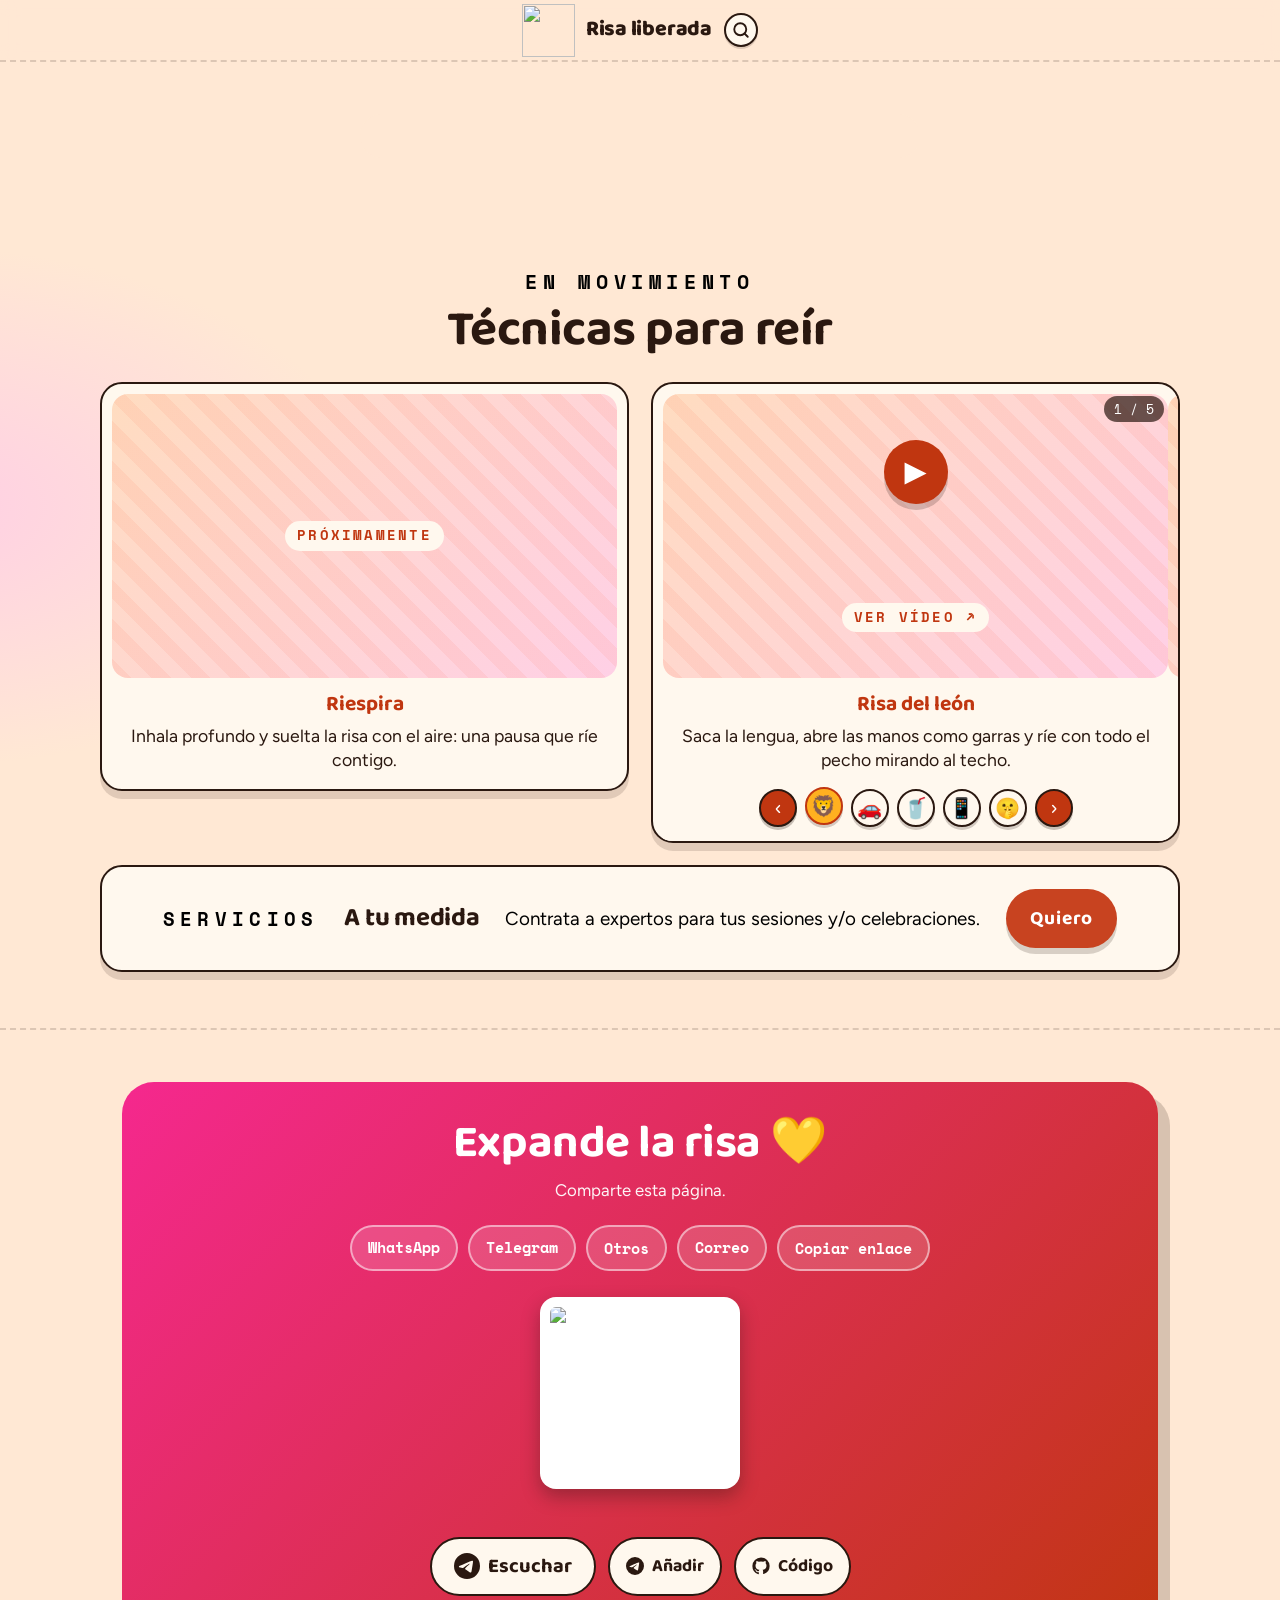
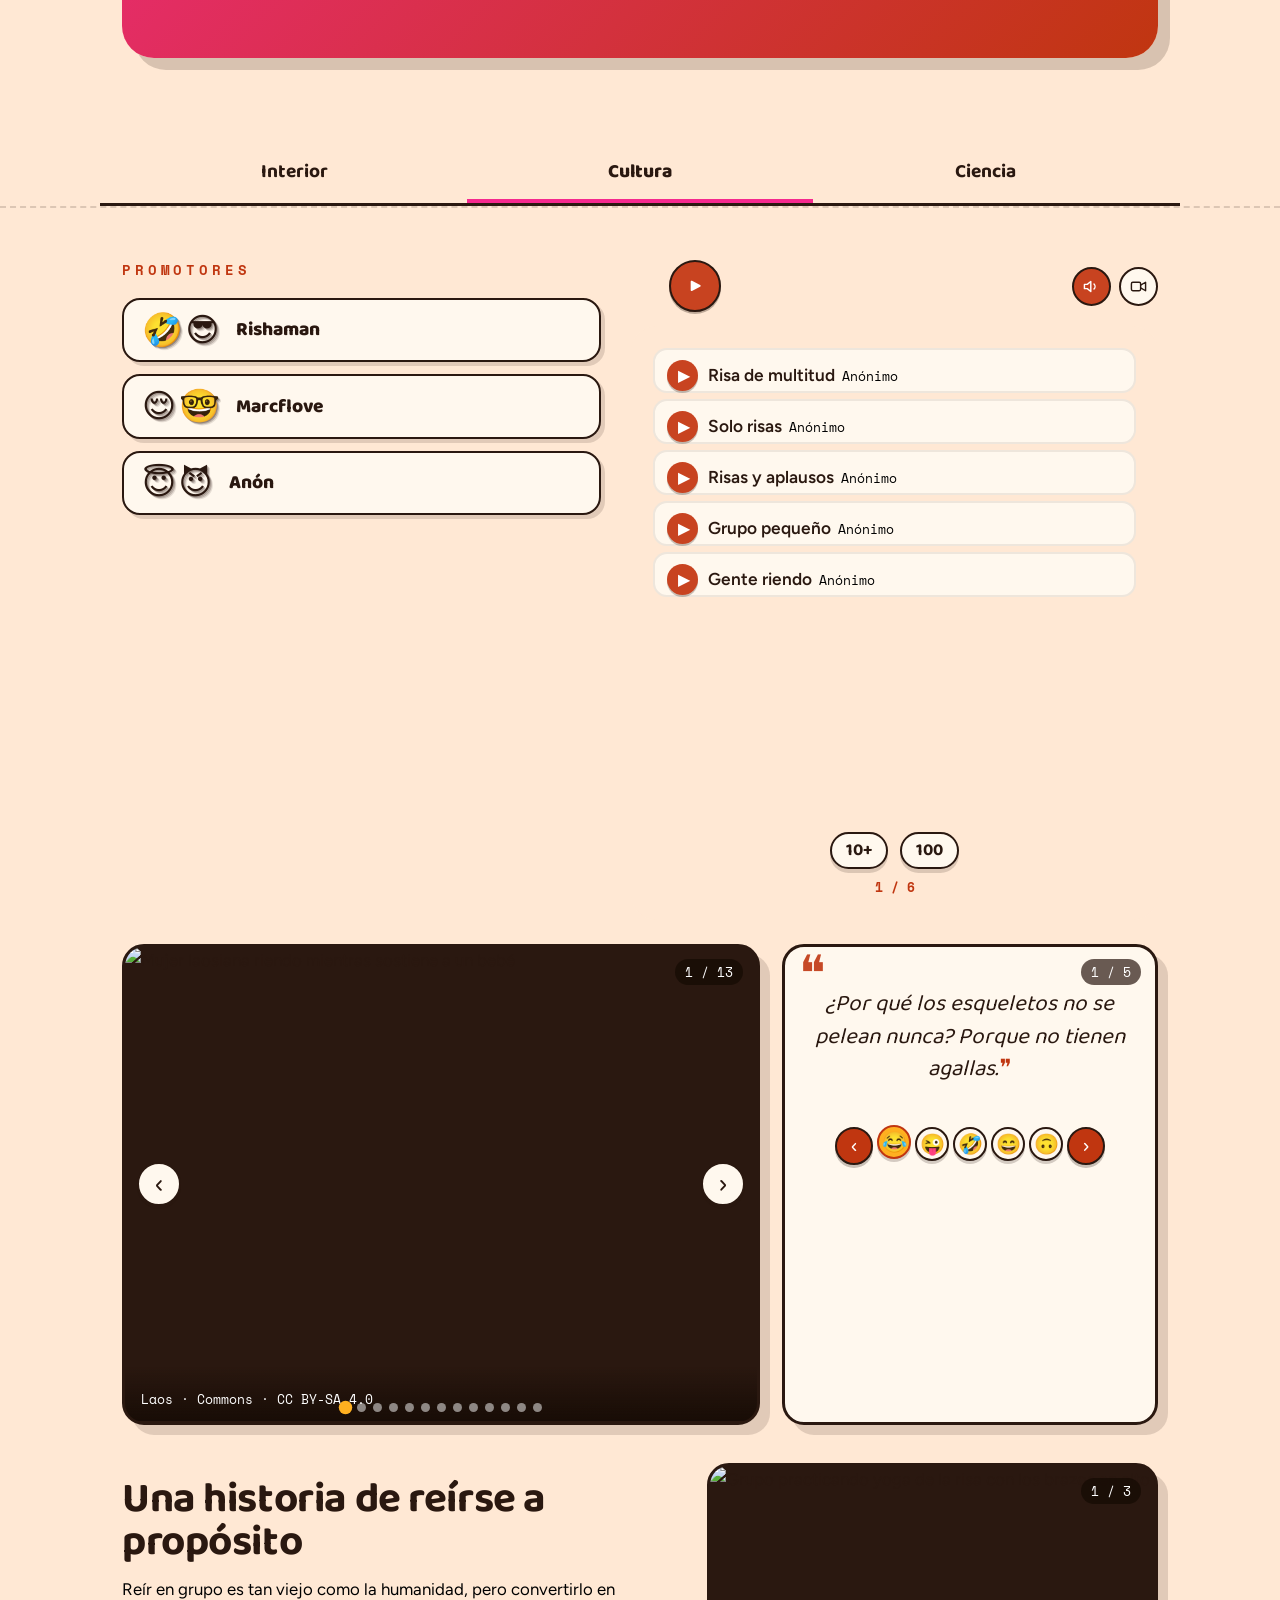
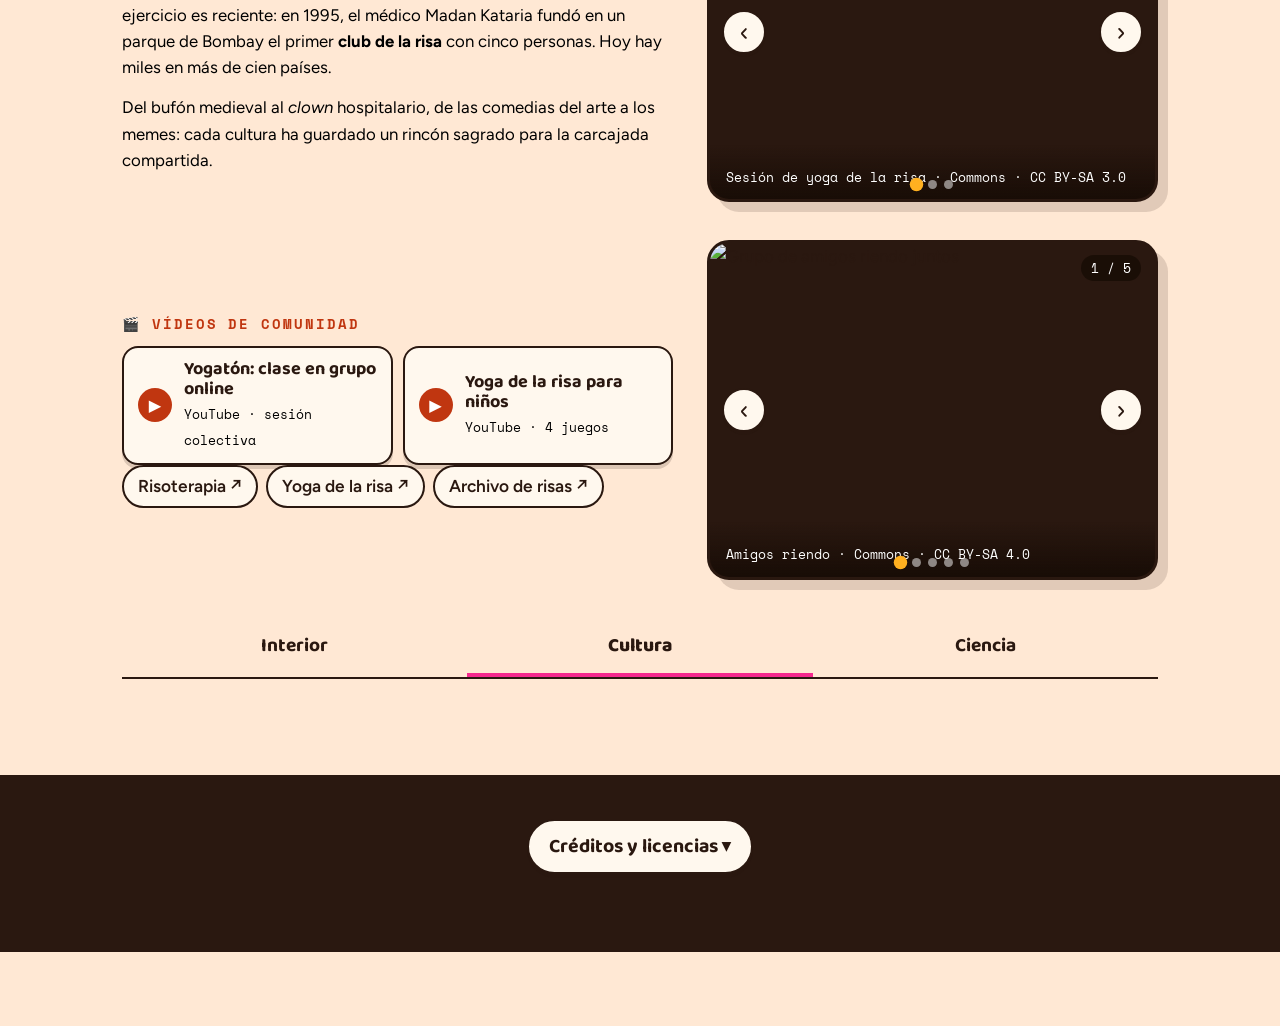
==== commit 23a392af: "publish risa from flove/projects/liberada/risa" ====
--- a/index.html
+++ b/index.html
@@ -19,917 +19,72 @@
 <link rel="preconnect" href="https://fonts.googleapis.com">
 <link rel="preconnect" href="https://fonts.gstatic.com" crossorigin>
 <link href="https://fonts.googleapis.com/css2?family=Baloo+2:wght@500;600;700;800&family=Figtree:ital,wght@0,400;0,500;0,600;1,400&family=Space+Mono:wght@400;700&display=swap" rel="stylesheet">
-<link rel="stylesheet" href="https://flove.org/central/shared/code/css/flove.css">
-<link rel="stylesheet" href="https://flove.org/central/shared/code/css/flove-tabs.css">
-<style>
-/* ============ TOKENS ============ */
-:root{
-  --ink:#2a1810;
-  --ink-soft:#000;
-  --base:#ffe8d4;
-  --base-2:#ffdcc0;
-  --cream:#fff8ee;
-  --persimmon:#c03610;   /* oscurecido por contraste WCAG AA (texto y blanco sobre él) */
-  --marigold:#ffb020;
-  --magenta:#f5288e;   /* el riesgo: el chispazo inesperado de la risa */
-  --grape:#5b2fa0;
-  --azure:#1d6fe0;
-  --mint:#12b28a;
-  --red-btn:#c84320;   /* rojo de botones: 30% menos intenso que --persimmon */
-  --mag-btn:#ab1c63;   /* magenta de botones: 30% menos intenso */
-  --checked:#c84320;   /* color unificado de los estados marcados (topbar + 1ª sección) */
-  --red-btn-hover:#a83a1e;   /* rojo al pasar el ratón */
-  --red-btn-active:#8f3219;   /* rojo al pulsar */
-  --shadow:rgba(58,26,10,.16);
-  --r:22px;
-  --maxw:1080px;
-  --disp:'Baloo 2', system-ui, sans-serif;
-  --body:'Figtree', system-ui, sans-serif;
-  --mono:'Space Mono', ui-monospace, monospace;
-}
-/* El toggler de tema compartido (flove-theme.js) añade class="dark"; :root.dark de
-   flove.css ganaría por especificidad y volvería el texto gris claro sobre el crema.
-   Esta página es clara siempre: fijamos la tinta y la sombra para cualquier tema. */
-:root.dark{
-  --ink:#000;
-  --ink-soft:#000;
-  --shadow:rgba(58,26,10,.16);
-}
-*{box-sizing:border-box}
-html{scroll-behavior:smooth}
-body{
-  margin:0; font-family:var(--body); color:var(--ink);
-  background:var(--base);
-  background-image:
-    radial-gradient(1100px 600px at 82% -8%, #ffd0a6 0%, transparent 55%),
-    radial-gradient(900px 520px at -6% 12%, #ffcfe4 0%, transparent 50%);
-  line-height:1.55; overflow-x:hidden;
-}
-h1,h2,h3{font-family:var(--disp); line-height:1.02; margin:0; letter-spacing:-.01em}
-a{color:inherit}
-img{max-width:100%; display:block}
-.wrap{max-width:var(--maxw); margin:0 auto; padding:0 22px}
-.eyebrow{font-family:var(--mono); font-size:.72rem; letter-spacing:.28em; text-transform:uppercase; color:var(--persimmon); font-weight:700}
-:focus-visible{outline:3px solid var(--grape); outline-offset:3px; border-radius:8px}
-
-/* ============ TOPBAR ============ */
-/* fija (no sticky): body tiene overflow-x:hidden y eso rompe sticky */
-.topbar{position:fixed; top:0; left:0; right:0; z-index:40; backdrop-filter:blur(9px);
-  background:rgba(255,232,212,.72);}
-body{padding-top:60px}
-html{scroll-padding-top:72px}
-.topbar .wrap{display:flex; align-items:center; justify-content:center; gap:12px; height:60px}
-.brand{font-family:var(--disp); font-weight:800; font-size:1.25rem; display:flex; align-items:center; gap:.45em; text-decoration:none; white-space:nowrap}
-.brand-logo{width:53px; height:53px; flex:0 0 auto}
-.brand-title{font-family:var(--disp); font-weight:800; font-size:1.12rem; line-height:1; letter-spacing:-.01em}
-.brand-group{display:flex; align-items:center; gap:10px; min-width:0}
-.btn-icon{width:34px; height:34px; border-radius:50%; border:2px solid var(--ink); background:var(--cream);
-  color:var(--ink); display:grid; place-items:center; cursor:pointer; padding:0;
-  box-shadow:0 2px 0 rgba(42,24,16,.15); transition:transform .12s, background .12s}
-.btn-icon:hover{background:var(--marigold); transform:translateY(-1px)}
-.btn-icon.open{background:var(--checked); color:#fff}
-/* panel de etiquetas: oculto por defecto, se abre desde la lupa */
-.tag-panel-head{display:flex; flex-direction:column; gap:10px; width:100%; margin-bottom:14px}
-.tag-panel-head .tag-search{max-width:none}
-.tag-panel-head .search-suggest-row{display:flex; align-items:center; gap:12px}
-.tag-panel-head .search-suggest{flex:1; min-width:0; font-family:var(--mono); font-size:.72rem; line-height:1.35; white-space:nowrap; overflow:hidden; text-overflow:ellipsis}
-.tag-panel-head .media-toggle{display:flex; gap:6px; justify-content:flex-end; flex:none; margin-left:auto}
-.tag-panel-head .btn-search{align-self:flex-end}
-.search-suggest .ss-why{color:var(--ink-soft)}
-.search-suggest .ss-tag{color:var(--persimmon); font-weight:700}
-.topbar .btn{padding:9px 16px; font-size:.92rem; box-shadow:0 4px 0 rgba(42,24,16,.18)}
-.topbar .btn .btn-anim{width:1.5em; height:1.5em; margin:-.35em -.45em -.35em 0}
-@media(max-width:720px){
-  .topbar .wrap{height:auto; min-height:56px; padding:8px 14px; flex-wrap:wrap; gap:8px}
-  .brand{font-size:1.05rem}
-  .brand-title{font-size:.95rem}
-  .brand-logo{width:43px; height:43px}
-  .brand-group{gap:6px}
-  .topbar .btn{padding:7px 12px; font-size:.8rem}
-}
-
-/* ============ HERO ============ */
-.hero{padding:56px 0 40px; text-align:center; position:relative}
-.hero-logo{width:clamp(120px,26vw,184px); height:auto; margin:0 auto 8px; display:block}
-.hero h1{font-size:clamp(1.6rem,4.6vw,2.9rem); margin:6px auto 10px; max-width:14ch; color:#000}
-.hero p.lead{max-width:52ch; margin:0 auto 26px; font-size:1.12rem; color:#000}
-.hero-cta{display:flex; gap:12px; justify-content:center; flex-wrap:wrap}
-
-/* ============ BOTONES ============ */
-.btn{font-family:var(--disp); font-weight:700; font-size:1rem; border:none; cursor:pointer;
-  padding:14px 24px; border-radius:999px; text-decoration:none; display:inline-flex; align-items:center; gap:.5em;
-  transition:transform .12s ease, box-shadow .12s ease; box-shadow:0 6px 0 rgba(42,24,16,.18)}
-.btn:active{transform:translateY(4px); box-shadow:0 2px 0 rgba(42,24,16,.18)}
-.btn-primary{background:var(--red-btn); color:#fff}
-.btn-primary:hover,
-.tr-btn.tr-play:hover,
-.topbar .topbar-transport .tr-play:hover,
-.tracklist .tag.dl:hover,
-.tracklist li.tgl .clip-card .tag.dl:hover,
-.mt-btn.mt-audio:hover,
-.tag-search button:hover,
-.reply-btn:hover{
-  background:var(--red-btn-hover); color:#fff; transform:translateY(-2px)
-}
-.btn-primary:active,
-.tr-btn.tr-play:active,
-.topbar .topbar-transport .tr-play:active,
-.tracklist .tag.dl:active,
-.mt-btn.mt-audio:active,
-.tag-search button:active,
-.reply-btn:active{
-  background:var(--red-btn-active); color:#fff; transform:translateY(2px) scale(.97)
-}
-.btn-ghost{background:var(--cream); color:var(--ink); box-shadow:0 6px 0 rgba(42,24,16,.12)}
-.btn-mag{background:var(--mag-btn); color:#fff}
-.btn-grape{background:var(--grape); color:#fff}
-.btn .btn-anim{width:1.7em; height:1.7em; margin:-.4em -.5em -.4em 0; pointer-events:none}
-/* botón Porque: posiciona las burbujas que salen de él (en la barra y en Ciencia) */
-.benefits-btn{position:relative}
-
-/* ============ SECCIÓN GENÉRICA ============ */
-.section{padding:56px 0}
-.section-head{max-width:60ch; margin-bottom:30px}
-.section-cta{margin-top:16px}
-.section-head h2{font-size:clamp(1.7rem,4.5vw,2.6rem); margin:8px 0 10px}
-.section-head h2 a{color:inherit; text-decoration:none; border-bottom:4px solid var(--marigold)}
-.section-head h2 a:hover{color:var(--persimmon)}
-.section-head p{color:var(--ink-soft); font-size:1.05rem; margin:0}
-.head-center{text-align:center; margin:0 auto 26px}
-
-/* ============ EJERCICIO ============ */
-.exercise{background:var(--cream); border:3px solid var(--ink); border-radius:36px;
-  padding:38px clamp(20px,4vw,48px); box-shadow:14px 14px 0 rgba(42,24,16,.14)}
-.steps{list-style:none; margin:26px 0 0; padding:0; display:grid; gap:14px}
-.step{display:grid; grid-template-columns:auto 1fr; gap:18px; align-items:start;
-  padding:16px; border-radius:18px; background:var(--base); transition:transform .15s}
-.step:hover{transform:translateX(6px)}
-.step .n{font-family:var(--disp); font-weight:800; font-size:1.5rem; width:52px; height:52px;
-  display:grid; place-items:center; border-radius:50%; color:#fff; flex:0 0 auto}
-.step:nth-child(1) .n{background:var(--persimmon)}
-.step:nth-child(2) .n{background:var(--marigold)}
-.step:nth-child(3) .n{background:var(--magenta)}
-.step:nth-child(4) .n{background:var(--grape)}
-.step:nth-child(5) .n{background:var(--mint)}
-.step h3{font-size:1.18rem; margin-bottom:2px}
-.step p{margin:0; color:var(--ink-soft); font-size:.98rem}
-.step .cue{font-family:var(--mono); font-size:.8rem; color:var(--persimmon); font-weight:700}
-
-/* ============ PLAYLISTS ============ */
-/* player */
-.player{background:var(--base); border:none;
-  border-radius:26px; padding:22px; display:grid; gap:14px}
-.risometro{display:flex; align-items:flex-end; gap:4px; height:44px}
-.risometro span{width:6px; background:var(--marigold); border-radius:3px; height:22%;
-  transition:background .2s}
-.player.playing .risometro span{animation:bars .7s ease-in-out infinite}
-.risometro span:nth-child(2){animation-delay:.1s; background:var(--persimmon)}
-.risometro span:nth-child(3){animation-delay:.22s; background:var(--magenta)}
-.risometro span:nth-child(4){animation-delay:.15s}
-.risometro span:nth-child(5){animation-delay:.28s; background:var(--persimmon)}
-.risometro span:nth-child(6){animation-delay:.05s; background:var(--mint)}
-.risometro span:nth-child(7){animation-delay:.19s}
-@keyframes bars{0%,100%{height:22%}50%{height:100%}}
-.tracklist{list-style:none; margin:0; padding:0; display:grid; gap:6px; min-width:0; max-width:100%}
-.tracklist li{display:flex; align-items:center; gap:10px; padding:5px 12px; border-radius:14px; min-width:0; max-width:100%;
-  background:var(--cream); border:2px solid rgba(42,24,16,.08); font-size:.9rem}
-@keyframes clipGlow{0%,100%{background:rgba(255,176,32,.18); box-shadow:inset 0 0 0 2px rgba(255,176,32,.25)}
-  50%{background:rgba(255,176,32,.4); box-shadow:inset 0 0 0 2px var(--marigold)}}
-.tracklist li.active{background:rgba(255,176,32,.28); border-color:var(--marigold);
-  animation:clipGlow 2.6s ease-in-out infinite}
-.tracklist li.tgl.active .clip-card{background:rgba(255,176,32,.28);border-color:var(--marigold);
-  animation:clipGlow 2.6s ease-in-out infinite}
-@media (prefers-reduced-motion: reduce){ .tracklist li.active,.tracklist li.tgl.active .clip-card{animation:none} }
-.tracklist .tag.dl,.tracklist .fav-star,.tracklist .reply-btn,.tracklist .react-chip,.tracklist .clip-video-btn{align-self:center}
-.tracklist .by{font-family:var(--mono); font-size:.68rem; color:var(--ink-soft); white-space:nowrap; overflow:hidden; text-overflow:ellipsis; max-width:45%}
-.tracklist .tag{font-family:var(--mono); font-size:.66rem; padding:2px 8px; border-radius:999px; white-space:nowrap}
-.tag.dl{width:31px; height:31px; padding:1px 0 0 2px; border-radius:50%; background:var(--red-btn); color:#fff;
-  display:grid; place-items:center; font-size:.85rem; flex:0 0 auto; box-shadow:0 2px 0 rgba(42,24,16,.25)}
-.tracklist li.tgl .clip-card .tag.dl{transform:translateY(-7px); width:34px; height:34px}   /* play del padre: 5-10px arriba, 10% mayor, centrado con el fondo */
-.tracklist li.active .tag.dl{background:var(--red-btn-hover)}
-.tag.link{background:transparent; border:1.5px solid var(--grape); color:var(--grape)}
-.tracklist .ti{flex:1; display:flex; flex-wrap:wrap; align-items:baseline; column-gap:7px; row-gap:1px; min-width:0}
-.tracklist .tt{font-weight:600; white-space:nowrap}
-.tracklist .ttags{font-family:var(--mono); font-size:.68rem; color:var(--persimmon); font-weight:700; white-space:nowrap}
-
-/* paginación de la playlist (10 por página + chip «100») */
-.paginator{display:flex; flex-direction:column; align-items:center; gap:8px; padding:10px 0 0}
-.paginator[hidden]{display:none}
-.pg-btns{display:flex; align-items:center; gap:12px}
-.pg-btn{width:38px; height:38px; border-radius:50%; border:2.5px solid var(--ink); background:var(--cream);
-  color:var(--ink); font-family:var(--disp); font-size:1.15rem; line-height:1; cursor:pointer;
-  display:grid; place-items:center; box-shadow:0 3px 0 rgba(42,24,16,.25)}
-.pg-btn:hover{background:var(--marigold)}
-.pg-btn[hidden]{display:none}
-.pg-label{font-family:var(--mono); font-size:.7rem; font-weight:700; color:var(--persimmon)}
-.chip.pg-10[aria-pressed="true"],.chip.pg-100[aria-pressed="true"]{background:var(--checked); color:#fff}
-.pg-label[hidden]{display:none}
-.pg-repo{font-family:var(--mono); font-size:.7rem; font-weight:700; color:var(--grape);
-  text-decoration:none; border-bottom:2px solid var(--marigold); padding-bottom:2px}
-.pg-repo[hidden]{display:none}
-.pg-repo:hover{color:var(--persimmon)}
-.paginator .chip{padding:8px 14px; font-size:.9rem}
-a.clip-author{font-weight:700; color:var(--grape); text-decoration:none}
-a.clip-author:hover{text-decoration:underline}
-a.clip-author.clip-flove{color:var(--persimmon)}
-a.clip-author.clip-flove::after{content:'↗'; font-size:.62em; vertical-align:super; margin-left:2px}
-a.clip-tg-link{font-family:var(--mono); font-size:.68rem; font-weight:700; color:var(--grape); text-decoration:none;
-  white-space:nowrap; border-bottom:1.5px dashed var(--grape)}
-a.clip-tg-link:hover{color:var(--persimmon); border-bottom-color:var(--persimmon)}
-.userpage-wrap{max-width:560px; margin:0 auto; text-align:left}
-.up-back{font-family:var(--disp); font-weight:700; color:var(--grape); text-decoration:none; font-size:.9rem}
-.up-back:hover{text-decoration:underline}
-.up-head{display:flex; align-items:center; gap:16px; margin:18px 0 10px}
-.up-avatar{width:56px; height:56px; flex:none; display:grid; place-items:center; border-radius:50%;
-  background:var(--marigold); border:3px solid var(--ink); font-family:var(--disp); font-weight:800; font-size:1.4rem}
-.up-head h3{margin:0; font-size:1.5rem}
-.up-sub{margin:2px 0 0; font-family:var(--mono); font-size:.78rem; color:var(--ink-soft)}
-.up-actions{display:flex; gap:8px; margin-left:auto}
-.up-action-btn{font-family:var(--mono); font-size:.75rem; font-weight:700; padding:6px 14px;
-  border-radius:999px; text-decoration:none; cursor:pointer; transition:all .15s}
-.up-tg-btn{color:var(--azure); border:1.5px solid var(--azure); background:transparent}
-.up-tg-btn:hover{background:var(--azure); color:#fff}
-.up-upgrade-btn{color:#fff; border:1.5px solid var(--ink); background:var(--ink)}
-.up-upgrade-btn:hover{opacity:.85}
-.up-clips{list-style:none; margin:8px 0 0; padding:0; display:flex; flex-direction:column; gap:8px}
-.up-clips li{padding:10px 14px; border:2.5px solid var(--ink); border-radius:14px; background:var(--cream)}
-.up-clips .up-t{font-weight:700}
-.up-clips .up-w{font-family:var(--mono); font-size:.68rem; color:var(--ink-soft); margin-left:8px}
-.up-clips .up-play{font-family:var(--disp); font-weight:700; font-size:1rem; background:none; border:none;
-  padding:0; color:var(--ink); cursor:pointer; text-align:left}
-.up-clips .up-play:hover{color:var(--azure); text-decoration:underline}
-.clip-tag{font-family:var(--mono); font-size:.68rem; font-weight:700; color:var(--persimmon); cursor:pointer;
-  border:1.5px solid var(--persimmon); border-radius:999px; background:transparent; padding:1px 8px; line-height:1.4}
-.clip-tag:hover{background:var(--marigold)}
-.clip-tag[aria-pressed="true"]{background:var(--marigold); border-color:var(--ink); color:var(--ink)}
-.clip-title{font-family:inherit; font-size:inherit; font-weight:600; color:inherit; cursor:pointer;
-  background:none; border:none; padding:0; text-align:left; white-space:nowrap}
-.clip-title:hover{color:var(--persimmon)}
-.clip-title[aria-pressed="true"]{color:var(--persimmon); text-decoration:underline wavy var(--marigold) 2px}
-
-/* favoritas: estrella con borde negro, sin círculo de fondo ni borde, amarilla al marcar y con salto al pulsar */
-.fav-star{flex:0 0 auto; width:26px; height:26px; border:none; border-radius:0; background:none;
-  color:#000; font-size:1.25rem; line-height:1; cursor:pointer; padding:0;
-  display:grid; place-items:center; transition:transform .12s}
-.fav-star:hover{transform:scale(1.2)}
-.fav-star.on,.fav-star[aria-pressed="true"]{color:var(--marigold)}
-.fav-star.jump,.fav-star:active{animation:star-jump .45s cubic-bezier(.3,1.7,.4,1)}
-@keyframes star-jump{
-  0%{transform:scale(1)}
-  35%{transform:scale(1.5) translateY(-5px) rotate(-14deg)}
-  70%{transform:scale(.85) translateY(2px) rotate(8deg)}
-  100%{transform:scale(1)}
-}
-/* descarga: flecha normal y botón gris */
-.dl-btn{flex:0 0 auto; width:21px; height:21px; border-radius:50%; background:#9a9a9a; color:#fff;
-  border:2px solid var(--ink); text-decoration:none; display:grid; place-items:center;
-  font-size:.8rem; line-height:1; box-shadow:0 1px 0 rgba(42,24,16,.2); transition:transform .12s, background .12s}
-.dl-btn:hover{transform:translateY(-2px); background:#7a7a7a}
-.share-btn{flex:0 0 auto; width:21px; height:21px; border-radius:50%; background:none; color:var(--ink);
-  border:2px solid var(--ink); display:grid; place-items:center; cursor:pointer;
-  font-size:.75rem; line-height:1; box-shadow:0 1px 0 rgba(42,24,16,.2); transition:transform .12s, background .12s}
-.share-btn:hover{transform:translateY(-2px); background:rgba(0,0,0,.08)}
-.reply-btn{flex:0 0 auto; width:27px; height:27px; border-radius:50%; background:#fff; color:var(--ink);
-  border:2px solid var(--ink); display:grid; place-items:center; cursor:pointer;
-  font-size:.85rem; line-height:1; font-weight:700; box-shadow:0 1px 0 rgba(42,24,16,.2); transition:transform .12s, background .12s}
-.tracklist .reply-btn{display:none}   /* el + de responder se activa solo en la primera playlist */
-#gente-player .reply-btn{display:grid}
-.reply-btn:hover{transform:translateY(-2px) scale(1.05)}
-.reply-btn.on{background:var(--checked); color:#fff}
-.react-chip{flex:0 0 auto; display:inline-flex; align-items:center; gap:3px; border:0;
-  background:var(--cream); border-radius:999px; padding:1px 8px 2px; cursor:pointer; font-family:var(--body);
-  font-size:.7rem; line-height:1; transform:translateY(5px); position:relative; transition:background .12s}
-.react-chip:hover{background:none}
-.react-emoji{font-size:.96rem; line-height:1; display:inline-block; transition:transform .15s ease}
-.react-chip:hover .react-emoji{transform:scale(1.2); animation:emoji-bob .35s ease-in-out infinite alternate}   /* el emoji por defecto también se mueve y crece */
-.react-count{font-weight:800; color:var(--ink-soft)}
-.react-pop{position:fixed; z-index:400; background:var(--cream); border:2px solid var(--ink); border-radius:14px;
-  padding:6px; box-shadow:4px 4px 0 rgba(42,24,16,.18); min-width:220px; max-width:340px; display:grid; gap:2px}
-.react-pop-row{display:flex; align-items:center; gap:8px; width:100%; text-align:left; padding:7px 10px; border:0; outline:none;
-  background:none; cursor:pointer; border-radius:9px; font-family:var(--body); font-size:.84rem; color:var(--ink)}
-.react-pop-row:hover{background:none}
-.react-pop-row[aria-pressed="true"]{background:none}
-.react-pop-emoji{font-size:1.32rem; line-height:1; display:inline-block; transition:transform .15s ease}
-.react-pop-row:hover .react-pop-emoji{transform:scale(1.2); animation:emoji-bob .35s ease-in-out infinite alternate}   /* se mueve y crece 20% */
-.react-pop-row[aria-pressed="true"] .react-pop-emoji{transform:scale(1.4)}   /* al elegirlo crece hasta 40% (máx, −20%) */
-@keyframes emoji-bob{from{transform:scale(1.12) translateY(0)}to{transform:scale(1.2) translateY(-3px)}}
-.react-pop-count{font-weight:800; min-width:1.3em}
-.react-pop-users{color:var(--ink-soft); font-size:.78rem; white-space:nowrap; overflow:hidden; text-overflow:ellipsis}
-.react-pop-sep{text-align:center; color:var(--ink-soft); opacity:.4; font-size:.7rem; line-height:1; padding:2px 0}
-a.react-user{color:var(--grape); text-decoration:none; font-weight:600}
-a.react-user:hover{text-decoration:underline}
-.react-more{flex:0 0 auto; border:1.5px solid rgba(42,24,16,.2); background:#fff; color:var(--ink); border-radius:999px; padding:1px 9px; font-size:.72rem; font-weight:800; cursor:pointer; margin-left:4px}
-.react-more:hover{background:var(--marigold); color:var(--ink)}
-.reaction-list{list-style:none; margin:0; padding:0; display:grid; gap:10px; max-width:var(--maxw)}
-.reaction-item{display:flex; align-items:center; gap:10px; flex-wrap:wrap; background:var(--cream); border:2px solid rgba(42,24,16,.08); border-radius:14px; padding:10px 14px}
-.reaction-title{font-family:var(--disp); font-weight:700; font-size:.95rem; min-width:0}
-.react-chip-static{display:inline-flex; align-items:center; gap:6px; border:1.5px solid rgba(42,24,16,.18); background:#fff; border-radius:999px; padding:3px 10px; font-size:.78rem; white-space:nowrap}
-.rr-users{color:var(--ink-soft); font-size:.72rem}
-.quick-menu{position:fixed;z-index:60;background:var(--cream);border:2px solid var(--ink);border-radius:12px;
-  padding:6px;box-shadow:4px 4px 0 rgba(42,24,16,.18);display:grid;gap:4px;min-width:150px}
-.quick-opt{padding:8px 12px;border:none;background:none;cursor:pointer;text-align:left;font-size:.85rem;
-  font-weight:700;color:var(--ink);border-radius:8px;display:flex;align-items:center;gap:6px}
-.quick-opt:hover{background:#fff}
-.quick-emojis{display:flex;gap:2px;flex-wrap:wrap;border-top:1px solid #eee;padding-top:6px}
-.quick-emoji{flex:1 1 auto;min-width:30px;padding:6px 4px;border:none;background:none;cursor:pointer;
-  font-size:1.15rem;border-radius:8px;transition:transform .1s}
-.quick-emoji:hover{background:#fff;transform:scale(1.15)}
-.quick-toast{position:fixed;bottom:18px;left:50%;transform:translateX(-50%);background:var(--ink);color:#fff;
-  padding:8px 16px;border-radius:999px;font-size:.85rem;font-weight:700;z-index:70;box-shadow:0 4px 12px rgba(0,0,0,.25)}
-.quick-actions{display:flex;gap:8px;justify-content:center;align-items:center;border-top:1px solid #eee;padding-top:6px}
-.quick-act{width:26px;height:26px;border-radius:50%;border:2px solid var(--ink);background:none;color:var(--ink);
-  display:grid;place-items:center;cursor:pointer;font-size:.9rem;line-height:1;text-decoration:none;transition:transform .1s}
-.quick-act:hover{transform:translateY(-1px)}
-.quick-act.on{color:var(--marigold)}
-.thread-arrow-btn{background:none;border:none;cursor:pointer;padding:2px 2px;flex:0 0 auto;
-  display:inline-flex;align-items:center;gap:4px}
-.thread-arrow-btn .thread-arrow{font-size:1.4rem;line-height:1;display:inline-grid;place-items:center;color:var(--grape);
-  font-weight:900;-webkit-text-stroke:0.6px currentColor}
-.thread-arrow-btn:hover .thread-arrow{color:var(--magenta)}
-.thread-count{font-size:.8rem;color:var(--ink-soft);font-weight:700;font-family:var(--mono);white-space:nowrap;
-  display:inline-block;transform:translateY(5px)}
-.thread-toggle-line{width:100%;line-height:1;margin-top:-7px;position:relative;z-index:0}
-.thread-toggle-line.sub-arrow{transform:translateY(3px)}
-.clip-tag{vertical-align:middle}
-.dd-utils{display:flex;gap:6px;align-items:center;padding:8px 10px}
-.offscreen-controls{position:absolute;width:0;height:0;overflow:hidden}
-.clip-video-btn{flex:0 0 auto;font-family:var(--mono);font-size:0;font-weight:700;width:28px;height:28px;padding:0;
-  border:0;background:none;color:var(--persimmon);cursor:pointer;line-height:1;
-  display:inline-grid;place-items:center}
-.clip-video-btn::before{content:'';width:22px;height:14px;background:currentColor;
-  -webkit-mask:url("data:image/svg+xml,%3Csvg xmlns='http://www.w3.org/2000/svg' viewBox='2 6 20 12'%3E%3Crect x='2' y='6' width='13' height='12' rx='2'/%3E%3Cpath d='M15 10l7-4v12l-7-4z'/%3E%3C/svg%3E") center/contain no-repeat;
-  mask:url("data:image/svg+xml,%3Csvg xmlns='http://www.w3.org/2000/svg' viewBox='2 6 20 12'%3E%3Crect x='2' y='6' width='13' height='12' rx='2'/%3E%3Cpath d='M15 10l7-4v12l-7-4z'/%3E%3C/svg%3E") center/contain no-repeat}
-.clip-video-btn.on{background:none;color:var(--persimmon)}
-.clip-video-btn.on::before{content:'✕';width:auto;height:auto;background:none;-webkit-mask:none;mask:none;font-size:16px;line-height:1}
-.clip-video-box{width:100%;max-width:100%;padding:6px 0 2px;overflow:hidden;flex:0 0 auto;position:relative;z-index:0}
-.clip-video-box video{width:100%;max-width:100%;height:auto;display:block;border-radius:10px;background:#000}
-@keyframes clipFlash{0%,55%{background:rgba(255,176,32,.42)}100%{background:transparent}}
-.tracklist li.clip-flash{animation:clipFlash 3.4s ease forwards}
-.tracklist li.tgl.clip-flash .clip-card{animation:clipFlash 3.4s ease forwards}
-.clip-title[aria-expanded="true"]{color:var(--persimmon)}
-.tracklist li.clip-reply-row{background:none;border:none;border-radius:0;padding:4px 12px;font-size:.81rem;
-  position:relative;z-index:1}
-.tracklist li.clip-reply-row.reply-first{margin-top:-22px}   /* el primer hijo queda pegado a la flecha (reducción completa) */
-.tracklist li.clip-reply-row .tag.dl{width:24px;height:24px;font-size:.75rem}
-.tracklist li.clip-reply-row .by{font-size:.6rem}
-.tracklist li.tgl{background:none;border:none;border-radius:0;padding:0;gap:2px}
-.tracklist li.tgl .clip-card{background:var(--cream);border:2px solid rgba(42,24,16,.08);border-radius:14px;
-  padding:5px 12px;display:flex;align-items:center;gap:10px;width:100%}
-.tracklist li.tgl.active .clip-card{background:rgba(255,176,32,.28);border-color:var(--marigold)}
-.tracklist li.tgl.clip-reply-row{padding:0}
-.tracklist li.tgl.clip-reply-row .clip-card{background:none;border:none;border-radius:0;padding:4px 12px;font-size:.81rem}
-.tracklist li.tgl.clip-reply-row .clip-card .tag.dl{width:26px;height:26px;font-size:.75rem;transform:translateY(-7px)}
-.tracklist li.tgl.clip-reply-row .clip-card .by{font-size:.6rem}
-.chip.plus-chip{background:var(--magenta); color:#fff; font-size:1.1rem; padding:6px 16px}
-.chip.plus-chip.done{opacity:.4; cursor:default}
-.chip.minus-chip{background:var(--marigold); color:var(--ink); font-size:1.1rem; padding:6px 16px}
-.chip.fav-chip{border:none; border-radius:0; background:none; box-shadow:none; padding:0;
-  color:var(--marigold); font-size:1.8rem; line-height:1; width:39px; height:39px;
-  display:grid; place-items:center}
-.chip.fav-chip:hover{transform:scale(1.15)}
-.chip.fav-chip[aria-pressed="true"]{color:var(--marigold); background:none; box-shadow:0 0 0 3px rgba(255,176,32,.35)}
-/* chips de categorías de Risas del mundo: solo el emoji, 2× más grande, sin caja */
-.chip.world-chip{font-size:2rem; padding:8px 14px; line-height:1; background:none; border:none; box-shadow:none}
-.chip.world-chip[aria-pressed="true"]{background:none; transform:scale(1.2)}
-
-/* ============ RISAS DE LA GENTE · chips de etiquetas + playlist ============ */
-.gente-grid{display:grid; grid-template-columns:minmax(0,1fr) minmax(0,1.1fr); gap:30px; align-items:start}
-.gente-grid.tags-hidden{grid-template-columns:minmax(0,1fr)}
-.gente-grid.tags-hidden .tag-col{display:none}
-@media(max-width:820px){.gente-grid{grid-template-columns:1fr}}
-.tag-space{position:relative; width:100%; height:460px; border:none; background:transparent; overflow:hidden; padding:0}
-.chip{position:relative; border:2.5px solid var(--ink); border-radius:999px; background:var(--cream);
-  color:var(--ink); font-family:var(--disp); font-weight:700; line-height:1; cursor:pointer;
-  padding:10px 16px; box-shadow:0 4px 0 rgba(42,24,16,.16); white-space:nowrap; user-select:none}
-.chip:hover{transform:translateY(-2px)}
-.chip[aria-pressed="true"]{background:var(--marigold)}
-.chip.reciente{border-radius:0; background:transparent; color:var(--ink); box-shadow:none; border-style:dashed}
-.chip.reciente[aria-pressed="true"]{background:var(--marigold); border-style:solid}
-.title-tag{position:absolute; left:0; top:0; background:transparent; border:none; border-radius:0; box-shadow:none;
-  font-family:var(--disp); font-weight:700; color:var(--persimmon); cursor:pointer; padding:4px 6px;
-  font-size:1.05rem; line-height:1; text-decoration:none; white-space:nowrap; max-width:100%;
-  overflow:hidden; text-overflow:ellipsis}
-.title-tag:hover{transform:translateY(-2px)}
-.title-tag[aria-pressed="true"]{color:var(--ink); border-bottom:3px solid var(--marigold)}
-.tag-space.flowing .chip{position:absolute; left:0; top:0}
-@media (prefers-reduced-motion: reduce){.tag-space.flowing .chip{animation:none}}
-.tag-space .chips-hint{position:absolute; inset:0; margin:auto; display:grid; place-items:center; max-width:34ch; text-align:center; font-size:.95rem; opacity:.65; padding:0 1rem}
-.tag-search{display:flex; gap:10px; align-items:center; width:100%; max-width:340px; min-width:0; margin:0; padding:0;
-  border:none; background:transparent}
-.tag-search input{flex:1; min-width:0; border:2.5px solid var(--ink); border-radius:999px; padding:9px 16px;
-  font-family:var(--disp); font-weight:700; font-size:.95rem; color:var(--ink); background:var(--cream)}
-.tag-search input::placeholder{opacity:.55}
-.tag-search button{border:2.5px solid var(--ink); border-radius:999px; background:var(--red-btn); color:#fff;
-  font-family:var(--disp); font-weight:700; font-size:.95rem; line-height:1; padding:11px 18px; cursor:pointer;
-  box-shadow:0 3px 0 rgba(42,24,16,.3); transition:transform .12s; flex:none}
-.tag-search button:hover{transform:translateY(-2px)}
-.media-toggle{display:flex; gap:8px; flex:none; align-items:center}
-.mt-btn{border:2.5px solid var(--ink); border-radius:999px; background:var(--cream); color:var(--ink);
-  display:grid; place-items:center; line-height:0; cursor:pointer; padding:9px;
-  font-family:var(--disp); font-weight:700; white-space:nowrap}
-.mt-btn:hover{transform:translateY(-2px)}
-.mt-btn.mt-audio{background:var(--red-btn); color:#fff}   /* base por defecto igual que play/publicar/go */
-.mt-btn[aria-pressed="true"].mt-audio{background:var(--checked); color:#fff}
-.mt-btn[aria-pressed="true"].mt-video{background:var(--checked); color:#fff}
-
-/* transport (izquierda) + toggles audio/vídeo (derecha) · una fila en la columna derecha; el buscador vive en la columna izquierda, centrado arriba */
-.tag-col{display:flex; flex-direction:column; gap:14px; min-width:0; align-items:center}
-.tag-col[hidden]{display:none}
-.tag-col .section-head{margin-bottom:0}
-.player-col{display:flex; flex-direction:column; gap:14px; min-width:0; justify-content:center; align-items:center}
-.player-col .player{width:100%; max-width:560px}
-.title-head{display:flex; align-items:center; justify-content:space-between; gap:14px; width:100%; max-width:560px; text-align:left}
-#gente .title-head{justify-content:flex-end}   /* toggles audio/vídeo a la derecha */
-.title-head h3{max-width:calc(100% - 170px); margin:14px auto 10px; font-size:1.3rem}
- .transport{display:flex; gap:10px; flex:none}
- .tr-btn{width:28px; height:28px; border-radius:50%; border:2px solid var(--ink); background:var(--cream);
-   color:var(--ink); font-family:var(--disp); font-size:1rem; line-height:1; cursor:pointer;
-   display:grid; place-items:center; box-shadow:0 2px 0 rgba(42,24,16,.3); transition:transform .12s}
- .tr-btn:hover{transform:translateY(-2px); background:var(--marigold)}
-.transport .tr-btn:not(.tr-play){visibility:hidden}   /* ‹ › solo al reproducir, mantienen su sitio */
-.transport.playing .tr-btn:not(.tr-play){visibility:visible}
- .tr-btn.tr-play{background:var(--red-btn); color:#fff; font-size:1.05rem; width:52px; height:52px}
-.tr-btn.tr-play.playing{color:#000}   /* pausa en negro, centrada */
-@media(max-width:560px){.title-head{flex-wrap:wrap}}
-
-/* ============ BURBUJAS DE BENEFICIOS ============ */
-.bubble{position:fixed; z-index:49; max-width:230px; background:var(--cream); color:var(--ink);
-  border:2.5px solid var(--ink); border-radius:20px 20px 20px 4px; padding:14px 16px; font-size:.92rem; font-weight:500;
-  box-shadow:6px 6px 0 rgba(42,24,16,.18); pointer-events:auto; cursor:pointer; animation:bubble-fall 5s ease-out forwards}
-.bubble b{font-family:var(--disp); color:var(--persimmon)}
-@keyframes bubble-fall{
-  0%{opacity:0; transform:translateY(-96px) scale(.96)}
-  10%{opacity:1; transform:translateY(0) scale(1)}
-  78%{opacity:1; transform:translateY(46px) scale(1)}
-  100%{opacity:0; transform:translateY(96px) scale(.7)}
-}
-
-/* ============ CARDS / CONTENT SECTIONS ============ */
-.content-section{padding:52px 0; border-top:2px dashed rgba(42,24,16,.16)}
-.sr-only{position:absolute; width:1px; height:1px; padding:0; margin:-1px; overflow:hidden;
-  clip:rect(0 0 0 0); white-space:nowrap; border:0}
-.cs-grid{display:grid; grid-template-columns:1.1fr .9fr; gap:34px; align-items:center}
-.cs-grid.flip{grid-template-columns:.9fr 1.1fr}
-.cs-grid.flip .cs-media, .cs-grid.flip > .slider{order:-1}
-@media(max-width:760px){.cs-grid,.cs-grid.flip{grid-template-columns:1fr}.cs-grid.flip .cs-media,.cs-grid.flip > .slider{order:0}}
-.cs-text h2{font-size:clamp(1.5rem,4vw,2.2rem); margin-bottom:12px}
-.cs-text p{color:var(--ink-soft); margin:0 0 14px}
-.cs-media img{border-radius:22px; border:3px solid var(--ink); box-shadow:10px 10px 0 rgba(42,24,16,.14); width:100%; height:100%; object-fit:cover; aspect-ratio:4/3}
-.linkrow{display:flex; flex-wrap:wrap; gap:10px; margin-top:6px}
-.linkrow a{font-family:var(--mono); font-size:.8rem; font-weight:700; text-decoration:none; color:var(--grape);
-  border-bottom:2px solid var(--marigold); padding-bottom:2px}
-.linkrow a:hover{color:var(--persimmon)}
-.linkrow a.x2{font-size:1.6rem; line-height:1.2}
-.standards-row{display:grid; grid-template-columns:repeat(auto-fit,minmax(190px,1fr)); gap:10px; margin-top:18px}
-.std-card{display:block; padding:14px; border:2px solid var(--ink); border-radius:16px; background:var(--cream);
-  color:var(--ink); text-decoration:none; box-shadow:3px 3px 0 rgba(42,24,16,.12); transition:transform .12s}
-.std-card:hover{transform:translateY(-2px)}
-.std-card h4{font-size:.95rem; margin-bottom:4px}
-.std-card p{font-size:.82rem; color:var(--ink-soft); margin:0; line-height:1.45}
-.std-card code{font-family:var(--mono); font-size:.8em}
-.hack-row{margin-top:44px}
-
-/* tres secciones de la página de comunidad, ahora como barras inferiores */
-.figcap{font-family:var(--mono); font-size:.68rem; color:var(--ink-soft); margin-top:8px; text-align:right}
-
-/* galería */
-.gallery{display:grid; grid-template-columns:repeat(auto-fit,minmax(150px,1fr)); gap:14px; margin-top:8px}
-.gallery figure{margin:0}
-.gallery img{border-radius:18px; border:3px solid var(--ink); box-shadow:6px 6px 0 rgba(42,24,16,.14); aspect-ratio:1; object-fit:cover; width:100%}
-.gallery figcaption{font-family:var(--mono); font-size:.66rem; color:var(--ink-soft); margin-top:6px; text-align:center}
-
-/* ciencia stats */
-.stat-row{display:grid; grid-template-columns:repeat(auto-fit,minmax(140px,1fr)); gap:16px; margin:22px 0}
-.stat{background:var(--cream); border:3px solid var(--ink); border-radius:20px; padding:18px; text-align:center}
-.stat .big{font-family:var(--disp); font-weight:800; font-size:2.1rem; color:var(--persimmon); line-height:1}
-.stat small{color:var(--ink-soft); font-size:.82rem}
-/* pares de datos: dos cifras en una sola tarjeta, unidas por una bisagra */
-.stat-row-pairs{grid-template-columns:1fr 1fr}
-.stat-pair{display:flex; align-items:stretch; padding:0; overflow:hidden; text-align:center}
-.stat-cell{flex:1; min-width:0; display:flex; flex-direction:column; align-items:center; justify-content:center;
-  gap:4px; padding:18px 16px}
-.stat-cell + .stat-cell{border-left:2px dashed rgba(42,24,16,.22)}
-.stat-pair .big{font-size:1.7rem}
-@media(max-width:560px){
-  .stat-row-pairs{grid-template-columns:1fr}
-  .stat-pair{flex-direction:column}
-  .stat-cell + .stat-cell{border-left:none; border-top:2px dashed rgba(42,24,16,.22)}
-}
-
-/* comunidad share */
-.share-card{background:linear-gradient(135deg,var(--magenta),var(--persimmon)); color:#fff;
-  border-radius:32px; padding:38px clamp(20px,4vw,44px); text-align:center; box-shadow:12px 12px 0 rgba(42,24,16,.18)}
-.share-card h2{font-size:clamp(1.6rem,4vw,2.4rem); color:#fff; margin-bottom:10px}
-.share-card p{max-width:46ch; margin:0 auto 22px; opacity:.95}
-.share-alt{display:flex; gap:10px; justify-content:center; flex-wrap:wrap; margin-top:16px}
-.share-alt a,.share-alt button{font-family:var(--mono); font-size:.8rem; font-weight:700; background:rgba(255,255,255,.16);
-  color:#fff; border:2px solid rgba(255,255,255,.5); border-radius:999px; padding:9px 16px; cursor:pointer; text-decoration:none}
-.share-alt a:hover,.share-alt button:hover{background:#fff; color:var(--persimmon)}
-#copy-note{font-family:var(--mono); font-size:.78rem; margin-top:12px; min-height:1.2em; opacity:.95}
-.qr-cell{display:flex; align-items:center; justify-content:center; gap:12px; margin-top:26px}
-.qr-img{display:block; width:clamp(150px,24vw,200px); height:auto; background:#fff; border-radius:16px; padding:8px;
-  border:2px solid rgba(255,255,255,.6); box-shadow:0 8px 18px rgba(42,24,16,.35)}
-/* ============ SLIDER (carrusel de fotos) ============ */
-.slider{position:relative; border-radius:22px; overflow:hidden; border:3px solid var(--ink);
-  box-shadow:10px 10px 0 rgba(42,24,16,.14); background:var(--ink)}
-.slides{display:flex; transition:transform .5s cubic-bezier(.4,0,.2,1); will-change:transform}
-.slide{min-width:100%; position:relative; margin:0}
-.slide img{width:100%; height:100%; object-fit:cover; aspect-ratio:4/3; display:block}
-.slide figcaption{position:absolute; left:0; right:0; bottom:0; padding:22px 16px 12px;
-  font-family:var(--mono); font-size:.7rem; color:#fff;
-  background:linear-gradient(transparent, rgba(20,10,4,.82)); text-align:left}
-.s-btn{position:absolute; top:50%; transform:translateY(-50%); z-index:3; width:44px; height:44px;
-  border-radius:50%; border:2.5px solid var(--ink); background:var(--cream); color:var(--ink);
-  font-family:var(--disp); font-size:1.5rem; line-height:1; cursor:pointer; display:grid; place-items:center;
-  box-shadow:0 3px 0 rgba(42,24,16,.3); transition:transform .12s}
-.s-btn:hover{transform:translateY(-50%) scale(1.1); background:var(--marigold)}
-.s-btn:active{transform:translateY(-50%) scale(.92)}
-.s-prev{left:12px} .s-next{right:12px}
-.s-dots{position:absolute; left:0; right:0; bottom:10px; z-index:3; display:flex; gap:7px; justify-content:center}
-.s-dots button{width:9px; height:9px; padding:0; border-radius:50%; border:none; cursor:pointer;
-  background:rgba(255,255,255,.5); transition:transform .15s, background .15s}
-.s-dots button[aria-current="true"]{background:var(--marigold); transform:scale(1.5)}
-.slide-count{position:absolute; top:12px; right:14px; z-index:3; font-family:var(--mono); font-size:.68rem;
-  background:rgba(20,10,4,.7); color:#fff; padding:3px 10px; border-radius:999px}
-@media(max-width:560px){.slide figcaption{font-size:.62rem}.s-btn{width:38px;height:38px;font-size:1.2rem}}
-
-/* ============ VÍDEOS (fila de enlaces) ============ */
-.videos{margin-top:18px}
-.videos .vlabel{font-family:var(--mono); font-size:.72rem; letter-spacing:.14em; text-transform:uppercase;
-  color:var(--persimmon); font-weight:700; margin-bottom:10px}
-.vgrid{display:grid; grid-template-columns:repeat(auto-fit,minmax(200px,1fr)); gap:10px}
-.vcard{display:flex; align-items:center; gap:12px; text-decoration:none; color:var(--ink);
-  background:var(--cream); border:2.5px solid var(--ink); border-radius:16px; padding:11px 14px;
-  box-shadow:0 4px 0 rgba(42,24,16,.16); transition:transform .12s, box-shadow .12s}
-.vcard:hover{transform:translateY(-3px); box-shadow:0 7px 0 rgba(42,24,16,.16)}
-.vcard .play{flex:0 0 auto; width:34px; height:34px; border-radius:50%; background:var(--persimmon);
-  color:#fff; display:grid; place-items:center; font-size:.85rem}
-.vcard b{font-family:var(--disp); font-size:.94rem; display:block; line-height:1.15}
-.vcard small{font-family:var(--mono); font-size:.66rem; color:var(--ink-soft)}
-
-/* ============ FOOTER / CRÉDITOS ============ */
-footer{background:var(--ink); color:#f2c9ad; padding:44px 0 60px; margin-top:40px}
-footer h3{color:#fff; font-size:1.2rem; margin-bottom:12px}
-footer p, footer li{font-size:.84rem; line-height:1.7}
-.credits-note{font-size:.82rem}
-.credits{columns:2; column-gap:34px; list-style:none; padding:0; margin:0 0 18px; font-family:var(--mono); font-size:.72rem}
-.credits a{color:var(--marigold)}
-@media(max-width:560px){.credits{columns:1}}
-/* pie desplegable: el título es un chip que abre/cierra el detalle */
-.credits-toggle{display:block; margin:0 auto 18px; border:2.5px solid var(--ink); border-radius:999px;
-  background:var(--cream); color:var(--ink); font-family:var(--disp); font-weight:700; font-size:1.02rem;
-  padding:10px 20px; cursor:pointer; box-shadow:0 4px 0 rgba(42,24,16,.16); transition:transform .12s}
-.credits-toggle:hover{transform:translateY(-2px); background:var(--marigold)}
-.credits-toggle .arrow{display:inline-block; transition:transform .18s}
-.credits-toggle[aria-expanded="true"] .arrow{transform:rotate(180deg)}
-.credits-body[hidden]{display:none}
-.foot-note{font-size:.78rem; opacity:.7; border-top:1px solid rgba(255,232,212,.2); padding-top:16px; margin-top:20px}
-
-/* ============ FEED · RISAS DE LA GENTE ============ */
-.feed{display:grid; gap:12px; align-content:start; max-height:420px; overflow-y:auto; padding:4px; margin:-4px}
-.feed li{position:relative}
-.thread-item{position:relative;display:flex;align-items:center;gap:10px;width:100%;transform:translateY(5px)}
-.thread-parent-label{font-family:var(--mono); font-size:.68rem; color:var(--grape); font-weight:700; margin-bottom:2px; white-space:nowrap; overflow:hidden; text-overflow:ellipsis}
-.feed-item{display:flex; align-items:center; gap:12px; text-align:left;
-  background:var(--cream); border:2.5px solid var(--ink); border-radius:18px; padding:12px 14px;
-  box-shadow:0 5px 0 rgba(42,24,16,.14); cursor:pointer; font-family:var(--body);
-  transition:transform .12s, box-shadow .12s; animation:pop-in .4s cubic-bezier(.2,1.4,.4,1) backwards}
-.feed-item:hover{transform:translateX(4px)}
-.feed-item .fi-play{flex:0 0 auto; width:38px; height:38px; border-radius:50%; background:var(--persimmon);
-  color:#fff; display:grid; place-items:center; font-size:.9rem}
-.feed-item:nth-child(3n+2) .fi-play{background:var(--magenta)}
-.feed-item:nth-child(3n) .fi-play{background:var(--grape)}
-.feed-item .fi-main{flex:1; min-width:0; display:flex; flex-direction:column}
-.feed-item .fi-name{font-family:var(--disp); font-weight:700; font-size:1rem; line-height:1.15}
-.feed-item .fi-tags{display:block; font-family:var(--mono); font-size:.68rem; color:var(--ink-soft);
-  white-space:nowrap; overflow:hidden; text-overflow:ellipsis; max-width:100%}
-.feed-item .fi-when{font-family:var(--mono); font-size:.64rem; color:var(--persimmon); font-weight:700; flex:0 0 auto}
-.feed-item.mine{border-color:var(--magenta)}
-@keyframes pop-in{from{opacity:0; transform:translateY(-8px) scale(.96)}}
-
-/* ============ MODALES ============ */
-.modal-back{position:fixed; inset:0; z-index:60; background:rgba(42,24,16,.5); backdrop-filter:blur(4px);
-  display:grid; place-items:center; padding:22px; animation:fade .2s ease}
-.modal-back[hidden]{display:none}
-.modal{position:relative; width:100%; max-width:440px; background:var(--cream); color:var(--ink);
-  border:3px solid var(--ink); border-radius:28px; padding:30px clamp(20px,4vw,34px);
-  box-shadow:14px 14px 0 rgba(42,24,16,.22); animation:pop-modal .28s cubic-bezier(.2,1.4,.4,1)}
-.modal h2{font-size:1.6rem; margin-bottom:6px}
-.modal .modal-sub{color:var(--ink-soft); font-size:.95rem; margin:0 0 20px}
-.modal-x{position:absolute; top:14px; right:14px; width:38px; height:38px; border-radius:50%;
-  border:2.5px solid var(--ink); background:var(--base); color:var(--ink); font-size:1.4rem; line-height:1;
-  cursor:pointer; display:grid; place-items:center; box-shadow:0 3px 0 rgba(42,24,16,.2); transition:transform .12s}
-.modal-x:hover{transform:rotate(90deg); background:var(--marigold)}
-@keyframes fade{from{opacity:0}}
-@keyframes pop-modal{from{opacity:0; transform:translateY(20px) scale(.94)}}
-
-/* ============ LIGHTBOX · foto ampliada a pantalla completa ============ */
-.lightbox{position:fixed; inset:0; z-index:100; display:grid; place-items:center; padding:20px;
-  background:rgba(20,10,6,.92); backdrop-filter:blur(4px); cursor:zoom-out; animation:fade .18s ease}
-.lightbox[hidden]{display:none}
-.lightbox figure{margin:0; max-width:100%; max-height:100%; display:flex; flex-direction:column;
-  align-items:center; gap:10px}
-.lightbox img{max-width:100%; max-height:calc(100vh - 110px); width:auto; height:auto; display:block;
-  object-fit:contain; border-radius:12px; background:var(--cream); box-shadow:0 24px 70px rgba(0,0,0,.55);
-  animation:pop-modal .22s cubic-bezier(.2,1.4,.4,1)}
-.lightbox figcaption{color:#f2c9ad; font-family:var(--mono); font-size:.8rem; text-align:center;
-  max-width:min(92vw,700px)}
-.lightbox .modal-x{border-color:#f2c9ad; color:#f2c9ad; position:fixed; top:14px; right:14px}
-.lightbox .modal-x:hover{color:var(--ink); border-color:var(--ink)}
-figure.slide img, .rtab-panel figure img, .lightbox img{cursor:zoom-in}
-.lightbox img, .lightbox figure{cursor:zoom-out}
-
-/* opciones de los modales Entrar / Mejorar */
-.entrar-opts{display:grid; gap:10px; margin:0 0 14px}
-.entrar-opts .btn{justify-content:center; width:100%; text-decoration:none; text-align:center}
-.entrar-opts .btn-ghost{width:100%; border:2.5px solid var(--ink); background:var(--base)}
-.entrar-note{margin:0}
-.entrar-e-note{margin:4px 0 0;font-size:.82rem;color:var(--ink-soft)}
-.mejorar-cta{font-size:.9rem;color:var(--ink-soft);margin:0 0 12px}
-.mejorar-actions{margin:16px 0 4px}
-.mejorar-activar{justify-content:center;width:100%;text-decoration:none}
-.mejorar-list{margin:0 0 16px; padding-left:20px; line-height:1.55; color:var(--ink-soft)}
-.mejorar-list b{color:var(--ink)}
-.mejorar-list code{font-family:var(--mono); font-size:.85em; background:var(--base); padding:1px 6px; border-radius:8px}
-/* miniapp #/entrar */
-.entrar-wrap{max-width:560px}
-.entrar-intro{color:var(--ink-soft); line-height:1.55; margin:14px 0}
-.en-code-row{display:flex; gap:10px; flex-wrap:wrap; align-items:stretch}
-#en-code{font-family:var(--mono); font-size:1.3rem; letter-spacing:.35em; text-align:center;
-  border:2.5px solid var(--ink); border-radius:14px; background:#fff; color:var(--ink);
-  padding:12px 10px; min-width:0; flex:1 1 180px}
-#en-code:focus{outline:3px solid rgba(255,176,32,.4)}
-#en-result{margin-top:16px; line-height:1.6; color:var(--ink-soft)}
-#en-result b{color:var(--ink)}
-#en-result .btn{display:inline-flex; margin-top:10px}
-.en-activate{margin-top:16px; padding:16px; border:2.5px dashed var(--ink); border-radius:16px; background:var(--cream)}
-.en-activate h4{margin:0 0 6px; color:var(--ink); font-size:1rem}
-.en-activate p{margin:0 0 10px; color:var(--ink-soft)}
-.en-activate .en-note{font-size:.82rem; margin-top:10px; border-left:3px solid var(--marigold); padding-left:10px}
-
-/* formulario de subida */
-.modal-note{color:var(--ink-soft); line-height:1.5; margin:0 0 4px}
-.rx-controls{display:flex; gap:8px; margin:16px 0 12px}
-.rx-controls .btn{flex:1; justify-content:center}
-.rx-controls .btn[disabled]{opacity:.4; pointer-events:none}
-.rx-preview{display:flex; flex-direction:column; gap:10px; margin:12px 0}
-.rx-preview audio{width:100%; border-radius:12px}
-.rx-preview .btn{justify-content:center; text-decoration:none}
-/* barra acoplada del Encima: el guía sigue sonando fuera del modal
-   (ciérralo, salta al bot… y el clip no se calla hasta que pares) */
-.rx-dock{position:fixed; left:12px; right:12px; bottom:12px; z-index:55; display:flex; align-items:center; gap:10px;
-  max-width:520px; margin:0 auto; padding:10px 12px; border:2.5px solid var(--ink); border-radius:16px;
-  background:var(--cream); color:var(--ink); box-shadow:0 6px 18px var(--shadow)}
-.rx-dock[hidden]{display:none}
-.rx-dock-btn{flex:none; width:40px; height:40px; border-radius:50%; border:2px solid var(--ink); background:#fff;
-  color:var(--ink); font-size:1.05rem; display:flex; align-items:center; justify-content:center; cursor:pointer}
-.rx-dock-btn:hover{background:var(--marigold)}
-.rx-dock-title{flex:1; min-width:0; font-family:var(--body); font-weight:700; font-size:.9rem;
-  overflow:hidden; text-overflow:ellipsis; white-space:nowrap}
-.tracklist .thread-item.clip-remix{background:linear-gradient(135deg, rgba(255,176,32,.12), rgba(255,120,60,.08)); border-left:3px solid var(--marigold); padding-left:8px !important; border-radius:0 8px 8px 0}
-#upload-modal .btn-primary{justify-content:center; width:100%; text-decoration:none}
-.feed-empty{color:var(--ink-soft); line-height:1.5; padding:8px 2px}
-.field{display:grid; gap:6px}
-.field span{font-family:var(--mono); font-size:.72rem; letter-spacing:.1em; text-transform:uppercase;
-  color:var(--ink-soft); font-weight:700}
-.field input{font-family:var(--body); font-size:1rem; padding:12px 14px; border:2.5px solid var(--ink);
-  border-radius:14px; background:#fff; color:var(--ink)}
-.field input:focus{outline:none; border-color:var(--persimmon); box-shadow:0 0 0 3px rgba(255,86,48,.2)}
-
-/* lista de beneficios */
-/* ============ SLIDER DE VÍDEOS (placeholders) ============ */
-.vslider{background:var(--cream)}
-.vslider .slide{display:flex; flex-direction:column}
-.vslider .vph{position:relative; aspect-ratio:16/9; display:grid; place-items:center; gap:8px;
-  background:
-    repeating-linear-gradient(45deg, rgba(255,86,48,.08) 0 14px, transparent 14px 28px),
-    linear-gradient(135deg, var(--base-2), #ffd0e6);
-  color:var(--ink)}
-.vslider .vph-play{width:64px; height:64px; border-radius:50%; background:var(--persimmon); color:#fff;
-  display:grid; place-items:center; font-size:1.5rem; box-shadow:0 6px 0 rgba(42,24,16,.2); text-decoration:none}
-.vslider .vph-soon{font-family:var(--mono); font-size:.72rem; letter-spacing:.16em; text-transform:uppercase;
-  color:var(--persimmon); font-weight:700; background:var(--cream); padding:4px 12px; border-radius:999px;
-  text-decoration:none; transition:background .12s, color .12s}
-.vslider .vph-soon:hover{background:var(--marigold); color:var(--ink)}
-.vslider .slide figcaption{position:static; background:none; color:var(--ink); text-align:center;
-  font-family:var(--body); font-size:.92rem; line-height:1.4; padding:16px 18px 22px}
-.vslider .slide figcaption b{font-family:var(--disp); display:block; font-size:1.1rem; color:var(--persimmon); margin-bottom:4px}
-.vslider .s-dots{position:static; padding:0 0 14px; background:var(--cream); gap:8px}
-.vslider .s-dots button{width:38px; height:38px; border-radius:50%; background:var(--cream); border:2.5px solid var(--ink);
-  font-size:1.05rem; line-height:1; display:grid; place-items:center; box-shadow:0 3px 0 rgba(42,24,16,.2); transform:none}
-.vslider .s-dots button:hover{background:var(--marigold)}
-.vslider .s-dots button[aria-current="true"]{background:var(--marigold); border-color:var(--persimmon); transform:translateY(-2px)}
-/* flechas del carrusel de ejercicios: primera y última dentro de la fila de iconos */
-.vslider .s-dots .s-btn{position:static; transform:none; width:38px; height:38px; border-radius:50%;
-  background:var(--persimmon); color:#fff; border:2.5px solid var(--ink); font-size:1.15rem; box-shadow:0 3px 0 rgba(42,24,16,.25)}
-.vslider .s-dots .s-btn:hover{transform:scale(1.1); background:var(--magenta)}
-.vslider .s-dots .s-btn:active{transform:scale(.92)}
-.vslider .slide-count{background:rgba(42,24,16,.7)}
-
-/* ============ REJILLA DE EJERCICIOS (slider único + servicios + chistes) ============ */
-.jgrid{display:grid; grid-template-columns:repeat(2,1fr); gap:22px; margin-top:26px}
-.jgrid .vslider{background:var(--cream); border:2.5px solid var(--ink); border-radius:22px;
-  box-shadow:0 8px 0 rgba(42,24,16,.14); overflow:hidden; padding:10px 10px 0}
-.jgrid .vslider .vph{border-radius:16px}
-.jgrid .vslider .slide figcaption{padding:12px 8px 16px}
-.jgrid .vslider.exercises-big{min-width:0}
-.jgrid .jcol{display:grid; gap:22px; align-content:start; min-width:0}
-/* tarjeta de Servicios · A tu medida: ancha de lado a lado y compacta (media altura) */
-.jgrid .vslider.servicios{grid-column:1 / -1; display:grid; place-items:center; text-align:left; padding:22px 30px}
-.servicios-inner{max-width:100%; display:flex; align-items:center; justify-content:center; gap:16px 26px; flex-wrap:wrap}
-.servicios-inner .eyebrow{margin:0}
-.servicios-inner h3{font-size:1.35rem}
-.servicios-inner p{margin:0; color:var(--ink-soft); font-size:.98rem; line-height:1.5; max-width:44ch}
-.serv-mail{flex:1 1 100%; text-align:center; margin-top:10px}
-.serv-mail a{font-family:var(--mono); font-weight:700; font-size:1rem; color:var(--persimmon); text-decoration:none; border-bottom:2px solid currentColor}
-.servicios-inner .btn{margin-top:0}
-@media(max-width:760px){.jgrid{grid-template-columns:1fr; gap:16px}}
-
-/* ============ CHISTES (slider de chistes con texto entre comillas) ============ */
-.jslider .slide.joke{display:grid; place-items:center; min-height:200px; padding:22px}
-.jslider .slide.joke::before{content:"❝"; position:absolute; top:6px; left:14px; font-size:2.6rem;
-  color:var(--persimmon); font-family:var(--disp); line-height:1; opacity:.9}
-.jslider .jtext{font-family:var(--disp); font-size:1.18rem; line-height:1.45; color:var(--ink);
-  text-align:center; max-width:30ch; margin:0; font-style:italic}
-.jslider .jtext::after{content:"❞"; display:inline; margin-left:2px; color:var(--persimmon); font-style:normal}
-.jslider .s-dots{gap:4px}
-.jslider .s-dots button{width:34px; height:34px}
-
-/* ============ BARRAS INFERIORES · CULTURA · CIENCIA · COMUNIDAD ============ */
-.tab-panel[hidden]{display:none}
-.tab-bar{max-width:var(--maxw); margin:34px auto 0; padding:0 22px}
-.tab-bar.tab-bar-foot{margin:38px 0 4px; padding:0; max-width:none; border-bottom-width:2px}
-
-/* ============ CULTURA · RISAS DEL MUNDO + CHISTES EN COLUMNA ============ */
-.world-row{display:grid; grid-template-columns:minmax(0,1.7fr) minmax(0,1fr); gap:22px; margin-top:24px; align-items:stretch}
-@media(max-width:820px){.world-row{grid-template-columns:1fr}}
-.world-row .jslider .slide.joke{min-height:180px}
-#cultura .cs-grid{margin-top:38px}
-#world-player .tracklist{height:460px; overflow-y:auto; align-content:start}
-
-/* ============ CIENCIA Y COMUNIDAD ============ */
-.stat .big .stat-sub{display:block; font-size:.7em}
-.btn-center{text-align:center}
-.ciencia-intro{color:var(--ink-soft); max-width:60ch}
-.slider-framed{max-width:560px; margin:26px auto 0}
-.cs-grid .slider-framed{max-width:none; margin:0}
-.pill-list{list-style:none; margin:0 0 16px; padding:0; display:flex; flex-wrap:wrap; gap:8px}
-.pill-list li{background:var(--cream); border:2px solid var(--ink); border-radius:999px; padding:6px 14px; font-weight:600; font-size:.9rem}
-
-/* ============ COMUNIDAD · CANALES Y PROMOTORES ============ */
-.canales{margin-top:34px; padding-top:26px}
-.canales p{color:var(--ink-soft); max-width:52ch; margin:0}
-.chan-grid{display:flex; flex-wrap:wrap; justify-content:center; gap:12px; margin-top:18px; margin-bottom:24px}
-.chan-link{display:inline-flex; align-items:center; gap:8px; font-family:var(--disp); font-weight:700; font-size:.92rem;
-  color:var(--ink); text-decoration:none; background:var(--cream); border:2.5px solid var(--ink); border-radius:999px;
-  padding:8px 16px; cursor:pointer; transition:background .12s, color .12s}
-.chan-link:hover{background:var(--marigold)}
-.chan-link.chan-big{font-size:1.05rem; padding:12px 22px}
-.promo-block{margin-top:30px}
-/* Promotores vive en la columna libre de Cultura, en vertical */
-.promo-side{margin-top:0; align-self:start; min-width:0}
-.promo-side .eyebrow{margin:0}
-.promo-list{display:flex; flex-direction:column; gap:12px; margin-top:16px}
-.promo-card{display:flex; flex-direction:column; align-items:center; gap:10px; text-decoration:none; color:var(--ink);
-  padding:22px 14px; transition:transform .12s}
-.promo-card:hover{transform:translateY(-4px)}
-.promo-list .promo-card{flex-direction:row; align-items:center; justify-content:flex-start; gap:14px;
-  padding:14px 18px; background:var(--cream); border:2.5px solid var(--ink); border-radius:18px;
-  box-shadow:4px 4px 0 rgba(42,24,16,.14)}
-.promo-list .promo-emojis{font-size:1.7rem; letter-spacing:.08em}
-.promo-list .promo-name{font-size:1rem}
-@media(max-width:820px){.gente-grid .promo-side{order:2}}
-
-/* ============ TECNOLOGÍAS · RÉPLICA DEL SISTEMA ============ */
-.tecnologias{margin-top:46px}
-.tech-grid{display:grid; grid-template-columns:repeat(4,1fr); grid-auto-rows:1fr; gap:16px; margin:20px 0 8px}
-@media(max-width:980px){.tech-grid{grid-template-columns:repeat(2,1fr)}}
-@media(max-width:640px){.tech-grid{grid-template-columns:1fr}}
-.tech-card{background:var(--cream); border:2px solid var(--ink); border-radius:18px; padding:18px 20px}
-.tech-card h4{margin:0 0 8px; font-family:var(--disp); font-size:1.15rem; color:var(--ink)}
-.tech-card p{margin:0; color:var(--ink-soft); font-size:.95rem; line-height:1.5}
-.tech-card code, .replica code{font-family:var(--mono); font-size:.85em; background:#fff; border:1px solid rgba(42,24,16,.18); border-radius:6px; padding:1px 5px; color:var(--grape)}
-.replica{margin-top:34px}
-.rtab-bar{display:flex; gap:8px; margin:22px 0 18px}
-.rtab-btn{flex:1; font-family:var(--disp); font-weight:700; font-size:.95rem; color:var(--ink);
-  background:var(--cream); border:2.5px solid var(--ink); border-radius:999px; padding:10px 8px;
-  cursor:pointer; transition:transform .12s, background .12s}
-.rtab-btn:hover{transform:translateY(-2px)}
-.rtab-btn[aria-pressed="true"]{background:var(--marigold)}
-@media(max-width:560px){.rtab-btn{font-size:.85rem; padding:9px 6px}}
-.rtab-panel[hidden]{display:none}
-.rtab-panel h4{margin:18px 0 8px; font-family:var(--disp); font-size:1.1rem; color:var(--ink)}
-.rtab-panel p{color:var(--ink-soft); line-height:1.55; max-width:68ch}
-.rtab-panel ol, .rtab-panel ul{padding-left:22px; color:var(--ink-soft); line-height:1.6}
-.rtab-panel figure{margin:22px 0 6px}
-.rtab-panel figure img{width:100%; height:auto; border:2px solid var(--ink); border-radius:14px; display:block}
-.rtab-panel figure img[src*="risaliberada-v1-thread"]{width:100%; margin-left:auto; margin-right:auto}
-.rtab-panel figcaption{font-size:.8rem; color:var(--ink-soft); margin-top:6px; text-align:center}
-.rtab-panel pre{background:#22140c; color:#f6e7cf; font-family:var(--mono); font-size:.8rem; line-height:1.55;
-  padding:16px 18px; border-radius:14px; overflow-x:auto; white-space:pre-wrap; word-break:break-word; max-width:72ch}
-.rtab-panel .step{border-left:4px solid var(--marigold); padding:2px 0 2px 16px; margin:14px 0}
-.rtab-panel a{color:var(--grape); font-weight:700; text-decoration:none; border-bottom:2px solid var(--marigold)}
-.rtab-panel a:hover{color:var(--persimmon)}
-.rtab-intro{font-size:1.03rem; color:var(--ink); max-width:72ch}
- .feat-area{margin:18px 0 4px; font-family:var(--mono); font-size:.78rem; font-weight:700; letter-spacing:.08em; text-transform:uppercase; color:var(--persimmon)}
- .scope{border-radius:999px; padding:2px 10px; font-family:var(--mono); font-size:.7rem; letter-spacing:.06em; vertical-align:middle}
- .scope.v1{background:var(--marigold); color:var(--ink)}
- .scope.v2{background:var(--grape); color:#fff}
- .rtab-panel ol{max-width:74ch}
-.rtab-panel ol li{margin-bottom:5px}
-.rtab-panel details.collapsed{margin:18px 0; border:2.5px solid var(--ink); border-radius:14px; background:var(--cream)}
-.rtab-panel details.collapsed summary{cursor:pointer; font-family:var(--disp); font-weight:700; font-size:.95rem; color:var(--ink); padding:12px 16px; list-style:none; display:flex; align-items:center; gap:10px}
-.rtab-panel details.collapsed summary::-webkit-details-marker{display:none}
-.rtab-panel details.collapsed summary::before{content:"+"; color:var(--persimmon); font-weight:800; font-size:1.05rem}
-.rtab-panel details.collapsed[open] summary::before{content:"-"}
-.rtab-panel details.collapsed .collapsed-body{padding:0 16px 14px}
-.circuit-fig{max-width:720px; margin:24px auto 0}
-.circuit-fig svg{width:100%; height:auto; display:block}
-.rtab-more{color:var(--ink-soft); line-height:1.55; max-width:72ch; margin-top:26px; padding-top:16px; border-top:1px dashed rgba(42,24,16,.22)}
-.plan-links{list-style:none; padding:0; display:grid; gap:8px}
-.promo-emojis{font-size:2.6rem; letter-spacing:.18em; line-height:1;
-  text-shadow:1px 1px 0 rgba(42,24,16,.3), 2px 2px 0 rgba(42,24,16,.22), 3px 3px 0 rgba(42,24,16,.12)}
-.promo-name{font-family:var(--disp); font-weight:800; font-size:1.1rem}
-
-/* ============ DROPDOWN MENU (topbar logo) ============ */
-.brand-wrap{position:relative}
-.brand-dropdown{position:absolute; top:calc(100% + 6px); left:0; min-width:200px;
-  background:var(--cream); border:2.5px solid var(--ink); border-radius:18px;
-  box-shadow:8px 8px 0 rgba(42,24,16,.18); padding:8px 0; z-index:50; display:none}
-.brand-dropdown.open{display:block}
-.brand-dropdown a,.brand-dropdown button{display:block; width:100%; text-align:left; padding:10px 18px;
-  font-family:var(--body); font-size:.95rem; color:var(--ink); background:none; border:none;
-  cursor:pointer; text-decoration:none; transition:background .12s}
-.brand-dropdown a:hover,.brand-dropdown button:hover{background:var(--marigold)}
-.brand-dropdown .dd-sep{height:1px; background:rgba(42,24,16,.12); margin:4px 0}
-.brand-dropdown .dd-sub{padding-left:28px}
-.brand-dropdown .dd-plus{display:inline-grid; place-items:center; width:1.15em; height:1.15em; margin-right:.45em;
-  border-radius:50%; background:var(--marigold); color:var(--ink); font-weight:900; line-height:1; vertical-align:-.12em}
-/* ============ DIAGRAM (full width, no bg/borders) ============ */
-.rtab-panel figure{margin:22px -22px 6px; width:calc(100% + 44px)}
-.rtab-panel figure img{width:100%; height:auto; border:none; border-radius:0; display:block;
-  max-height:none; object-fit:contain}
-/* ============ USER PROFILE VIEW (/U/username) ============ */
-.user-view-as{display:flex; align-items:center; gap:10px; padding:8px 20px;
-  background:var(--sand); border-bottom:1px solid var(--sep)}
-.user-view-label{color:var(--ink); opacity:.6; font-size:.85rem}
-.user-view-name{font-weight:600; color:var(--ink); font-size:1.1rem}
-.user-view-back{margin-left:auto; color:var(--marigold); text-decoration:none; font-size:.85rem}
-.user-view-back:hover{text-decoration:underline}
-
-/* ============ REDUCED MOTION ============ */
-@media (prefers-reduced-motion: reduce){
-  *{animation:none !important; transition:none !important; scroll-behavior:auto !important}
-}
-
-/* ============ TEMA (§13.14) · flove:theme + prefers-color-scheme ============ */
-@media (prefers-color-scheme: dark){
-  :root:not([data-theme="light"]){
-    --ink:#f4e8d8; --ink-soft:#e6d6c2; --base:#24170f; --base-2:#2f1f13;
-    --cream:#2b1d11; --persimmon:#ff7d52; --marigold:#ffb020; --magenta:#ff5fa8;
-    --grape:#b18aff; --azure:#6aa9ff; --mint:#37d6ab; --shadow:rgba(0,0,0,.45);
-    color-scheme: dark;
+<link rel="stylesheet" href="central/shared/code/css/flove.css">
+<link rel="stylesheet" href="central/shared/code/css/flove-tabs.css">
+<link rel="stylesheet" href="risa.css">
+<link rel="stylesheet" href="central/shared/code/css/flove-bottom-nav.css">
+<script>
+/* flove-store/1 + flove-net fallback — the common local-storage/net layer.
+   Apps inline this same block so they stay self-contained; this file is the
+   canonical reference and is shipped in the offline package. */
+(function () {
+  if (!window.floveStore) {
+    var mem = new Map();
+    function rawGet(k) {
+      try { return localStorage.getItem(k); }
+      catch (_) { return mem.has(k) ? mem.get(k) : null; }
+    }
+    function rawSet(k, v) {
+      try { localStorage.setItem(k, v); return true; }
+      catch (e) {
+        mem.set(k, v);
+        try { window.dispatchEvent(new CustomEvent('flove:storage-error', { detail: { key: k, error: e } })); } catch (_) {}
+        return false;
+      }
+    }
+    window.floveStore = {
+      getRaw: function (k, fallback) { var v = rawGet(k); return v == null ? (fallback === undefined ? null : fallback) : v; },
+      getJSON: function (k, fallback) {
+        try { var v = rawGet(k); return v == null ? (fallback === undefined ? null : fallback) : JSON.parse(v); }
+        catch (_) { return fallback === undefined ? null : fallback; }
+      },
+      set: function (k, v) { return rawSet(k, typeof v === 'string' ? v : JSON.stringify(v)); },
+      setJSON: function (k, v) { return rawSet(k, JSON.stringify(v)); },
+      remove: function (k) { try { localStorage.removeItem(k); } catch (_) {} mem.delete(k); },
+      available: function () {
+        try { var k = '__flove_probe__'; localStorage.setItem(k, '1'); localStorage.removeItem(k); return true; }
+        catch (_) { return false; }
+      },
+      memoryOnly: function () { return !this.available(); }
+    };
   }
-}
-:root[data-theme="dark"]{
-  --ink:#f4e8d8; --ink-soft:#e6d6c2; --base:#24170f; --base-2:#2f1f13;
-  --cream:#2b1d11; --persimmon:#ff7d52; --marigold:#ffb020; --magenta:#ff5fa8;
-  --grape:#b18aff; --azure:#6aa9ff; --mint:#37d6ab; --shadow:rgba(0,0,0,.45);
-  color-scheme: dark;
-}
-.theme-btn{width:40px; height:40px; border:2px solid var(--ink); border-radius:50%; background:var(--base);
-  color:var(--ink); font-size:1.1rem; cursor:pointer; display:inline-flex; align-items:center;
-  justify-content:center; transition:transform .15s}
-.theme-btn:hover{transform:rotate(30deg)}
-
-/* ============ TRANSLATY · motor i18n (es por defecto + en) ============ */
-.en{display:none}                                  /* vista por defecto = .es (risa es ES primero) */
-body:has(#lang-es:checked) .es{display:inline}
-body:has(#lang-en:checked) .en{display:inline}
-body:has(#lang-en:checked) .es{display:none}
-.lang{display:inline-block; position:relative}
-.lang>summary{list-style:none; cursor:pointer; width:40px; height:40px; border:2px solid var(--ink);
-  border-radius:50%; background:var(--base); color:var(--ink); display:inline-flex; align-items:center;
-  justify-content:center; font-size:1.2rem; line-height:1; -webkit-user-select:none; user-select:none}
-.lang>summary::-webkit-details-marker{display:none}
-.lang[open]>summary{background:var(--marigold)}
-.lang-opts{position:absolute; right:0; z-index:60; margin-top:6px; display:flex; flex-wrap:wrap; gap:6px;
-  background:var(--cream); border:2px solid var(--ink); border-radius:12px; padding:6px;
-  box-shadow:6px 6px 0 var(--shadow)}
-.lang input{position:absolute; opacity:0; pointer-events:none}
-.lang label{cursor:pointer; padding:0 12px; min-height:38px; display:inline-flex; align-items:center;
-  border:2px solid var(--ink); border-radius:11px; white-space:nowrap; color:var(--ink); background:var(--base)}
-.lang input:checked + label{background:var(--ink); color:var(--base); font-weight:700}
-</style>
-<link rel="stylesheet" href="https://flove.org/central/shared/code/css/flove-bottom-nav.css">
+  if (!window.floveFields) window.floveFields = function () {
+    try { var el = document.getElementById('flove-fields'); return el ? (JSON.parse(el.textContent).fields || []) : []; }
+    catch (_) { return []; }
+  };
+  if (!window.flovePort) {
+    window.flovePort = {
+      schema: 'flove-port/1',
+      export: function () { return { schema: 'flove-portrait/1', app: null, version: 1, generatedAt: new Date().toISOString(), rows: [] }; },
+      consult: function () { return { schema: 'flove-consult/1', app: null, version: 1, generatedAt: new Date().toISOString(), rows: [] }; },
+      import: function () { return { ok: false, applied: 0, errors: ['no app adapter'] }; }
+    };
+  }
+  if (!window.floveNet) window.floveNet = window.flovePort; // deprecated alias
+  if (!window.flovePortrait) window.flovePortrait = window.flovePort;
+  if (!window.floveSummary) window.floveSummary = function () { return window.flovePort.export(); };
+})();
+
+</script>
 </head>
+
 <body class="has-bottom-nav">
 
 <!-- ============ TOPBAR ============ -->
 <header class="topbar">
   <div class="wrap">
     <div class="brand-wrap">
-      <a class="brand" id="brand-logo" href="#top" role="button" aria-expanded="false" aria-controls="brand-dd" aria-label="Menú" title="Abrir menú" data-aria-es="Abrir menú" data-aria-en="Open menu">
+      <a class="brand" id="brand-logo" href="#top" role="button" aria-expanded="false" aria-controls="brand-dd" aria-label="Menú" title="Abrir menú" data-aria-es="Abrir menú" data-aria-en="Open menu" tabindex="0">
         <img class="brand-logo" src="https://pub-e3cbc6c5f1c945358670af27745479f1.r2.dev/risa/media/logos/15-guino-anim-guina.svg" alt="" width="53" height="53" onerror="this.onerror=null;this.src='https://pub-e3cbc6c5f1c945358670af27745479f1.r2.dev/risa/media/logos/15-guino.svg'">
         <span class="brand-title">Risa liberada</span>
       </a>
@@ -939,8 +94,6 @@
         <button type="button" id="dd-sobre"><span class="es" lang="es">Sobre nosotros</span><span class="en" lang="en">About us</span></button>
         <button type="button" id="dd-add-laugh"><span class="dd-plus" aria-hidden="true">+</span><span class="es" lang="es">Añadir risa</span><span class="en" lang="en">Add laugh</span></button>
         <button type="button" id="dd-entrar"><span class="es" lang="es">Entrar</span><span class="en" lang="en">Sign in</span></button>
-        <div class="dd-sep"></div>
-        <button type="button" id="dd-mejorar" aria-expanded="false"><span class="es" lang="es">Mejorar ▾</span><span class="en" lang="en">Upgrade ▾</span></button>
         <div class="dd-sep"></div>
         <button type="button" data-tab-link="cultura"><span class="es" lang="es">Cultura</span><span class="en" lang="en">Culture</span></button>
         <button type="button" id="dd-sobre-liberada"><span class="es" lang="es">Sobre liberada</span><span class="en" lang="en">About liberada</span></button>
@@ -985,7 +138,7 @@
           <h3 id="up-name"><span class="es" lang="es">Usuario</span><span class="en" lang="en">User</span></h3>
         </div>
         <div class="up-actions">
-          <a class="up-action-btn up-tg-btn" id="up-tg" href="#" target="_blank" rel="noopener" hidden><span class="es" lang="es">Telegram ↗</span><span class="en" lang="en">Telegram ↗</span></a>
+          <a tabindex="0" role="button" class="up-action-btn up-tg-btn" id="up-tg" hidden><span class="es" lang="es">Telegram ↗</span><span class="en" lang="en">Telegram ↗</span></a>
         </div>
       </header>
       <h4><span class="es" lang="es">Mis risas</span><span class="en" lang="en">My laughs</span></h4>
@@ -993,27 +146,27 @@
     </div>
   </section>
 
-  <!-- ============ 0b · MINIAPP · #/entrar (perfil) ============
-       Entrada con código de 6 dígitos que da el bot (/entrar). El código va
-       ligado a la key del autor en codes.json; con él se identifica quién eres
-       y se muestra el perfil con sus risas juntas. Editar (nombre público y
-       subdominio) se hace desde el bot: /name y /usuario. -->
-  <section class="content-section" id="entrar-page" aria-label="Miniapp de perfil" data-aria-es="Miniapp de perfil" data-aria-en="Profile miniapp" hidden>
+  <!-- ============ 0b · CLAIM · #/entrar · #/claim/<token> ============
+       El bot genera un token de reclamo ligado a la key del autor y al id del
+       clip. El feed publica solo sha256(token); el token en claro viaja en el
+       enlace privado del bot. La web lo hashea y, si coincide con un clip,
+       guarda la identidad local y abre la página de autor. -->
+  <section class="content-section" id="entrar-page" aria-label="Reclamar perfil" data-aria-es="Reclamar perfil" data-aria-en="Claim profile" hidden>
     <div class="wrap entrar-wrap">
       <a class="up-back" href="#gente"><span class="es" lang="es">← Volver a las risas</span><span class="en" lang="en">← Back to the laughs</span></a>
       <header class="up-head">
         <span class="up-avatar" aria-hidden="true">🌐</span>
         <div>
-          <h3><span class="es" lang="es">Entrar · Mi perfil</span><span class="en" lang="en">Sign in · My profile</span></h3>
-          <p class="up-sub"><span class="es" lang="es">Miniapp de risa liberada</span><span class="en" lang="en">Risa liberada miniapp</span></p>
+          <h3><span class="es" lang="es">Reclamar perfil</span><span class="en" lang="en">Claim profile</span></h3>
+          <p class="up-sub"><span class="es" lang="es">Solo el token del bot</span><span class="en" lang="en">Bot token only</span></p>
         </div>
       </header>
-      <p class="entrar-intro"><span class="es" lang="es">Introduce el código que te dio el bot — escribe <code>/entrar</code> a</span><span class="en" lang="en">Enter the code the bot gave you — write <code>/entrar</code> to</span>
-        <a href="https://t.me/RisaLiberadaBot" target="_blank" rel="noopener">@RisaLiberadaBot</a> <span class="es" lang="es">y pulsa «Código por el bot».</span><span class="en" lang="en">and tap “Code from the bot”.</span></p>
+      <p class="entrar-intro"><span class="es" lang="es">Pega tu token de reclamo o abre el enlace que te dio el bot — escribe <code>/entrar</code> a</span><span class="en" lang="en">Paste your claim token or open the link the bot gave you — write <code>/entrar</code> to</span>
+        <a href="https://t.me/RisaLiberadaBot" target="_blank" rel="noopener">@RisaLiberadaBot</a> <span class="es" lang="es">y pide «Mi enlace de reclamo».</span><span class="en" lang="en">and ask for “My claim link”.</span></p>
       <div class="en-code-row">
-        <input id="en-code" type="text" inputmode="numeric" autocomplete="one-time-code"
-          maxlength="6" placeholder="000000" aria-label="Tu código de 6 dígitos" data-aria-es="Tu código de 6 dígitos" data-aria-en="Your 6-digit code">
-        <button class="btn btn-primary" type="button" id="en-go"><span class="es" lang="es">Entrar</span><span class="en" lang="en">Sign in</span></button>
+        <input id="en-code" type="text" inputmode="text" autocomplete="off" spellcheck="false"
+          maxlength="200" placeholder="token" aria-label="Tu token de reclamo" data-aria-es="Tu token de reclamo" data-aria-en="Your claim token">
+        <button class="btn btn-primary" type="button" id="en-go"><span class="es" lang="es">Reclamar</span><span class="en" lang="en">Claim</span></button>
       </div>
       <p id="en-result" role="status"></p>
     </div>
@@ -1067,8 +220,6 @@
       </div>
     </div>
   </section>
-
-  <!-- ============ 2 · DEMO · TU PERFIL LIBERADA (pasado · presente · futuro) ============ -->
 
   <!-- ============ 3 · TÉCNICAS PARA REÍR ============ -->
   <section class="section wrap" id="ejercicios">
@@ -1436,40 +587,6 @@
   <button class="rx-dock-btn rx-dock-stop" type="button" id="rx-dock-stop" aria-label="Parar" data-aria-es="Parar" data-aria-en="Stop">⏹</button>
 </div>
 
-
-<!-- ============ MODAL · ENTRAR (acceso al perfil) ============ -->
-<div class="modal-back" id="entrar-modal" hidden>
-  <div class="modal" role="dialog" aria-modal="true" aria-labelledby="em-title">
-    <button class="modal-x" type="button" id="em-close" aria-label="Cerrar" data-aria-es="Cerrar" data-aria-en="Close">×</button>
-    <h2 id="em-title"><span class="es" lang="es">Entrar · Mi perfil</span><span class="en" lang="en">Sign in · My profile</span></h2>
-    <p class="modal-sub"><span class="es" lang="es">Accede a tu perfil liberada para ver todas tus risas juntas. Edítalo desde su botón de Editar allí si entras.</span><span class="en" lang="en">Access your liberada profile to see all your laughs together. Edit it from its Edit button there if you enter.</span></p>
-    <div class="entrar-opts">
-      <a class="btn btn-primary" id="em-miniapp" href="#/entrar">📱 <span class="es" lang="es">Abrir mi perfil (miniapp)</span><span class="en" lang="en">Open my profile (miniapp)</span></a>
-      <button type="button" class="btn btn-ghost" id="em-code">🤖 <span class="es" lang="es">Bot</span><span class="en" lang="en">Bot</span></button>
-      <button type="button" class="btn btn-ghost" id="em-email">📧 <span class="es" lang="es">Mail</span><span class="en" lang="en">Mail</span></button>
-    </div>
-    <p class="modal-note entrar-note" id="em-note" hidden></p>
-  </div>
-</div>
-
-<!-- ============ MODAL · MEJORAR (novedades) ============ -->
-<div class="modal-back" id="mejorar-modal" hidden>
-  <div class="modal" role="dialog" aria-modal="true" aria-labelledby="mm-title">
-    <button class="modal-x" type="button" id="mm-close" aria-label="Cerrar" data-aria-es="Cerrar" data-aria-en="Close">×</button>
-    <h2 id="mm-title">✨ <span class="es" lang="es">Mejorar tu risa</span><span class="en" lang="en">Upgrade your laugh</span></h2>
-    <p class="modal-sub"><span class="es" lang="es">Gratis!</span><span class="en" lang="en">Free!</span></p>
-    <p class="mejorar-cta"><span class="es" lang="es">Ven aquí desde tu miniapp en Telegram o dale a Activar y sigue los 2 pasos siguientes (fácil).</span><span class="en" lang="en">Come here from your Telegram miniapp or tap Activate and follow the next 2 easy steps.</span></p>
-    <ul class="mejorar-list">
-      <li><b><span class="es" lang="es">🌐 Subdominio de autor</span><span class="en" lang="en">🌐 Author subdomain</span></b> <span class="es" lang="es">— tu perfil en <code>&lt;tu-nombre&gt;.liberada.net</code> para compartir todas tus risas con un enlace corto.</span><span class="en" lang="en">— your profile at <code>&lt;your-name&gt;.liberada.net</code> to share all your laughs with a short link.</span></li>
-      <li><b><span class="es" lang="es">🚀 Más perfil</span><span class="en" lang="en">🚀 More profile</span></b> <span class="es" lang="es">— listas de favoritos, seguir… y más apps con más profundidad.</span><span class="en" lang="en">— favourite lists, following… and more apps with more depth.</span></li>
-      <li><b><span class="es" lang="es">✏️ Editar perfil</span><span class="en" lang="en">✏️ Edit profile</span></b> <span class="es" lang="es">— cambia tu nombre público y tu subdominio desde la web o el bot.</span><span class="en" lang="en">— change your public name and your subdomain from the web or the bot.</span></li>
-    </ul>
-    <div class="mejorar-actions">
-      <a class="btn btn-primary mejorar-activar" id="mm-activar" href="#/entrar"><span class="es" lang="es">Activar</span><span class="en" lang="en">Activate</span></a>
-    </div>
-
-  </div>
-</div>
 
 <!-- ============ FOOTER / CRÉDITOS ============ -->
 <footer>
@@ -1512,655 +629,18 @@
 </div>
 
 <script src="risa.js"></script>
-<script src="https://flove.org/central/shared/code/js/flove-feed.js"></script>
-<script src="https://flove.org/central/shared/code/js/flove-tags.js"></script>
-<script src="https://flove.org/central/shared/code/js/flove-player.js"></script>
-<script src="https://flove.org/central/shared/code/js/flove-bottom-nav.js"></script>
-<script src="https://flove.org/central/shared/code/js/flove-sound.js"></script>
-<script src="https://flove.org/central/shared/code/js/flove-app.js"></script><script>
-/* ============================================================
-   risa-fork · risa/index con las etiquetas flotantes y la playlist
-   (y los hilos) abstraídas en central/shared/code. RISAS DE LA
-   GENTE y RISAS DEL MUNDO llaman al MISMO código (FloveApp.section),
-   solo cambia el contenido: su tags-space, su reproductor, su
-   media-toggle (audio/vídeo) y su filtro/título.
-   ============================================================ */
-(function () {
-  'use strict';
-  var F = window.floveFeed;
-  var S = window.floveSound;
-
-  /* ── botón de sonido abstraído (junto al theme switcher) ── */
-  if (S) S.initSoundBtn(document.getElementById('sound-btn'), { preview: 'ui:confirm' });
-
-  /* ── RISAS DEL MUNDO · playlist curada (scrapped de Wikimedia Commons,
-     tal cual en liberada v1): audios/vídeos reales, NO clips del bot.
-     La sección usa esta fuente propia vía sc.clips. ── */
-  var CW = 'https://commons.wikimedia.org/wiki/Special:FilePath/';
-  var CP = 'https://commons.wikimedia.org/wiki/File:';
-  var WORLD_CATS = [
-    ['w', 'Risa contagiosa', [
-      ['Risa de multitud', '72842_lonemonk_approx-800-laugh-1.wav', 'lonemonk · CC BY 3.0'],
-      ['Solo risas', '72843_lonemonk_approx-800-laughter-only-1.wav', 'lonemonk · CC BY 3.0'],
-      ['Risas y aplausos', '72844_lonemonk_approx-800-laughter-and-clapter-1.wav', 'lonemonk · CC BY 3.0'],
-      ['Grupo pequeño', 'Small_group_laughter.ogg', 'CC BY 3.0'],
-      ['Gente riendo', 'Menschen-Lachen.ogg', 'CC BY-SA 4.0']
-    ]],
-    ['c', 'Carcajada suelta', [
-      ['Carcajada', 'Laugh.wav', 'CC BY-SA 4.0'],
-      ['Carcajadón', 'Laughter.ogg', 'Dominio público'],
-      ['Risa corta', 'En-us-laugh.ogg', 'Dominio público'],
-      ['Risotada (EE. UU.)', 'En-us-guffaw.ogg', 'CC BY-SA 3.0'],
-      ['Risotada (Australia)', 'En-au-guffaw.ogg', 'CC BY-SA 4.0']
-    ]],
-    ['p', 'Pícara y malvada', [
-      ['Risa malvada', 'Evil_laugh_2.oga', 'CC BY-SA 3.0'],
-      ['Risa malvada (CC0)', 'Evil_laugh.ogg', 'CC0'],
-      ['Carcajada diabólica', 'Evil_laughter.ogg', 'Dominio público'],
-      ['Risa de loco', 'Insane_laughter_man_reverb.ogg', 'CC BY 3.0'],
-      ['Risa de bestia', 'Beast_laughter.ogg', 'Dominio público']
-    ]],
-    ['r', 'Risita nerviosa', [
-      ['Risa «lol»', 'Man_saying_lol.oga', 'CC BY-SA 4.0'],
-      ['Risita (giggle juice)', 'En-au-giggle_juice.ogg', 'CC BY-SA 4.0'],
-      ['Risita (giggle berries)', 'En-au-giggle_berries.ogg', 'CC BY-SA 4.0'],
-      ['Risa disimulada', 'En-us-laughter.ogg', 'CC BY-SA 3.0'],
-      ['Risita entre dientes', 'Laughter-Ochi.oga', 'CC BY-SA 4.0'],
-      ['Risa contenida (cackle)', 'En-au-cackle-bladder.ogg', 'CC BY-SA 4.0']
-    ]],
-    ['m', 'Risas del mundo', [
-      ['Risa (Alemania)', 'Menschen-Lachen.ogg', 'CC BY-SA 4.0'],
-      ['Rire (París, Francia)', 'Fr-Rire-fr-Paris.ogg', 'CC BY-SA 2.0 fr'],
-      ['Rire (Quebec)', 'Qc-rire.ogg', 'CC BY-SA 3.0'],
-      ['Risa de bebé (Francia, 9 meses)', 'Rire_de_b%C3%A9b%C3%A9_de_9_mois.ogg', 'CC BY-SA 4.0'],
-      ['Risa de bebé', 'Baby_Laugh.ogg', 'CC BY 3.0']
-    ]]
-  ];
-  var WORLD_CLIPS = [];
-  WORLD_CATS.forEach(function (cat) {
-    cat[2].forEach(function (tr, i) {
-      WORLD_CLIPS.push({
-        id: 'w' + cat[0] + '_' + i,
-        t: tr[0],
-        src: CW + tr[1],
-        by: tr[2],
-        orig: CP + tr[1],
-        tags: cat[1]
-      });
-    });
-  });
-
-  /* ── Reacciones REALES del círculo demo (maria + perfiles). Cada persona
-     tiene su emoji por defecto y reacciona a los clips que no son suyos; la
-     API/feed autenticada (Telegram) las proveerá en v2. Solo se renderizan
-     contadores y perfiles con sesión (currentSelf). ── */
-  var REACTORS = [   // 5 usuarios demo que reaccionan al clip elegido de maria
-    { key: 'ana',    name: 'Ana Pérez',    emoji: '😄' },
-    { key: 'sofia',  name: 'Sofía Torres', emoji: '🤣' },
-    { key: 'pedro',  name: 'Pedro López',  emoji: '😂' },
-    { key: 'laura',  name: 'Laura Díaz',   emoji: '👏' },
-    { key: 'carlos', name: 'Carlos Ruiz',  emoji: '😹' }
-  ];
-  function currentSelf() {
-    try {
-      var s = JSON.parse(localStorage.getItem('flove:self') || 'null');
-      if (s && s.id) return s;
-    } catch (e) {}
-    return { id: 'maria', name: 'María Demostración', defaultEmoji: '🤣' };   // demo visible (risa)
-  }
-  function seedReactions() {
-    var target = 'w_maria_yoga';           // UN clip real de maria (en el feed) para el demo
-    REACTORS.forEach(function (u) {
-      app.sections.forEach(function (s) {
-        if (s.player && s.player.react) s.player.react(target, u.emoji, u.key, u.name);
-      });
-    });
-    app.sections.forEach(function (s) { if (s.player && s.player.render) s.player.render(); });
-    renderReactionsTab();
-  }
-  function renderReactionsTab() {
-    var panel = document.getElementById('reacciones');
-    if (!panel) return;
-    if (!currentSelf()) {
-      panel.innerHTML = '<div class="wrap"><div class="section-head head-center"><p class="eyebrow">Reacciones</p>' +
-        '<h2><span class="es" lang="es">Reacciones de la gente</span><span class="en" lang="en">People\'s reactions</span></h2>' +
-        '<p class="feed-empty"><span class="es" lang="es">Inicia sesión con Telegram para ver y dejar reacciones.</span><span class="en" lang="en">Sign in with Telegram to see and leave reactions.</span></p></div></div>';
-      return;
-    }
-    var items = [];
-    (app.risas || []).forEach(function (c) {
-      if (!c || !c.id) return;
-      var m = null;
-      app.sections.forEach(function (s) { if (!m && s.player && s.player.getReactions) m = s.player.getReactions().get(c.id) || null; });
-      if (!m || !m.size) return;
-      var chips = [];
-      m.forEach(function (uids, emoji) {
-        var names = Array.from(uids).map(function (uid) {
-          var r = REACTORS.find(function (x) { return x.key === uid; });
-          return { uid: uid, name: r ? r.name : uid };
-        });
-        chips.push('<span class="react-chip-static">' + emoji + ' ' + uids.size +
-          ' <span class="rr-users">' + names.map(function (n) { return '<a class="react-user" href="#/u/' + encodeURIComponent(n.uid) + '">' + F.esc(n.name) + '</a>'; }).join(', ') + '</span></span>');
-      });
-      items.push('<li class="reaction-item"><div class="reaction-title">' + F.esc(c.t || c.name || '') + '</div>' + chips.join(' ') + '</li>');
-    });
-    panel.innerHTML = '<div class="wrap"><div class="section-head head-center"><p class="eyebrow">Reacciones</p>' +
-      '<h2><span class="es" lang="es">Reacciones de la gente</span><span class="en" lang="en">People\'s reactions</span></h2>' +
-      (items.length ? '<ul class="reaction-list">' + items.join('') + '</ul>' : '<p class="feed-empty">Aún no hay reacciones.</p>') +
-      '</div></div>';
-  }
-  /* ── GENTE + MUNDO: dos secciones, el mismo driver ── */
-  var app = window.FloveApp.init({
-    app: 'Risa liberada',
-    feedUrl: window.Risa.RISA_URL,
-    clipsOf: window.Risa.clipsOf,
-    favKey: 'risa-liberada-favs',
-    botUrl: window.Risa.TELEGRAM_BOT,
-    reservedSections: ['espiritualidad', 'cultura', 'ciencia']
-      .concat((function () { var h = (location.hash || '').slice(1); return h && h.charAt(0) === '/' ? [h] : []; })()),
-    self: currentSelf(),
-    onReply: function (t) { openReplyModal(t); },
-    onRemix: function (t) { startEncima(t); },
-    onFeed: seedReactions,
-    onReaction: function (t, emoji) {
-      var id = t && t.clip && t.clip.id;
-      try {
-        fetch((window.Risa && window.Risa.API_URL || 'https://api.liberada.net/api') + '/reactions', {
-          method: 'POST', headers: { 'content-type': 'application/json' },
-          body: JSON.stringify({ app: 'risa', item_id: id, reaction: emoji })
-        }).catch(function () {});
-      } catch (_) {}
-      var pop = document.createElement('div');
-      pop.className = 'quick-toast';
-      pop.textContent = emoji + ' · ¡gracias!';
-      pop.setAttribute('role', 'status');
-      document.body.appendChild(pop);
-      setTimeout(function () { pop.remove(); }, 1200);
-    },
-    sections: [
-      {
-        tagSpaceId: 'tag-space',
-        playerRootId: 'gente-player',
-        playBtn: '#gente-play', prevBtn: '#gente-prev', nextBtn: '#gente-next',
-        mediaAudio: '#mt-audio', mediaVideo: '#mt-video',
-        pageSize: 10, alwaysRepo: true,
-        titleEs: 'Risas de la gente 😹', titleEn: 'People\u2019s laughs 😹',
-        shareText: 'Escucha esta risa 😂', shareTitle: 'Risa liberada'
-      },
-      {
-        /* Cultura ya no lleva nube de etiquetas: el id no existe en el DOM,
-           así que FloveApp deja tags = null (y no toca la nube de la gente). */
-        tagSpaceId: 'world-tag-space',
-        playerRootId: 'world-player',
-        playBtn: '#world-play', prevBtn: '#world-prev', nextBtn: '#world-next',
-        mediaHost: document.getElementById('world-media-toggle'),
-        clips: WORLD_CLIPS,
-        repo: 'https://commons.wikimedia.org/wiki/Category:Laughter',
-        pageSize: 5,
-        titleEs: 'Risas del mundo 😹', titleEn: 'World laughs 😹'
-      }
-    ],
-    nav: {
-      home: { name: 'Risa', url: '#top', mark: '😹' },
-      apps: { name: 'apps', url: 'https://flove.org/apps' },
-      categories: [
-        { name: 'lib', icon: '🌱', apps: [
-          { name: 'Risa', url: '#top', mark: '😹' },
-          { name: 'Ama', url: 'https://ama.liberada.net', mark: '💗' },
-          { name: 'Maria', url: 'https://maria.liberada.net', mark: '👩' },
-          { name: 'Maria-dev', url: 'https://maria-dev.liberada.net', mark: '🧪' },
-          { name: 'Liberada', url: 'https://liberada.net', mark: '🌱' }
-        ]},
-        { name: 'flove', icon: '🧩', apps: [
-          { name: 'flove.org', url: 'https://flove.org', mark: '🌱' },
-          { name: 'Apps', url: 'https://flove.org/apps', mark: '🧩' }
-        ]}
-      ]
-    }
-  });
-
-  /* ── PESTAÑAS DEL MUNDO (interior · cultura · ciencia) ── */
-  var tabBtns = Array.prototype.slice.call(document.querySelectorAll('.tab-bar .tab-btn'));
-  function showTab(name) {
-    tabBtns.forEach(function (b) { b.setAttribute('aria-pressed', String(b.dataset.tab === name)); });
-    Array.prototype.slice.call(document.querySelectorAll('.tab-panel')).forEach(function (p) { p.hidden = p.id !== name; });
-  }
-function goTab(name) {
-    showTab(name);
-    var panel = document.getElementById(name);
-    if (panel && panel.scrollIntoView) panel.scrollIntoView({ behavior: 'smooth', block: 'start' });
-  }
-  tabBtns.forEach(function (b) { b.addEventListener('click', function () { goTab(b.dataset.tab); }); });
-  Array.prototype.slice.call(document.querySelectorAll('[data-tab-link]')).forEach(function (b) { b.addEventListener('click', function () { goTab(b.dataset.tabLink); }); });
-  showTab('cultura');
-
-  /* ── QUIERO (servicios): despliega el contacto debajo del botón ── */
-  var servQuiero = document.getElementById('serv-quiero'), servMail = document.getElementById('serv-mail');
-  if (servQuiero && servMail) {
-    servQuiero.setAttribute('aria-expanded', 'false');
-    servQuiero.addEventListener('click', function () {
-      var open = servMail.hidden;
-      if (open && !servMail.innerHTML) {
-        servMail.innerHTML = '<span class="es" lang="es">Cuéntanos tu idea ↗ </span>' +
-          '<span class="en" lang="en">Tell us your idea ↗ </span>' +
-          '<a href="mailto:risa@liberada.net">risa@liberada.net</a>';
-      }
-      servMail.hidden = !open;
-      servQuiero.setAttribute('aria-expanded', String(open));
-    });
-  }
-
-  /* ── DROPDOWN TOPBAR (logo) ── */
-  var ddBtn = document.getElementById('brand-logo'), dd = document.getElementById('brand-dd');
-  if (ddBtn && dd) {
-    function setDD(open) {
-      dd.classList.toggle('open', open);
-      dd.hidden = !open;
-      ddBtn.setAttribute('aria-expanded', open ? 'true' : 'false');
-    }
-    ddBtn.addEventListener('click', function (e) { e.preventDefault(); setDD(!dd.classList.contains('open')); });
-    document.addEventListener('click', function (e) { if (!dd.contains(e.target) && !ddBtn.contains(e.target)) setDD(false); });
-    function ddAct(id, fn) { var b = document.getElementById(id); if (b) b.addEventListener('click', function () { setDD(false); fn(); }); }
-    ddAct('dd-entrar', function () { var p = document.getElementById('entrar-page'); if (p) p.hidden = !p.hidden; });
-    ddAct('dd-mejorar', function () { openModal(document.getElementById('mejorar-modal')); });
-    ddAct('dd-sobre-liberada', function () { window.open('https://liberada.net', '_blank', 'noopener'); });
-    ddAct('dd-contactar', function () { window.open('https://t.me/RisaLiberadaBot', '_blank', 'noopener'); });
-    ddAct('dd-sobre', function () { showTab('cultura'); var p = document.getElementById('promotores'); if (p) p.scrollIntoView({ behavior: 'smooth' }); });
-    ddAct('dd-add-laugh', function () { openModal(document.getElementById('upload-modal')); });
-  }
-
-  /* ── MODALES · subir risa + responder en cadena ── */
-  var uploadModal = document.getElementById('upload-modal'), umClose = document.getElementById('um-close');
-  function openModal(m) { if (m) m.hidden = false; }
-  function closeModal(m) { if (m) m.hidden = true; }
-  if (umClose) umClose.addEventListener('click', function () { closeModal(uploadModal); });
-  if (uploadModal) uploadModal.addEventListener('click', function (e) { if (e.target === uploadModal) closeModal(uploadModal); });
-
-  /* ── MODAL · Mejorar (actualiza tu perfil) ── */
-  var mejorModal = document.getElementById('mejorar-modal'), mmClose = document.getElementById('mm-close');
-  if (mmClose) mmClose.addEventListener('click', function () { closeModal(mejorModal); });
-  if (mejorModal) mejorModal.addEventListener('click', function (e) { if (e.target === mejorModal) closeModal(mejorModal); });
-
-  /* ── FOOTER · créditos y licencias desplegables ── */
-  var creditsToggle = document.querySelector('.credits-toggle'), creditsBody = document.getElementById('credits-body');
-  if (creditsToggle && creditsBody) {
-    creditsToggle.addEventListener('click', function () {
-      var open = creditsBody.hidden;
-      creditsBody.hidden = !open;
-      creditsToggle.setAttribute('aria-expanded', String(open));
-    });
-  }
-
-  /* ── LIGHTBOX · clic en una foto → vista ampliada ── */
-  var lightbox = document.getElementById('photo-lightbox'), lbImg = document.getElementById('lightbox-img'),
-      lbCap = document.getElementById('lightbox-cap'), lbClose = document.getElementById('lightbox-close');
-  function openLightbox(img) {
-    if (!lightbox || !img) return;
-    lbImg.src = img.currentSrc || img.src;
-    lbImg.alt = img.alt || '';
-    var fig = img.closest('figure');
-    var figcap = fig && fig.querySelector('figcaption');
-    lbCap.textContent = figcap ? figcap.textContent : '';
-    lightbox.hidden = false;
-    document.body.style.overflow = 'hidden';
-  }
-  function closeLightbox() {
-    if (!lightbox || lightbox.hidden) return;
-    lightbox.hidden = true;
-    lbImg.src = '';
-    document.body.style.overflow = '';
-  }
-  Array.prototype.slice.call(document.querySelectorAll('figure img')).forEach(function (img) {
-    img.addEventListener('click', function (e) {
-      e.preventDefault();
-      e.stopPropagation();
-      openLightbox(img);
-    });
-  });
-  if (lbClose) lbClose.addEventListener('click', closeLightbox);
-  if (lightbox) lightbox.addEventListener('click', function (e) { if (e.target === lightbox || e.target === lightbox.querySelector('figure')) closeLightbox(); });
-  document.addEventListener('keydown', function (e) { if (e.key === 'Escape') closeLightbox(); });
-
-  /* ── BUSCADOR · la lupa abre/cierra el panel de etiquetas ── */
-  var searchToggle = document.getElementById('toggle-search');
-  var tagPanel = document.getElementById('tag-panel');
-  var genteGrid = document.getElementById('gente-grid');
-  var ddSearchInput = document.getElementById('dd-search-input');
-  var ddSearchBtn = document.getElementById('dd-search-btn');
-
-  function refreshTagCloud() {
-    if (typeof app !== 'undefined' && app.sections && app.sections[0] && app.sections[0].tags && app.sections[0].tags.refresh) {
-      app.sections[0].tags.refresh();
-    }
-  }
-  function setTagPanel(open) {
-    if (!tagPanel || !searchToggle) return;
-    tagPanel.hidden = !open;
-    if (genteGrid) genteGrid.classList.toggle('tags-hidden', !open);
-    searchToggle.classList.toggle('open', open);
-    searchToggle.setAttribute('aria-expanded', open ? 'true' : 'false');
-    document.dispatchEvent(new CustomEvent('tagpanelchange', { detail: { open: open } }));
-    if (open) {
-      refreshTagCloud();
-      if (ddSearchInput) ddSearchInput.focus();
-    }
-  }
-  if (searchToggle && tagPanel) {
-    searchToggle.addEventListener('click', function (e) {
-      e.stopPropagation();
-      setTagPanel(tagPanel.hidden);
-    });
-  }
-  if (ddSearchBtn) {
-    ddSearchBtn.addEventListener('click', function () {
-      var q = ddSearchInput ? ddSearchInput.value.trim() : '';
-      if (q && typeof app !== 'undefined' && app.sections && app.sections[0] && app.sections[0].player && app.sections[0].player.search) {
-        app.sections[0].player.search(q);
-      }
-      window.scrollTo({ top: 0, behavior: 'smooth' });
-    });
-  }
-  /* Sync dropdown audio/video toggles with the main ones */
-  var ddMtAudio = document.getElementById('dd-mt-audio');
-  var ddMtVideo = document.getElementById('dd-mt-video');
-  var mainMtAudio = document.getElementById('mt-audio');
-  var mainMtVideo = document.getElementById('mt-video');
-  function syncDropdownToMain() {
-    if (ddMtAudio && mainMtAudio) ddMtAudio.setAttribute('aria-pressed', mainMtAudio.getAttribute('aria-pressed'));
-    if (ddMtVideo && mainMtVideo) ddMtVideo.setAttribute('aria-pressed', mainMtVideo.getAttribute('aria-pressed'));
-  }
-  if (ddMtAudio && mainMtAudio) {
-    ddMtAudio.addEventListener('click', function () { mainMtAudio.click(); syncDropdownToMain(); });
-  }
-  if (ddMtVideo && mainMtVideo) {
-    ddMtVideo.addEventListener('click', function () { mainMtVideo.click(); syncDropdownToMain(); });
-  }
-  if (typeof app !== 'undefined') {
-    var origOnFeed = app.onFeed;
-    app.onFeed = function () { if (origOnFeed) origOnFeed(); syncDropdownToMain(); };
-  }
-  /* ── Sugerencias de búsqueda: carrusel de 5, cada 10 s ──
-     Un texto corto («por qué buscar») se teclea en la línea. Solo se sugieren
-     etiquetas que EXISTEN en el feed (buscar una que no está no daría nada).
-     Se pausa en cuanto la persona teclea algo. */
-  (function () {
-    var dd = document.getElementById('tag-panel');
-    var input = document.getElementById('dd-search-input');
-    var whyEl = document.getElementById('search-suggest-why');
-    if (!dd || !input || !whyEl) return;
-    var SUG = [
-      { why: 'Yoga + risa = mejor día', tag: 'yoga' },
-      { why: 'Un giro malvado para tu playlist', tag: 'maldad' },
-      { why: 'Relájate con clase', tag: 'clase' },
-      { why: 'Risas del campo', tag: 'rural' },
-      { why: 'Una alegría contagiosa', tag: 'alegría' }
-    ];
-    var idx = 0, timer = null, seq = 0;
-    function show() {
-      var s = SUG[idx % SUG.length];
-      var my = ++seq;                           // cancela tecleos anteriores
-      var i = 0;
-      (function typeWhy() {
-        if (my !== seq) return;                 // una sugerencia nueva lo cancela
-        whyEl.textContent = s.why.slice(0, i);
-        i++;
-        if (i <= s.why.length) setTimeout(typeWhy, 135);
-      })();
-      var j = 0;
-      (function typeTag() {
-        if (my !== seq) return;
-        input.value = s.tag.slice(0, j);
-        j++;
-        if (j <= s.tag.length) setTimeout(typeTag, 180);
-      })();
-    }
-    function stop() { if (timer) { clearInterval(timer); timer = null; } }
-    function start() {
-      stop();
-      show();
-      timer = setInterval(function () { idx++; show(); }, 10000);
-    }
-    document.addEventListener('tagpanelchange', function (e) {
-      if (e.detail && e.detail.open) start(); else stop();
-    });
-    input.addEventListener('input', stop);      // la persona teclea → se calla
-  })();
-
-  var replyModal = document.getElementById('reply-modal'), rmClose = document.getElementById('rm-close');
-  function openReplyModal(t) {
-    var title = document.getElementById('rm-clip-title'), titleEn = document.getElementById('rm-clip-title-en');
-    if (title) title.textContent = (t && t.t) || 'esta risa';
-    if (titleEn) titleEn.textContent = (t && t.t) || 'this laugh';
-    openModal(replyModal);
-  }
-  if (rmClose) rmClose.addEventListener('click', function () { closeModal(replyModal); });
-  if (replyModal) replyModal.addEventListener('click', function (e) { if (e.target === replyModal) closeModal(replyModal); });
-
-  /* ── ENCIMA · sin modal: un clic arranca el clip EN BUCLE y abre el bot.
-     La barra acoplada manda: sobrevive al salto al bot y a recargar la página
-     (vuelve pausada, lista para reanudar). El bot enlaza la nota de voz al
-     clip vía deep link remix_<id> y la publica como remix. */
-   var rxGuide = document.getElementById('rx-guide');
-   /* El guía suena al 66%: en Encima el micrófono graba TAMBIÉN el original que
-      se está oyendo — bajar el GUÍA (no el micro) deja la voz por encima y el
-      original de fondo sin saturar. Un solo ajuste: lo que oyes es lo que se
-      graba. */
-   if (rxGuide) rxGuide.volume = 0.66;
-   var rxDock = document.getElementById('rx-dock'), rxDockTitle = document.getElementById('rx-dock-title');
-  var rxDockToggle = document.getElementById('rx-dock-toggle'), rxDockStop = document.getElementById('rx-dock-stop');
-  var rxDockBot = document.getElementById('rx-dock-bot');
-  var RX_STORE = 'risa-encima';
-  var rxClipId = '', rxClipSrc = '', rxClipTitle = '';
-  function rxHref() { return 'https://t.me/RisaLiberadaBot?start=remix_' + encodeURIComponent(rxClipId); }
-  function openBot() {
-    if (!rxClipId) return;
-    var desktop = false;
-    try { desktop = matchMedia('(pointer: fine)').matches && matchMedia('(min-width: 900px)').matches; } catch (_) {}
-    if (desktop) {
-      // ventana con nombre «risa-bot»: si sigue abierta se REUTILIZA y trae al frente
-      var w = window.open(rxHref(), 'risa-bot', 'width=420,height=700');
-      try { if (w) w.focus(); } catch (_) {}
-      if (!w) window.open(rxHref(), '_blank', 'noopener');   // bloqueador de pop-ups → pestaña
-    } else {
-      window.open(rxHref(), '_blank', 'noopener');
-    }
-  }
-  /* Botón de la barra: ⏸ mientras suena (un clic pausa), ▶️ en pausa. */
-  function rxIcon(playing) {
-    if (!rxDockToggle) return;
-    rxDockToggle.textContent = playing ? '⏸' : '▶️';
-    rxDockToggle.setAttribute('aria-pressed', String(!playing));
-    rxDockToggle.title = playing ? 'Pausar' : 'Reanudar';
-  }
-  function rxShow(title) {
-    if (rxDockTitle) rxDockTitle.textContent = '«' + title + '»';
-    if (rxDock) rxDock.hidden = false;
-  }
-  /* Un clic en «Encima»: suena el clip (en bucle) y el bot se abre a la vez. */
-  function startEncima(t) {
-    rxClipId = (t && t.clip && t.clip.id) || '';
-    rxClipSrc = (t && t.src) || '';
-    rxClipTitle = (t && t.t) || 'esta risa';
-    if (!rxClipId || !rxClipSrc) return;
-    try { localStorage.setItem(RX_STORE, JSON.stringify({ id: rxClipId, src: rxClipSrc, t: rxClipTitle })); } catch (_) {}
-    if (rxGuide) {
-      rxGuide.loop = true;
-      if (rxGuide.getAttribute('src') !== rxClipSrc) { rxGuide.pause(); rxGuide.src = rxClipSrc; }
-      rxGuide.play().catch(function () {});
-    }
-    rxShow(rxClipTitle);
-    openBot();
-  }
-  if (rxGuide) {
-    rxGuide.addEventListener('play', function () { rxIcon(true); });
-    rxGuide.addEventListener('pause', function () { if (rxDock && !rxDock.hidden) rxIcon(false); });
-  }
-  if (rxDockToggle) rxDockToggle.addEventListener('click', function () {
-    if (!rxGuide) return;
-    if (rxGuide.paused) rxGuide.play().catch(function () {}); else rxGuide.pause();
-  });
-  if (rxDockBot) rxDockBot.addEventListener('click', function () { openBot(); });
-  if (rxDockStop) rxDockStop.addEventListener('click', function () {
-    if (rxGuide) { rxGuide.pause(); rxGuide.currentTime = 0; }   // para y rebobina
-    if (rxDock) rxDock.hidden = true;
-    try { localStorage.removeItem(RX_STORE); } catch (_) {}
-  });
-  /* Tras recargar, la barra vuelve PAUSADA con el último clip de Encima:
-     reanuda con ▶️ o reabre el bot con 🤖. */
-  (function () {
-    var s = null;
-    try { s = JSON.parse(localStorage.getItem(RX_STORE) || 'null'); } catch (_) {}
-    if (s && s.id && s.src && rxGuide) {
-      rxClipId = s.id; rxClipSrc = s.src; rxClipTitle = s.t || 'esta risa';
-      rxGuide.src = rxClipSrc;
-      rxShow(rxClipTitle);
-      rxIcon(false);
-    }
-  })();
-
-  /* ── PÁGINA DE AUTOR · #/u/<key> (usa la sección gente) ── */
-  function renderAuthor() {
-    var m = /^#\/u\/(.+)$/.exec(location.hash || '');
-    var key = m ? decodeURIComponent(m[1]) : '';
-    var sec = document.getElementById('userpage');
-    if (!sec) return;
-    sec.hidden = !key;
-    if (!key) {
-      if (app && app.sections && app.sections[0]) app.sections[0].applyFilters();  // restaura la lista principal
-      return;
-    }
-    var mine = ((app && app.risas) || []).filter(function (c) { return c && c.key === key; });
-    var name = mine.length ? mine[0].name : key;
-    var av = document.getElementById('up-avatar'), nm = document.getElementById('up-name');
-    if (av) av.textContent = String(name).charAt(0).toUpperCase();
-    if (nm) nm.textContent = name;
-    var list = F.buildTracks(mine);
-    var byId = new Map();
-    list.forEach(function (t) { if (t.clip && t.clip.id) byId.set(t.clip.id, t); });
-    var out = [];
-    F.threadOrder(mine).forEach(function (o) {
-      var tr = o.clip && byId.get(o.clip.id);
-      if (tr) out.push(Object.assign({}, tr, { depth: o.depth }));
-    });
-    if (app && app.sections && app.sections[0]) app.sections[0].player.select(out, name + ' · todas sus risas', null);
-    if (sec.scrollIntoView) sec.scrollIntoView({ block: 'start' });
-  }
-  window.addEventListener('hashchange', renderAuthor);
-  renderAuthor();
-
-  /* ── BENEFICIOS · «Porque»: burbujas de beneficios. El del menú las
-     lanza hacia la derecha (data-bubbles=right); Ciencia hacia abajo. ── */
-  var reduce = matchMedia('(prefers-reduced-motion: reduce)').matches;
-  var benefitPool = [
-    'Libera <b>endorfinas</b> y baja el estrés al instante.',
-    'Relaja los músculos hasta <b>45 minutos</b> después.',
-    'Da un empujón a tu <b>sistema inmunitario</b>.',
-    'Mejora la <b>oxigenación</b> de la sangre.',
-    'Ayuda a <b>bajar la tensión</b> arterial.',
-    'Es un <b>ejercicio abdominal</b> suave y gratis.',
-    'Sube tu <b>tolerancia al dolor</b>.',
-    'Refuerza los <b>vínculos</b> con quien te rodea.',
-    'Espanta la <b>ansiedad</b> y mejora el humor.',
-    'Te ancla en el <b>aquí y ahora</b>.',
-    'Quema unas <b>10 calorías</b> por minuto de carcajada.',
-    'Entrena el <b>diafragma</b> y mejora la respiración.',
-    'Favorece un <b>sueño profundo</b> al final del día.',
-    'Estimula la <b>circulación</b> como un mini cardio.',
-    'La alegría se asocia a <b>vivir más</b> años.',
-    'Llena el cerebro de <b>dopamina</b>, la molécula del placer.',
-    'Contagia: es la emoción <b>más viral</b> que existe.',
-    'Mejora la <b>memoria y la concentración</b> justo después.',
-    'Cuida el corazón: la carcajada <b>ensancha las arterias</b>.',
-    'Te recuerda que <b>jugar</b> también es cosa de mayores.'
-  ];
-  var pool = benefitPool.slice();
-  var benefitsBtns = Array.prototype.slice.call(document.querySelectorAll('.benefits-btn'));
-  var beneAudio = new Audio();
-  var beneIdx = -1;
-  var bubbles = new Set();
-  function stopBene() { try { beneAudio.pause(); beneAudio.currentTime = 0; } catch (_) {} }
-  function nextGenteClip() {
-    var list = (app.risas || []).filter(function (c) { return c && c.src; });
-    if (!list.length) return;
-    beneIdx = (beneIdx < 0) ? 0 : (beneIdx + 1) % list.length;
-    beneAudio.src = list[beneIdx].src;
-    beneAudio.play().catch(function () {});
-  }
-  function spawnBubble(text, k, anchor) {
-    var bub = document.createElement('div');
-    bub.className = 'bubble';
-    bub.innerHTML = text;
-    bub.setAttribute('role', 'status');
-    var r = anchor.getBoundingClientRect();
-    // fluyen hacia abajo, centradas horizontalmente, con espaciados distintos cada una
-    var x = Math.max(14, Math.round((window.innerWidth - 230) / 2));
-    var gaps = [0, 84, 176, 250];
-    var g = gaps[k] != null ? gaps[k] : k * 90;
-    var y = r.bottom + 12 + g;
-    if (y > window.innerHeight - 140) y = window.innerHeight - 140 - g;
-    bub.style.left = x + 'px'; bub.style.top = y + 'px';
-    document.body.appendChild(bub);
-    bubbles.add(bub);
-    function dismiss() {
-      if (!bub.isConnected) return;
-      bub.remove();
-      bubbles.delete(bub);
-      if (!bubbles.size) stopBene();
-    }
-    bub.addEventListener('click', dismiss);
-    setTimeout(dismiss, 5200);
-  }
-  function popBenefit(k, anchor) {
-    if (!pool.length) return;
-    var idx = Math.floor(Math.random() * pool.length);
-    var text = pool.splice(idx, 1)[0];
-    spawnBubble('<b>Reír</b> ' + text.charAt(0).toLowerCase() + text.slice(1), k, anchor);
-  }
-  benefitsBtns.forEach(function (btn) {
-    btn.addEventListener('click', function () {
-      nextGenteClip();
-      popBenefit(0, btn);
-      if (!reduce) setTimeout(function () { popBenefit(1, btn); }, 5000);
-      else popBenefit(1, btn);
-    });
-  });
-
-  /* ── copy-prompt ── */
-  var copy = document.getElementById('copy-prompt');
-  if (copy) copy.addEventListener('click', function () {
-    var t = document.querySelector('#prompt-source textarea, #prompt-source pre, textarea');
-    var text = t ? t.value || t.textContent : '';
-    if (navigator.clipboard) navigator.clipboard.writeText(text).catch(function () {});
-  });
-})();
-</script>
-
+<script src="central/shared/code/js/flove-feed.js"></script>
+<script src="central/shared/code/js/flove-tags.js"></script>
+<script src="central/shared/code/js/flove-player.js"></script>
+<script src="central/shared/code/js/flove-bottom-nav.js"></script>
+<script src="central/shared/code/js/flove-sound.js"></script>
+<script src="central/shared/code/js/flove-app.js"></script>
+<script src="risa-app.js"></script>
+
+<script src="central/shared/code/js/flove-i18n.js"></script>
 <script>
-/* translaty engine + theme switcher (flove:lang / flove:theme). */
+/* theme switcher (flove:theme) */
 (function(){
-  var LS='flove:lang', LS_OLD='translaty-lang';
-  var cap=function(s){ return s.charAt(0).toUpperCase()+s.slice(1); };
-  var radios=function(){ return Array.prototype.slice.call(document.querySelectorAll('input[name="lang"]')); };
-  var curLang=function(){ var r=radios().find(function(x){ return x.checked; }); return r ? r.id.replace('lang-','') : 'es'; };
-  var stored=function(){ try{ return localStorage.getItem(LS)||localStorage.getItem(LS_OLD); }catch(_){ return null; } };
-  var urlLang=function(){ try{ return new URLSearchParams(location.search).get('lang'); }catch(_){ return null; } };
-  function applyLang(){
-    var li=curLang();
-    document.documentElement.lang=li;
-    document.querySelectorAll('option[data-en]').forEach(function(o){ if(o.dataset[li]!=null) o.textContent=o.dataset[li]; });
-    document.querySelectorAll('[data-ph-en]').forEach(function(el){ var v=el.dataset['ph'+cap(li)]; if(v!=null) el.placeholder=v; });
-    document.querySelectorAll('[data-aria-en]').forEach(function(el){ var v=el.dataset['aria'+cap(li)]; if(v!=null) el.setAttribute('aria-label', v); });
-    document.querySelectorAll('[data-title-en]').forEach(function(el){ var v=el.dataset['title'+cap(li)]; if(v!=null) el.setAttribute('title', v); });
-    document.querySelectorAll('[data-alt-en]').forEach(function(el){ var v=el.dataset['alt'+cap(li)]; if(v!=null) el.setAttribute('alt', v); });
-    try{ localStorage.setItem(LS, li); }catch(_){}
-  }
-  function initLang(){
-    var want=urlLang()||stored();
-    if(want){ var r=document.getElementById('lang-'+want); if(r) r.checked=true; }
-    radios().forEach(function(r){ r.addEventListener('change', function(){ applyLang(); var d=document.querySelector('details.lang'); if(d) d.open=false; }); });
-    applyLang();
-  }
-  /* theme (§13.14) */
   var KEY='flove:theme', btn=document.getElementById('theme-btn'), root=document.documentElement;
   function applyTheme(){
     if(root.getAttribute('data-theme')) return;
@@ -2174,8 +654,7 @@
       try{ localStorage.setItem(KEY, next); }catch(_){}
     });
   }
-  if(document.readyState==='loading'){ document.addEventListener('DOMContentLoaded', function(){ initLang(); initTheme(); }); }
-  else { initLang(); initTheme(); }
+  if(document.readyState==='loading'){ document.addEventListener('DOMContentLoaded', initTheme); } else { initTheme(); }
 })();
 </script>
 <script>
@@ -2287,5 +766,22 @@
 })();
 </script>
 <div id="bottom-nav"></div>
+<script>
+/* a11y — role=button/menuitem: Enter/Space activate them */
+document.addEventListener('keydown', function(e){
+  var t = e.target;
+  if (!t || !t.matches || !t.matches('[role="button"][tabindex], [role="menuitem"][tabindex], [role="tab"][tabindex]')) return;
+  if (e.key === 'Enter' || e.key === ' '){ e.preventDefault(); t.click(); }
+});
+</script>
+<!-- flove fields manifest · read by tools/extract-fields.py -->
+<script type="application/json" id="flove-fields">
+{
+  "schema": "flove-fields/1",
+  "app": "loly",
+  "status": "complete",
+  "fields": []
+}
+</script>
 </body>
 </html>
--- a/central/shared/code/css/flove.css
+++ b/central/shared/code/css/flove.css
@@ -0,0 +1,883 @@
+/* ============================================================
+   flove.css · shared design system for flove pages
+   ============================================================
+   Used by: central/index.html, central/apps/blogy/index.html,
+            gody.html, and any flove launcher page.
+
+   Sections:
+     1. Reset & Base
+     2. Theme (light/dark)
+     3. Layout
+     4. Top bar
+     5. Bottom navigation
+     6. Section headers
+     7. Cards
+     8. Buttons
+     9. Form fields
+    10. Toggle switches
+    11. Avatar
+    12. Toast
+    13. Feed (posts stream)
+    14. Trust / action lists
+    15. Management buttons
+    16. Animations
+    17. Reduced motion
+   ============================================================ */
+
+/* ── 1. Reset & Base ── */
+
+*, *::before, *::after { margin:0; padding:0; box-sizing:border-box; -webkit-tap-highlight-color:transparent; }
+
+html {
+  scroll-behavior: smooth;
+  font-size: 120%;
+  overscroll-behavior: none;
+}
+
+body {
+  font-family: "Space Mono", ui-monospace, monospace;
+  color: var(--ink);
+  background: var(--bg);
+  min-height: 100svh;
+  min-height: 100dvh;
+  -webkit-font-smoothing: antialiased;
+  line-height: 1.65;
+  overflow-x: hidden;
+  font-size: 16.8px;
+  padding-bottom: calc(var(--nav-h) + var(--safe-b) + 16px);
+  -webkit-overflow-scrolling: touch;
+  transition: background var(--transition, .3s ease), color var(--transition, .3s ease);
+}
+
+a { color: inherit; text-decoration: none; }
+
+/* ── 2. Theme (light/dark) ── */
+
+:root {
+  --bg: #f3f4fb;
+  --ink: #16141f;
+  --muted: #4a4e5a;
+  --line: #e3e5f0;
+  --card: #ffffff;
+  --panel: #edeef7;
+  --accent: #6c5ce7;
+  --accent-soft: #5347c4;
+  --signal: #02855c;
+  --warn: #b9820a;
+  --danger: #dd3b3b;
+  --glow-a: rgba(108,92,231,.20);
+  --glow-s: rgba(3,168,119,.16);
+  --glass: rgba(255,255,255,.82);
+  --glass-border: rgba(108,92,231,.16);
+  --nav-h: 56px;
+  --safe-b: env(safe-area-inset-bottom,0px);
+  --safe-t: env(safe-area-inset-top,0px);
+  --transition: .3s ease;
+}
+
+[data-theme="dark"] {
+  --bg: #0b0b0f;
+  --ink: #e9eaf2;
+  --muted: #a3a7b4;
+  --line: #1e2133;
+  --card: #11131a;
+  --panel: #11131a;
+  --glass: rgba(17,19,26,.85);
+  --glass-border: rgba(141,137,255,.18);
+  --glow-a: rgba(141,137,255,.18);
+  --glow-s: rgba(3,168,119,.14);
+}
+
+[data-theme="light"] {
+  --bg: #f3f4fb;
+  --ink: #16141f;
+  --muted: #4a4e5a;
+  --line: #e3e5f0;
+  --card: #ffffff;
+  --panel: #edeef7;
+  --glass: rgba(255,255,255,.82);
+  --glass-border: rgba(108,92,231,.16);
+  --glow-a: rgba(108,92,231,.20);
+  --glow-s: rgba(3,168,119,.16);
+}
+
+/* ── 3. Layout ── */
+
+.wrap {
+  position: relative;
+  z-index: 1;
+  max-width: 680px;
+  margin: 0 auto;
+  padding: clamp(.5rem,1.5vw,1rem) clamp(1rem,4vw,2rem) 1rem;
+}
+
+.nav-panel { display: none; }
+.nav-panel.active { display: block; animation: reveal-up .35s cubic-bezier(.22,1,.36,1) both; }
+
+/* ── 4. Top bar ── */
+
+.top-bar {
+  position: sticky;
+  top: 0;
+  z-index: 200;
+  background: rgba(255,255,255,.88);
+  backdrop-filter: blur(20px) saturate(1.5);
+  -webkit-backdrop-filter: blur(20px) saturate(1.5);
+  border-bottom: 1px solid rgba(141,137,255,.13);
+  padding: .52rem clamp(1rem,4vw,2rem);
+  display: flex;
+  align-items: center;
+  gap: .75rem;
+  box-shadow: 0 2px 24px -8px rgba(141,137,255,.12);
+  animation: reveal-up .45s cubic-bezier(.22,1,.36,1) .15s both;
+}
+
+.top-bar::after {
+  content: "";
+  position: absolute;
+  bottom: 0;
+  left: 0;
+  right: 0;
+  height: 1px;
+  background: linear-gradient(90deg, transparent 0%, rgba(141,137,255,.22) 25%, rgba(0,247,167,.15) 55%, rgba(141,137,255,.22) 80%, transparent 100%);
+}
+
+.top-bar-title {
+  font-weight: 700;
+  font-size: .85rem;
+  letter-spacing: -.01em;
+}
+
+.top-bar-title span {
+  background: linear-gradient(92deg, #ff4d4d, #ff9a3a, #ffc41f, #3fc862, #3aa0ff, #b06bff);
+  -webkit-background-clip: text;
+  background-clip: text;
+  color: transparent;
+}
+
+.top-bar-right {
+  margin-left: auto;
+  display: flex;
+  align-items: center;
+  gap: .6rem;
+}
+
+.sync-status {
+  font-size: .26rem;
+  letter-spacing: .1em;
+  text-transform: uppercase;
+  padding: .11rem .28rem;
+  border-radius: 999px;
+  border: 1px solid var(--line);
+  font-family: "Space Mono", monospace;
+  color: var(--muted);
+  display: inline-flex;
+  align-items: center;
+  gap: .18rem;
+}
+
+.sync-status.online {
+  color: var(--signal);
+  border-color: rgba(0,247,167,.4);
+  background: rgba(0,247,167,.07);
+}
+
+.sync-status .dot {
+  width: 3px;
+  height: 3px;
+  border-radius: 50%;
+  background: currentColor;
+}
+
+.sync-status.online .dot {
+  box-shadow: 0 0 4px 1px rgba(0,247,167,.7);
+  animation: pulse-live 1.8s ease-in-out infinite;
+}
+
+.sync-dot {
+  width: 5px;
+  height: 5px;
+  border-radius: 50%;
+  background: var(--muted);
+}
+
+.sync-dot.on {
+  background: var(--signal);
+  box-shadow: 0 0 4px var(--signal);
+}
+
+/* ── 5. Bottom navigation ── */
+
+.bottom-nav {
+  position: fixed;
+  bottom: 0;
+  left: 0;
+  right: 0;
+  z-index: 500;
+  height: calc(var(--nav-h) + var(--safe-b));
+  padding-bottom: var(--safe-b);
+  background: rgba(255,255,255,.95);
+  backdrop-filter: blur(24px) saturate(1.6);
+  -webkit-backdrop-filter: blur(24px) saturate(1.6);
+  border-top: 1px solid rgba(141,137,255,.12);
+  box-shadow: 0 -2px 20px -6px rgba(141,137,255,.12);
+  display: flex;
+  align-items: center;
+  justify-content: space-around;
+  animation: reveal-fade .6s ease .9s both;
+}
+
+.nav-btn {
+  display: flex;
+  flex-direction: column;
+  align-items: center;
+  gap: .2rem;
+  background: none;
+  border: none;
+  cursor: pointer;
+  padding: .6rem .8rem;
+  min-width: 52px;
+  min-height: 48px;
+  border-radius: 12px;
+  transition: background .18s, color .18s;
+  color: var(--muted);
+  position: relative;
+  -webkit-touch-callout: none;
+  user-select: none;
+  text-decoration: none;
+}
+
+.nav-btn:active { background: rgba(108,92,231,.12); transform: scale(.96); }
+.nav-btn:hover { background: rgba(141,137,255,.08); color: var(--ink); }
+.nav-btn:focus-visible { outline: 2px solid var(--accent); outline-offset: 2px; }
+.nav-btn.active { color: var(--accent); }
+.nav-btn.active .nav-icon { filter: drop-shadow(0 0 6px rgba(108,92,231,.5)); }
+
+.nav-icon { width: 22px; height: 22px; flex: none; }
+.nav-icon svg { width: 100%; height: 100%; fill: none; stroke: currentColor; stroke-width: 1.8; stroke-linecap: round; stroke-linejoin: round; }
+.nav-label { font-family: "Space Mono", monospace; font-size: .42rem; letter-spacing: .08em; text-transform: uppercase; }
+
+.nav-badge {
+  position: absolute;
+  top: 4px;
+  right: 6px;
+  min-width: 14px;
+  height: 14px;
+  border-radius: 999px;
+  background: var(--danger);
+  color: #fff;
+  font-family: "Space Mono", monospace;
+  font-size: .38rem;
+  font-weight: 700;
+  display: flex;
+  align-items: center;
+  justify-content: center;
+  padding: 0 3px;
+  box-shadow: 0 0 6px rgba(221,59,59,.5);
+}
+
+/* ── 6. Section headers ── */
+
+.sec {
+  font-size: .54rem;
+  letter-spacing: .3em;
+  text-transform: uppercase;
+  color: var(--muted);
+  display: flex;
+  align-items: center;
+  gap: .7rem;
+  margin: 1.2rem 0 .65rem;
+  font-family: "Space Mono", monospace;
+}
+
+.sec::before {
+  content: "";
+  width: 16px;
+  height: 1px;
+  background: var(--accent);
+  opacity: .5;
+  flex: none;
+}
+
+.sec::after {
+  content: "";
+  flex: 1;
+  height: 1px;
+  background: linear-gradient(90deg, rgba(30,33,51,1) 0%, transparent 100%);
+}
+
+/* collapsible section */
+.sec-collapse { cursor: pointer; user-select: none; }
+.sec-collapse::after { display: none; }
+.sec-collapse .sec-info {
+  width: 20px; height: 20px; border-radius: 6px;
+  border: 1px solid rgba(28,25,42,.08); background: rgba(255,255,255,.5);
+  display: inline-flex; align-items: center; justify-content: center;
+  font-size: .44rem; color: var(--muted); cursor: pointer;
+  transition: background .12s, border-color .15s, color .12s; flex: none; margin-left: auto;
+}
+.sec-collapse .sec-info:hover { background: rgba(141,137,255,.08); border-color: rgba(141,137,255,.3); color: var(--ink); }
+
+.sec-body { max-height: 0; overflow: hidden; opacity: 0; transition: max-height .3s ease, opacity .2s, margin .3s; }
+.sec-body.open { max-height: 600px; opacity: 1; margin-bottom: .5rem; }
+
+.sec-appy {
+  font-size: .54rem; letter-spacing: .3em; text-transform: uppercase;
+  display: flex; align-items: center; gap: .7rem; margin: 1.2rem 0 .65rem;
+  font-family: "Fredoka", sans-serif; font-weight: 700;
+  background: linear-gradient(90deg, var(--accent), #a855f7);
+  -webkit-background-clip: text; -webkit-text-fill-color: transparent; background-clip: text;
+}
+.sec-appy::before { content: ""; width: 16px; height: 1px; background: var(--accent); opacity: .5; flex: none; }
+.sec-appy::after { content: ""; flex: 1; height: 1px; background: linear-gradient(90deg, rgba(30,33,51,1) 0%, transparent 100%); }
+
+/* ── 7. Cards ── */
+
+.card {
+  position: relative;
+  z-index: 1;
+  background: var(--glass, var(--card));
+  backdrop-filter: blur(22px) saturate(1.4);
+  -webkit-backdrop-filter: blur(22px) saturate(1.4);
+  padding: 1rem 1.2rem;
+  border: 1px solid var(--glass-border, var(--line));
+  border-radius: 14px;
+  transition: border-color .32s, box-shadow .32s;
+  box-shadow: inset 0 1px 0 rgba(28,25,42,.05), 0 2px 16px -4px rgba(0,0,0,.3);
+}
+
+.card::before {
+  content: "";
+  position: absolute;
+  inset: 0;
+  border-radius: inherit;
+  pointer-events: none;
+  background: linear-gradient(135deg, rgba(141,137,255,.03) 0%, transparent 60%);
+}
+
+.card:hover { border-color: rgba(141,137,255,.3); }
+
+/* ── 8. Buttons ── */
+
+.btn {
+  display: inline-flex;
+  align-items: center;
+  gap: .45rem;
+  cursor: pointer;
+  font-family: "Space Mono", monospace;
+  font-size: .65rem;
+  letter-spacing: .04em;
+  padding: .6rem 1.2rem;
+  min-height: 48px;
+  border-radius: 12px;
+  border: 1px solid var(--accent);
+  background: rgba(141,137,255,.1);
+  color: var(--ink);
+  transition: background .18s, border-color .18s, box-shadow .18s, transform .12s;
+  -webkit-touch-callout: none;
+  user-select: none;
+  text-decoration: none;
+}
+
+.btn:active { transform: scale(.97); background: rgba(141,137,255,.18); }
+.btn:hover { background: rgba(141,137,255,.22); box-shadow: 0 0 16px -4px var(--glow-a); transform: translateY(-1px); }
+.btn:focus-visible { outline: 2px solid var(--accent); outline-offset: 3px; }
+
+.btn.signal { border-color: var(--signal); background: var(--signal); color: #06231a; font-weight: 700; box-shadow: 0 3px 12px -5px var(--glow-s); }
+.btn.signal:hover { background: color-mix(in srgb, var(--signal) 86%, #fff); box-shadow: 0 5px 18px -4px var(--glow-s); }
+
+.btn.ghost { border-color: rgba(28,25,42,.1); background: rgba(28,25,42,.03); color: var(--muted); }
+.btn.ghost:hover { border-color: rgba(141,137,255,.4); color: var(--ink); }
+
+.btn.danger { border-color: var(--danger); background: rgba(221,59,59,.06); color: var(--danger); }
+.btn.danger:hover { background: rgba(221,59,59,.12); }
+
+.btn-row { display: flex; gap: .5rem; flex-wrap: wrap; margin-top: .6rem; }
+
+/* ── 9. Form fields ── */
+
+.field {
+  display: flex;
+  flex-direction: column;
+  gap: .25rem;
+  margin-bottom: .6rem;
+}
+
+.field label {
+  font-size: .48rem;
+  letter-spacing: .08em;
+  text-transform: uppercase;
+  color: var(--muted);
+  font-family: "Space Mono", monospace;
+}
+
+.field select {
+  font-family: "Space Mono", monospace;
+  font-size: .68rem;
+  line-height: 1.5;
+  color: var(--ink);
+  background: rgba(255,255,255,.6);
+  border: 1px solid rgba(28,25,42,.1);
+  border-radius: 10px;
+  padding: .6rem .8rem;
+  outline: none;
+  transition: border-color .18s;
+}
+
+.field select:focus { border-color: rgba(141,137,255,.5); }
+
+.field input {
+  width: 100%;
+  font-family: "Space Mono", monospace;
+  font-size: .56rem;
+  color: var(--ink);
+  background: rgba(255,255,255,.6);
+  border: 1px solid rgba(28,25,42,.1);
+  border-radius: 8px;
+  padding: .4rem .6rem;
+  outline: none;
+  transition: border-color .15s;
+}
+
+.field input:focus { border-color: rgba(141,137,255,.5); }
+
+/* ── 10. Toggle switches ── */
+
+.toggle-row {
+  display: flex;
+  justify-content: space-between;
+  align-items: center;
+  padding: .6rem 0;
+  border-bottom: 1px solid rgba(28,25,42,.05);
+}
+
+.toggle-row:last-child { border-bottom: none; }
+
+.toggle-info { flex: 1; }
+.toggle-label { font-size: .62rem; color: var(--ink); font-weight: 600; }
+.toggle-desc { font-size: .44rem; color: var(--muted); margin-top: .1rem; }
+
+.toggle {
+  position: relative;
+  width: 40px;
+  height: 22px;
+  flex: none;
+  margin-left: .8rem;
+}
+
+.toggle input { opacity: 0; width: 0; height: 0; }
+
+.toggle-track {
+  position: absolute;
+  inset: 0;
+  background: rgba(28,25,42,.12);
+  border-radius: 999px;
+  cursor: pointer;
+  transition: background .2s;
+}
+
+.toggle-track::after {
+  content: "";
+  position: absolute;
+  top: 2px;
+  left: 2px;
+  width: 18px;
+  height: 18px;
+  border-radius: 50%;
+  background: #fff;
+  box-shadow: 0 1px 3px rgba(0,0,0,.2);
+  transition: transform .2s;
+}
+
+.toggle input:checked + .toggle-track { background: var(--accent); }
+.toggle input:checked + .toggle-track::after { transform: translateX(18px); }
+
+/* ── 11. Avatar ── */
+
+.avatar {
+  width: 48px;
+  height: 48px;
+  border-radius: 50%;
+  flex: none;
+  background: linear-gradient(135deg, var(--accent), var(--signal));
+  display: flex;
+  align-items: center;
+  justify-content: center;
+  font-weight: 700;
+  font-size: 1.2rem;
+  color: #fff;
+  cursor: pointer;
+}
+
+.avatar:active { transform: scale(.95); }
+
+/* ── 12. Toast ── */
+
+.toast {
+  position: fixed;
+  bottom: calc(var(--nav-h) + var(--safe-b) + 16px);
+  left: 50%;
+  transform: translateX(-50%);
+  background: var(--ink);
+  color: #fff;
+  font-family: "Space Mono", monospace;
+  font-size: .55rem;
+  padding: .6rem 1.2rem;
+  border-radius: 10px;
+  box-shadow: 0 4px 20px rgba(0,0,0,.3);
+  z-index: 600;
+  opacity: 0;
+  pointer-events: none;
+  transition: opacity .25s, transform .25s;
+}
+
+.toast.show {
+  opacity: 1;
+  transform: translateX(-50%) translateY(-4px);
+}
+
+/* ── 13. Feed (posts stream) ── */
+
+.feed { display: flex; flex-direction: column; gap: .6rem; }
+
+.feed-item {
+  position: relative;
+  z-index: 1;
+  background: var(--glass);
+  backdrop-filter: blur(22px) saturate(1.4);
+  -webkit-backdrop-filter: blur(22px) saturate(1.4);
+  padding: 1rem 1.2rem;
+  border: 1px solid var(--glass-border);
+  border-radius: 14px;
+  transition: border-color .32s, box-shadow .32s;
+  box-shadow: inset 0 1px 0 rgba(28,25,42,.05), 0 2px 16px -4px rgba(0,0,0,.3);
+}
+
+.feed-item::before {
+  content: "";
+  position: absolute;
+  inset: 0;
+  border-radius: inherit;
+  pointer-events: none;
+  background: linear-gradient(135deg, rgba(141,137,255,.03) 0%, transparent 60%);
+}
+
+.feed-item:hover { border-color: rgba(141,137,255,.3); }
+
+.feed-head { display: flex; align-items: center; gap: .6rem; margin-bottom: .5rem; }
+
+.feed-avatar {
+  width: 32px;
+  height: 32px;
+  clip-path: polygon(50% 0%, 100% 25%, 100% 75%, 50% 100%, 0% 75%, 0% 25%);
+  flex: none;
+  display: flex;
+  align-items: center;
+  justify-content: center;
+  font-size: .65rem;
+  color: #fff;
+  font-weight: 700;
+}
+
+.feed-avatar.av-a { background: linear-gradient(135deg, #6c5ce7, #a855f7); }
+.feed-avatar.av-b { background: linear-gradient(135deg, #02855c, #3fc862); }
+.feed-avatar.av-c { background: linear-gradient(135deg, #dd3b3b, #ff9a3a); }
+.feed-avatar.av-d { background: linear-gradient(135deg, #3aa0ff, #6c5ce7); }
+
+.feed-meta { flex: 1; min-width: 0; }
+.feed-name { font-family: "Fredoka", sans-serif; font-weight: 600; font-size: .82rem; color: var(--ink); }
+.feed-time { font-size: .48rem; color: var(--muted); }
+.feed-text { font-size: .72rem; line-height: 1.6; color: var(--ink); }
+.feed-text strong { color: var(--accent); }
+
+.feed-tags { display: flex; gap: .3rem; flex-wrap: wrap; margin-top: .4rem; }
+.feed-tag {
+  font-size: .44rem; padding: .15rem .45rem; border-radius: 999px;
+  border: 1px solid rgba(141,137,255,.2); background: rgba(141,137,255,.06);
+  color: var(--accent); font-family: "Space Mono", monospace; letter-spacing: .04em;
+}
+
+.feed-footer {
+  display: flex; gap: .8rem; margin-top: .5rem;
+  padding-top: .4rem; border-top: 1px solid rgba(28,25,42,.05);
+}
+
+.feed-action {
+  font-size: .5rem; color: var(--muted); cursor: pointer;
+  transition: color .15s; display: flex; align-items: center; gap: .25rem;
+}
+.feed-action:hover { color: var(--accent); }
+.feed-action svg { width: 14px; height: 14px; }
+
+/* feed thematic tab colors */
+.feed-tabs { display: flex; flex-wrap: wrap; gap: .3rem; margin: .5rem 0 .6rem; }
+
+.feed-tab {
+  display: inline-flex; align-items: center; gap: .25rem;
+  padding: .3rem .6rem; border-radius: 999px;
+  border: 1px solid rgba(28,25,42,.08); background: rgba(255,255,255,.5);
+  cursor: pointer; font-family: "Space Mono", monospace;
+  font-size: .44rem; font-weight: 600; color: var(--muted);
+  text-transform: capitalize;
+  transition: background .15s, border-color .15s, color .15s, transform .1s;
+}
+
+.feed-tab:hover { border-color: rgba(141,137,255,.25); background: rgba(141,137,255,.06); }
+.feed-tab:active { transform: scale(.95); }
+.feed-tab.active { color: #fff; border-color: transparent; }
+.feed-tab .tab-dot { width: 6px; height: 6px; border-radius: 50%; flex: none; }
+
+/* feed item theme variants */
+.feed-item.theme-garden { border-left: 3px solid #02855c; }
+.feed-item.theme-garden .feed-tag { color: #02855c; border-color: rgba(2,133,92,.2); background: rgba(2,133,92,.06); }
+.feed-item.theme-garden .feed-name { color: #02855c; }
+.feed-item.theme-garden::before { background: linear-gradient(135deg, rgba(2,133,92,.04) 0%, transparent 60%); }
+
+.feed-item.theme-trade { border-left: 3px solid #b9820a; }
+.feed-item.theme-trade .feed-tag { color: #b9820a; border-color: rgba(185,130,10,.2); background: rgba(185,130,10,.06); }
+.feed-item.theme-trade .feed-name { color: #b9820a; }
+.feed-item.theme-trade::before { background: linear-gradient(135deg, rgba(185,130,10,.04) 0%, transparent 60%); }
+
+.feed-item.theme-community { border-left: 3px solid #dd3b3b; }
+.feed-item.theme-community .feed-tag { color: #dd3b3b; border-color: rgba(221,59,59,.2); background: rgba(221,59,59,.06); }
+.feed-item.theme-community .feed-name { color: #dd3b3b; }
+.feed-item.theme-community::before { background: linear-gradient(135deg, rgba(221,59,59,.04) 0%, transparent 60%); }
+
+.feed-item.theme-growth { border-left: 3px solid #6c5ce7; }
+.feed-item.theme-growth .feed-tag { color: #6c5ce7; border-color: rgba(108,92,231,.2); background: rgba(108,92,231,.06); }
+.feed-item.theme-growth .feed-name { color: #6c5ce7; }
+.feed-item.theme-growth::before { background: linear-gradient(135deg, rgba(108,92,231,.04) 0%, transparent 60%); }
+
+.feed-item.theme-wellness { border-left: 3px solid #0bb5c9; }
+.feed-item.theme-wellness .feed-tag { color: #0bb5c9; border-color: rgba(11,181,201,.2); background: rgba(11,181,201,.06); }
+.feed-item.theme-wellness .feed-name { color: #0bb5c9; }
+.feed-item.theme-wellness::before { background: linear-gradient(135deg, rgba(11,181,201,.04) 0%, transparent 60%); }
+
+/* ── 14. Trust / action lists ── */
+
+.trust-list { display: flex; flex-direction: column; gap: .35rem; }
+
+.trust-item {
+  display: flex; align-items: center; gap: .5rem;
+  padding: .5rem .7rem; border-radius: 10px;
+  border: 1px solid rgba(28,25,42,.06);
+  background: rgba(255,255,255,.5);
+  transition: border-color .15s;
+}
+.trust-item:hover { border-color: rgba(141,137,255,.2); }
+
+.trust-avatar {
+  width: 32px; height: 32px; border-radius: 8px; flex: none;
+  display: flex; align-items: center; justify-content: center;
+  font-size: .6rem; color: #fff; font-weight: 700;
+}
+
+.trust-info { flex: 1; min-width: 0; }
+.trust-name { font-size: .6rem; font-weight: 600; color: var(--ink); }
+.trust-relation { font-size: .4rem; color: var(--muted); }
+
+.trust-score {
+  font-size: .7rem; font-weight: 700; font-family: "Fredoka", sans-serif;
+  color: var(--accent); padding: .1rem .4rem; border-radius: 4px;
+  border: 1.5px solid rgba(141,137,255,.2); background: rgba(141,137,255,.04);
+}
+
+.trust-dir { font-size: .5rem; color: var(--signal); margin-left: .15rem; }
+
+/* action items */
+.action-item { display: flex; align-items: center; gap: .5rem; padding: .4rem .5rem !important; }
+.action-item .trust-score { font-size: .7rem !important; font-family: "Fredoka", sans-serif; }
+.action-buttons { display: flex; gap: .2rem; flex: none; }
+
+.action-btn {
+  width: 26px; height: 26px; border-radius: 7px;
+  border: 1px solid rgba(28,25,42,.1); background: rgba(255,255,255,.6);
+  display: flex; align-items: center; justify-content: center;
+  cursor: pointer; transition: background .12s, border-color .12s, transform .1s;
+}
+.action-btn:active { transform: scale(.9); }
+.action-btn.invite { color: var(--signal); }
+.action-btn.invite:hover { background: rgba(2,168,95,.08); border-color: rgba(2,168,95,.3); }
+.action-btn.request { color: var(--accent); }
+.action-btn.request:hover { background: rgba(141,137,255,.08); border-color: rgba(141,137,255,.3); }
+
+/* ── 15. Management buttons ── */
+
+.mgmt-btn {
+  display: flex; align-items: center; justify-content: center; gap: .3rem;
+  width: 100%; padding: .4rem .6rem; margin-top: .35rem;
+  border-radius: 9px; border: 1px solid rgba(141,137,255,.15);
+  background: rgba(141,137,255,.04);
+  font-family: "Space Mono", monospace; font-size: .4rem; font-weight: 600;
+  color: var(--accent); cursor: pointer;
+  transition: background .12s, border-color .15s;
+}
+.mgmt-btn:hover { background: rgba(141,137,255,.1); border-color: rgba(141,137,255,.3); }
+
+/* ── 16. Animations ── */
+
+@keyframes reveal-up {
+  from { opacity: 0; transform: translateY(18px); }
+  to { opacity: 1; transform: translateY(0); }
+}
+
+@keyframes reveal-fade {
+  from { opacity: 0; }
+  to { opacity: 1; }
+}
+
+@keyframes pulse-live {
+  0%, 100% { opacity: 1; transform: scale(1); }
+  50% { opacity: .4; transform: scale(1.5); }
+}
+
+/* ── 17. Utility classes ── */
+
+.hidden { display: none !important; }
+.flex-1 { flex: 1; min-width: 0; }
+.flex-col { display: flex; flex-direction: column; }
+.flex-center { display: flex; align-items: center; justify-content: center; }
+.flex-between { display: flex; align-items: center; justify-content: space-between; }
+.gap-sm { gap: .3rem; }
+.gap-md { gap: .5rem; }
+.text-muted { color: var(--muted); }
+.text-xs { font-size: .42rem; }
+.font-mono { font-family: 'Space Mono', monospace; }
+.mt-sm { margin-top: .4rem; }
+.mt-md { margin-top: .8rem; }
+.mb-sm { margin-bottom: .3rem; }
+.cursor-pointer { cursor: pointer; }
+.bg-signal { background: var(--signal); }
+.bg-accent { background: var(--accent); }
+.bg-warn { background: var(--warn); }
+.bg-danger { background: var(--danger); }
+.bg-muted { background: var(--muted); }
+.see-more-btn {
+  width: 28px; height: 28px; border-radius: 8px;
+  border: 1px solid rgba(28,25,42,.1); background: rgba(255,255,255,.7);
+  display: flex; align-items: center; justify-content: center;
+  cursor: pointer; color: var(--muted);
+  transition: background .12s, color .12s, border-color .12s;
+}
+.see-more-btn:hover { background: rgba(255,255,255,.9); color: var(--ink); }
+.authy-quick-row {
+  max-height: 0; overflow: hidden; opacity: 0; padding: 0;
+  transition: max-height .3s ease, opacity .2s, padding .3s;
+}
+.authy-quick-row.open { max-height: 200px; opacity: 1; padding-top: .5rem; }
+.authy-item {
+  display: flex; flex-direction: column; align-items: center; gap: .15rem;
+  padding: .3rem .4rem; border-radius: 8px; cursor: pointer;
+  background: rgba(255,255,255,.5); border: 1px solid rgba(28,25,42,.06);
+  transition: background .12s;
+}
+.authy-item:hover { background: rgba(255,255,255,.8); }
+.authy-icon { font-size: .55rem; }
+.authy-label { font-family: 'Space Mono', monospace; font-size: .32rem; color: var(--muted); }
+.authy-badge {
+  font-family: 'Space Mono', monospace; font-size: .3rem; font-weight: 700;
+  padding: .05rem .2rem; border-radius: 4px;
+}
+.authy-badge.on { background: rgba(2,133,92,.12); color: var(--signal); }
+.profile-edit-head {
+  display: flex; align-items: center; justify-content: space-between;
+  margin-bottom: .4rem;
+}
+
+/* ── 18. Trust & facets ── */
+
+.trust-score-display {
+  display: flex; flex-direction: column; align-items: center; gap: .2rem;
+  padding: .5rem; border-radius: 10px;
+  background: linear-gradient(135deg, rgba(141,137,255,.06), rgba(2,133,92,.04));
+  border: 1px solid rgba(141,137,255,.12);
+}
+.trust-score-number {
+  font-family: 'Fredoka', sans-serif; font-size: 1.2rem; font-weight: 700;
+  color: var(--accent); line-height: 1;
+}
+.trust-score-label {
+  font-family: 'Space Mono', monospace; font-size: .32rem;
+  color: var(--muted); text-transform: uppercase; letter-spacing: .05em;
+}
+.facets-grid {
+  display: grid; grid-template-columns: 1fr 1fr; gap: .25rem;
+  width: 100%;
+}
+.facet-item {
+  display: flex; flex-direction: column; align-items: center; gap: .1rem;
+  padding: .25rem; border-radius: 6px;
+  background: rgba(255,255,255,.4); border: 1px solid rgba(28,25,42,.04);
+}
+.facet-value {
+  font-family: 'Fredoka', sans-serif; font-size: .55rem; font-weight: 600;
+  color: var(--ink);
+}
+.facet-label {
+  font-family: 'Space Mono', monospace; font-size: .28rem;
+  color: var(--muted); text-transform: uppercase;
+}
+.facet-bar {
+  width: 100%; height: 3px; border-radius: 2px;
+  background: rgba(28,25,42,.06); overflow: hidden;
+}
+.facet-bar-fill {
+  height: 100%; border-radius: 2px;
+  transition: width .4s cubic-bezier(.22,1,.36,1);
+}
+.identity-badge {
+  display: inline-flex; align-items: center; gap: .2rem;
+  padding: .15rem .35rem; border-radius: 5px;
+  font-family: 'Space Mono', monospace; font-size: .3rem;
+  background: rgba(141,137,255,.08); color: var(--accent);
+  border: 1px solid rgba(141,137,255,.15);
+}
+.identity-badge svg { width: 8px; height: 8px; }
+.trust-overlay {
+  position: fixed; inset: 0; z-index: 1000;
+  background: rgba(22,20,31,.6); backdrop-filter: blur(8px);
+  display: flex; align-items: center; justify-content: center;
+  animation: reveal-fade .2s ease both;
+}
+.trust-overlay-inner {
+  background: var(--card); border: 1px solid var(--glass-border);
+  border-radius: 14px; padding: 1rem; min-width: 220px; max-width: 300px;
+  display: flex; flex-direction: column; align-items: center; gap: .3rem;
+  box-shadow: 0 8px 32px -8px rgba(0,0,0,.3);
+  animation: reveal-up .3s cubic-bezier(.22,1,.36,1) both;
+}
+.composer-bar {
+  position: relative; z-index: 1;
+  background: var(--glass); backdrop-filter: blur(22px) saturate(1.4);
+  -webkit-backdrop-filter: blur(22px) saturate(1.4);
+  padding: .55rem .8rem; display: flex; align-items: center; gap: .5rem;
+  border: 1px solid var(--glass-border); border-radius: 12px;
+  transition: border-color .32s, box-shadow .32s;
+  box-shadow: inset 0 1px 0 rgba(28,25,42,.05), 0 2px 12px -4px rgba(0,0,0,.3);
+  animation: reveal-up .4s cubic-bezier(.22,1,.36,1) .25s both;
+}
+.composer-input {
+  flex: 1; font-family: 'Space Mono', monospace; font-size: .62rem;
+  color: var(--ink); background: transparent; border: none; outline: none;
+  padding: .2rem 0;
+}
+.composer-btn {
+  width: 32px; height: 32px; border-radius: 8px;
+  border: 1px solid rgba(28,25,42,.08); background: rgba(255,255,255,.6);
+  display: flex; align-items: center; justify-content: center;
+  cursor: pointer; flex: none; transition: background .12s, border-color .12s;
+}
+.composer-btn:hover { background: rgba(255,255,255,.9); }
+.composer-btn.primary {
+  border-color: var(--signal); background: var(--signal); color: #fff;
+}
+.composer-btn.primary:hover { transform: scale(1.05); }
+
+/* ── 19. Reduced motion ── */
+
+@media (prefers-reduced-motion: reduce) {
+  *, *::before, *::after {
+    animation-duration: .01ms !important;
+    transition-duration: .01ms !important;
+  }
+}
--- a/central/shared/code/css/flove-tabs.css
+++ b/central/shared/code/css/flove-tabs.css
@@ -0,0 +1,14 @@
+/* ============================================================
+   flove-tabs.css · shared tab-bar navigation (risa/maria).
+   Horizontal bar above content, border-bottom, active = magenta.
+   ============================================================ */
+
+.tab-bar{display:flex; gap:0; margin:0 auto 16px; padding:0;
+  border-bottom:3px solid var(--ink)}
+.tab-bar .tab-btn{flex:1; font-family:var(--disp, system-ui); font-weight:700; font-size:1rem;
+  color:var(--ink); background:none; border:none; border-bottom:4px solid transparent;
+  padding:12px 8px; margin:0; cursor:pointer; transition:color .12s, border-color .12s}
+.tab-bar .tab-btn:hover{color:var(--persimmon, var(--magenta))}
+.tab-bar .tab-btn[aria-pressed="true"]{border-bottom-color:var(--magenta); font-weight:800}
+.tab-panel[hidden]{display:none}
+@media(max-width:560px){.tab-bar .tab-btn{font-size:.92rem; padding:10px 4px}}
--- a/risa.css
+++ b/risa.css
@@ -0,0 +1,878 @@
+/* a11y — 40px hit targets on touch (§6), desktop untouched */
+@media (pointer: coarse){
+  .btn,.btn-primary,.btn-ghost,.btn-soft,.subitem,.tbtn,.cat,.chip,.pc-toggle,.menu-item,.app-menu-item,.topmenu__item{min-height:40px}
+}
+/* ============ TOKENS ============ */
+:root{
+  --ink:#2a1810;
+  --ink-soft:#000;
+  --base:#ffe8d4;
+  --base-2:#ffdcc0;
+  --cream:#fff8ee;
+  --persimmon:#c03610;   /* oscurecido por contraste WCAG AA (texto y blanco sobre él) */
+  --marigold:#ffb020;
+  --magenta:#f5288e;   /* el riesgo: el chispazo inesperado de la risa */
+  --grape:#5b2fa0;
+  --azure:#1d6fe0;
+  --mint:#12b28a;
+  --red-btn:#c84320;   /* rojo de botones: 30% menos intenso que --persimmon */
+  --mag-btn:#ab1c63;   /* magenta de botones: 30% menos intenso */
+  --checked:#c84320;   /* color unificado de los estados marcados (topbar + 1ª sección) */
+  --red-btn-hover:#a83a1e;   /* rojo al pasar el ratón */
+  --red-btn-active:#8f3219;   /* rojo al pulsar */
+  --shadow:rgba(58,26,10,.16);
+  --r:22px;
+  --maxw:1080px;
+  --disp:'Baloo 2', system-ui, sans-serif;
+  --body:'Figtree', system-ui, sans-serif;
+  --mono:'Space Mono', ui-monospace, monospace;
+}
+/* El toggler de tema compartido (flove-theme.js) añade class="dark"; :root.dark de
+   flove.css ganaría por especificidad y volvería el texto gris claro sobre el crema.
+   Esta página es clara siempre: fijamos la tinta y la sombra para cualquier tema. */
+:root.dark{
+  --ink:#000;
+  --ink-soft:#000;
+  --shadow:rgba(58,26,10,.16);
+}
+*{box-sizing:border-box}
+html{scroll-behavior:smooth}
+body{
+  margin:0; font-family:var(--body); color:var(--ink);
+  background:var(--base);
+  background-image:
+    radial-gradient(1100px 600px at 82% -8%, #ffd0a6 0%, transparent 55%),
+    radial-gradient(900px 520px at -6% 12%, #ffcfe4 0%, transparent 50%);
+  line-height:1.55; overflow-x:hidden;
+}
+h1,h2,h3{font-family:var(--disp); line-height:1.02; margin:0; letter-spacing:-.01em}
+a{color:inherit}
+img{max-width:100%; display:block}
+.wrap{max-width:var(--maxw); margin:0 auto; padding:0 22px}
+.eyebrow{font-family:var(--mono); font-size:.72rem; letter-spacing:.28em; text-transform:uppercase; color:var(--persimmon); font-weight:700}
+:focus-visible{outline:3px solid var(--grape); outline-offset:3px; border-radius:8px}
+
+/* ============ TOPBAR ============ */
+/* fija (no sticky): body tiene overflow-x:hidden y eso rompe sticky */
+.topbar{position:fixed; top:0; left:0; right:0; z-index:40; backdrop-filter:blur(9px);
+  background:rgba(255,232,212,.72);}
+body{padding-top:60px}
+html{scroll-padding-top:72px}
+.topbar .wrap{display:flex; align-items:center; justify-content:center; gap:12px; height:60px}
+.brand{font-family:var(--disp); font-weight:800; font-size:1.25rem; display:flex; align-items:center; gap:.45em; text-decoration:none; white-space:nowrap}
+.brand-logo{width:53px; height:53px; flex:0 0 auto}
+.brand-title{font-family:var(--disp); font-weight:800; font-size:1.12rem; line-height:1; letter-spacing:-.01em}
+.brand-group{display:flex; align-items:center; gap:10px; min-width:0}
+.btn-icon{width:34px; height:34px; border-radius:50%; border:2px solid var(--ink); background:var(--cream);
+  color:var(--ink); display:grid; place-items:center; cursor:pointer; padding:0;
+  box-shadow:0 2px 0 rgba(42,24,16,.15); transition:transform .12s, background .12s}
+.btn-icon:hover{background:var(--marigold); transform:translateY(-1px)}
+.btn-icon.open{background:var(--checked); color:#fff}
+/* panel de etiquetas: oculto por defecto, se abre desde la lupa */
+.tag-panel-head{display:flex; flex-direction:column; gap:10px; width:100%; margin-bottom:14px}
+.tag-panel-head .tag-search{max-width:none}
+.tag-panel-head .search-suggest-row{display:flex; align-items:center; gap:12px}
+.tag-panel-head .search-suggest{flex:1; min-width:0; font-family:var(--mono); font-size:.72rem; line-height:1.35; white-space:nowrap; overflow:hidden; text-overflow:ellipsis}
+.tag-panel-head .media-toggle{display:flex; gap:6px; justify-content:flex-end; flex:none; margin-left:auto}
+.tag-panel-head .btn-search{align-self:flex-end}
+.search-suggest .ss-why{color:var(--ink-soft)}
+.search-suggest .ss-tag{color:var(--persimmon); font-weight:700}
+.topbar .btn{padding:9px 16px; font-size:.92rem; box-shadow:0 4px 0 rgba(42,24,16,.18)}
+.topbar .btn .btn-anim{width:1.5em; height:1.5em; margin:-.35em -.45em -.35em 0}
+@media(max-width:720px){
+  .topbar .wrap{height:auto; min-height:56px; padding:8px 14px; flex-wrap:wrap; gap:8px}
+  .brand{font-size:1.05rem}
+  .brand-title{font-size:.95rem}
+  .brand-logo{width:43px; height:43px}
+  .brand-group{gap:6px}
+  .topbar .btn{padding:7px 12px; font-size:.8rem}
+}
+
+/* ============ HERO ============ */
+.hero{padding:56px 0 40px; text-align:center; position:relative}
+.hero-logo{width:clamp(120px,26vw,184px); height:auto; margin:0 auto 8px; display:block}
+.hero h1{font-size:clamp(1.6rem,4.6vw,2.9rem); margin:6px auto 10px; max-width:14ch; color:#000}
+.hero p.lead{max-width:52ch; margin:0 auto 26px; font-size:1.12rem; color:#000}
+.hero-cta{display:flex; gap:12px; justify-content:center; flex-wrap:wrap}
+
+/* ============ BOTONES ============ */
+.btn{font-family:var(--disp); font-weight:700; font-size:1rem; border:none; cursor:pointer;
+  padding:14px 24px; border-radius:999px; text-decoration:none; display:inline-flex; align-items:center; gap:.5em;
+  transition:transform .12s ease, box-shadow .12s ease; box-shadow:0 6px 0 rgba(42,24,16,.18)}
+.btn:active{transform:translateY(4px); box-shadow:0 2px 0 rgba(42,24,16,.18)}
+.btn-primary{background:var(--red-btn); color:#fff}
+.btn-primary:hover,
+.tr-btn.tr-play:hover,
+.topbar .topbar-transport .tr-play:hover,
+.tracklist .tag.dl:hover,
+.tracklist li.tgl .clip-card .tag.dl:hover,
+.mt-btn.mt-audio:hover,
+.tag-search button:hover,
+.reply-btn:hover{
+  background:var(--red-btn-hover); color:#fff; transform:translateY(-2px)
+}
+.btn-primary:active,
+.tr-btn.tr-play:active,
+.topbar .topbar-transport .tr-play:active,
+.tracklist .tag.dl:active,
+.mt-btn.mt-audio:active,
+.tag-search button:active,
+.reply-btn:active{
+  background:var(--red-btn-active); color:#fff; transform:translateY(2px) scale(.97)
+}
+.btn-ghost{background:var(--cream); color:var(--ink); box-shadow:0 6px 0 rgba(42,24,16,.12)}
+.btn-mag{background:var(--mag-btn); color:#fff}
+.btn-grape{background:var(--grape); color:#fff}
+.btn .btn-anim{width:1.7em; height:1.7em; margin:-.4em -.5em -.4em 0; pointer-events:none}
+/* botón Porque: posiciona las burbujas que salen de él (en la barra y en Ciencia) */
+.benefits-btn{position:relative}
+
+/* ============ SECCIÓN GENÉRICA ============ */
+.section{padding:56px 0}
+.section-head{max-width:60ch; margin-bottom:30px}
+.section-cta{margin-top:16px}
+.section-head h2{font-size:clamp(1.7rem,4.5vw,2.6rem); margin:8px 0 10px}
+.section-head h2 a{color:inherit; text-decoration:none; border-bottom:4px solid var(--marigold)}
+.section-head h2 a:hover{color:var(--persimmon)}
+.section-head p{color:var(--ink-soft); font-size:1.05rem; margin:0}
+.head-center{text-align:center; margin:0 auto 26px}
+
+/* ============ EJERCICIO ============ */
+.exercise{background:var(--cream); border:3px solid var(--ink); border-radius:36px;
+  padding:38px clamp(20px,4vw,48px); box-shadow:14px 14px 0 rgba(42,24,16,.14)}
+.steps{list-style:none; margin:26px 0 0; padding:0; display:grid; gap:14px}
+.step{display:grid; grid-template-columns:auto 1fr; gap:18px; align-items:start;
+  padding:16px; border-radius:18px; background:var(--base); transition:transform .15s}
+.step:hover{transform:translateX(6px)}
+.step .n{font-family:var(--disp); font-weight:800; font-size:1.5rem; width:52px; height:52px;
+  display:grid; place-items:center; border-radius:50%; color:#fff; flex:0 0 auto}
+.step:nth-child(1) .n{background:var(--persimmon)}
+.step:nth-child(2) .n{background:var(--marigold)}
+.step:nth-child(3) .n{background:var(--magenta)}
+.step:nth-child(4) .n{background:var(--grape)}
+.step:nth-child(5) .n{background:var(--mint)}
+.step h3{font-size:1.18rem; margin-bottom:2px}
+.step p{margin:0; color:var(--ink-soft); font-size:.98rem}
+.step .cue{font-family:var(--mono); font-size:.8rem; color:var(--persimmon); font-weight:700}
+
+/* ============ PLAYLISTS ============ */
+/* player */
+.player{background:var(--base); border:none;
+  border-radius:26px; padding:22px; display:grid; gap:14px}
+.risometro{display:flex; align-items:flex-end; gap:4px; height:44px}
+.risometro span{width:6px; background:var(--marigold); border-radius:3px; height:22%;
+  transition:background .2s}
+.player.playing .risometro span{animation:bars .7s ease-in-out infinite}
+.risometro span:nth-child(2){animation-delay:.1s; background:var(--persimmon)}
+.risometro span:nth-child(3){animation-delay:.22s; background:var(--magenta)}
+.risometro span:nth-child(4){animation-delay:.15s}
+.risometro span:nth-child(5){animation-delay:.28s; background:var(--persimmon)}
+.risometro span:nth-child(6){animation-delay:.05s; background:var(--mint)}
+.risometro span:nth-child(7){animation-delay:.19s}
+@keyframes bars{0%,100%{height:22%}50%{height:100%}}
+.tracklist{list-style:none; margin:0; padding:0; display:grid; gap:6px; min-width:0; max-width:100%}
+.tracklist li{display:flex; align-items:center; gap:10px; padding:5px 12px; border-radius:14px; min-width:0; max-width:100%;
+  background:var(--cream); border:2px solid rgba(42,24,16,.08); font-size:.9rem}
+@keyframes clipGlow{0%,100%{background:rgba(255,176,32,.18); box-shadow:inset 0 0 0 2px rgba(255,176,32,.25)}
+  50%{background:rgba(255,176,32,.4); box-shadow:inset 0 0 0 2px var(--marigold)}}
+.tracklist li.active{background:rgba(255,176,32,.28); border-color:var(--marigold);
+  animation:clipGlow 2.6s ease-in-out infinite}
+.tracklist li.tgl.active .clip-card{background:rgba(255,176,32,.28);border-color:var(--marigold);
+  animation:clipGlow 2.6s ease-in-out infinite}
+@media (prefers-reduced-motion: reduce){ .tracklist li.active,.tracklist li.tgl.active .clip-card{animation:none} }
+.tracklist .tag.dl,.tracklist .fav-star,.tracklist .reply-btn,.tracklist .react-chip,.tracklist .clip-video-btn{align-self:center}
+.tracklist .by{font-family:var(--mono); font-size:.68rem; color:var(--ink-soft); white-space:nowrap; overflow:hidden; text-overflow:ellipsis; max-width:45%}
+.tracklist .tag{font-family:var(--mono); font-size:.66rem; padding:2px 8px; border-radius:999px; white-space:nowrap}
+.tag.dl{width:31px; height:31px; padding:1px 0 0 2px; border-radius:50%; background:var(--red-btn); color:#fff;
+  display:grid; place-items:center; font-size:.85rem; flex:0 0 auto; box-shadow:0 2px 0 rgba(42,24,16,.25)}
+.tracklist li.tgl .clip-card .tag.dl{transform:translateY(-7px); width:34px; height:34px}   /* play del padre: 5-10px arriba, 10% mayor, centrado con el fondo */
+.tracklist li.active .tag.dl{background:var(--red-btn-hover)}
+.tag.link{background:transparent; border:1.5px solid var(--grape); color:var(--grape)}
+.tracklist .ti{flex:1; display:flex; flex-wrap:wrap; align-items:baseline; column-gap:7px; row-gap:1px; min-width:0}
+.tracklist .tt{font-weight:600; white-space:nowrap}
+.tracklist .ttags{font-family:var(--mono); font-size:.68rem; color:var(--persimmon); font-weight:700; white-space:nowrap}
+
+/* paginación de la playlist (10 por página + chip «100») */
+.paginator{display:flex; flex-direction:column; align-items:center; gap:8px; padding:10px 0 0}
+.paginator[hidden]{display:none}
+.pg-btns{display:flex; align-items:center; gap:12px}
+.pg-btn{width:38px; height:38px; border-radius:50%; border:2.5px solid var(--ink); background:var(--cream);
+  color:var(--ink); font-family:var(--disp); font-size:1.15rem; line-height:1; cursor:pointer;
+  display:grid; place-items:center; box-shadow:0 3px 0 rgba(42,24,16,.25)}
+.pg-btn:hover{background:var(--marigold)}
+.pg-btn[hidden]{display:none}
+.pg-label{font-family:var(--mono); font-size:.7rem; font-weight:700; color:var(--persimmon)}
+.chip.pg-10[aria-pressed="true"],.chip.pg-100[aria-pressed="true"]{background:var(--checked); color:#fff}
+.pg-label[hidden]{display:none}
+.pg-repo{font-family:var(--mono); font-size:.7rem; font-weight:700; color:var(--grape);
+  text-decoration:none; border-bottom:2px solid var(--marigold); padding-bottom:2px}
+.pg-repo[hidden]{display:none}
+.pg-repo:hover{color:var(--persimmon)}
+.paginator .chip{padding:8px 14px; font-size:.9rem}
+a.clip-author{font-weight:700; color:var(--grape); text-decoration:none}
+a.clip-author:hover{text-decoration:underline}
+a.clip-author.clip-flove{color:var(--persimmon)}
+a.clip-author.clip-flove::after{content:'↗'; font-size:.62em; vertical-align:super; margin-left:2px}
+a.clip-tg-link{font-family:var(--mono); font-size:.68rem; font-weight:700; color:var(--grape); text-decoration:none;
+  white-space:nowrap; border-bottom:1.5px dashed var(--grape)}
+a.clip-tg-link:hover{color:var(--persimmon); border-bottom-color:var(--persimmon)}
+.userpage-wrap{max-width:560px; margin:0 auto; text-align:left}
+.up-back{font-family:var(--disp); font-weight:700; color:var(--grape); text-decoration:none; font-size:.9rem}
+.up-back:hover{text-decoration:underline}
+.up-head{display:flex; align-items:center; gap:16px; margin:18px 0 10px}
+.up-avatar{width:56px; height:56px; flex:none; display:grid; place-items:center; border-radius:50%;
+  background:var(--marigold); border:3px solid var(--ink); font-family:var(--disp); font-weight:800; font-size:1.4rem}
+.up-head h3{margin:0; font-size:1.5rem}
+.up-sub{margin:2px 0 0; font-family:var(--mono); font-size:.78rem; color:var(--ink-soft)}
+.up-actions{display:flex; gap:8px; margin-left:auto}
+.up-action-btn{font-family:var(--mono); font-size:.75rem; font-weight:700; padding:6px 14px;
+  border-radius:999px; text-decoration:none; cursor:pointer; transition:all .15s}
+.up-tg-btn{color:var(--azure); border:1.5px solid var(--azure); background:transparent}
+.up-tg-btn:hover{background:var(--azure); color:#fff}
+.up-clips{list-style:none; margin:8px 0 0; padding:0; display:flex; flex-direction:column; gap:8px}
+.up-clips li{padding:10px 14px; border:2.5px solid var(--ink); border-radius:14px; background:var(--cream)}
+.up-clips .up-t{font-weight:700}
+.up-clips .up-w{font-family:var(--mono); font-size:.68rem; color:var(--ink-soft); margin-left:8px}
+.up-clips .up-play{font-family:var(--disp); font-weight:700; font-size:1rem; background:none; border:none;
+  padding:0; color:var(--ink); cursor:pointer; text-align:left}
+.up-clips .up-play:hover{color:var(--azure); text-decoration:underline}
+.clip-tag{font-family:var(--mono); font-size:.68rem; font-weight:700; color:var(--persimmon); cursor:pointer;
+  border:1.5px solid var(--persimmon); border-radius:999px; background:transparent; padding:1px 8px; line-height:1.4}
+.clip-tag:hover{background:var(--marigold)}
+.clip-tag[aria-pressed="true"]{background:var(--marigold); border-color:var(--ink); color:var(--ink)}
+.clip-title{font-family:inherit; font-size:inherit; font-weight:600; color:inherit; cursor:pointer;
+  background:none; border:none; padding:0; text-align:left; white-space:nowrap}
+.clip-title:hover{color:var(--persimmon)}
+.clip-title[aria-pressed="true"]{color:var(--persimmon); text-decoration:underline wavy var(--marigold) 2px}
+
+/* favoritas: estrella con borde negro, sin círculo de fondo ni borde, amarilla al marcar y con salto al pulsar */
+.fav-star{flex:0 0 auto; width:26px; height:26px; border:none; border-radius:0; background:none;
+  color:#000; font-size:1.25rem; line-height:1; cursor:pointer; padding:0;
+  display:grid; place-items:center; transition:transform .12s}
+.fav-star:hover{transform:scale(1.2)}
+.fav-star.on,.fav-star[aria-pressed="true"]{color:var(--marigold)}
+.fav-star.jump,.fav-star:active{animation:star-jump .45s cubic-bezier(.3,1.7,.4,1)}
+@keyframes star-jump{
+  0%{transform:scale(1)}
+  35%{transform:scale(1.5) translateY(-5px) rotate(-14deg)}
+  70%{transform:scale(.85) translateY(2px) rotate(8deg)}
+  100%{transform:scale(1)}
+}
+/* descarga: flecha normal y botón gris */
+.dl-btn{flex:0 0 auto; width:21px; height:21px; border-radius:50%; background:#9a9a9a; color:#fff;
+  border:2px solid var(--ink); text-decoration:none; display:grid; place-items:center;
+  font-size:.8rem; line-height:1; box-shadow:0 1px 0 rgba(42,24,16,.2); transition:transform .12s, background .12s}
+.dl-btn:hover{transform:translateY(-2px); background:#7a7a7a}
+.share-btn{flex:0 0 auto; width:21px; height:21px; border-radius:50%; background:none; color:var(--ink);
+  border:2px solid var(--ink); display:grid; place-items:center; cursor:pointer;
+  font-size:.75rem; line-height:1; box-shadow:0 1px 0 rgba(42,24,16,.2); transition:transform .12s, background .12s}
+.share-btn:hover{transform:translateY(-2px); background:rgba(0,0,0,.08)}
+.reply-btn{flex:0 0 auto; width:27px; height:27px; border-radius:50%; background:#fff; color:var(--ink);
+  border:2px solid var(--ink); display:grid; place-items:center; cursor:pointer;
+  font-size:.85rem; line-height:1; font-weight:700; box-shadow:0 1px 0 rgba(42,24,16,.2); transition:transform .12s, background .12s}
+.tracklist .reply-btn{display:none}   /* el + de responder se activa solo en la primera playlist */
+#gente-player .reply-btn{display:grid}
+.reply-btn:hover{transform:translateY(-2px) scale(1.05)}
+.reply-btn.on{background:var(--checked); color:#fff}
+.react-chip{flex:0 0 auto; display:inline-flex; align-items:center; gap:3px; border:0;
+  background:var(--cream); border-radius:999px; padding:1px 8px 2px; cursor:pointer; font-family:var(--body);
+  font-size:.7rem; line-height:1; transform:translateY(5px); position:relative; transition:background .12s}
+.react-chip:hover{background:none}
+.react-emoji{font-size:.96rem; line-height:1; display:inline-block; transition:transform .15s ease}
+.react-chip:hover .react-emoji{transform:scale(1.2); animation:emoji-bob .35s ease-in-out infinite alternate}   /* el emoji por defecto también se mueve y crece */
+.react-count{font-weight:800; color:var(--ink-soft)}
+.react-pop{position:fixed; z-index:400; background:var(--cream); border:2px solid var(--ink); border-radius:14px;
+  padding:6px; box-shadow:4px 4px 0 rgba(42,24,16,.18); min-width:220px; max-width:340px; display:grid; gap:2px}
+.react-pop-row{display:flex; align-items:center; gap:8px; width:100%; text-align:left; padding:7px 10px; border:0; outline:none;
+  background:none; cursor:pointer; border-radius:9px; font-family:var(--body); font-size:.84rem; color:var(--ink)}
+.react-pop-row:hover{background:none}
+.react-pop-row[aria-pressed="true"]{background:none}
+.react-pop-emoji{font-size:1.32rem; line-height:1; display:inline-block; transition:transform .15s ease}
+.react-pop-row:hover .react-pop-emoji{transform:scale(1.2); animation:emoji-bob .35s ease-in-out infinite alternate}   /* se mueve y crece 20% */
+.react-pop-row[aria-pressed="true"] .react-pop-emoji{transform:scale(1.4)}   /* al elegirlo crece hasta 40% (máx, −20%) */
+@keyframes emoji-bob{from{transform:scale(1.12) translateY(0)}to{transform:scale(1.2) translateY(-3px)}}
+.react-pop-count{font-weight:800; min-width:1.3em}
+.react-pop-users{color:var(--ink-soft); font-size:.78rem; white-space:nowrap; overflow:hidden; text-overflow:ellipsis}
+.react-pop-sep{text-align:center; color:var(--ink-soft); opacity:.4; font-size:.7rem; line-height:1; padding:2px 0}
+a.react-user{color:var(--grape); text-decoration:none; font-weight:600}
+a.react-user:hover{text-decoration:underline}
+.react-more{flex:0 0 auto; border:1.5px solid rgba(42,24,16,.2); background:#fff; color:var(--ink); border-radius:999px; padding:1px 9px; font-size:.72rem; font-weight:800; cursor:pointer; margin-left:4px}
+.react-more:hover{background:var(--marigold); color:var(--ink)}
+.react-chip-static{display:inline-flex; align-items:center; gap:6px; border:1.5px solid rgba(42,24,16,.18); background:#fff; border-radius:999px; padding:3px 10px; font-size:.78rem; white-space:nowrap}
+.rr-users{color:var(--ink-soft); font-size:.72rem}
+.quick-menu{position:fixed;z-index:60;background:var(--cream);border:2px solid var(--ink);border-radius:12px;
+  padding:6px;box-shadow:4px 4px 0 rgba(42,24,16,.18);display:grid;gap:4px;min-width:150px}
+.quick-opt{padding:8px 12px;border:none;background:none;cursor:pointer;text-align:left;font-size:.85rem;
+  font-weight:700;color:var(--ink);border-radius:8px;display:flex;align-items:center;gap:6px}
+.quick-opt:hover{background:#fff}
+.quick-emojis{display:flex;gap:2px;flex-wrap:wrap;border-top:1px solid #eee;padding-top:6px}
+.quick-emoji{flex:1 1 auto;min-width:30px;padding:6px 4px;border:none;background:none;cursor:pointer;
+  font-size:1.15rem;border-radius:8px;transition:transform .1s}
+.quick-emoji:hover{background:#fff;transform:scale(1.15)}
+.quick-toast{position:fixed;bottom:18px;left:50%;transform:translateX(-50%);background:var(--ink);color:#fff;
+  padding:8px 16px;border-radius:999px;font-size:.85rem;font-weight:700;z-index:70;box-shadow:0 4px 12px rgba(0,0,0,.25)}
+.quick-actions{display:flex;gap:8px;justify-content:center;align-items:center;border-top:1px solid #eee;padding-top:6px}
+.quick-act{width:26px;height:26px;border-radius:50%;border:2px solid var(--ink);background:none;color:var(--ink);
+  display:grid;place-items:center;cursor:pointer;font-size:.9rem;line-height:1;text-decoration:none;transition:transform .1s}
+.quick-act:hover{transform:translateY(-1px)}
+.quick-act.on{color:var(--marigold)}
+.thread-arrow-btn{background:none;border:none;cursor:pointer;padding:2px 2px;flex:0 0 auto;
+  display:inline-flex;align-items:center;gap:4px}
+.thread-arrow-btn .thread-arrow{font-size:1.4rem;line-height:1;display:inline-grid;place-items:center;color:var(--grape);
+  font-weight:900;-webkit-text-stroke:0.6px currentColor}
+.thread-arrow-btn:hover .thread-arrow{color:var(--magenta)}
+.thread-count{font-size:.8rem;color:var(--ink-soft);font-weight:700;font-family:var(--mono);white-space:nowrap;
+  display:inline-block;transform:translateY(5px)}
+.thread-toggle-line{width:100%;line-height:1;margin-top:-7px;position:relative;z-index:0}
+.thread-toggle-line.sub-arrow{transform:translateY(3px)}
+.clip-tag{vertical-align:middle}
+.dd-utils{display:flex;gap:6px;align-items:center;padding:8px 10px}
+.offscreen-controls{position:absolute;width:0;height:0;overflow:hidden}
+.clip-video-btn{flex:0 0 auto;font-family:var(--mono);font-size:0;font-weight:700;width:28px;height:28px;padding:0;
+  border:0;background:none;color:var(--persimmon);cursor:pointer;line-height:1;
+  display:inline-grid;place-items:center}
+.clip-video-btn::before{content:'';width:22px;height:14px;background:currentColor;
+  -webkit-mask:url("data:image/svg+xml,%3Csvg xmlns='http://www.w3.org/2000/svg' viewBox='2 6 20 12'%3E%3Crect x='2' y='6' width='13' height='12' rx='2'/%3E%3Cpath d='M15 10l7-4v12l-7-4z'/%3E%3C/svg%3E") center/contain no-repeat;
+  mask:url("data:image/svg+xml,%3Csvg xmlns='http://www.w3.org/2000/svg' viewBox='2 6 20 12'%3E%3Crect x='2' y='6' width='13' height='12' rx='2'/%3E%3Cpath d='M15 10l7-4v12l-7-4z'/%3E%3C/svg%3E") center/contain no-repeat}
+.clip-video-btn.on{background:none;color:var(--persimmon)}
+.clip-video-btn.on::before{content:'✕';width:auto;height:auto;background:none;-webkit-mask:none;mask:none;font-size:16px;line-height:1}
+.clip-video-box{width:100%;max-width:100%;padding:6px 0 2px;overflow:hidden;flex:0 0 auto;position:relative;z-index:0}
+.clip-video-box video{width:100%;max-width:100%;height:auto;display:block;border-radius:10px;background:#000}
+@keyframes clipFlash{0%,55%{background:rgba(255,176,32,.42)}100%{background:transparent}}
+.tracklist li.clip-flash{animation:clipFlash 3.4s ease forwards}
+.tracklist li.tgl.clip-flash .clip-card{animation:clipFlash 3.4s ease forwards}
+.clip-title[aria-expanded="true"]{color:var(--persimmon)}
+.tracklist li.clip-reply-row{background:none;border:none;border-radius:0;padding:4px 12px;font-size:.81rem;
+  position:relative;z-index:1}
+.tracklist li.clip-reply-row.reply-first{margin-top:-22px}   /* el primer hijo queda pegado a la flecha (reducción completa) */
+.tracklist li.clip-reply-row .tag.dl{width:24px;height:24px;font-size:.75rem}
+.tracklist li.clip-reply-row .by{font-size:.6rem}
+.tracklist li.tgl{background:none;border:none;border-radius:0;padding:0;gap:2px}
+.tracklist li.tgl .clip-card{background:var(--cream);border:2px solid rgba(42,24,16,.08);border-radius:14px;
+  padding:5px 12px;display:flex;align-items:center;gap:10px;width:100%}
+.tracklist li.tgl.active .clip-card{background:rgba(255,176,32,.28);border-color:var(--marigold)}
+.tracklist li.tgl.clip-reply-row{padding:0}
+.tracklist li.tgl.clip-reply-row .clip-card{background:none;border:none;border-radius:0;padding:4px 12px;font-size:.81rem}
+.tracklist li.tgl.clip-reply-row .clip-card .tag.dl{width:26px;height:26px;font-size:.75rem;transform:translateY(-7px)}
+.tracklist li.tgl.clip-reply-row .clip-card .by{font-size:.6rem}
+.chip.plus-chip{background:var(--magenta); color:#fff; font-size:1.1rem; padding:6px 16px}
+.chip.plus-chip.done{opacity:.4; cursor:default}
+.chip.minus-chip{background:var(--marigold); color:var(--ink); font-size:1.1rem; padding:6px 16px}
+.chip.fav-chip{border:none; border-radius:0; background:none; box-shadow:none; padding:0;
+  color:var(--marigold); font-size:1.8rem; line-height:1; width:39px; height:39px;
+  display:grid; place-items:center}
+.chip.fav-chip:hover{transform:scale(1.15)}
+.chip.fav-chip[aria-pressed="true"]{color:var(--marigold); background:none; box-shadow:0 0 0 3px rgba(255,176,32,.35)}
+/* chips de categorías de Risas del mundo: solo el emoji, 2× más grande, sin caja */
+.chip.world-chip{font-size:2rem; padding:8px 14px; line-height:1; background:none; border:none; box-shadow:none}
+.chip.world-chip[aria-pressed="true"]{background:none; transform:scale(1.2)}
+
+/* ============ RISAS DE LA GENTE · chips de etiquetas + playlist ============ */
+.gente-grid{display:grid; grid-template-columns:minmax(0,1fr) minmax(0,1.1fr); gap:30px; align-items:start}
+.gente-grid.tags-hidden{grid-template-columns:minmax(0,1fr)}
+.gente-grid.tags-hidden .tag-col{display:none}
+@media(max-width:820px){.gente-grid{grid-template-columns:1fr}}
+.tag-space{position:relative; width:100%; height:460px; border:none; background:transparent; overflow:hidden; padding:0}
+.chip{position:relative; border:2.5px solid var(--ink); border-radius:999px; background:var(--cream);
+  color:var(--ink); font-family:var(--disp); font-weight:700; line-height:1; cursor:pointer;
+  padding:10px 16px; box-shadow:0 4px 0 rgba(42,24,16,.16); white-space:nowrap; user-select:none}
+.chip:hover{transform:translateY(-2px)}
+.chip[aria-pressed="true"]{background:var(--marigold)}
+.chip.reciente{border-radius:0; background:transparent; color:var(--ink); box-shadow:none; border-style:dashed}
+.chip.reciente[aria-pressed="true"]{background:var(--marigold); border-style:solid}
+.title-tag{position:absolute; left:0; top:0; background:transparent; border:none; border-radius:0; box-shadow:none;
+  font-family:var(--disp); font-weight:700; color:var(--persimmon); cursor:pointer; padding:4px 6px;
+  font-size:1.05rem; line-height:1; text-decoration:none; white-space:nowrap; max-width:100%;
+  overflow:hidden; text-overflow:ellipsis}
+.title-tag:hover{transform:translateY(-2px)}
+.title-tag[aria-pressed="true"]{color:var(--ink); border-bottom:3px solid var(--marigold)}
+.tag-space.flowing .chip{position:absolute; left:0; top:0}
+@media (prefers-reduced-motion: reduce){.tag-space.flowing .chip{animation:none}}
+.tag-space .chips-hint{position:absolute; inset:0; margin:auto; display:grid; place-items:center; max-width:34ch; text-align:center; font-size:.95rem; opacity:.65; padding:0 1rem}
+.tag-search{display:flex; gap:10px; align-items:center; width:100%; max-width:340px; min-width:0; margin:0; padding:0;
+  border:none; background:transparent}
+.tag-search input{flex:1; min-width:0; border:2.5px solid var(--ink); border-radius:999px; padding:9px 16px;
+  font-family:var(--disp); font-weight:700; font-size:.95rem; color:var(--ink); background:var(--cream)}
+.tag-search input::placeholder{opacity:.55}
+.tag-search button{border:2.5px solid var(--ink); border-radius:999px; background:var(--red-btn); color:#fff;
+  font-family:var(--disp); font-weight:700; font-size:.95rem; line-height:1; padding:11px 18px; cursor:pointer;
+  box-shadow:0 3px 0 rgba(42,24,16,.3); transition:transform .12s; flex:none}
+.tag-search button:hover{transform:translateY(-2px)}
+.media-toggle{display:flex; gap:8px; flex:none; align-items:center}
+.mt-btn{border:2.5px solid var(--ink); border-radius:999px; background:var(--cream); color:var(--ink);
+  display:grid; place-items:center; line-height:0; cursor:pointer; padding:9px;
+  font-family:var(--disp); font-weight:700; white-space:nowrap}
+.mt-btn:hover{transform:translateY(-2px)}
+.mt-btn.mt-audio{background:var(--red-btn); color:#fff}   /* base por defecto igual que play/publicar/go */
+.mt-btn[aria-pressed="true"].mt-audio{background:var(--checked); color:#fff}
+.mt-btn[aria-pressed="true"].mt-video{background:var(--checked); color:#fff}
+
+/* transport (izquierda) + toggles audio/vídeo (derecha) · una fila en la columna derecha; el buscador vive en la columna izquierda, centrado arriba */
+.tag-col{display:flex; flex-direction:column; gap:14px; min-width:0; align-items:center}
+.tag-col[hidden]{display:none}
+.tag-col .section-head{margin-bottom:0}
+.player-col{display:flex; flex-direction:column; gap:14px; min-width:0; justify-content:center; align-items:center}
+.player-col .player{width:100%; max-width:560px}
+.title-head{display:flex; align-items:center; justify-content:space-between; gap:14px; width:100%; max-width:560px; text-align:left}
+#gente .title-head{justify-content:flex-end}   /* toggles audio/vídeo a la derecha */
+.title-head h3{max-width:calc(100% - 170px); margin:14px auto 10px; font-size:1.3rem}
+ .transport{display:flex; gap:10px; flex:none}
+ .tr-btn{width:28px; height:28px; border-radius:50%; border:2px solid var(--ink); background:var(--cream);
+   color:var(--ink); font-family:var(--disp); font-size:1rem; line-height:1; cursor:pointer;
+   display:grid; place-items:center; box-shadow:0 2px 0 rgba(42,24,16,.3); transition:transform .12s}
+ .tr-btn:hover{transform:translateY(-2px); background:var(--marigold)}
+.transport .tr-btn:not(.tr-play){visibility:hidden}   /* ‹ › solo al reproducir, mantienen su sitio */
+.transport.playing .tr-btn:not(.tr-play){visibility:visible}
+ .tr-btn.tr-play{background:var(--red-btn); color:#fff; font-size:1.05rem; width:52px; height:52px}
+.tr-btn.tr-play.playing{color:#000}   /* pausa en negro, centrada */
+@media(max-width:560px){.title-head{flex-wrap:wrap}}
+
+/* ============ BURBUJAS DE BENEFICIOS ============ */
+.bubble{position:fixed; z-index:49; max-width:230px; background:var(--cream); color:var(--ink);
+  border:2.5px solid var(--ink); border-radius:20px 20px 20px 4px; padding:14px 16px; font-size:.92rem; font-weight:500;
+  box-shadow:6px 6px 0 rgba(42,24,16,.18); pointer-events:auto; cursor:pointer; animation:bubble-fall 5s ease-out forwards}
+.bubble b{font-family:var(--disp); color:var(--persimmon)}
+@keyframes bubble-fall{
+  0%{opacity:0; transform:translateY(-96px) scale(.96)}
+  10%{opacity:1; transform:translateY(0) scale(1)}
+  78%{opacity:1; transform:translateY(46px) scale(1)}
+  100%{opacity:0; transform:translateY(96px) scale(.7)}
+}
+
+/* ============ CARDS / CONTENT SECTIONS ============ */
+.content-section{padding:52px 0; border-top:2px dashed rgba(42,24,16,.16)}
+.sr-only{position:absolute; width:1px; height:1px; padding:0; margin:-1px; overflow:hidden;
+  clip:rect(0 0 0 0); white-space:nowrap; border:0}
+.cs-grid{display:grid; grid-template-columns:1.1fr .9fr; gap:34px; align-items:center}
+.cs-grid.flip{grid-template-columns:.9fr 1.1fr}
+.cs-grid.flip .cs-media, .cs-grid.flip > .slider{order:-1}
+@media(max-width:760px){.cs-grid,.cs-grid.flip{grid-template-columns:1fr}.cs-grid.flip .cs-media,.cs-grid.flip > .slider{order:0}}
+.cs-text h2{font-size:clamp(1.5rem,4vw,2.2rem); margin-bottom:12px}
+.cs-text p{color:var(--ink-soft); margin:0 0 14px}
+.cs-media img{border-radius:22px; border:3px solid var(--ink); box-shadow:10px 10px 0 rgba(42,24,16,.14); width:100%; height:100%; object-fit:cover; aspect-ratio:4/3}
+.linkrow{display:flex; flex-wrap:wrap; gap:10px; margin-top:6px}
+.linkrow a{font-family:var(--mono); font-size:.8rem; font-weight:700; text-decoration:none; color:var(--grape);
+  border-bottom:2px solid var(--marigold); padding-bottom:2px}
+.linkrow a:hover{color:var(--persimmon)}
+.linkrow a.x2{font-size:1.6rem; line-height:1.2}
+.standards-row{display:grid; grid-template-columns:repeat(auto-fit,minmax(190px,1fr)); gap:10px; margin-top:18px}
+.std-card{display:block; padding:14px; border:2px solid var(--ink); border-radius:16px; background:var(--cream);
+  color:var(--ink); text-decoration:none; box-shadow:3px 3px 0 rgba(42,24,16,.12); transition:transform .12s}
+.std-card:hover{transform:translateY(-2px)}
+.std-card h4{font-size:.95rem; margin-bottom:4px}
+.std-card p{font-size:.82rem; color:var(--ink-soft); margin:0; line-height:1.45}
+.std-card code{font-family:var(--mono); font-size:.8em}
+.hack-row{margin-top:44px}
+
+/* tres secciones de la página de comunidad, ahora como barras inferiores */
+.figcap{font-family:var(--mono); font-size:.68rem; color:var(--ink-soft); margin-top:8px; text-align:right}
+
+/* galería */
+.gallery{display:grid; grid-template-columns:repeat(auto-fit,minmax(150px,1fr)); gap:14px; margin-top:8px}
+.gallery figure{margin:0}
+.gallery img{border-radius:18px; border:3px solid var(--ink); box-shadow:6px 6px 0 rgba(42,24,16,.14); aspect-ratio:1; object-fit:cover; width:100%}
+.gallery figcaption{font-family:var(--mono); font-size:.66rem; color:var(--ink-soft); margin-top:6px; text-align:center}
+
+/* ciencia stats */
+.stat-row{display:grid; grid-template-columns:repeat(auto-fit,minmax(140px,1fr)); gap:16px; margin:22px 0}
+.stat{background:var(--cream); border:3px solid var(--ink); border-radius:20px; padding:18px; text-align:center}
+.stat .big{font-family:var(--disp); font-weight:800; font-size:2.1rem; color:var(--persimmon); line-height:1}
+.stat small{color:var(--ink-soft); font-size:.82rem}
+/* pares de datos: dos cifras en una sola tarjeta, unidas por una bisagra */
+.stat-row-pairs{grid-template-columns:1fr 1fr}
+.stat-pair{display:flex; align-items:stretch; padding:0; overflow:hidden; text-align:center}
+.stat-cell{flex:1; min-width:0; display:flex; flex-direction:column; align-items:center; justify-content:center;
+  gap:4px; padding:18px 16px}
+.stat-cell + .stat-cell{border-left:2px dashed rgba(42,24,16,.22)}
+.stat-pair .big{font-size:1.7rem}
+@media(max-width:560px){
+  .stat-row-pairs{grid-template-columns:1fr}
+  .stat-pair{flex-direction:column}
+  .stat-cell + .stat-cell{border-left:none; border-top:2px dashed rgba(42,24,16,.22)}
+}
+
+/* comunidad share */
+.share-card{background:linear-gradient(135deg,var(--magenta),var(--persimmon)); color:#fff;
+  border-radius:32px; padding:38px clamp(20px,4vw,44px); text-align:center; box-shadow:12px 12px 0 rgba(42,24,16,.18)}
+.share-card h2{font-size:clamp(1.6rem,4vw,2.4rem); color:#fff; margin-bottom:10px}
+.share-card p{max-width:46ch; margin:0 auto 22px; opacity:.95}
+.share-alt{display:flex; gap:10px; justify-content:center; flex-wrap:wrap; margin-top:16px}
+.share-alt a,.share-alt button{font-family:var(--mono); font-size:.8rem; font-weight:700; background:rgba(255,255,255,.16);
+  color:#fff; border:2px solid rgba(255,255,255,.5); border-radius:999px; padding:9px 16px; cursor:pointer; text-decoration:none}
+.share-alt a:hover,.share-alt button:hover{background:#fff; color:var(--persimmon)}
+#copy-note{font-family:var(--mono); font-size:.78rem; margin-top:12px; min-height:1.2em; opacity:.95}
+.qr-cell{display:flex; align-items:center; justify-content:center; gap:12px; margin-top:26px}
+.qr-img{display:block; width:clamp(150px,24vw,200px); height:auto; background:#fff; border-radius:16px; padding:8px;
+  border:2px solid rgba(255,255,255,.6); box-shadow:0 8px 18px rgba(42,24,16,.35)}
+/* ============ SLIDER (carrusel de fotos) ============ */
+.slider{position:relative; border-radius:22px; overflow:hidden; border:3px solid var(--ink);
+  box-shadow:10px 10px 0 rgba(42,24,16,.14); background:var(--ink)}
+.slides{display:flex; transition:transform .5s cubic-bezier(.4,0,.2,1); will-change:transform}
+.slide{min-width:100%; position:relative; margin:0}
+.slide img{width:100%; height:100%; object-fit:cover; aspect-ratio:4/3; display:block}
+.slide figcaption{position:absolute; left:0; right:0; bottom:0; padding:22px 16px 12px;
+  font-family:var(--mono); font-size:.7rem; color:#fff;
+  background:linear-gradient(transparent, rgba(20,10,4,.82)); text-align:left}
+.s-btn{position:absolute; top:50%; transform:translateY(-50%); z-index:3; width:44px; height:44px;
+  border-radius:50%; border:2.5px solid var(--ink); background:var(--cream); color:var(--ink);
+  font-family:var(--disp); font-size:1.5rem; line-height:1; cursor:pointer; display:grid; place-items:center;
+  box-shadow:0 3px 0 rgba(42,24,16,.3); transition:transform .12s}
+.s-btn:hover{transform:translateY(-50%) scale(1.1); background:var(--marigold)}
+.s-btn:active{transform:translateY(-50%) scale(.92)}
+.s-prev{left:12px} .s-next{right:12px}
+.s-dots{position:absolute; left:0; right:0; bottom:10px; z-index:3; display:flex; gap:7px; justify-content:center}
+.s-dots button{width:9px; height:9px; padding:0; border-radius:50%; border:none; cursor:pointer;
+  background:rgba(255,255,255,.5); transition:transform .15s, background .15s}
+.s-dots button[aria-current="true"]{background:var(--marigold); transform:scale(1.5)}
+.slide-count{position:absolute; top:12px; right:14px; z-index:3; font-family:var(--mono); font-size:.68rem;
+  background:rgba(20,10,4,.7); color:#fff; padding:3px 10px; border-radius:999px}
+@media(max-width:560px){.slide figcaption{font-size:.62rem}.s-btn{width:38px;height:38px;font-size:1.2rem}}
+
+/* ============ VÍDEOS (fila de enlaces) ============ */
+.videos{margin-top:18px}
+.videos .vlabel{font-family:var(--mono); font-size:.72rem; letter-spacing:.14em; text-transform:uppercase;
+  color:var(--persimmon); font-weight:700; margin-bottom:10px}
+.vgrid{display:grid; grid-template-columns:repeat(auto-fit,minmax(200px,1fr)); gap:10px}
+.vcard{display:flex; align-items:center; gap:12px; text-decoration:none; color:var(--ink);
+  background:var(--cream); border:2.5px solid var(--ink); border-radius:16px; padding:11px 14px;
+  box-shadow:0 4px 0 rgba(42,24,16,.16); transition:transform .12s, box-shadow .12s}
+.vcard:hover{transform:translateY(-3px); box-shadow:0 7px 0 rgba(42,24,16,.16)}
+.vcard .play{flex:0 0 auto; width:34px; height:34px; border-radius:50%; background:var(--persimmon);
+  color:#fff; display:grid; place-items:center; font-size:.85rem}
+.vcard b{font-family:var(--disp); font-size:.94rem; display:block; line-height:1.15}
+.vcard small{font-family:var(--mono); font-size:.66rem; color:var(--ink-soft)}
+
+/* ============ FOOTER / CRÉDITOS ============ */
+footer{background:var(--ink); color:#f2c9ad; padding:44px 0 60px; margin-top:40px}
+footer h3{color:#fff; font-size:1.2rem; margin-bottom:12px}
+footer p, footer li{font-size:.84rem; line-height:1.7}
+.credits-note{font-size:.82rem}
+.credits{columns:2; column-gap:34px; list-style:none; padding:0; margin:0 0 18px; font-family:var(--mono); font-size:.72rem}
+.credits a{color:var(--marigold)}
+@media(max-width:560px){.credits{columns:1}}
+/* pie desplegable: el título es un chip que abre/cierra el detalle */
+.credits-toggle{display:block; margin:0 auto 18px; border:2.5px solid var(--ink); border-radius:999px;
+  background:var(--cream); color:var(--ink); font-family:var(--disp); font-weight:700; font-size:1.02rem;
+  padding:10px 20px; cursor:pointer; box-shadow:0 4px 0 rgba(42,24,16,.16); transition:transform .12s}
+.credits-toggle:hover{transform:translateY(-2px); background:var(--marigold)}
+.credits-toggle .arrow{display:inline-block; transition:transform .18s}
+.credits-toggle[aria-expanded="true"] .arrow{transform:rotate(180deg)}
+.credits-body[hidden]{display:none}
+.foot-note{font-size:.78rem; opacity:.7; border-top:1px solid rgba(255,232,212,.2); padding-top:16px; margin-top:20px}
+
+/* ============ FEED · RISAS DE LA GENTE ============ */
+.feed{display:grid; gap:12px; align-content:start; max-height:420px; overflow-y:auto; padding:4px; margin:-4px}
+.feed li{position:relative}
+.thread-item{position:relative;display:flex;align-items:center;gap:10px;width:100%;transform:translateY(5px)}
+.thread-parent-label{font-family:var(--mono); font-size:.68rem; color:var(--grape); font-weight:700; margin-bottom:2px; white-space:nowrap; overflow:hidden; text-overflow:ellipsis}
+.feed-item{display:flex; align-items:center; gap:12px; text-align:left;
+  background:var(--cream); border:2.5px solid var(--ink); border-radius:18px; padding:12px 14px;
+  box-shadow:0 5px 0 rgba(42,24,16,.14); cursor:pointer; font-family:var(--body);
+  transition:transform .12s, box-shadow .12s; animation:pop-in .4s cubic-bezier(.2,1.4,.4,1) backwards}
+.feed-item:hover{transform:translateX(4px)}
+.feed-item .fi-play{flex:0 0 auto; width:38px; height:38px; border-radius:50%; background:var(--persimmon);
+  color:#fff; display:grid; place-items:center; font-size:.9rem}
+.feed-item:nth-child(3n+2) .fi-play{background:var(--magenta)}
+.feed-item:nth-child(3n) .fi-play{background:var(--grape)}
+.feed-item .fi-main{flex:1; min-width:0; display:flex; flex-direction:column}
+.feed-item .fi-name{font-family:var(--disp); font-weight:700; font-size:1rem; line-height:1.15}
+.feed-item .fi-tags{display:block; font-family:var(--mono); font-size:.68rem; color:var(--ink-soft);
+  white-space:nowrap; overflow:hidden; text-overflow:ellipsis; max-width:100%}
+.feed-item .fi-when{font-family:var(--mono); font-size:.64rem; color:var(--persimmon); font-weight:700; flex:0 0 auto}
+.feed-item.mine{border-color:var(--magenta)}
+@keyframes pop-in{from{opacity:0; transform:translateY(-8px) scale(.96)}}
+
+/* ============ MODALES ============ */
+.modal-back{position:fixed; inset:0; z-index:60; background:rgba(42,24,16,.5); backdrop-filter:blur(4px);
+  display:grid; place-items:center; padding:22px; animation:fade .2s ease}
+.modal-back[hidden]{display:none}
+.modal{position:relative; width:100%; max-width:440px; background:var(--cream); color:var(--ink);
+  border:3px solid var(--ink); border-radius:28px; padding:30px clamp(20px,4vw,34px);
+  box-shadow:14px 14px 0 rgba(42,24,16,.22); animation:pop-modal .28s cubic-bezier(.2,1.4,.4,1)}
+.modal h2{font-size:1.6rem; margin-bottom:6px}
+.modal .modal-sub{color:var(--ink-soft); font-size:.95rem; margin:0 0 20px}
+.modal-x{position:absolute; top:14px; right:14px; width:38px; height:38px; border-radius:50%;
+  border:2.5px solid var(--ink); background:var(--base); color:var(--ink); font-size:1.4rem; line-height:1;
+  cursor:pointer; display:grid; place-items:center; box-shadow:0 3px 0 rgba(42,24,16,.2); transition:transform .12s}
+.modal-x:hover{transform:rotate(90deg); background:var(--marigold)}
+@keyframes fade{from{opacity:0}}
+@keyframes pop-modal{from{opacity:0; transform:translateY(20px) scale(.94)}}
+
+/* ============ LIGHTBOX · foto ampliada a pantalla completa ============ */
+.lightbox{position:fixed; inset:0; z-index:100; display:grid; place-items:center; padding:20px;
+  background:rgba(20,10,6,.92); backdrop-filter:blur(4px); cursor:zoom-out; animation:fade .18s ease}
+.lightbox[hidden]{display:none}
+.lightbox figure{margin:0; max-width:100%; max-height:100%; display:flex; flex-direction:column;
+  align-items:center; gap:10px}
+.lightbox img{max-width:100%; max-height:calc(100vh - 110px); width:auto; height:auto; display:block;
+  object-fit:contain; border-radius:12px; background:var(--cream); box-shadow:0 24px 70px rgba(0,0,0,.55);
+  animation:pop-modal .22s cubic-bezier(.2,1.4,.4,1)}
+.lightbox figcaption{color:#f2c9ad; font-family:var(--mono); font-size:.8rem; text-align:center;
+  max-width:min(92vw,700px)}
+.lightbox .modal-x{border-color:#f2c9ad; color:#f2c9ad; position:fixed; top:14px; right:14px}
+.lightbox .modal-x:hover{color:var(--ink); border-color:var(--ink)}
+figure.slide img, .rtab-panel figure img, .lightbox img{cursor:zoom-in}
+.lightbox img, .lightbox figure{cursor:zoom-out}
+
+/* opciones de los modales Entrar / Mejorar */
+/* miniapp #/entrar */
+.entrar-wrap{max-width:560px}
+.entrar-intro{color:var(--ink-soft); line-height:1.55; margin:14px 0}
+.en-code-row{display:flex; gap:10px; flex-wrap:wrap; align-items:stretch}
+#en-code{font-family:var(--mono); font-size:.9rem; letter-spacing:.02em; text-align:left; word-break:break-all;
+  border:2.5px solid var(--ink); border-radius:14px; background:#fff; color:var(--ink);
+  padding:12px 10px; min-width:0; flex:1 1 180px}
+#en-code:focus{outline:3px solid rgba(255,176,32,.4)}
+#en-result{margin-top:16px; line-height:1.6; color:var(--ink-soft)}
+#en-result b{color:var(--ink)}
+#en-result .btn{display:inline-flex; margin-top:10px}
+.en-activate{margin-top:16px; padding:16px; border:2.5px dashed var(--ink); border-radius:16px; background:var(--cream)}
+.en-activate h4{margin:0 0 6px; color:var(--ink); font-size:1rem}
+.en-activate p{margin:0 0 10px; color:var(--ink-soft)}
+.en-activate .en-note{font-size:.82rem; margin-top:10px; border-left:3px solid var(--marigold); padding-left:10px}
+
+/* formulario de subida */
+.modal-note{color:var(--ink-soft); line-height:1.5; margin:0 0 4px}
+.rx-controls{display:flex; gap:8px; margin:16px 0 12px}
+.rx-controls .btn{flex:1; justify-content:center}
+.rx-controls .btn[disabled]{opacity:.4; pointer-events:none}
+.rx-preview{display:flex; flex-direction:column; gap:10px; margin:12px 0}
+.rx-preview audio{width:100%; border-radius:12px}
+.rx-preview .btn{justify-content:center; text-decoration:none}
+/* barra acoplada del Encima: el guía sigue sonando fuera del modal
+   (ciérralo, salta al bot… y el clip no se calla hasta que pares) */
+.rx-dock{position:fixed; left:12px; right:12px; bottom:12px; z-index:55; display:flex; align-items:center; gap:10px;
+  max-width:520px; margin:0 auto; padding:10px 12px; border:2.5px solid var(--ink); border-radius:16px;
+  background:var(--cream); color:var(--ink); box-shadow:0 6px 18px var(--shadow)}
+.rx-dock[hidden]{display:none}
+.rx-dock-btn{flex:none; width:40px; height:40px; border-radius:50%; border:2px solid var(--ink); background:#fff;
+  color:var(--ink); font-size:1.05rem; display:flex; align-items:center; justify-content:center; cursor:pointer}
+.rx-dock-btn:hover{background:var(--marigold)}
+.rx-dock-title{flex:1; min-width:0; font-family:var(--body); font-weight:700; font-size:.9rem;
+  overflow:hidden; text-overflow:ellipsis; white-space:nowrap}
+.tracklist .thread-item.clip-remix{background:linear-gradient(135deg, rgba(255,176,32,.12), rgba(255,120,60,.08)); border-left:3px solid var(--marigold); padding-left:8px !important; border-radius:0 8px 8px 0}
+#upload-modal .btn-primary{justify-content:center; width:100%; text-decoration:none}
+.feed-empty{color:var(--ink-soft); line-height:1.5; padding:8px 2px}
+.field{display:grid; gap:6px}
+.field span{font-family:var(--mono); font-size:.72rem; letter-spacing:.1em; text-transform:uppercase;
+  color:var(--ink-soft); font-weight:700}
+.field input{font-family:var(--body); font-size:1rem; padding:12px 14px; border:2.5px solid var(--ink);
+  border-radius:14px; background:#fff; color:var(--ink)}
+.field input:focus{outline:none; border-color:var(--persimmon); box-shadow:0 0 0 3px rgba(255,86,48,.2)}
+
+/* lista de beneficios */
+/* ============ SLIDER DE VÍDEOS (placeholders) ============ */
+.vslider{background:var(--cream)}
+.vslider .slide{display:flex; flex-direction:column}
+.vslider .vph{position:relative; aspect-ratio:16/9; display:grid; place-items:center; gap:8px;
+  background:
+    repeating-linear-gradient(45deg, rgba(255,86,48,.08) 0 14px, transparent 14px 28px),
+    linear-gradient(135deg, var(--base-2), #ffd0e6);
+  color:var(--ink)}
+.vslider .vph-play{width:64px; height:64px; border-radius:50%; background:var(--persimmon); color:#fff;
+  display:grid; place-items:center; font-size:1.5rem; box-shadow:0 6px 0 rgba(42,24,16,.2); text-decoration:none}
+.vslider .vph-soon{font-family:var(--mono); font-size:.72rem; letter-spacing:.16em; text-transform:uppercase;
+  color:var(--persimmon); font-weight:700; background:var(--cream); padding:4px 12px; border-radius:999px;
+  text-decoration:none; transition:background .12s, color .12s}
+.vslider .vph-soon:hover{background:var(--marigold); color:var(--ink)}
+.vslider .slide figcaption{position:static; background:none; color:var(--ink); text-align:center;
+  font-family:var(--body); font-size:.92rem; line-height:1.4; padding:16px 18px 22px}
+.vslider .slide figcaption b{font-family:var(--disp); display:block; font-size:1.1rem; color:var(--persimmon); margin-bottom:4px}
+.vslider .s-dots{position:static; padding:0 0 14px; background:var(--cream); gap:8px}
+.vslider .s-dots button{width:38px; height:38px; border-radius:50%; background:var(--cream); border:2.5px solid var(--ink);
+  font-size:1.05rem; line-height:1; display:grid; place-items:center; box-shadow:0 3px 0 rgba(42,24,16,.2); transform:none}
+.vslider .s-dots button:hover{background:var(--marigold)}
+.vslider .s-dots button[aria-current="true"]{background:var(--marigold); border-color:var(--persimmon); transform:translateY(-2px)}
+/* flechas del carrusel de ejercicios: primera y última dentro de la fila de iconos */
+.vslider .s-dots .s-btn{position:static; transform:none; width:38px; height:38px; border-radius:50%;
+  background:var(--persimmon); color:#fff; border:2.5px solid var(--ink); font-size:1.15rem; box-shadow:0 3px 0 rgba(42,24,16,.25)}
+.vslider .s-dots .s-btn:hover{transform:scale(1.1); background:var(--magenta)}
+.vslider .s-dots .s-btn:active{transform:scale(.92)}
+.vslider .slide-count{background:rgba(42,24,16,.7)}
+
+/* ============ REJILLA DE EJERCICIOS (slider único + servicios + chistes) ============ */
+.jgrid{display:grid; grid-template-columns:repeat(2,1fr); gap:22px; margin-top:26px}
+.jgrid .vslider{background:var(--cream); border:2.5px solid var(--ink); border-radius:22px;
+  box-shadow:0 8px 0 rgba(42,24,16,.14); overflow:hidden; padding:10px 10px 0}
+.jgrid .vslider .vph{border-radius:16px}
+.jgrid .vslider .slide figcaption{padding:12px 8px 16px}
+.jgrid .vslider.exercises-big{min-width:0}
+.jgrid .jcol{display:grid; gap:22px; align-content:start; min-width:0}
+/* tarjeta de Servicios · A tu medida: ancha de lado a lado y compacta (media altura) */
+.jgrid .vslider.servicios{grid-column:1 / -1; display:grid; place-items:center; text-align:left; padding:22px 30px}
+.servicios-inner{max-width:100%; display:flex; align-items:center; justify-content:center; gap:16px 26px; flex-wrap:wrap}
+.servicios-inner .eyebrow{margin:0}
+.servicios-inner h3{font-size:1.35rem}
+.servicios-inner p{margin:0; color:var(--ink-soft); font-size:.98rem; line-height:1.5; max-width:44ch}
+.serv-mail{flex:1 1 100%; text-align:center; margin-top:10px}
+.serv-mail a{font-family:var(--mono); font-weight:700; font-size:1rem; color:var(--persimmon); text-decoration:none; border-bottom:2px solid currentColor}
+.servicios-inner .btn{margin-top:0}
+@media(max-width:760px){.jgrid{grid-template-columns:1fr; gap:16px}}
+
+/* ============ CHISTES (slider de chistes con texto entre comillas) ============ */
+.jslider .slide.joke{display:grid; place-items:center; min-height:200px; padding:22px}
+.jslider .slide.joke::before{content:"❝"; position:absolute; top:6px; left:14px; font-size:2.6rem;
+  color:var(--persimmon); font-family:var(--disp); line-height:1; opacity:.9}
+.jslider .jtext{font-family:var(--disp); font-size:1.18rem; line-height:1.45; color:var(--ink);
+  text-align:center; max-width:30ch; margin:0; font-style:italic}
+.jslider .jtext::after{content:"❞"; display:inline; margin-left:2px; color:var(--persimmon); font-style:normal}
+.jslider .s-dots{gap:4px}
+.jslider .s-dots button{width:34px; height:34px}
+
+/* ============ BARRAS INFERIORES · CULTURA · CIENCIA · COMUNIDAD ============ */
+.tab-panel[hidden]{display:none}
+.tab-bar{max-width:var(--maxw); margin:34px auto 0; padding:0 22px}
+.tab-bar.tab-bar-foot{margin:38px 0 4px; padding:0; max-width:none; border-bottom-width:2px}
+
+/* ============ CULTURA · RISAS DEL MUNDO + CHISTES EN COLUMNA ============ */
+.world-row{display:grid; grid-template-columns:minmax(0,1.7fr) minmax(0,1fr); gap:22px; margin-top:24px; align-items:stretch}
+@media(max-width:820px){.world-row{grid-template-columns:1fr}}
+.world-row .jslider .slide.joke{min-height:180px}
+#cultura .cs-grid{margin-top:38px}
+#world-player .tracklist{height:460px; overflow-y:auto; align-content:start}
+
+/* ============ CIENCIA Y COMUNIDAD ============ */
+.stat .big .stat-sub{display:block; font-size:.7em}
+.btn-center{text-align:center}
+.ciencia-intro{color:var(--ink-soft); max-width:60ch}
+.slider-framed{max-width:560px; margin:26px auto 0}
+.cs-grid .slider-framed{max-width:none; margin:0}
+.pill-list{list-style:none; margin:0 0 16px; padding:0; display:flex; flex-wrap:wrap; gap:8px}
+.pill-list li{background:var(--cream); border:2px solid var(--ink); border-radius:999px; padding:6px 14px; font-weight:600; font-size:.9rem}
+
+/* ============ COMUNIDAD · CANALES Y PROMOTORES ============ */
+.canales{margin-top:34px; padding-top:26px}
+.canales p{color:var(--ink-soft); max-width:52ch; margin:0}
+.chan-grid{display:flex; flex-wrap:wrap; justify-content:center; gap:12px; margin-top:18px; margin-bottom:24px}
+.chan-link{display:inline-flex; align-items:center; gap:8px; font-family:var(--disp); font-weight:700; font-size:.92rem;
+  color:var(--ink); text-decoration:none; background:var(--cream); border:2.5px solid var(--ink); border-radius:999px;
+  padding:8px 16px; cursor:pointer; transition:background .12s, color .12s}
+.chan-link:hover{background:var(--marigold)}
+.chan-link.chan-big{font-size:1.05rem; padding:12px 22px}
+.promo-block{margin-top:30px}
+/* Promotores vive en la columna libre de Cultura, en vertical */
+.promo-side{margin-top:0; align-self:start; min-width:0}
+.promo-side .eyebrow{margin:0}
+.promo-list{display:flex; flex-direction:column; gap:12px; margin-top:16px}
+.promo-card{display:flex; flex-direction:column; align-items:center; gap:10px; text-decoration:none; color:var(--ink);
+  padding:22px 14px; transition:transform .12s}
+.promo-card:hover{transform:translateY(-4px)}
+.promo-list .promo-card{flex-direction:row; align-items:center; justify-content:flex-start; gap:14px;
+  padding:14px 18px; background:var(--cream); border:2.5px solid var(--ink); border-radius:18px;
+  box-shadow:4px 4px 0 rgba(42,24,16,.14)}
+.promo-list .promo-emojis{font-size:1.7rem; letter-spacing:.08em}
+.promo-list .promo-name{font-size:1rem}
+@media(max-width:820px){.gente-grid .promo-side{order:2}}
+
+/* ============ TECNOLOGÍAS · RÉPLICA DEL SISTEMA ============ */
+.tecnologias{margin-top:46px}
+.tech-grid{display:grid; grid-template-columns:repeat(4,1fr); grid-auto-rows:1fr; gap:16px; margin:20px 0 8px}
+@media(max-width:980px){.tech-grid{grid-template-columns:repeat(2,1fr)}}
+@media(max-width:640px){.tech-grid{grid-template-columns:1fr}}
+.tech-card{background:var(--cream); border:2px solid var(--ink); border-radius:18px; padding:18px 20px}
+.tech-card h4{margin:0 0 8px; font-family:var(--disp); font-size:1.15rem; color:var(--ink)}
+.tech-card p{margin:0; color:var(--ink-soft); font-size:.95rem; line-height:1.5}
+.tech-card code, .replica code{font-family:var(--mono); font-size:.85em; background:#fff; border:1px solid rgba(42,24,16,.18); border-radius:6px; padding:1px 5px; color:var(--grape)}
+.replica{margin-top:34px}
+.rtab-bar{display:flex; gap:8px; margin:22px 0 18px}
+.rtab-btn{flex:1; font-family:var(--disp); font-weight:700; font-size:.95rem; color:var(--ink);
+  background:var(--cream); border:2.5px solid var(--ink); border-radius:999px; padding:10px 8px;
+  cursor:pointer; transition:transform .12s, background .12s}
+.rtab-btn:hover{transform:translateY(-2px)}
+.rtab-btn[aria-pressed="true"]{background:var(--marigold)}
+@media(max-width:560px){.rtab-btn{font-size:.85rem; padding:9px 6px}}
+.rtab-panel[hidden]{display:none}
+.rtab-panel h4{margin:18px 0 8px; font-family:var(--disp); font-size:1.1rem; color:var(--ink)}
+.rtab-panel p{color:var(--ink-soft); line-height:1.55; max-width:68ch}
+.rtab-panel ol, .rtab-panel ul{padding-left:22px; color:var(--ink-soft); line-height:1.6}
+.rtab-panel figure{margin:22px 0 6px}
+.rtab-panel figure img{width:100%; height:auto; border:2px solid var(--ink); border-radius:14px; display:block}
+.rtab-panel figure img[src*="risaliberada-v1-thread"]{width:100%; margin-left:auto; margin-right:auto}
+.rtab-panel figcaption{font-size:.8rem; color:var(--ink-soft); margin-top:6px; text-align:center}
+.rtab-panel pre{background:#22140c; color:#f6e7cf; font-family:var(--mono); font-size:.8rem; line-height:1.55;
+  padding:16px 18px; border-radius:14px; overflow-x:auto; white-space:pre-wrap; word-break:break-word; max-width:72ch}
+.rtab-panel .step{border-left:4px solid var(--marigold); padding:2px 0 2px 16px; margin:14px 0}
+.rtab-panel a{color:var(--grape); font-weight:700; text-decoration:none; border-bottom:2px solid var(--marigold)}
+.rtab-panel a:hover{color:var(--persimmon)}
+.rtab-intro{font-size:1.03rem; color:var(--ink); max-width:72ch}
+ .feat-area{margin:18px 0 4px; font-family:var(--mono); font-size:.78rem; font-weight:700; letter-spacing:.08em; text-transform:uppercase; color:var(--persimmon)}
+ .scope{border-radius:999px; padding:2px 10px; font-family:var(--mono); font-size:.7rem; letter-spacing:.06em; vertical-align:middle}
+ .scope.v1{background:var(--marigold); color:var(--ink)}
+ .scope.v2{background:var(--grape); color:#fff}
+ .rtab-panel ol{max-width:74ch}
+.rtab-panel ol li{margin-bottom:5px}
+.rtab-panel details.collapsed{margin:18px 0; border:2.5px solid var(--ink); border-radius:14px; background:var(--cream)}
+.rtab-panel details.collapsed summary{cursor:pointer; font-family:var(--disp); font-weight:700; font-size:.95rem; color:var(--ink); padding:12px 16px; list-style:none; display:flex; align-items:center; gap:10px}
+.rtab-panel details.collapsed summary::-webkit-details-marker{display:none}
+.rtab-panel details.collapsed summary::before{content:"+"; color:var(--persimmon); font-weight:800; font-size:1.05rem}
+.rtab-panel details.collapsed[open] summary::before{content:"-"}
+.rtab-panel details.collapsed .collapsed-body{padding:0 16px 14px}
+.circuit-fig{max-width:720px; margin:24px auto 0}
+.circuit-fig svg{width:100%; height:auto; display:block}
+.rtab-more{color:var(--ink-soft); line-height:1.55; max-width:72ch; margin-top:26px; padding-top:16px; border-top:1px dashed rgba(42,24,16,.22)}
+.plan-links{list-style:none; padding:0; display:grid; gap:8px}
+.promo-emojis{font-size:2.6rem; letter-spacing:.18em; line-height:1;
+  text-shadow:1px 1px 0 rgba(42,24,16,.3), 2px 2px 0 rgba(42,24,16,.22), 3px 3px 0 rgba(42,24,16,.12)}
+.promo-name{font-family:var(--disp); font-weight:800; font-size:1.1rem}
+
+/* ============ DROPDOWN MENU (topbar logo) ============ */
+.brand-wrap{position:relative}
+.brand-dropdown{position:absolute; top:calc(100% + 6px); left:0; min-width:200px;
+  background:var(--cream); border:2.5px solid var(--ink); border-radius:18px;
+  box-shadow:8px 8px 0 rgba(42,24,16,.18); padding:8px 0; z-index:50; display:none}
+.brand-dropdown.open{display:block}
+.brand-dropdown a,.brand-dropdown button{display:block; width:100%; text-align:left; padding:10px 18px;
+  font-family:var(--body); font-size:.95rem; color:var(--ink); background:none; border:none;
+  cursor:pointer; text-decoration:none; transition:background .12s}
+.brand-dropdown a:hover,.brand-dropdown button:hover{background:var(--marigold)}
+.brand-dropdown .dd-sep{height:1px; background:rgba(42,24,16,.12); margin:4px 0}
+.brand-dropdown .dd-sub{padding-left:28px}
+.brand-dropdown .dd-plus{display:inline-grid; place-items:center; width:1.15em; height:1.15em; margin-right:.45em;
+  border-radius:50%; background:var(--marigold); color:var(--ink); font-weight:900; line-height:1; vertical-align:-.12em}
+/* ============ DIAGRAM (full width, no bg/borders) ============ */
+.rtab-panel figure{margin:22px -22px 6px; width:calc(100% + 44px)}
+.rtab-panel figure img{width:100%; height:auto; border:none; border-radius:0; display:block;
+  max-height:none; object-fit:contain}
+/* ============ REDUCED MOTION ============ */
+@media (prefers-reduced-motion: reduce){
+  *{animation:none !important; transition:none !important; scroll-behavior:auto !important}
+}
+
+/* ============ TEMA (§13.14) · flove:theme + prefers-color-scheme ============ */
+@media (prefers-color-scheme: dark){
+  :root:not([data-theme="light"]){
+    --ink:#f4e8d8; --ink-soft:#e6d6c2; --base:#24170f; --base-2:#2f1f13;
+    --cream:#2b1d11; --persimmon:#ff7d52; --marigold:#ffb020; --magenta:#ff5fa8;
+    --grape:#b18aff; --azure:#6aa9ff; --mint:#37d6ab; --shadow:rgba(0,0,0,.45);
+    color-scheme: dark;
+  }
+}
+:root[data-theme="dark"]{
+  --ink:#f4e8d8; --ink-soft:#e6d6c2; --base:#24170f; --base-2:#2f1f13;
+  --cream:#2b1d11; --persimmon:#ff7d52; --marigold:#ffb020; --magenta:#ff5fa8;
+  --grape:#b18aff; --azure:#6aa9ff; --mint:#37d6ab; --shadow:rgba(0,0,0,.45);
+  color-scheme: dark;
+}
+.theme-btn{width:40px; height:40px; border:2px solid var(--ink); border-radius:50%; background:var(--base);
+  color:var(--ink); font-size:1.1rem; cursor:pointer; display:inline-flex; align-items:center;
+  justify-content:center; transition:transform .15s}
+.theme-btn:hover{transform:rotate(30deg)}
+
+/* ============ TRANSLATY · motor i18n (es por defecto + en) ============ */
+.en{display:none}                                  /* vista por defecto = .es (risa es ES primero) */
+body:has(#lang-es:checked) .es{display:inline}
+body:has(#lang-en:checked) .en{display:inline}
+body:has(#lang-en:checked) .es{display:none}
+.lang{display:inline-block; position:relative}
+.lang>summary{list-style:none; cursor:pointer; width:40px; height:40px; border:2px solid var(--ink);
+  border-radius:50%; background:var(--base); color:var(--ink); display:inline-flex; align-items:center;
+  justify-content:center; font-size:1.2rem; line-height:1; -webkit-user-select:none; user-select:none}
+.lang>summary::-webkit-details-marker{display:none}
+.lang[open]>summary{background:var(--marigold)}
+.lang-opts{position:absolute; right:0; z-index:60; margin-top:6px; display:flex; flex-wrap:wrap; gap:6px;
+  background:var(--cream); border:2px solid var(--ink); border-radius:12px; padding:6px;
+  box-shadow:6px 6px 0 var(--shadow)}
+.lang input{position:absolute; opacity:0; pointer-events:none}
+.lang label{cursor:pointer; padding:0 12px; min-height:38px; display:inline-flex; align-items:center;
+  border:2px solid var(--ink); border-radius:11px; white-space:nowrap; color:var(--ink); background:var(--base)}
+.lang input:checked + label{background:var(--ink); color:var(--base); font-weight:700}
--- a/central/shared/code/css/flove-bottom-nav.css
+++ b/central/shared/code/css/flove-bottom-nav.css
@@ -0,0 +1,54 @@
+/* ============================================================
+   flove-bottom-nav.css · central bottom navigation menu,
+   two levels (Category → App). Uses --app-accent palette.
+   ============================================================ */
+.bottom-nav-wrap{
+  position:fixed; bottom:0; left:0; right:0; z-index:500;
+  height:calc(58px + env(safe-area-inset-bottom,0px)); padding-bottom:env(safe-area-inset-bottom,0px);
+}
+.bottom-nav{
+  height:100%; display:flex; align-items:center; justify-content:space-around;
+  background:rgba(255,255,255,.95); backdrop-filter:blur(20px) saturate(1.6);
+  -webkit-backdrop-filter:blur(20px) saturate(1.6);
+  border-top:1px solid rgba(141,137,255,.12); box-shadow:0 -2px 20px -6px rgba(0,0,0,.12);
+}
+[data-theme="dark"] .bottom-nav, body[data-theme="dark"] .bottom-nav{
+  background:rgba(17,19,26,.92); border-top-color:rgba(141,137,255,.18);
+}
+.nav-btn{
+  display:flex; flex-direction:column; align-items:center; gap:3px;
+  background:none; border:none; cursor:pointer; padding:6px 10px; min-width:56px;
+  color:var(--muted,#4a4e5a); text-decoration:none; font-family:var(--font-ui);
+  border-radius:12px; transition:color .18s, background .18s;
+}
+.nav-btn:hover{color:var(--app-accent-deep); background:var(--app-accent-soft)}
+.nav-btn.active, .nav-btn.on{color:var(--app-accent-deep)}
+.nav-btn .nav-icon{width:22px; height:22px; display:grid; place-items:center}
+.nav-btn .nav-icon svg{width:22px; height:22px; display:block}
+.nav-btn .nav-label{font-size:.62rem; font-weight:600; letter-spacing:.02em}
+
+/* two-level: app strip shown above the bar when a category opens */
+.bottom-nav-level2{
+  position:fixed; bottom:calc(58px + env(safe-area-inset-bottom,0px)); left:0; right:0; z-index:499;
+  background:rgba(255,255,255,.97); backdrop-filter:blur(18px);
+  border-top:1px solid rgba(141,137,255,.14); box-shadow:0 -6px 24px -8px rgba(0,0,0,.14);
+  padding:10px 14px calc(10px + env(safe-area-inset-bottom,0px));
+  display:flex; align-items:center; gap:8px; overflow-x:auto;
+}
+[data-theme="dark"] .bottom-nav-level2{background:rgba(17,19,26,.97);}
+.bottom-nav-level2[hidden]{display:none}
+.bottom-nav-level2 .bn2-title{
+  flex-shrink:0; font-family:var(--font-display); font-weight:700; font-size:.7rem;
+  letter-spacing:.14em; text-transform:uppercase; color:var(--muted,#4a4e5a); padding-right:6px;
+}
+.bottom-nav-level2 .bn2-app{
+  display:inline-flex; align-items:center; gap:6px; padding:6px 12px; border-radius:999px;
+  background:var(--app-accent-soft); color:var(--app-accent-deep); font-size:.78rem;
+  font-weight:600; text-decoration:none; white-space:nowrap;
+}
+.bottom-nav-level2 .bn2-app:hover{background:var(--app-accent); color:#fff}
+.bottom-nav-level2 .bn2-mark{font-size:.95rem; display:grid; place-items:center}
+.bottom-nav-level2 .bn2-mark svg{width:18px; height:18px}
+
+/* body padding so content isn't hidden behind the bar */
+body.has-bottom-nav{padding-bottom:calc(58px + 16px + env(safe-area-inset-bottom,0px))}
